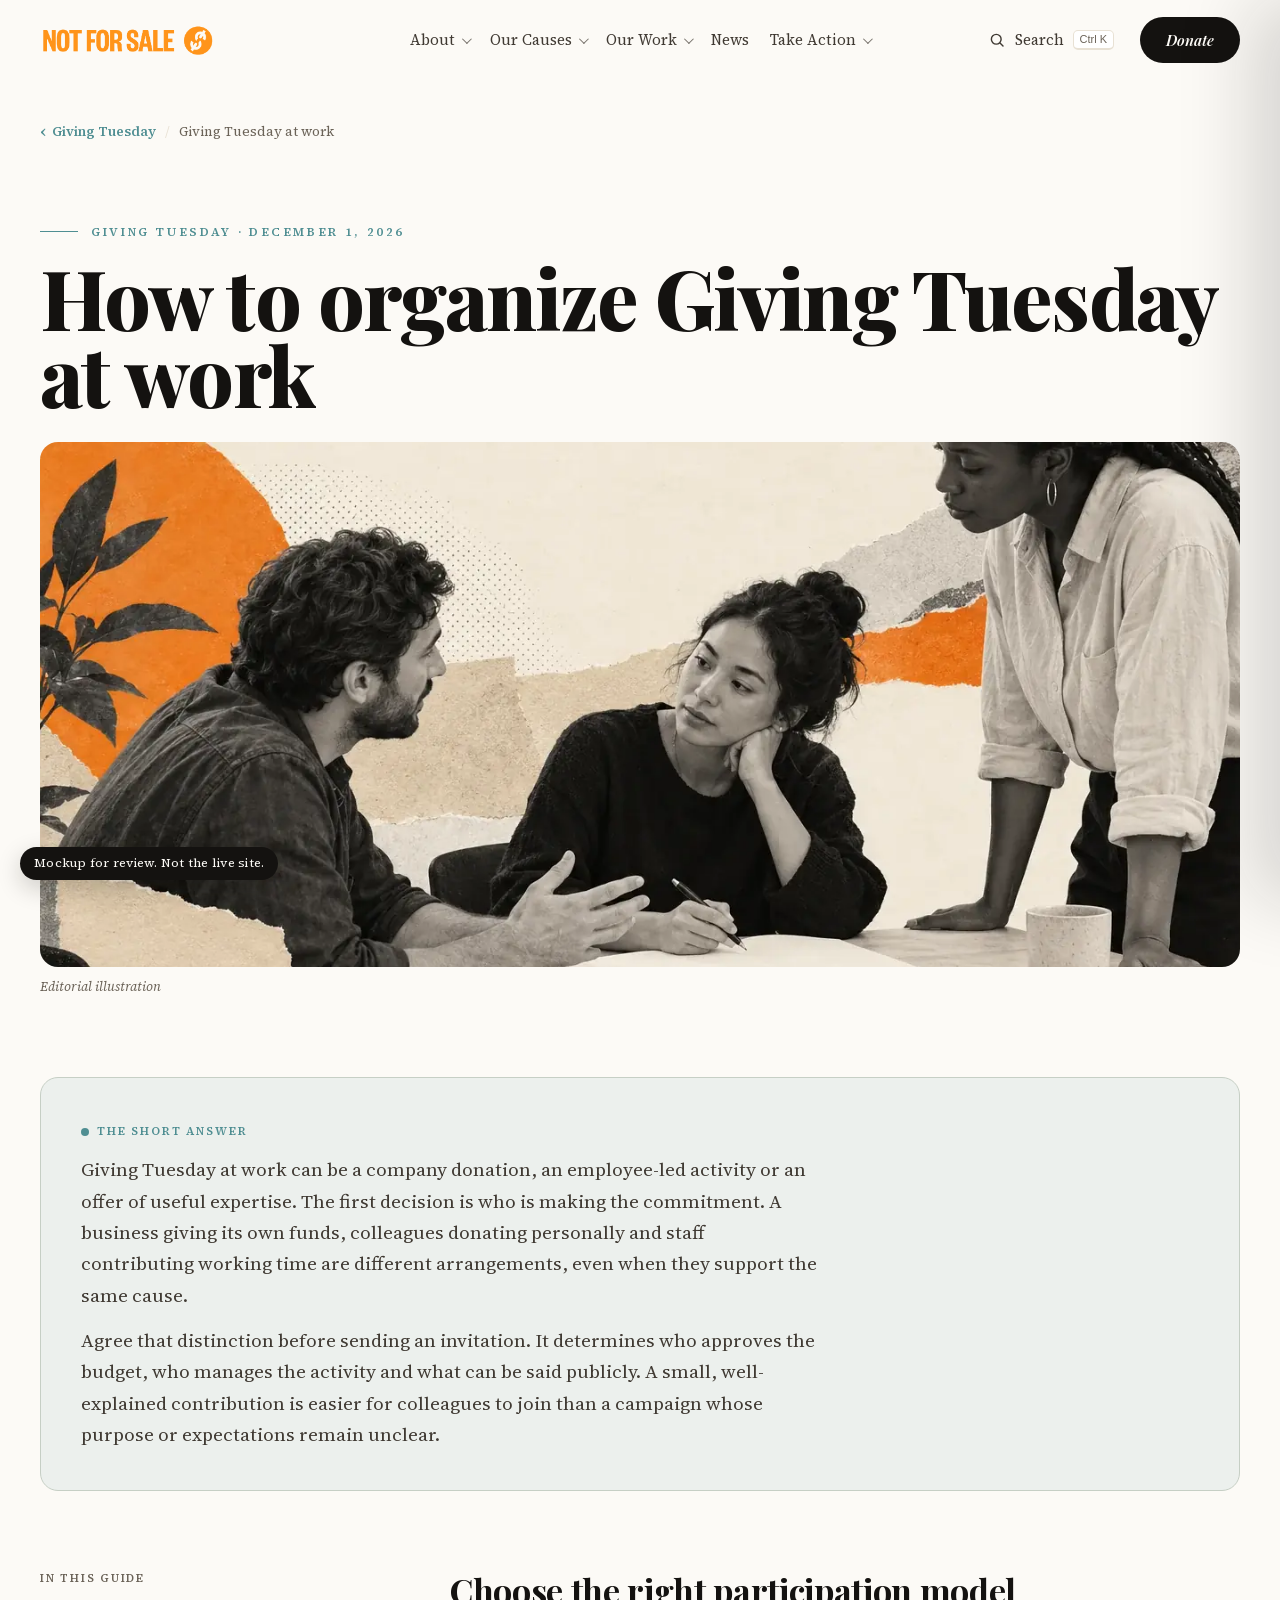
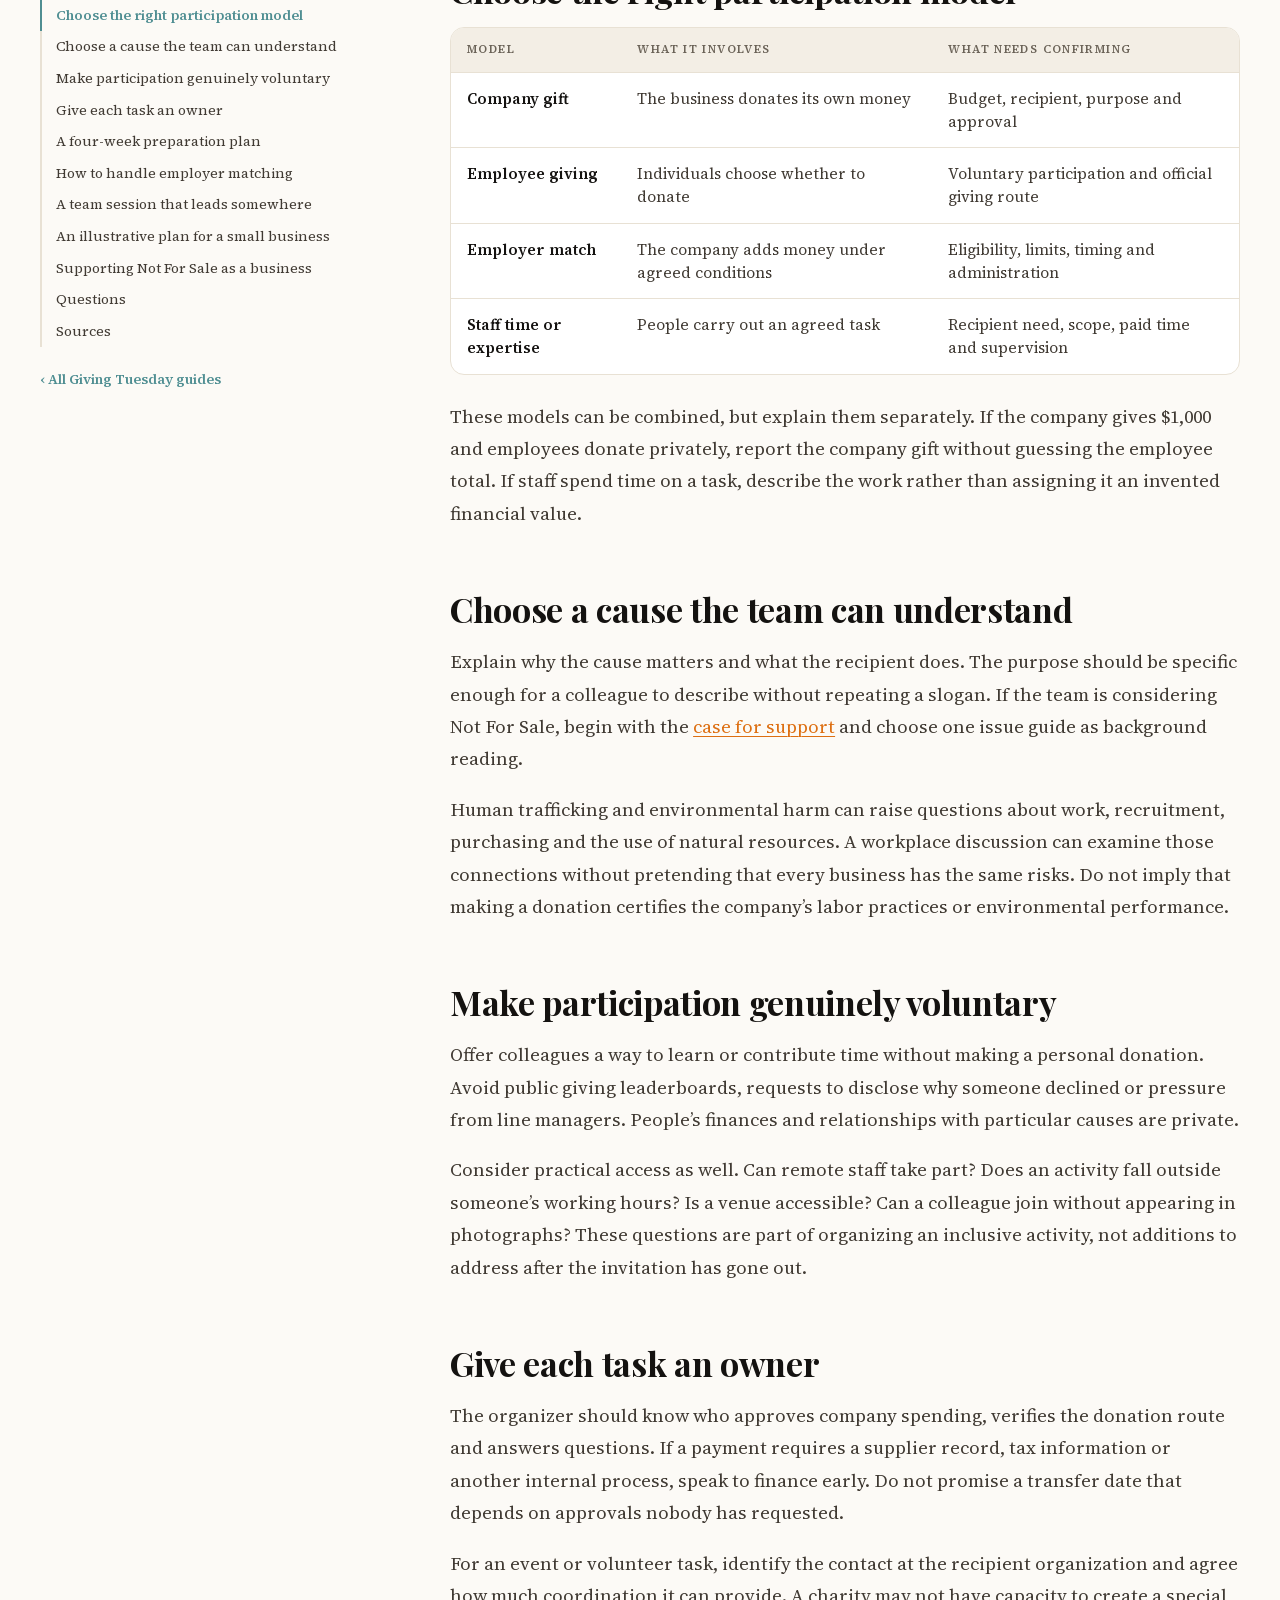
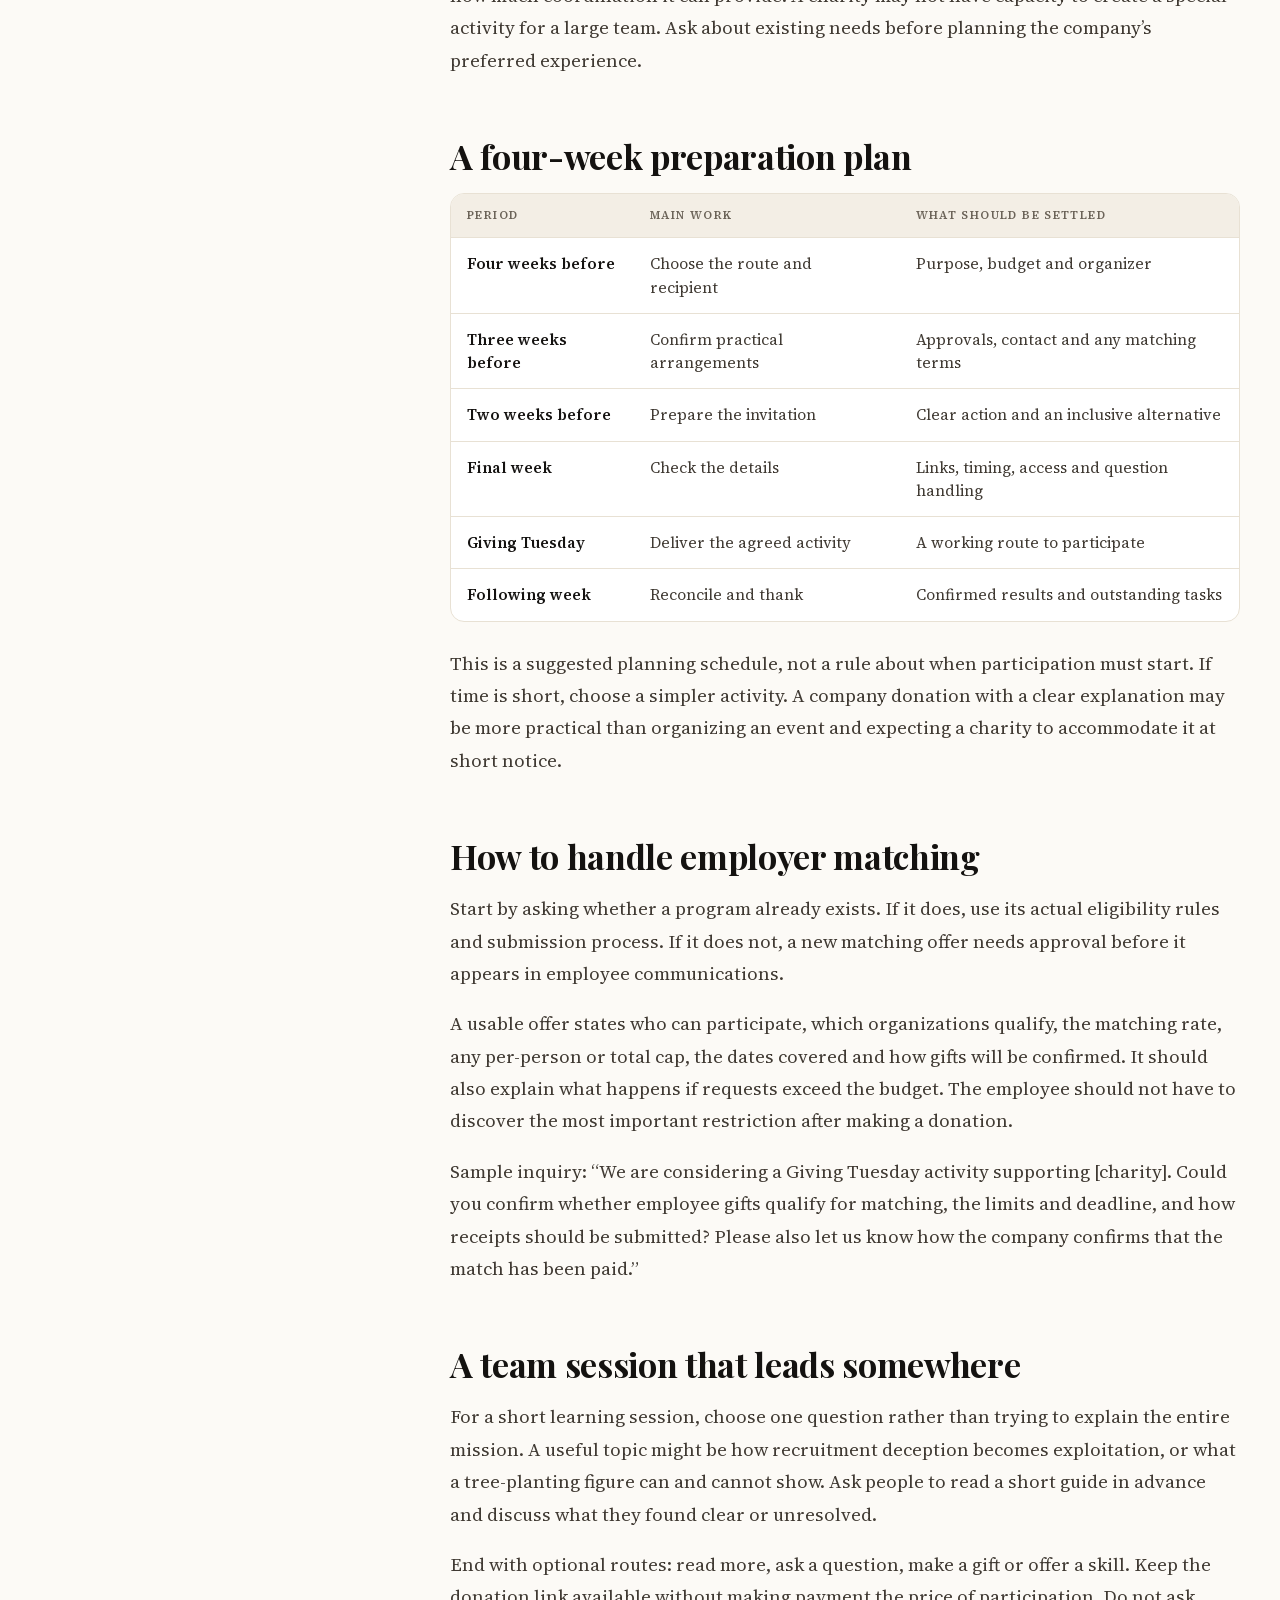
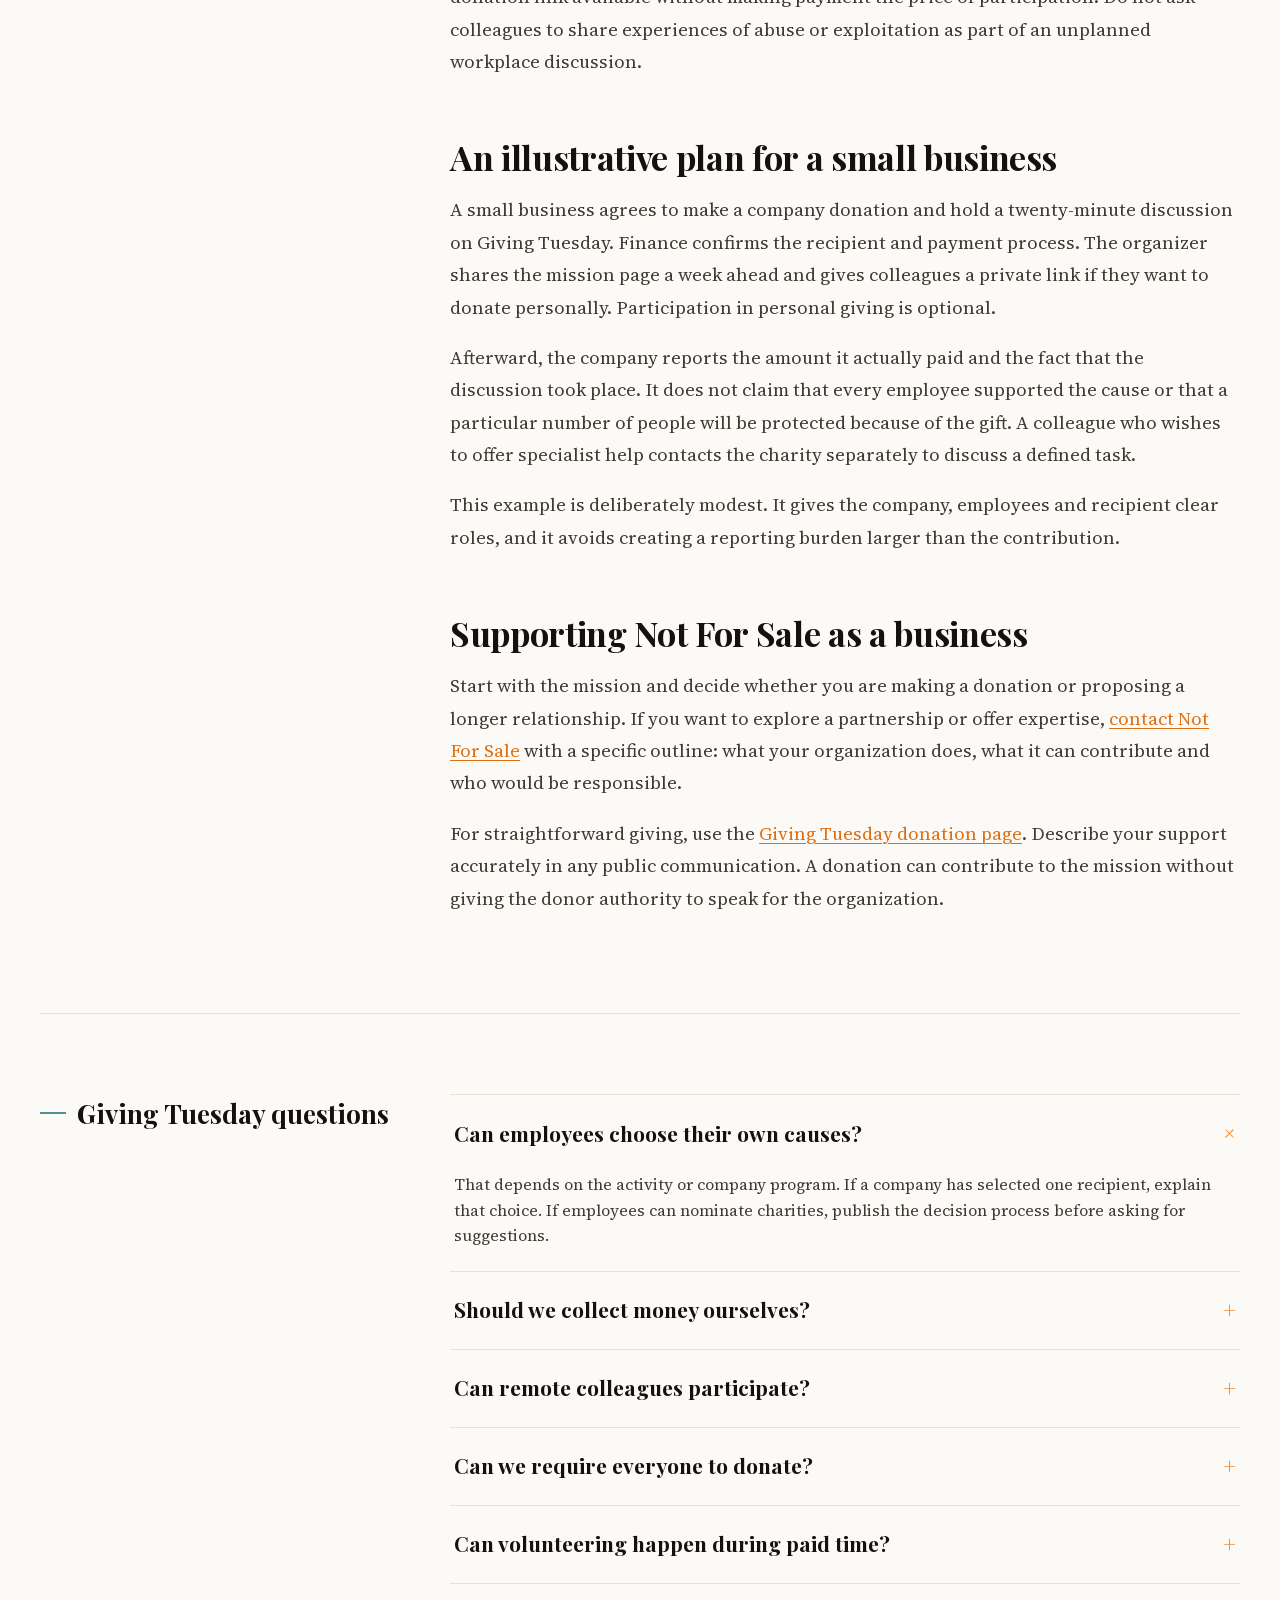
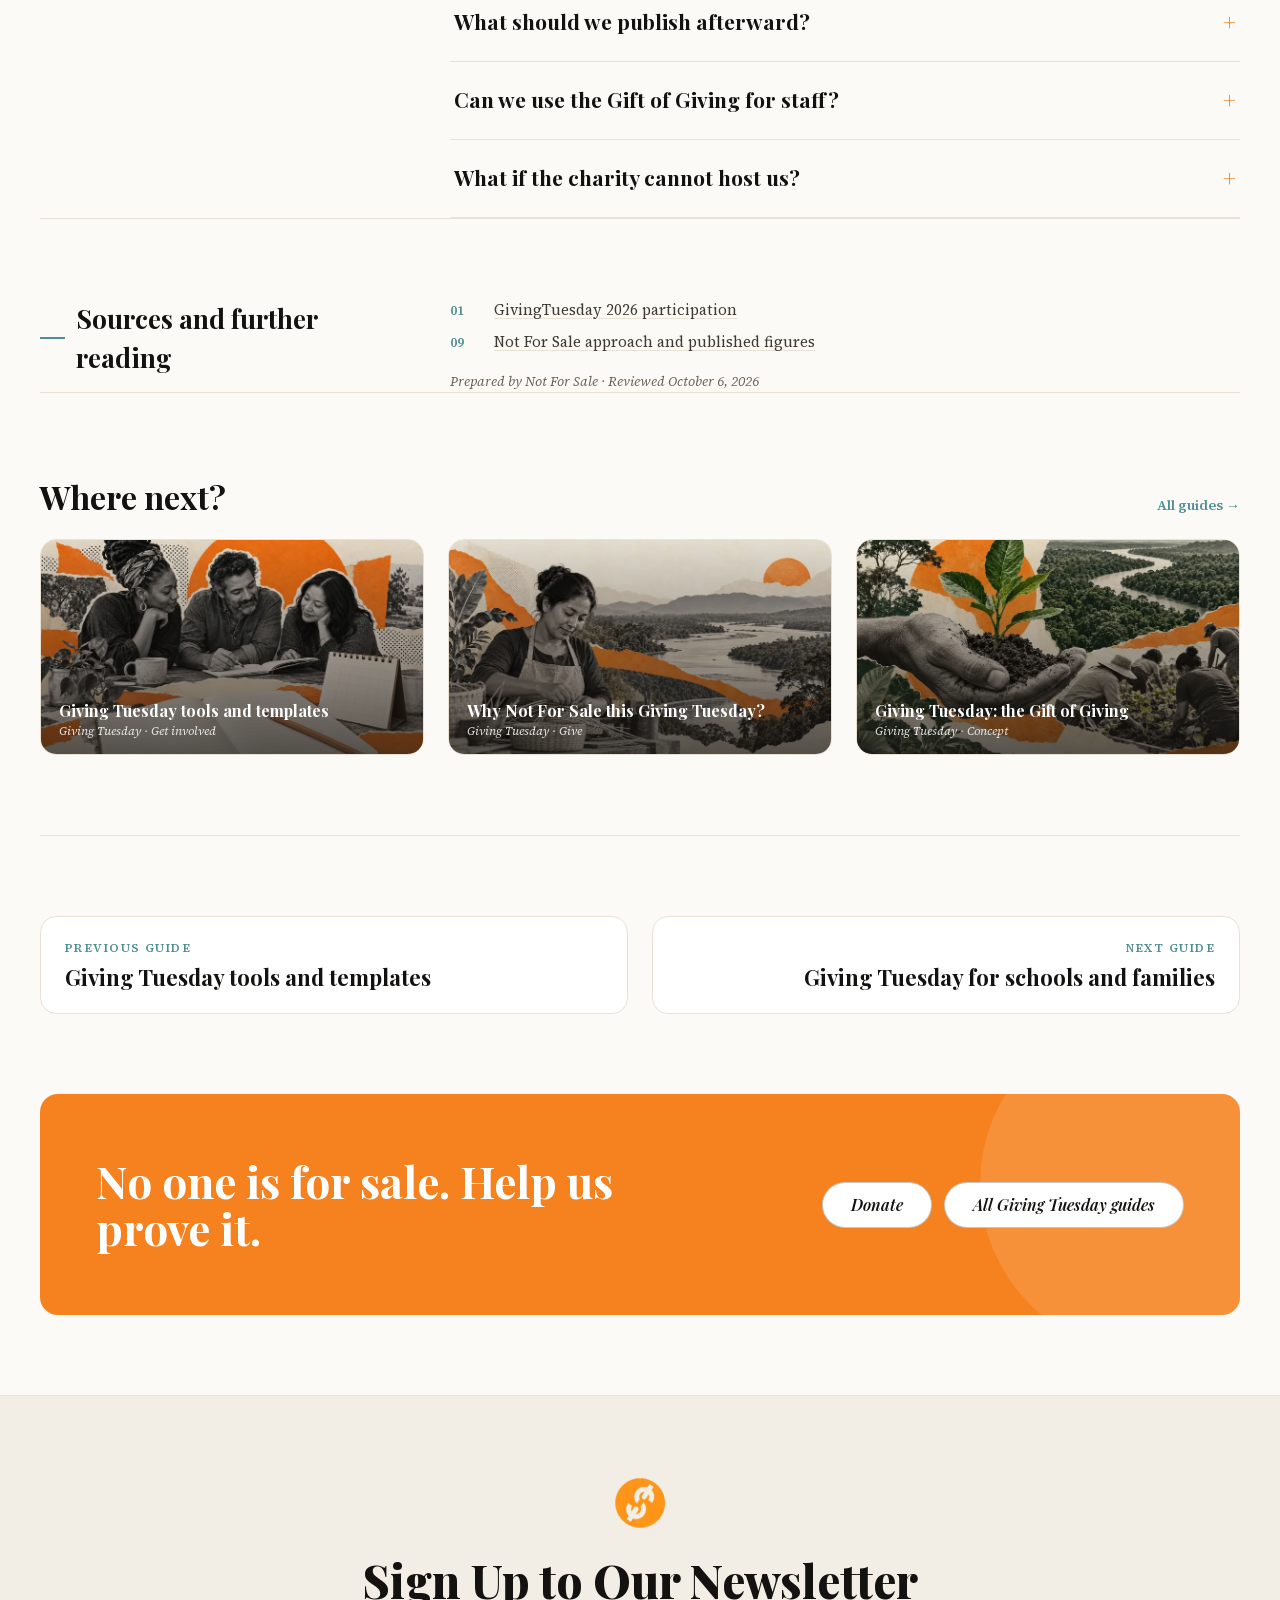
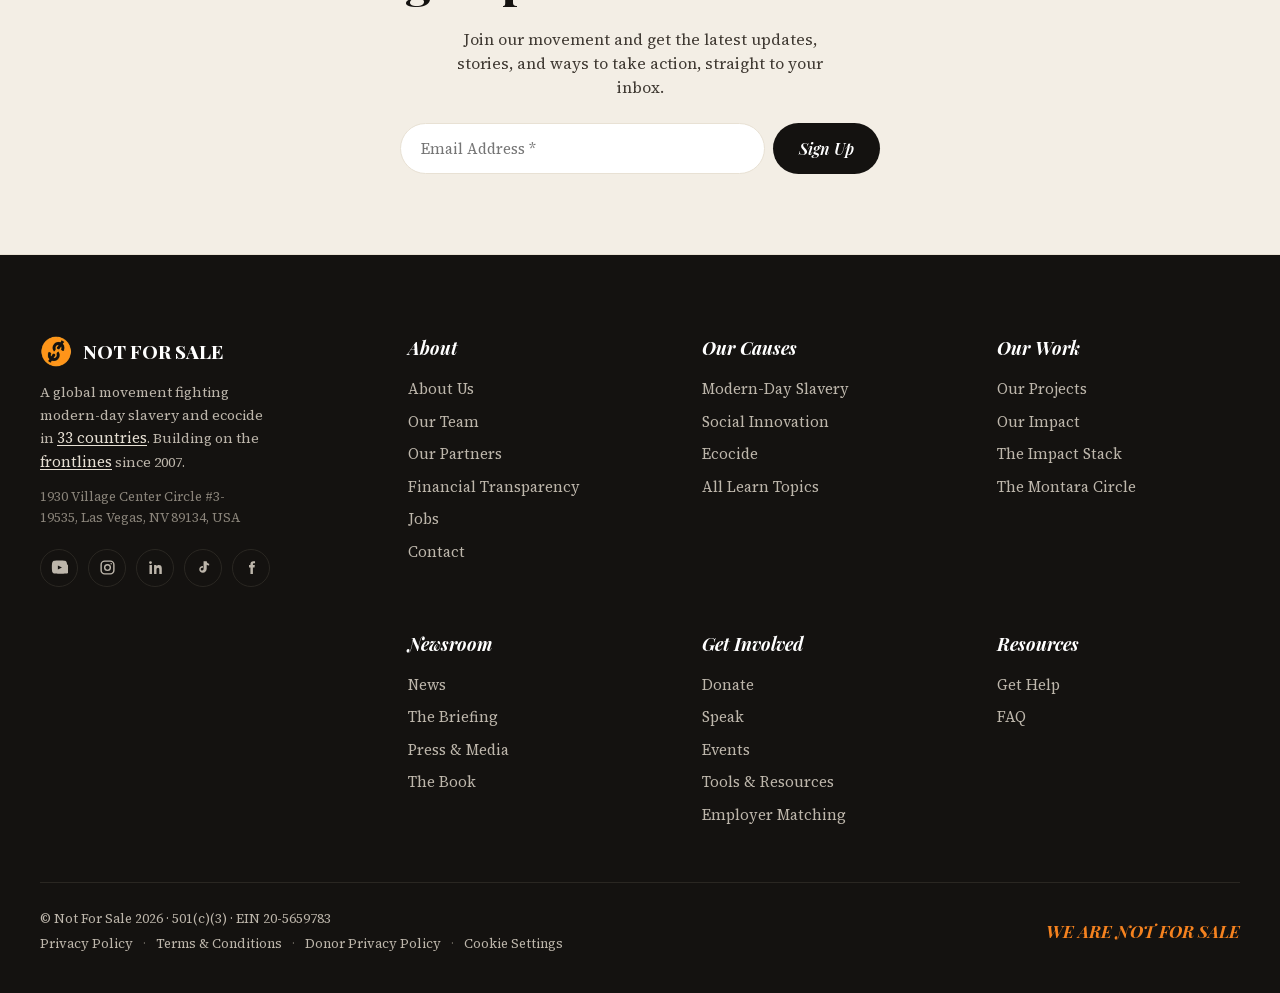
==== businesses/index.html @ 7c56f9bc "Giving Tuesday hub mockup in the Not For Sale design system The content team's Giving Tuesday packag" ====
<!doctype html>
<html lang="en">
<head>
<meta charset="utf-8">
<meta name="viewport" content="width=device-width, initial-scale=1">
<title>Giving Tuesday at Work and Company Giving | Not For Sale</title>
<meta name="description" content="Plan Giving Tuesday at work with company donations, voluntary team activities, matching questions and a clear approach to reporting results.">
<meta name="robots" content="noindex, nofollow">
<link rel="icon" href="../assets/img/favicon.png">
<script>(function(d){d.classList.add("js-fade");var w=window,D=document,vh=w.innerHeight||d.clientHeight,at=0,ok=false,dcl=false,raf=w.requestAnimationFrame||function(f){return setTimeout(f,16);};function show(){var a=D.querySelectorAll(".fade:not(.in)"),i,r;for(i=0;i!==a.length;i++){r=a[i].getBoundingClientRect();if(vh>r.top&&r.bottom>0){a[i].classList.add("in","fade-now");}}}function css(){if(!D.body){return false;}var l=D.querySelectorAll("link[rel~=stylesheet],link[rel=preload][as=style]"),i;for(i=0;i!==l.length;i++){if(l[i].rel.indexOf("stylesheet")===-1||!l[i].sheet){return false;}}return true;}function step(){if(!ok){if(!at){if(css()){at=Date.now();}}else if(Date.now()-at>1200||!D.fonts||(D.fonts.status==="loaded"&&Date.now()-at>50)){ok=true;}}if(ok){show();}if(!(ok&&dcl)){raf(step);}}raf(step);D.addEventListener("DOMContentLoaded",function(){dcl=true;});w.addEventListener("load",function(){ok=true;dcl=true;show();});setTimeout(function(){if(!w.nfsFadeOn){d.classList.remove("js-fade");}},4000);})(document.documentElement);</script>
<link rel="stylesheet" href="../assets/css/chrome.css">
<link rel="stylesheet" href="../assets/fonts/fonts.css">
<link rel="stylesheet" href="../assets/css/styles.css">
<link rel="stylesheet" href="../assets/css/gt.css">
<script src="../assets/js/config.js" defer></script>
<script src="../assets/js/app.js" defer></script>
<script src="../assets/js/gt.js" defer></script>
</head>
<body data-page="giving-tuesday">
<div class="wp-site-blocks">
<header class="wp-block-template-part"><a class="skip-link" href="#nfs-main">Skip to content</a><div id="bar"></div><div id="site-header"></div><div id="nfs-main" tabindex="-1"></div></header>
<main class="gt gt-guide">
<div class="wrap ex" id="exRoot" style="--accent:#4f8e92">
  <div class="ex-progress" id="exProg" aria-hidden="true"></div>
  <nav class="ex-crumb fade" aria-label="Breadcrumb"><a href="../">Giving Tuesday</a><span class="sep" aria-hidden="true">/</span><span>Giving Tuesday at work</span></nav>
  <section class="ex-hero"><div class="fade"><div class="kicker"><span class="dash"></span>Giving Tuesday · December 1, 2026</div><h1>How to organize Giving Tuesday at work</h1></div></section>
  <figure class="gt-figure fade"><div class="ex-cover"><div class="nfs-cover"><img class="nfs-cover-img" src="../assets/img/businesses-1600.webp" srcset="../assets/img/businesses-800.webp 800w, ../assets/img/businesses-1600.webp 1600w" sizes="(max-width: 860px) 100vw, 1200px" alt="Editorial collage of colleagues planning a shared activity." decoding="async" fetchpriority="high" loading="eager"></div></div><figcaption class="gt-cap">Editorial illustration</figcaption></figure>
  <div class="ex-answer fade"><div class="lab">The short answer</div><p>Giving Tuesday at work can be a company donation, an employee-led activity or an offer of useful expertise. The first decision is who is making the commitment. A business giving its own funds, colleagues donating personally and staff contributing working time are different arrangements, even when they support the same cause.</p><p>Agree that distinction before sending an invitation. It determines who approves the budget, who manages the activity and what can be said publicly. A small, well-explained contribution is easier for colleagues to join than a campaign whose purpose or expectations remain unclear.</p></div>

  <div class="ex-block gt-body">
    <aside class="gt-rail">
      <div class="post-toc"><h4>In this guide</h4><nav class="post-toc-nav" aria-label="In this guide"><a href="#choose-the-right-participation-model">Choose the right participation model</a><a href="#choose-a-cause-the-team-can-understand">Choose a cause the team can understand</a><a href="#make-participation-genuinely-voluntary">Make participation genuinely voluntary</a><a href="#give-each-task-an-owner">Give each task an owner</a><a href="#a-four-week-preparation-plan">A four-week preparation plan</a><a href="#how-to-handle-employer-matching">How to handle employer matching</a><a href="#a-team-session-that-leads-somewhere">A team session that leads somewhere</a><a href="#an-illustrative-plan-for-a-small-business">An illustrative plan for a small business</a><a href="#supporting-not-for-sale-as-a-business">Supporting Not For Sale as a business</a><a href="#questions">Questions</a><a href="#sources">Sources</a></nav></div>
      <a class="gt-back" href="../">&lsaquo; All Giving Tuesday guides</a>
    </aside>
    <details class="gt-toc-m"><summary>In this guide <span>11 sections</span></summary><nav aria-label="In this guide"><a href="#choose-the-right-participation-model">Choose the right participation model</a><a href="#choose-a-cause-the-team-can-understand">Choose a cause the team can understand</a><a href="#make-participation-genuinely-voluntary">Make participation genuinely voluntary</a><a href="#give-each-task-an-owner">Give each task an owner</a><a href="#a-four-week-preparation-plan">A four-week preparation plan</a><a href="#how-to-handle-employer-matching">How to handle employer matching</a><a href="#a-team-session-that-leads-somewhere">A team session that leads somewhere</a><a href="#an-illustrative-plan-for-a-small-business">An illustrative plan for a small business</a><a href="#supporting-not-for-sale-as-a-business">Supporting Not For Sale as a business</a><a href="#questions">Questions</a><a href="#sources">Sources</a></nav></details>
    <div class="prose gt-prose"><section id="choose-the-right-participation-model" class="gt-sec"><h2>Choose the right participation model</h2><div class="gt-table" role="region" aria-label="Table: Model / What it involves / What needs confirming" tabindex="0"><table><thead><tr><th scope="col">Model</th><th scope="col">What it involves</th><th scope="col">What needs confirming</th></tr></thead><tbody><tr><td data-label="Model">Company gift</td><td data-label="What it involves">The business donates its own money</td><td data-label="What needs confirming">Budget, recipient, purpose and approval</td></tr><tr><td data-label="Model">Employee giving</td><td data-label="What it involves">Individuals choose whether to donate</td><td data-label="What needs confirming">Voluntary participation and official giving route</td></tr><tr><td data-label="Model">Employer match</td><td data-label="What it involves">The company adds money under agreed conditions</td><td data-label="What needs confirming">Eligibility, limits, timing and administration</td></tr><tr><td data-label="Model">Staff time or expertise</td><td data-label="What it involves">People carry out an agreed task</td><td data-label="What needs confirming">Recipient need, scope, paid time and supervision</td></tr></tbody></table></div><p>These models can be combined, but explain them separately. If the company gives $1,000 and employees donate privately, report the company gift without guessing the employee total. If staff spend time on a task, describe the work rather than assigning it an invented financial value.</p></section><section id="choose-a-cause-the-team-can-understand" class="gt-sec"><h2>Choose a cause the team can understand</h2><p>Explain why the cause matters and what the recipient does. The purpose should be specific enough for a colleague to describe without repeating a slogan. If the team is considering Not For Sale, begin with the <a href="../not-for-sale/">case for support</a> and choose one issue guide as background reading.</p><p>Human trafficking and environmental harm can raise questions about work, recruitment, purchasing and the use of natural resources. A workplace discussion can examine those connections without pretending that every business has the same risks. Do not imply that making a donation certifies the company’s labor practices or environmental performance.</p></section><section id="make-participation-genuinely-voluntary" class="gt-sec"><h2>Make participation genuinely voluntary</h2><p>Offer colleagues a way to learn or contribute time without making a personal donation. Avoid public giving leaderboards, requests to disclose why someone declined or pressure from line managers. People’s finances and relationships with particular causes are private.</p><p>Consider practical access as well. Can remote staff take part? Does an activity fall outside someone’s working hours? Is a venue accessible? Can a colleague join without appearing in photographs? These questions are part of organizing an inclusive activity, not additions to address after the invitation has gone out.</p></section><section id="give-each-task-an-owner" class="gt-sec"><h2>Give each task an owner</h2><p>The organizer should know who approves company spending, verifies the donation route and answers questions. If a payment requires a supplier record, tax information or another internal process, speak to finance early. Do not promise a transfer date that depends on approvals nobody has requested.</p><p>For an event or volunteer task, identify the contact at the recipient organization and agree how much coordination it can provide. A charity may not have capacity to create a special activity for a large team. Ask about existing needs before planning the company’s preferred experience.</p></section><section id="a-four-week-preparation-plan" class="gt-sec"><h2>A four-week preparation plan</h2><div class="gt-table" role="region" aria-label="Table: Period / Main work / What should be settled" tabindex="0"><table><thead><tr><th scope="col">Period</th><th scope="col">Main work</th><th scope="col">What should be settled</th></tr></thead><tbody><tr><td data-label="Period">Four weeks before</td><td data-label="Main work">Choose the route and recipient</td><td data-label="What should be settled">Purpose, budget and organizer</td></tr><tr><td data-label="Period">Three weeks before</td><td data-label="Main work">Confirm practical arrangements</td><td data-label="What should be settled">Approvals, contact and any matching terms</td></tr><tr><td data-label="Period">Two weeks before</td><td data-label="Main work">Prepare the invitation</td><td data-label="What should be settled">Clear action and an inclusive alternative</td></tr><tr><td data-label="Period">Final week</td><td data-label="Main work">Check the details</td><td data-label="What should be settled">Links, timing, access and question handling</td></tr><tr><td data-label="Period">Giving Tuesday</td><td data-label="Main work">Deliver the agreed activity</td><td data-label="What should be settled">A working route to participate</td></tr><tr><td data-label="Period">Following week</td><td data-label="Main work">Reconcile and thank</td><td data-label="What should be settled">Confirmed results and outstanding tasks</td></tr></tbody></table></div><p>This is a suggested planning schedule, not a rule about when participation must start. If time is short, choose a simpler activity. A company donation with a clear explanation may be more practical than organizing an event and expecting a charity to accommodate it at short notice.</p></section><section id="how-to-handle-employer-matching" class="gt-sec"><h2>How to handle employer matching</h2><p>Start by asking whether a program already exists. If it does, use its actual eligibility rules and submission process. If it does not, a new matching offer needs approval before it appears in employee communications.</p><p>A usable offer states who can participate, which organizations qualify, the matching rate, any per-person or total cap, the dates covered and how gifts will be confirmed. It should also explain what happens if requests exceed the budget. The employee should not have to discover the most important restriction after making a donation.</p><p>Sample inquiry: “We are considering a Giving Tuesday activity supporting [charity]. Could you confirm whether employee gifts qualify for matching, the limits and deadline, and how receipts should be submitted? Please also let us know how the company confirms that the match has been paid.”</p></section><section id="a-team-session-that-leads-somewhere" class="gt-sec"><h2>A team session that leads somewhere</h2><p>For a short learning session, choose one question rather than trying to explain the entire mission. A useful topic might be how recruitment deception becomes exploitation, or what a tree-planting figure can and cannot show. Ask people to read a short guide in advance and discuss what they found clear or unresolved.</p><p>End with optional routes: read more, ask a question, make a gift or offer a skill. Keep the donation link available without making payment the price of participation. Do not ask colleagues to share experiences of abuse or exploitation as part of an unplanned workplace discussion.</p></section><section id="an-illustrative-plan-for-a-small-business" class="gt-sec"><h2>An illustrative plan for a small business</h2><p>A small business agrees to make a company donation and hold a twenty-minute discussion on Giving Tuesday. Finance confirms the recipient and payment process. The organizer shares the mission page a week ahead and gives colleagues a private link if they want to donate personally. Participation in personal giving is optional.</p><p>Afterward, the company reports the amount it actually paid and the fact that the discussion took place. It does not claim that every employee supported the cause or that a particular number of people will be protected because of the gift. A colleague who wishes to offer specialist help contacts the charity separately to discuss a defined task.</p><p>This example is deliberately modest. It gives the company, employees and recipient clear roles, and it avoids creating a reporting burden larger than the contribution.</p></section><section id="supporting-not-for-sale-as-a-business" class="gt-sec"><h2>Supporting Not For Sale as a business</h2><p>Start with the mission and decide whether you are making a donation or proposing a longer relationship. If you want to explore a partnership or offer expertise, <a href="https://wearenotforsale.org/contact/">contact Not For Sale</a> with a specific outline: what your organization does, what it can contribute and who would be responsible.</p><p>For straightforward giving, use the <a href="../donate/">Giving Tuesday donation page</a>. Describe your support accurately in any public communication. A donation can contribute to the mission without giving the donor authority to speak for the organization.</p></section></div>
  </div>

  <section class="ex-related" id="questions"><div class="ex-block" style="padding-bottom:0;border:none"><div class="label fade">Giving Tuesday questions</div><div class="fade nfs-exfaq"><div class="qa open"><div class="q">Can employees choose their own causes?<span class="ic">+</span></div><div class="a"><p>That depends on the activity or company program. If a company has selected one recipient, explain that choice. If employees can nominate charities, publish the decision process before asking for suggestions.</p></div></div><div class="qa"><div class="q">Should we collect money ourselves?<span class="ic">+</span></div><div class="a"><p>Sharing the charity’s official donation route is simpler for a basic activity. If the business collects funds, finance should establish the handling, records and transfer arrangements first.</p></div></div><div class="qa"><div class="q">Can remote colleagues participate?<span class="ic">+</span></div><div class="a"><p>Plan for that from the start. Provide the same source material and giving information, and choose a discussion format or alternative action they can access.</p></div></div><div class="qa"><div class="q">Can we require everyone to donate?<span class="ic">+</span></div><div class="a"><p>The approach in this guide is voluntary personal giving. A company can decide on its own corporate donation without treating employees’ private money as part of that commitment.</p></div></div><div class="qa"><div class="q">Can volunteering happen during paid time?<span class="ic">+</span></div><div class="a"><p>Only where the employer agrees. Confirm the working-time arrangement, responsibilities and recipient’s needs before offering the activity.</p></div></div><div class="qa"><div class="q">What should we publish afterward?<span class="ic">+</span></div><div class="a"><p>Confirmed company gifts, completed activities and any other results you can support. Keep employee names and donation amounts private unless there is a clear, appropriate agreement to share them.</p></div></div><div class="qa"><div class="q">Can we use the Gift of Giving for staff?<span class="ic">+</span></div><div class="a"><p>The current page explains a proposed experience. It is not an operational employee-gifting service. Do not promise delivery to colleagues on the basis of the concept alone.</p></div></div><div class="qa"><div class="q">What if the charity cannot host us?<span class="ic">+</span></div><div class="a"><p>Ask whether another contribution would help, or choose an existing opportunity elsewhere. The recipient’s capacity should shape the offer.</p></div></div></div></div></section>

  <section class="ex-related gt-sources" id="sources"><div class="ex-block" style="padding-bottom:0;border:none"><div class="label fade">Sources and further reading</div>
    <div class="fade"><ol class="gt-srclist"><li id="source-S01"><span class="gt-sn">01</span><a href="https://www.givingtuesday.org/participate/">GivingTuesday 2026 participation</a></li><li id="source-S09"><span class="gt-sn">09</span><a href="https://wearenotforsale.org/about/">Not For Sale approach and published figures</a></li></ol><p class="gt-prep">Prepared by Not For Sale · Reviewed October 6, 2026</p></div></div></section>

  <section class="ex-related"><div class="ex-keep-h fade"><span>Where next?</span><a class="ex-viewall" href="../">All guides <span aria-hidden="true">&rarr;</span></a></div>
    <div class="ex-morecards ex-keepgrid fade"><a class="ex-mc" href="../fundraising-toolkit/"><div class="nfs-cover"><img class="nfs-cover-img" src="../assets/img/planning-800.webp" srcset="../assets/img/planning-800.webp 800w, ../assets/img/planning-1600.webp 1600w" sizes="(max-width: 680px) 100vw, 400px" alt="" decoding="async" loading="lazy"></div><div class="t">Giving Tuesday tools and templates<small>Giving Tuesday · Get involved</small></div></a><a class="ex-mc" href="../not-for-sale/"><div class="nfs-cover"><img class="nfs-cover-img" src="../assets/img/not-for-sale-800.webp" srcset="../assets/img/not-for-sale-800.webp 800w, ../assets/img/not-for-sale-1600.webp 1600w" sizes="(max-width: 680px) 100vw, 400px" alt="" decoding="async" loading="lazy"></div><div class="t">Why Not For Sale this Giving Tuesday?<small>Giving Tuesday · Give</small></div></a><a class="ex-mc" href="../gift-of-giving/"><div class="nfs-cover"><img class="nfs-cover-img" src="../assets/img/hero-800.webp" srcset="../assets/img/hero-800.webp 800w, ../assets/img/hero-1600.webp 1600w" sizes="(max-width: 680px) 100vw, 400px" alt="" decoding="async" loading="lazy"></div><div class="t">Giving Tuesday: the Gift of Giving<small>Giving Tuesday · Concept</small></div></a></div></section>
  <nav class="ex-pager" aria-label="More guides"><a class="ex-pager-link prev" href="../fundraising-toolkit/"><span class="dir">Previous guide</span><b>Giving Tuesday tools and templates</b></a><a class="ex-pager-link next" href="../schools/"><span class="dir">Next guide</span><b>Giving Tuesday for schools and families</b></a></nav>
</div>
<div class="wrap"><div class="ctaband fade"><h2>No one is for sale. Help us prove it.</h2><div class="btns"><a class="btn btn-light" href="https://wearenotforsale.org/donate/">Donate</a><a class="btn btn-light" href="../">All Giving Tuesday guides</a></div></div></div>
</main>
<footer class="wp-block-template-part"><div id="site-newsletter"></div><div id="site-footer"></div></footer>
</div>
<p class="gt-mock" role="note">Mockup for review<span class="gt-mock-x">. Not the live site.</span></p>
</body>
</html>
---- assets/css/chrome.css ----
:root{--navh:80px}@media(max-width:860px){:root{--navh:64px}}.skip-link{position:absolute;left:12px;top:-80px;z-index:1000}.skip-link:focus{top:12px}#site-header{min-height:calc(var(--navh) + 1px)}header:not(.posthead){position:sticky;top:0;z-index:60;border-bottom:1px solid transparent}.nav{display:grid;grid-template-columns:1fr auto 1fr;align-items:center;gap:16px;height:var(--navh)}.nav-links{display:flex;align-items:center}.nav-item{position:relative;display:flex;align-items:center}.dropdown{position:absolute;opacity:0;visibility:hidden}.brand-ico,.burger{display:none}.mm-scrim{position:fixed;inset:0;opacity:0;visibility:hidden}.mobile-menu{position:fixed;top:0;right:0;bottom:0;width:min(392px,90vw);transform:translateX(100%)}@media(max-width:860px){.nav{grid-template-columns:1fr auto}.nav .center,.nav-links,.nav .right .btn-ink{display:none}.burger{display:flex}}.js-fade .fade{opacity:0;transform:translateY(20px)}.fade.in{opacity:1;transform:none}@media(prefers-reduced-motion:reduce){.fade{opacity:1;transform:none}}
---- assets/fonts/fonts.css ----
/* Brand faces, self-hosted (see functions.php: papingu_font_face_css). Files from Google Fonts,
   SIL Open Font License 1.1 (LICENSE.txt). Latin, latin-ext and vietnamese subsets; unicode-range
   means a page downloads only the subsets its text uses. Relative URLs: functions.php makes them
   absolute when it inlines this file. */
@font-face{font-family:'Playfair Display';font-style:italic;font-weight:500 700;font-display:swap;src:url(playfair-display-italic-vietnamese.woff2) format('woff2');unicode-range:U+0102-0103, U+0110-0111, U+0128-0129, U+0168-0169, U+01A0-01A1, U+01AF-01B0, U+0300-0301, U+0303-0304, U+0308-0309, U+0323, U+0329, U+1EA0-1EF9, U+20AB}
@font-face{font-family:'Playfair Display';font-style:italic;font-weight:500 700;font-display:swap;src:url(playfair-display-italic-latin-ext.woff2) format('woff2');unicode-range:U+0100-02BA, U+02BD-02C5, U+02C7-02CC, U+02CE-02D7, U+02DD-02FF, U+0304, U+0308, U+0329, U+1D00-1DBF, U+1E00-1E9F, U+1EF2-1EFF, U+2020, U+20A0-20AB, U+20AD-20C0, U+2113, U+2C60-2C7F, U+A720-A7FF}
@font-face{font-family:'Playfair Display';font-style:italic;font-weight:500 700;font-display:swap;src:url(playfair-display-italic-latin.woff2) format('woff2');unicode-range:U+0000-00FF, U+0131, U+0152-0153, U+02BB-02BC, U+02C6, U+02DA, U+02DC, U+0304, U+0308, U+0329, U+2000-206F, U+20AC, U+2122, U+2191, U+2193, U+2212, U+2215, U+FEFF, U+FFFD}
@font-face{font-family:'Playfair Display';font-style:normal;font-weight:500 900;font-display:swap;src:url(playfair-display-normal-vietnamese.woff2) format('woff2');unicode-range:U+0102-0103, U+0110-0111, U+0128-0129, U+0168-0169, U+01A0-01A1, U+01AF-01B0, U+0300-0301, U+0303-0304, U+0308-0309, U+0323, U+0329, U+1EA0-1EF9, U+20AB}
@font-face{font-family:'Playfair Display';font-style:normal;font-weight:500 900;font-display:swap;src:url(playfair-display-normal-latin-ext.woff2) format('woff2');unicode-range:U+0100-02BA, U+02BD-02C5, U+02C7-02CC, U+02CE-02D7, U+02DD-02FF, U+0304, U+0308, U+0329, U+1D00-1DBF, U+1E00-1E9F, U+1EF2-1EFF, U+2020, U+20A0-20AB, U+20AD-20C0, U+2113, U+2C60-2C7F, U+A720-A7FF}
@font-face{font-family:'Playfair Display';font-style:normal;font-weight:500 900;font-display:swap;src:url(playfair-display-normal-latin.woff2) format('woff2');unicode-range:U+0000-00FF, U+0131, U+0152-0153, U+02BB-02BC, U+02C6, U+02DA, U+02DC, U+0304, U+0308, U+0329, U+2000-206F, U+20AC, U+2122, U+2191, U+2193, U+2212, U+2215, U+FEFF, U+FFFD}
@font-face{font-family:'Source Serif 4';font-style:italic;font-weight:400;font-display:swap;src:url(source-serif-4-italic-vietnamese.woff2) format('woff2');unicode-range:U+0102-0103, U+0110-0111, U+0128-0129, U+0168-0169, U+01A0-01A1, U+01AF-01B0, U+0300-0301, U+0303-0304, U+0308-0309, U+0323, U+0329, U+1EA0-1EF9, U+20AB}
@font-face{font-family:'Source Serif 4';font-style:italic;font-weight:400;font-display:swap;src:url(source-serif-4-italic-latin-ext.woff2) format('woff2');unicode-range:U+0100-02BA, U+02BD-02C5, U+02C7-02CC, U+02CE-02D7, U+02DD-02FF, U+0304, U+0308, U+0329, U+1D00-1DBF, U+1E00-1E9F, U+1EF2-1EFF, U+2020, U+20A0-20AB, U+20AD-20C0, U+2113, U+2C60-2C7F, U+A720-A7FF}
@font-face{font-family:'Source Serif 4';font-style:italic;font-weight:400;font-display:swap;src:url(source-serif-4-italic-latin.woff2) format('woff2');unicode-range:U+0000-00FF, U+0131, U+0152-0153, U+02BB-02BC, U+02C6, U+02DA, U+02DC, U+0304, U+0308, U+0329, U+2000-206F, U+20AC, U+2122, U+2191, U+2193, U+2212, U+2215, U+FEFF, U+FFFD}
@font-face{font-family:'Source Serif 4';font-style:normal;font-weight:400 600;font-display:swap;src:url(source-serif-4-normal-vietnamese.woff2) format('woff2');unicode-range:U+0102-0103, U+0110-0111, U+0128-0129, U+0168-0169, U+01A0-01A1, U+01AF-01B0, U+0300-0301, U+0303-0304, U+0308-0309, U+0323, U+0329, U+1EA0-1EF9, U+20AB}
@font-face{font-family:'Source Serif 4';font-style:normal;font-weight:400 600;font-display:swap;src:url(source-serif-4-normal-latin-ext.woff2) format('woff2');unicode-range:U+0100-02BA, U+02BD-02C5, U+02C7-02CC, U+02CE-02D7, U+02DD-02FF, U+0304, U+0308, U+0329, U+1D00-1DBF, U+1E00-1E9F, U+1EF2-1EFF, U+2020, U+20A0-20AB, U+20AD-20C0, U+2113, U+2C60-2C7F, U+A720-A7FF}
@font-face{font-family:'Source Serif 4';font-style:normal;font-weight:400 600;font-display:swap;src:url(source-serif-4-normal-latin.woff2) format('woff2');unicode-range:U+0000-00FF, U+0131, U+0152-0153, U+02BB-02BC, U+02C6, U+02DA, U+02DC, U+0304, U+0308, U+0329, U+2000-206F, U+20AC, U+2122, U+2191, U+2193, U+2212, U+2215, U+FEFF, U+FFFD}
---- assets/css/styles.css ----
/* =========================================================================
   Not For Sale — Design System (fluid, mobile-first, 320px → ultrawide)
   Language carried from the Home + Projects concepts.
   ========================================================================= */
:root{
  --nfs:#F5821F; --nfs-d:#dd6f12; --ink:#141210; --ink-2:#403a33; --paper:#FCFAF6;
  --muted:#6b6358; --line:#e8e1d4; --band:#f3eee5;
  --clay:#c46f49; --teal:#4f8e92; --green:#5b7747; --slate:#62808d;
  --disp:"Playfair Display",Georgia,serif; --body:"Source Serif 4",Georgia,serif;
  --ease:cubic-bezier(.2,.7,.2,1);
  --navh:80px; --maxw:1280px;
  --shadow-card:0 16px 40px rgba(20,18,16,.1); /* dropdowns and hover cards used it, but it was never defined */
  --pad:clamp(20px,5vw,40px);
  --gap:clamp(16px,2vw,24px);
  --sec:clamp(48px,7vw,80px);
}
@media(max-width:860px){:root{--navh:64px}}
*{box-sizing:border-box;margin:0;padding:0}
html{scroll-behavior:smooth;-webkit-text-size-adjust:100%;overflow-x:clip}
body{background:var(--paper);color:var(--ink);font-family:var(--body);-webkit-font-smoothing:antialiased;line-height:1.5}
a{color:inherit;text-decoration:none}
img,svg{display:block;max-width:100%}
button{font:inherit}
.wrap{width:100%;max-width:var(--maxw);margin-inline:auto;padding-inline:var(--pad)}

/* Pre-reserve header space so JS-injected nav doesn't cause layout shift (CLS fix).
   The header is the nav (--navh, 64px on mobile) plus its 1px bottom border. Also inlined
   in <head> by functions.php, with the other rules the first paint needs. */
#site-header{min-height:calc(var(--navh) + 1px)}
#bar{position:fixed;top:0;left:0;height:2px;width:0;background:var(--nfs);z-index:9999;transition:width .1s linear}

/* The scroll reveal hides content only while html.js-fade is set. A one-line script in <head>
   sets it as the page is parsed and removes it after 4s if app.js has not started, so a
   late or failed script (LiteSpeed defers it) never leaves the page blank. */
.js-fade .fade{opacity:0;transform:translateY(20px);transition:opacity .7s var(--ease),transform .7s var(--ease)}
.fade.in{opacity:1;transform:none}
.fade-now{transition:none!important}
@media(prefers-reduced-motion:reduce){*{animation:none!important;transition:none!important}.fade{opacity:1;transform:none}}

.tag{display:inline-flex;align-items:center;gap:7px;font-size:11.5px;letter-spacing:.14em;text-transform:uppercase;font-weight:600;color:var(--ink-2)}
.tag .dot{width:7px;height:7px;border-radius:50%;background:var(--nfs);flex:0 0 auto}
/* WordPress adds a `tag` class to <body> on tag archives, which collides with the
   `.tag` pill component above and would style the whole page (inline-flex, uppercase,
   11.5px). Neutralize it so tag archives lay out exactly like category archives. */
body.tag{display:block;font-size:16px;font-weight:400;letter-spacing:normal;text-transform:none;color:var(--ink)}
.kicker{display:inline-flex;align-items:center;gap:13px;font-size:12px;letter-spacing:.22em;text-transform:uppercase;color:var(--nfs);font-weight:600}
.kicker .dash{width:38px;height:1.5px;background:var(--nfs)}

/* buttons (≥44px touch height) */
.btn{display:inline-flex;align-items:center;justify-content:center;min-height:46px;border-radius:40px;font-family:var(--disp);font-style:italic;font-weight:600;cursor:pointer;transition:transform .25s,background .25s,color .25s;border:none;text-align:center}
.btn-ink{background:var(--ink);color:var(--paper);padding:0 26px;font-size:15px}
.btn-ink:hover{background:var(--nfs)}
.btn-orange{background:var(--nfs);color:#fff;padding:0 28px;font-size:16px}
.btn-orange:hover{transform:translateY(-2px)}
.btn-light{background:#fff;color:var(--ink);padding:0 28px;font-size:16px;border:1.5px solid rgba(20,18,16,.24)}
.btn-light:hover{transform:translateY(-2px);background:var(--nfs);color:#fff;border-color:var(--nfs)}

/* ===== HEADER + MOBILE NAV ===== */
header:not(.posthead){position:sticky;top:0;z-index:60;transition:background .3s,box-shadow .3s,border-color .3s;border-bottom:1px solid transparent}
#hdr.stuck{background:rgba(252,250,246,.98);backdrop-filter:blur(12px);border-color:var(--line);box-shadow:0 6px 24px rgba(20,18,16,.06)}
.nav{display:flex;align-items:center;justify-content:space-between;height:var(--navh);gap:20px}
.nav .left{display:flex;align-items:center;gap:clamp(20px,3vw,34px);min-width:0}
.brand{display:flex;align-items:center;gap:11px;flex:0 0 auto}
.brand .name{font-family:var(--disp);font-weight:800;font-size:clamp(17px,2.2vw,20px);letter-spacing:.02em;text-transform:uppercase;white-space:nowrap}
.brand-ico{display:none}
.brand-ico .flame{width:38px;height:38px}
.brand-ico img{height:40px;width:auto;display:block}
.flame{width:33px;height:33px;border-radius:50%;background:var(--nfs);display:grid;place-items:center;box-shadow:0 3px 12px rgba(245,130,31,.3);flex:0 0 auto}
.flame svg{width:17px;height:17px}
.nav-links{display:flex;gap:clamp(16px,1.6vw,26px);font-size:15px;color:var(--ink-2)}
.nav-links a{position:relative;white-space:nowrap}
.nav-links a.active{color:var(--ink)}
.nav .right{display:flex;align-items:center;gap:14px;flex:0 0 auto}
.burger{display:none;width:46px;height:46px;border-radius:12px;background:none;border:1px solid var(--line);cursor:pointer;align-items:center;justify-content:center;flex-direction:column;gap:5px}
.burger span{display:block;width:20px;height:2px;background:var(--ink);transition:.3s var(--ease)}
.burger.x span:nth-child(1){transform:translateY(7px) rotate(45deg)}
.burger.x span:nth-child(2){opacity:0}
.burger.x span:nth-child(3){transform:translateY(-7px) rotate(-45deg)}
body.lock{overflow:hidden}
@media(max-width:860px){.nav-links{display:none}.burger{display:flex}.nav .right .btn-ink{display:none}}

/* ===== generic sections ===== */
.sec{padding:var(--sec) 0 0}
.sec-h{display:flex;align-items:flex-end;justify-content:space-between;gap:24px;flex-wrap:wrap;margin-bottom:clamp(22px,3vw,30px)}
.sec-h h2{font-family:var(--disp);font-weight:700;font-size:clamp(28px,4vw,46px);letter-spacing:-.01em;line-height:1.02}
.sec-h p{font-family:var(--body);font-weight:400;font-style:normal;letter-spacing:normal;font-size:clamp(15px,1.5vw,17px);color:var(--ink-2);line-height:1.62;margin-top:10px;max-width:62ch}
.pagehead{padding:clamp(44px,6vw,72px) 0 6px}
.pagehead .kicker{margin-bottom:20px}
.pagehead h1{font-family:var(--disp);font-weight:800;font-size:clamp(40px,8vw,92px);line-height:.95;letter-spacing:-.015em}
.pagehead h1 em{font-style:italic;color:var(--nfs)}
.pagehead .lede{font-size:clamp(17px,2vw,20px);line-height:1.6;color:var(--ink-2);max-width:62ch;margin-top:22px}
.pagehead--wide .lede{max-width:none}
.pagehead--wide{padding-bottom:clamp(36px,4.5vw,52px)}
.pagehead > .wrap > .btn-ink{margin-top:clamp(20px,2.5vw,28px)}
.ev-pagehead{position:relative}
.ev-pagehead::after{content:"";position:absolute;right:12%;top:50%;width:300px;height:300px;border-radius:50%;background:radial-gradient(circle at center,var(--nfs) 1.5%,transparent 2.5%,transparent 8%,rgba(245,130,31,.13) 8.5%,rgba(245,130,31,.13) 10%,transparent 11%,transparent 17%,rgba(245,130,31,.07) 17.5%,rgba(245,130,31,.07) 19%,transparent 20%,transparent 28%,rgba(245,130,31,.04) 28.5%,rgba(245,130,31,.04) 30%,transparent 31%,transparent 44%,rgba(245,130,31,.025) 44.5%,rgba(245,130,31,.025) 46%,transparent 47%);transform:translateY(-50%);animation:ev-pulse 5s ease-in-out infinite;pointer-events:none;will-change:transform,opacity}
@keyframes ev-pulse{0%,100%{opacity:.75;transform:translateY(-50%) scale(1)}50%{opacity:1;transform:translateY(-50%) scale(1.1)}}
@media(max-width:860px){.ev-pagehead::after{display:none}}

.filters{display:flex;gap:6px;flex-wrap:wrap}
.chip{font-family:var(--body);font-size:14px;color:var(--ink-2);min-height:40px;padding:0 16px;border-radius:40px;cursor:pointer;background:none;border:1px solid var(--line);transition:.2s var(--ease)}
.chip:hover{background:var(--band)}.chip.on{background:var(--ink);color:var(--paper);border-color:var(--ink)}
.filterbar{position:sticky;top:var(--navh);z-index:40;background:rgba(252,250,246,.9);backdrop-filter:blur(10px);border-top:1px solid var(--line);border-bottom:1px solid var(--line)}
.fb{display:flex;align-items:center;justify-content:space-between;min-height:62px;gap:16px;padding-block:10px;flex-wrap:wrap}
.count{font-size:14px;color:var(--muted);font-style:italic;white-space:nowrap}

/* ===== HOME ===== */
.hero{padding:clamp(28px,4vw,46px) 0 0}
.hero-grid{display:grid;grid-template-columns:1.7fr 1fr;gap:clamp(24px,3vw,46px);align-items:stretch}
.feat{display:block;border-radius:14px;overflow:hidden;position:relative;background:var(--band);min-height:clamp(420px,46vw,560px)}
.feat .ph{position:absolute;inset:0;overflow:hidden}
.feat .ph svg{position:absolute;inset:0;width:100%;height:100%;transition:transform 6s var(--ease)}
.feat:hover .ph svg{transform:scale(1.05)}
.feat .ph::after{content:"";position:absolute;inset:0;background:linear-gradient(180deg,rgba(20,18,16,0) 36%,rgba(20,18,16,.88) 100%)}
.feat .live{position:absolute;top:16px;left:16px;z-index:3;display:inline-flex;align-items:center;gap:8px;background:rgba(255,255,255,.92);color:var(--ink);font-size:11px;letter-spacing:.12em;text-transform:uppercase;font-weight:600;padding:7px 13px;border-radius:30px}
.feat .live .pulse{width:8px;height:8px;border-radius:50%;background:#e23b3b;box-shadow:0 0 0 0 rgba(226,59,59,.6);animation:pulse 1.8s infinite}
@keyframes pulse{70%{box-shadow:0 0 0 8px rgba(226,59,59,0)}100%{box-shadow:0 0 0 0 rgba(226,59,59,0)}}
.feat .txt{position:absolute;left:clamp(18px,3vw,32px);right:clamp(18px,3vw,32px);bottom:clamp(18px,3vw,28px);z-index:2;color:#fff}
.feat .ftag{display:inline-flex;align-items:center;gap:7px;background:var(--nfs);color:#fff;font-weight:700;padding:6px 14px;border-radius:30px;margin-bottom:14px;box-shadow:0 4px 16px rgba(245,130,31,.4)}.feat .ftag .dot{background:#fff}
.feat h1{font-family:var(--disp);font-weight:800;font-size:clamp(26px,3.6vw,50px);line-height:1.05;letter-spacing:-.01em}
.feat .dek{font-size:clamp(15px,1.6vw,17px);line-height:1.5;margin-top:12px;color:rgba(255,255,255,.86);max-width:48ch}
.feat .fmeta{margin-top:14px;color:rgba(255,255,255,.7);font-size:13px;font-style:italic}
.latest{display:flex;flex-direction:column;border:1px solid var(--line);border-radius:14px;background:#fff;overflow:hidden}
.latest .lh{display:flex;align-items:center;justify-content:space-between;gap:10px;padding:18px 20px;border-bottom:1px solid var(--line)}
.latest .lh h2{font-family:var(--disp);font-style:italic;font-size:20px;margin:0;font-weight:700}
.latest .lh .pill{font-size:11px;letter-spacing:.08em;text-transform:uppercase;color:var(--ink-2);font-weight:600;display:inline-flex;align-items:center;gap:6px;white-space:nowrap}
.latest .lh .pill .d{width:6px;height:6px;border-radius:50%;background:var(--nfs);animation:blink 2s infinite}
@keyframes blink{50%{opacity:.3}}
.latest-list{flex:1;display:flex;flex-direction:column;justify-content:space-between}
.latest-all{display:block;text-align:center;padding:15px 20px;border-top:1px solid var(--line);color:var(--ink);font-weight:600;font-size:13px;letter-spacing:.03em;transition:color .2s,background .2s}
.latest-all:hover{color:var(--nfs);background:var(--band)}
.li{display:flex;gap:14px;padding:16px 20px;border-bottom:1px solid var(--line);transition:background .2s}
.li:last-child{border-bottom:none}.li:hover{background:var(--band)}
.li .th{width:62px;height:62px;border-radius:8px;overflow:hidden;flex:0 0 auto;position:relative}
.li .th svg{position:absolute;inset:0;width:100%;height:100%}
.li .t{font-family:var(--disp);font-weight:600;font-size:16px;line-height:1.18}
.li .m{font-size:12px;color:var(--muted);margin-top:5px}
.li .m b{color:var(--ink-2);font-style:normal;font-weight:600}

.strip{margin-top:var(--sec);border-top:1px solid var(--line);border-bottom:1px solid var(--line);background:var(--band)}
.strip .in{display:flex;align-items:center;justify-content:space-between;padding-block:clamp(22px,3vw,28px);flex-wrap:wrap;gap:20px}
.strip .lab{font-family:var(--disp);font-style:italic;font-size:clamp(16px,2vw,19px);color:var(--ink-2);max-width:28ch}
.strip .nums{display:flex;gap:clamp(28px,4vw,46px);flex-wrap:wrap}
.strip .n{font-family:var(--disp);font-weight:700;font-size:clamp(28px,3.6vw,36px);line-height:1;font-variant-numeric:tabular-nums}
.strip .l{font-size:12px;color:var(--muted);letter-spacing:.04em;margin-top:6px}
@media(max-width:560px){
  .strip .in{flex-direction:column;align-items:stretch;gap:16px}
  .strip .nums{width:100%;justify-content:space-between;gap:12px}
  .strip .nums>div{flex:1 1 0;min-width:0;text-align:center}
  .strip .n{font-size:clamp(22px,7vw,30px)}
  .strip .l{font-size:11px;line-height:1.3}
}

.front{display:grid;grid-template-columns:2.1fr 1fr;gap:clamp(28px,3vw,46px)}
.feed{display:grid;grid-template-columns:repeat(auto-fill,minmax(280px,1fr));gap:var(--gap);align-content:start}
.art{display:block;border-radius:12px;overflow:hidden;background:#fff;border:1px solid var(--line);transition:box-shadow .35s var(--ease),transform .35s var(--ease)}
.art:hover{box-shadow:0 18px 42px rgba(20,18,16,.12);transform:translateY(-3px)}
.art .ph{position:relative;aspect-ratio:16/10;overflow:hidden}
.art .ph svg{position:absolute;inset:0;width:100%;height:100%;transition:transform 1s var(--ease)}
.art:hover .ph svg{transform:scale(1.06)}
/* Photo covers (real images, not just scene SVGs) get the same hover zoom on the homepage */
.feat .ph img:not(.flag),.art .ph img:not(.flag),.li .th img:not(.flag){transition:transform .6s var(--ease)}
.feat:hover .ph img:not(.flag){transform:scale(1.05)}
.art:hover .ph img:not(.flag){transform:scale(1.06)}
.li:hover .th img:not(.flag){transform:scale(1.06)}
.art .new{position:absolute;top:12px;left:12px;z-index:3;background:var(--nfs);color:#fff;font-size:10.5px;letter-spacing:.1em;text-transform:uppercase;font-weight:600;padding:4px 10px;border-radius:30px}
.art .b{padding:16px 18px 18px}
.art .t{font-family:var(--disp);font-weight:700;font-size:clamp(19px,2vw,21px);line-height:1.14;margin:9px 0 8px}
.art .dek{font-size:14.5px;color:var(--ink-2);line-height:1.5}
.art .am{margin-top:12px;display:flex;justify-content:space-between;align-items:center;font-size:12.5px;color:var(--muted);font-style:italic;gap:10px}
.art.big{grid-column:1 / -1}.art.big .ph{aspect-ratio:16/7}.art.big .t{font-size:clamp(22px,2.6vw,28px)}
.side{display:flex;flex-direction:column;gap:24px;align-content:start;position:sticky;top:calc(var(--navh) + 20px);align-self:start}
.panel{border:1px solid var(--line);border-radius:14px;background:#fff;padding:22px 22px 8px}
.panel h3{font-family:var(--disp);font-style:italic;font-size:21px;margin-bottom:6px}
.mr{display:flex;gap:14px;padding:16px 0;border-bottom:1px solid var(--line)}
.mr:last-child{border-bottom:none}
.mr .num{font-family:var(--disp);font-weight:700;font-size:26px;color:var(--nfs);line-height:1;min-width:30px}
.mr .t{font-family:var(--disp);font-weight:600;font-size:16px;line-height:1.2}
.mr .m{font-size:12px;color:var(--muted);margin-top:5px}
.mr:hover .t{color:var(--nfs)}
/* Latest Project Updates rows (right rail) */
.pu-row{display:block;padding:14px 0;border-bottom:1px solid var(--line)}
.pu-row:last-of-type{border-bottom:none}
.pu-ct{display:block;font-size:11px;letter-spacing:.06em;text-transform:uppercase;color:var(--nfs-d);font-weight:700;margin-bottom:3px}
.pu-t{display:block;font-family:var(--disp);font-weight:600;font-size:15.5px;line-height:1.25;transition:color .2s}
.pu-row:hover .pu-t{color:var(--nfs)}
.pu-ago{display:block;font-size:12px;color:var(--muted);margin-top:4px}
.panel-all{display:block;text-align:center;padding:14px 0 6px;margin-top:2px;border-top:1px solid var(--line);font-weight:700;font-size:13px;color:var(--ink);transition:color .2s}
.panel-all:hover{color:var(--nfs)}
.sub-mini{background:rgba(245,130,31,.08);color:var(--ink-2);border:1px solid rgba(245,130,31,.22);border-radius:16px;padding:24px}
.sub-mini h3{font-family:var(--disp);font-style:italic;color:var(--ink);font-size:20px;margin-bottom:8px}
.sub-mini p{font-size:14px;color:var(--ink-2);line-height:1.5;margin-bottom:16px}
.sub-mini .row{display:flex;gap:8px;flex-wrap:wrap}
.sub-mini input{flex:1;min-width:140px;border:1px solid var(--line);border-radius:30px;padding:12px 16px;font-family:var(--body);font-size:14px;background:#fff;color:var(--ink)}
.sub-mini input:focus{outline:none;border-color:var(--nfs);box-shadow:0 0 0 3px rgba(245,130,31,.15)}
.sub-mini button{background:var(--nfs);color:#fff;border:none;border-radius:30px;padding:0 20px;min-height:44px;font-family:var(--disp);font-style:italic;font-weight:600;cursor:pointer;transition:filter .2s}
.sub-mini button:hover{filter:brightness(1.06)}

/* video/founder band (shared by Home + About) */
.founder{margin-top:var(--sec);border-radius:16px;overflow:hidden;border:1px solid var(--line);display:grid;grid-template-columns:1.1fr .9fr;background:#fff}
.founder .vid{position:relative;min-height:clamp(240px,34vw,400px);overflow:hidden;background:var(--band);cursor:pointer}
.founder .vid svg{position:absolute;inset:0;width:100%;height:100%}
.founder .vid img.vidposter{position:absolute;inset:0;width:100%;height:100%;object-fit:cover;object-position:center top}
.founder .vid::after{content:"";position:absolute;inset:0;background:linear-gradient(180deg,rgba(20,18,16,.1),rgba(20,18,16,.5))}
.founder .play{position:absolute;top:50%;left:50%;transform:translate(-50%,-50%);z-index:3;width:74px;height:74px;border-radius:50%;background:rgba(255,255,255,.92);display:grid;place-items:center;transition:transform .25s,background .25s}
.founder .vid:hover .play{transform:translate(-50%,-50%) scale(1.08);background:#fff}
.founder .play svg{position:static;width:26px;height:26px;margin-left:4px}
.founder .cap{position:absolute;left:22px;bottom:20px;z-index:3;color:#fff;font-style:italic;font-family:var(--disp);font-size:clamp(15px,2vw,18px);max-width:80%}
.founder .tx{padding:clamp(32px,4vw,54px) clamp(28px,4vw,50px);display:flex;flex-direction:column;justify-content:center}
.founder h2{font-family:var(--disp);font-weight:800;font-size:clamp(30px,4vw,52px);line-height:1.02;margin:14px 0 16px}
.founder p{font-size:clamp(15px,1.7vw,17px);line-height:1.65;color:var(--ink-2);max-width:46ch}
.founder p b{color:var(--ink)}
.founder .btn{margin-top:24px;align-self:flex-start}

.social-cards{display:grid;grid-template-columns:repeat(5,1fr);gap:var(--gap)}
a.scard{text-decoration:none;color:inherit;display:block}
.scard{border-radius:14px;overflow:hidden;border:1px solid var(--line);background:#fff}
.scard .ph{position:relative;aspect-ratio:3/2;overflow:hidden}
.scard .ph>svg{position:absolute;inset:0;width:100%;height:100%}
.scard .ph>img{position:absolute;inset:0;width:100%;height:100%;object-fit:cover;display:block}
.scard .sbadge svg{position:static}
.scard .ph::after{content:"";position:absolute;inset:0;background:linear-gradient(180deg,rgba(20,18,16,.05),rgba(20,18,16,.55))}
.scard .cap{position:absolute;left:16px;right:16px;bottom:16px;color:#fff;z-index:2}
.scard .cap .t{font-family:var(--disp);font-weight:600;font-size:16px;line-height:1.18}
.scard .cap .s{font-size:12px;color:rgba(255,255,255,.8);margin-top:4px}
.scard .sbadge{position:absolute;top:12px;left:12px;z-index:3;width:34px;height:34px;border-radius:50%;background:#fff;display:grid;place-items:center;box-shadow:0 3px 10px rgba(20,18,16,.22)}
.scard .sbadge svg{width:17px;height:17px;display:block}
.scard-instagram .sbadge{color:#e1306c}
.scard-linkedin .sbadge{color:#0a66c2}
.scard-facebook .sbadge{color:#1877f2}
.scard-tiktok .sbadge{color:#111}
.scard-youtube .sbadge{color:#ff0000}
.scard .pl{display:flex;align-items:center;justify-content:center;gap:8px;padding:13px;color:var(--ink-2,#5b554c);transition:color .2s}
.scard .pl svg{width:15px;height:15px;display:block;flex:0 0 auto}
.scard .pl .pltxt{font-family:var(--disp);font-style:italic;font-size:14px}
.scard .pl .plar{transition:transform .25s var(--ease)}
.scard:hover .pl{color:var(--nfs)}
.scard:hover .pl .plar{transform:translateX(4px)}
@media(max-width:860px){.social-cards{grid-template-columns:repeat(2,1fr)}.social-cards a:last-child:nth-child(odd){grid-column:1/-1}.social-cards a:last-child:nth-child(odd) .ph{aspect-ratio:21/8}}
@media(max-width:640px){.social-cards{grid-template-columns:1fr}.social-cards a:last-child:nth-child(odd){grid-column:auto}.scard .ph{aspect-ratio:21/8}}

.join{display:grid;grid-template-columns:1fr 1fr;gap:var(--gap);margin-top:30px}
.jc{border-radius:16px;padding:clamp(28px,4vw,38px) clamp(26px,4vw,36px)}
.jc.dark{background:var(--ink);color:#fff}.jc.light{background:#fff;border:1px solid var(--line);display:flex;flex-direction:column}
.jc.light>.btn{margin-top:auto;align-self:flex-start}
.jc h3{font-family:var(--disp);font-style:italic;font-size:24px;margin-bottom:12px}.jc.dark h3{color:#fff}
.jc p{font-size:15.5px;line-height:1.6;color:var(--ink-2)}.jc.dark p{color:#cfc8bd}
.jc .btn{margin-top:22px}
.jc-btns{display:flex;gap:10px;flex-wrap:wrap;margin-top:22px}
.jc-btns .btn{margin-top:0}
.jc.dark p a{color:var(--nfs);font-weight:600;text-decoration:underline;text-underline-offset:2px}

.faq{display:grid;grid-template-columns:.7fr 1.3fr;gap:clamp(24px,4vw,46px);margin-top:30px;align-items:start}
.faq .ttl h2{font-family:var(--disp);font-weight:800;font-size:clamp(28px,3.6vw,44px);line-height:1.02}
.faq .ttl .btn{margin-top:18px}
.qa{border-top:1px solid var(--line)}.qa:last-child{border-bottom:1px solid var(--line)}
.qa .q{display:flex;justify-content:space-between;align-items:center;gap:16px;padding:22px 4px;cursor:pointer;font-family:var(--disp);font-weight:700;font-size:clamp(18px,2.2vw,21px)}
.qa .q .ic{color:var(--nfs);font-size:22px;transition:transform .3s var(--ease);flex:0 0 auto}
.qa.open .q .ic{transform:rotate(45deg)}
.qa .a{max-height:0;overflow:hidden;transition:max-height .4s var(--ease)}
.qa .a p{padding:0 4px 22px;color:var(--ink-2);font-size:16px;line-height:1.6}
.qa .a a{color:var(--nfs);text-decoration:underline}

/* cta band (orange) */
.ctaband{margin-top:var(--sec);background:var(--nfs);color:#fff;border-radius:18px;padding:clamp(40px,5vw,64px) clamp(28px,5vw,56px);display:flex;align-items:center;justify-content:space-between;gap:26px;flex-wrap:wrap;position:relative;overflow:hidden}
.ctaband::before{content:"";position:absolute;right:-80px;top:-80px;width:340px;height:340px;border-radius:50%;background:rgba(255,255,255,.12)}
.ctaband h2{font-family:var(--disp);font-weight:700;font-size:clamp(26px,3.6vw,44px);line-height:1.06;max-width:20ch;position:relative}
.ctaband .btns{display:flex;gap:12px;flex-wrap:wrap;position:relative}

/* newsletter */
.nl{margin-top:var(--sec);background:var(--band);border-top:1px solid var(--line);border-bottom:1px solid var(--line)}
.nl .in{padding:var(--sec) 0;text-align:center}
.nl .flame{margin:0 auto 16px}
.nl h2{font-family:var(--disp);font-weight:800;font-size:clamp(28px,4vw,46px)}
.nl p{color:var(--ink-2);margin:12px auto 24px;max-width:50ch}
.nl .row{display:flex;gap:10px;max-width:480px;margin:0 auto;flex-wrap:wrap}
.nl input{flex:1;min-width:200px;border:1px solid var(--line);border-radius:40px;padding:14px 20px;font-family:var(--body);font-size:15px}
.nl button{background:var(--ink);color:#fff;border:none;border-radius:40px;padding:0 26px;min-height:48px;font-family:var(--disp);font-style:italic;font-weight:600;font-size:16px;cursor:pointer}

/* ===== PROJECTS ===== */
.pgrid{display:grid;grid-template-columns:repeat(auto-fill,minmax(230px,1fr));gap:var(--gap);padding:clamp(28px,4vw,34px) 0 var(--sec)}
.pcard{position:relative;display:block;overflow:hidden;border-radius:12px;background:var(--band);opacity:0;transform:translateY(26px);transition:opacity .6s var(--ease),transform .6s var(--ease),box-shadow .35s var(--ease)}
.pcard.in{opacity:1;transform:none}
.pcard:hover{box-shadow:0 20px 46px rgba(20,18,16,.15)}
.pcard .ph{position:relative;aspect-ratio:1/1;overflow:hidden}
.pcard .ph svg.scene{position:absolute;inset:0;width:100%;height:100%}
.pcard:hover .ph svg.scene{transform:scale(1.06)}
.pcard .ph::after{content:"";position:absolute;inset:0;background:linear-gradient(180deg,rgba(20,18,16,0) 46%,rgba(20,18,16,.74) 100%)}
.pcard .flag{position:absolute;top:13px;left:13px;width:34px;height:25px;border-radius:4px;object-fit:cover;z-index:3;box-shadow:0 2px 8px rgba(0,0,0,.25);border:1.5px solid rgba(255,255,255,.85)}
.pcard .meta{position:absolute;left:18px;right:18px;bottom:17px;z-index:2;color:#fff}
.pcard .reg{font-family:var(--disp);font-style:italic;font-size:13px;color:#ffd9b3;margin-bottom:3px}
.pcard .name{font-family:var(--disp);font-weight:700;font-size:clamp(20px,2.2vw,23px);line-height:1.06}
.pcard .go{margin-top:9px;font-size:12.5px;display:inline-flex;align-items:center;gap:7px;opacity:0;transform:translateY(6px);transition:.28s var(--ease)}
.pcard:hover .go{opacity:1;transform:none}
@media(hover:none){.pcard .go{opacity:1;transform:none}}

/* ===== ABOUT ===== */
.statements{display:grid;grid-template-columns:1fr 1fr;gap:var(--gap);margin-top:var(--sec)}
.stmt{border:1px solid var(--line);border-radius:16px;background:#fff;padding:clamp(28px,4vw,42px)}
.stmt .k{margin-bottom:14px}
.stmt h2{font-family:var(--disp);font-weight:700;font-size:clamp(26px,3vw,34px);line-height:1.05;margin-bottom:14px}
.stmt p{font-size:16px;line-height:1.7;color:var(--ink-2);margin-bottom:12px}
.approach{display:grid;grid-template-columns:repeat(auto-fit,minmax(280px,1fr));gap:var(--gap);margin-top:clamp(26px,3vw,30px)}
.acard{border:1px solid var(--line);border-radius:14px;overflow:hidden;background:#fff}
.acard .ph{position:relative;aspect-ratio:16/9;overflow:hidden}
.acard .ph svg{position:absolute;inset:0;width:100%;height:100%}
.acard .ph::after{content:"";position:absolute;inset:0;background:linear-gradient(180deg,rgba(20,18,16,.04),rgba(20,18,16,.5))}
.acard .ph .lbl{position:absolute;left:18px;bottom:14px;z-index:2;color:#fff;font-family:var(--disp);font-weight:700;font-size:24px}
.acard .b{padding:18px 20px 22px}
.acard .b p{font-size:15px;line-height:1.62;color:var(--ink-2)}
.acard .b p.acard-lead{font-family:var(--disp);font-weight:700;font-size:17px;line-height:1.28;color:var(--ink);margin-bottom:9px}
.work{margin-top:var(--sec);background:var(--band);border-top:1px solid var(--line);border-bottom:1px solid var(--line);text-align:center}
.work .in{padding:var(--sec) var(--pad)}
.work h2{font-family:var(--disp);font-weight:800;font-size:clamp(28px,4vw,46px)}
.work p{color:var(--ink-2);max-width:54ch;margin:12px auto 22px}
.flaggrid{display:grid;grid-template-columns:repeat(auto-fill,minmax(150px,1fr));gap:12px;margin-top:30px;text-align:left}
.fchip{display:flex;align-items:center;gap:11px;background:#fff;border:1px solid var(--line);border-radius:40px;padding:10px 16px;min-height:48px;transition:.2s var(--ease)}
.fchip:hover{border-color:var(--nfs);transform:translateY(-2px)}
span.fchip,.fchip.is-soon{cursor:default;opacity:.7}
span.fchip:hover,.fchip.is-soon:hover{border-color:var(--line);transform:none}
.fchip img{width:28px;height:21px;border-radius:3px;flex:0 0 auto;box-shadow:0 1px 4px rgba(0,0,0,.15)}
.fchip span{font-size:14.5px;font-weight:500}
.impactstats{display:grid;grid-template-columns:repeat(auto-fit,minmax(200px,1fr));gap:var(--gap);margin-top:clamp(26px,3vw,30px)}
.istat{border:1px solid var(--line);border-radius:14px;background:#fff;padding:clamp(24px,3vw,30px)}
.istat .n{font-family:var(--disp);font-weight:700;font-size:clamp(32px,4vw,46px);line-height:1;color:var(--ink);font-variant-numeric:tabular-nums}
.istat .d{font-size:14px;line-height:1.55;color:var(--ink-2);margin-top:12px}

/* ===== 2025 ANNUAL SPLIT ===== */
.annualsplit{border:1px solid var(--line);border-radius:14px;padding:clamp(20px,3vw,28px);margin-top:clamp(20px,3vw,28px)}
.annualsplit .as-kicker{display:flex;align-items:center;gap:8px;font-size:11px;font-weight:600;letter-spacing:.07em;text-transform:uppercase;color:var(--nfs);margin-bottom:18px}
.annualsplit .as-kicker .dash{width:18px;height:1.5px;background:var(--nfs);flex-shrink:0}
.annualsplit .as-inner{display:grid;grid-template-columns:auto 1fr;gap:clamp(20px,4vw,48px);align-items:center}
.annualsplit .asn{font-family:var(--disp);font-weight:700;font-size:clamp(32px,4vw,44px);line-height:1;color:var(--ink);display:block}
.annualsplit .asd{font-size:13px;color:var(--ink-2);margin-top:6px}
.annualsplit .as-breakdown{display:flex;flex-direction:column;gap:12px}
.annualsplit .as-item{display:flex;align-items:center;gap:12px}
.annualsplit .as-bar{width:6px;height:32px;border-radius:3px;flex-shrink:0}
.annualsplit .as-num{font-family:var(--disp);font-size:22px;font-weight:700;color:var(--ink);min-width:58px}
.annualsplit .as-lbl{font-size:13px;color:var(--ink-2)}
@media(max-width:520px){.annualsplit .as-inner{grid-template-columns:1fr}}

/* ===== TRAJECTORY CHART ===== */
.astraj{margin-top:clamp(20px,3vw,28px)}
.astraj-hd{margin-bottom:14px}
.astraj-hd h3{font-size:15px;font-weight:600;color:var(--ink);margin:4px 0 0}
.astraj-wrap{position:relative;width:100%;height:260px}

/* ===== TEAM ===== */
.founders{display:flex;flex-direction:column}
.founder-row{display:grid;grid-template-columns:minmax(180px,240px) 1fr;gap:clamp(24px,4vw,44px);padding:clamp(30px,4vw,44px) 0;border-top:1px solid var(--line);scroll-margin-top:calc(var(--navh) + 20px)}
.founder-row:first-child{border-top:none;padding-top:clamp(20px,3vw,30px)}
.dcard{scroll-margin-top:calc(var(--navh) + 20px)}
.avatar{border-radius:14px;overflow:hidden;aspect-ratio:3/4;background:var(--band);position:relative}
.avatar svg{position:absolute;inset:0;width:100%;height:100%}
.avatar .ini{position:absolute;inset:0;display:grid;place-items:center;font-family:var(--disp);font-weight:700;font-size:clamp(40px,6vw,54px);color:rgba(255,255,255,.92);z-index:2}
.bio .role{color:var(--nfs);font-size:12px;letter-spacing:.12em;text-transform:uppercase;font-weight:600}
.bio h3{font-family:var(--disp);font-weight:700;font-size:clamp(26px,3vw,32px);margin:6px 0 14px}
.bio .tm-li{display:inline-flex;align-items:center;gap:8px;margin:-4px 0 18px;color:var(--muted);font-size:14px;font-weight:600;text-decoration:none;transition:color .18s var(--ease)}
.bio .tm-li svg{width:17px;height:17px}
.bio .tm-li:hover,.bio .tm-li:focus-visible{color:var(--nfs)}
.bio p{font-size:16px;line-height:1.7;color:var(--ink-2);margin-bottom:14px;max-width:74ch}
.directors{display:grid;grid-template-columns:repeat(auto-fit,minmax(240px,1fr));gap:clamp(22px,3vw,30px)}
.dcard .avatar{aspect-ratio:3/4;border-radius:14px}
.dcard .role{color:var(--nfs);font-size:11px;letter-spacing:.12em;text-transform:uppercase;font-weight:600;margin-top:16px}
.dcard h3{font-family:var(--disp);font-weight:700;font-size:22px;margin:5px 0 4px}
.dcard h3 a{color:inherit;text-decoration:none;transition:color .18s var(--ease)}
.dcard h3 a:hover,.dcard h3 a:focus-visible{color:var(--nfs)}
.dcard .loc{font-style:italic;color:var(--muted);font-size:14px}
.dcard .loc b{color:var(--ink);font-style:italic;font-weight:600;border-bottom:1px solid var(--nfs)}

/* ===== PARTNERS ===== */
.partnersintro{text-align:center;padding:clamp(44px,6vw,72px) 0 10px}
.partnersintro h1{font-family:var(--disp);font-weight:800;font-size:clamp(38px,7vw,80px);line-height:.96}
.partnersintro p{font-size:clamp(16px,2vw,18px);line-height:1.65;color:var(--ink-2);max-width:62ch;margin:20px auto 26px}
.logogrid{display:grid;grid-template-columns:repeat(auto-fill,minmax(300px,1fr));gap:var(--gap);padding:clamp(28px,4vw,40px) 0 var(--sec)}
.logo{position:relative;border-radius:14px;overflow:hidden;aspect-ratio:16/10;display:grid;place-items:center;border:1px solid var(--line)}
.logo svg.scene{position:absolute;inset:0;width:100%;height:100%;opacity:.92}
.logo::after{content:"";position:absolute;inset:0;background:rgba(20,18,16,.46)}
.logo .wm{position:relative;z-index:2;color:#fff;font-family:var(--disp);font-weight:700;font-size:clamp(20px,2.6vw,28px);letter-spacing:.03em;text-align:center;padding:0 14px;transition:transform .3s var(--ease)}
.logo:hover .wm{transform:scale(1.05)}
.logo .wm small{display:block;font-size:10.5px;letter-spacing:.16em;font-weight:600;opacity:.82;margin-top:6px;font-style:normal;font-family:var(--body)}
.logo .pstatus{position:absolute;top:10px;right:10px;z-index:3;font-size:10px;letter-spacing:.1em;text-transform:uppercase;font-weight:600;padding:4px 9px;border-radius:30px;background:#fff;border:1px solid var(--line);color:var(--muted)}
.logo .pstatus.is-current{color:#3f5a32;background:#e7f0df;border-color:#cde0bf}
.logo .pstatus.is-past{color:var(--muted);background:rgba(255,255,255,.92)}

/* ===== BLOG POST ===== */
.postwrap{width:100%;max-width:820px;margin-inline:auto;padding-inline:var(--pad)}
.posthead{padding:clamp(56px,7vw,92px) 0 0;text-align:center}
.posthead .cat{justify-content:center;margin-bottom:18px}
.posthead h1{font-family:var(--disp);font-weight:800;font-size:clamp(30px,5vw,58px);line-height:1.06;letter-spacing:-.01em}
.posthead .dek{font-size:clamp(17px,2.2vw,20px);line-height:1.5;color:var(--ink-2);margin-top:18px;font-style:italic}
.byline{display:flex;align-items:center;justify-content:center;gap:14px;margin-top:24px;color:var(--muted);font-size:14px;flex-wrap:wrap;text-align:center}
.byline .av{width:42px;height:42px;border-radius:50%;overflow:hidden;position:relative;flex:0 0 auto}
.byline .av svg{position:absolute;inset:0;width:100%;height:100%}.byline .av .ini{position:absolute;inset:0;display:grid;place-items:center;color:#fff;font-family:var(--disp);font-weight:700;font-size:15px;z-index:2}
.byline b{color:var(--ink);font-weight:600}
.postcover{position:relative;border-radius:16px;overflow:hidden;aspect-ratio:16/9;margin:clamp(28px,4vw,40px) auto;width:100%;max-width:1080px}
.postcover svg{position:absolute;inset:0;width:100%;height:100%}
/* Article reading layout: main column + sticky TOC/share sidebar */
.postlayout{display:grid;grid-template-columns:minmax(0,1fr) 248px;gap:clamp(32px,4vw,56px);max-width:1080px;margin:0 auto;align-items:start}
.post-side{position:sticky;top:calc(var(--navh) + 24px);display:flex;flex-direction:column;gap:26px;align-self:start}
.post-toc h4,.post-share h4{font-family:var(--body);font-size:11px;letter-spacing:.16em;text-transform:uppercase;color:var(--muted);font-weight:700;margin-bottom:12px}
.post-toc-nav{display:flex;flex-direction:column;border-left:2px solid var(--line)}
.post-toc-nav a{display:block;padding:6px 0 6px 14px;margin-left:-2px;border-left:2px solid transparent;font-size:14px;line-height:1.4;color:var(--ink-2,#5b554c);text-decoration:none;transition:color .2s,border-color .2s}
.post-toc-nav a.toc-h3{padding-left:26px;font-size:13px}
.post-toc-nav a:hover{color:var(--ink)}
.post-toc-nav a.on{color:var(--nfs);border-left-color:var(--nfs);font-weight:600}
.psh-row{display:flex;gap:10px;flex-wrap:wrap}
.psh{display:inline-grid;place-items:center;width:42px;height:42px;border-radius:50%;border:1px solid var(--line);background:#fff;color:var(--ink-2,#5b554c);cursor:pointer;transition:color .2s,border-color .2s,background .2s}
.psh:hover,.psh.copied{color:var(--nfs);border-color:var(--nfs);background:rgba(245,130,31,.08)}
.psh svg{width:17px;height:17px;display:block}
.post-main{min-width:0}
@media(max-width:900px){
  .postlayout{grid-template-columns:minmax(0,1fr);max-width:820px;gap:26px}
  .post-side{position:static;margin-top:0;gap:22px}
  .post-toc{display:none}
}
.article{font-size:clamp(17px,2vw,18.5px);line-height:1.8;color:#2a2722;overflow-wrap:break-word}
/* in-article links: clearly visible, on-brand */
.article a:not(.btn){color:var(--nfs);font-weight:600;text-decoration:underline;text-decoration-thickness:1.5px;text-underline-offset:3px;transition:color .2s;overflow-wrap:anywhere}
.article a:not(.btn):hover{color:var(--ink)}
/* Partner content buttons: render as simple text links (no pill), like "View on Tree-Nation →" */
.detail .main .article .btn{display:inline;background:none;border:none;border-radius:0;padding:0;min-height:0;height:auto;font-family:var(--body);font-style:normal;font-weight:600;font-size:16.5px;line-height:inherit;color:var(--nfs);text-decoration:underline;text-decoration-thickness:1.5px;text-underline-offset:3px;transition:color .2s}
.detail .main .article .btn:hover{background:none;color:var(--ink);transform:none}
.article p{margin:0 0 24px}
/* Partner sidebar logo */
.factbox-logo{margin:0 0 18px}
.factbox-logo img{max-width:170px;max-height:72px;width:auto;height:auto;object-fit:contain;display:block}
.article h2{font-family:var(--disp);font-weight:700;font-size:clamp(24px,3vw,30px);margin:40px 0 16px;line-height:1.12}
.article h3{font-family:var(--disp);font-weight:700;font-size:clamp(19px,2.2vw,23px);margin:30px 0 10px;line-height:1.18}
.article ul,.article ol{margin:0 0 24px;padding-left:24px}
.article ul li,.article ol li{margin:0 0 8px}
.article figure{margin:34px 0}
.article figure img{width:100%;height:auto;border-radius:14px;display:block}
.article figure.sm{float:right;width:300px;max-width:44%;margin:6px 0 18px 30px}
.article figure.sm img{width:100%}
.article h2,.article h3{clear:both}
@media(max-width:600px){.article figure.sm{float:none;width:auto;max-width:320px;margin:28px auto}}
.article figcaption{font-size:13px;color:var(--muted);font-style:italic;text-align:center;margin-top:10px;line-height:1.5}
.article .era{font-size:12px;letter-spacing:.14em;text-transform:uppercase;color:var(--nfs);font-weight:600;margin:36px 0 -4px}
.article .readmore{font-size:14.5px;font-style:italic;color:var(--muted);margin:0 0 24px}
.article blockquote{margin:36px 0;padding:6px 0 6px 26px;border-left:3px solid var(--nfs);font-family:var(--disp);font-style:italic;font-size:clamp(21px,3vw,26px);line-height:1.35;color:var(--ink)}
.article .inlinefig{margin:36px 0;border-radius:14px;overflow:hidden;aspect-ratio:16/9;position:relative}
.article .inlinefig svg{position:absolute;inset:0;width:100%;height:100%}
.article .cap{font-size:13px;color:var(--muted);font-style:italic;text-align:center;margin:10px 0 24px}
.share{display:flex;gap:10px;justify-content:center;margin:44px 0 10px}
.share a{width:46px;height:46px;border-radius:50%;border:1px solid var(--line);display:grid;place-items:center;font-family:var(--disp);font-style:italic;font-size:14px;transition:.2s}
.share a:hover{background:var(--ink);color:#fff;border-color:var(--ink)}
.authorbox{display:flex;gap:18px;align-items:flex-start;margin:36px 0;padding:26px;border:1px solid var(--line);border-radius:16px;background:#fff}
.authorbox .av{width:64px;height:64px;border-radius:50%;overflow:hidden;position:relative;flex:0 0 auto}
.authorbox .av svg{position:absolute;inset:0;width:100%;height:100%}.authorbox .av .ini{position:absolute;inset:0;display:grid;place-items:center;color:#fff;font-family:var(--disp);font-weight:700;font-size:22px;z-index:2}
.authorbox h4{font-family:var(--disp);font-weight:700;font-size:20px}
.authorbox .r{color:var(--nfs);font-size:12px;letter-spacing:.1em;text-transform:uppercase;font-weight:600;margin:2px 0 8px}
.authorbox p{font-size:15px;line-height:1.6;color:var(--ink-2)}
.related{display:grid;grid-template-columns:repeat(3,1fr);gap:var(--gap)}
@media(max-width:760px){.related{grid-template-columns:repeat(2,1fr)}}
@media(max-width:520px){.related{grid-template-columns:1fr}}

/* ===== FOOTER ===== */
footer.site{background:var(--ink);color:#bdb6ab;padding:var(--sec) 0 36px;margin-top:0}
.fcols{display:grid;grid-template-columns:1.3fr repeat(3,1fr);column-gap:clamp(28px,4vw,60px);row-gap:clamp(40px,4.5vw,58px);padding-bottom:46px;border-bottom:1px solid #2a2722}
.fcols>div:first-child{grid-row:1 / span 2}
.fcols h2{font-family:var(--disp);font-style:italic;color:#fff;font-size:18px;margin:0 0 16px;font-weight:700}
.fcols a{display:block;color:#bdb6ab;font-size:15px;margin-bottom:10px;transition:color .2s}.fcols a:hover{color:var(--nfs)}
.fcols a.active{color:var(--nfs);font-weight:600}
.fbot-legal a.active{color:var(--nfs)}
.fbrand{display:flex;align-items:center;gap:11px;margin-bottom:14px}.fbrand .name{font-family:var(--disp);font-weight:800;color:#fff;font-size:19px;text-transform:uppercase}
.fmute{font-size:14px;line-height:1.6;max-width:34ch}
.fmute a{display:inline;margin:0;color:#e7e0d4;text-decoration:underline;text-underline-offset:2px;transition:color .2s}.fmute a:hover{color:var(--nfs)}
.faddr{font-size:13px;line-height:1.65;color:#8a847a;margin:12px 0 18px;font-style:normal;max-width:30ch}
.faddr b{color:#bdb6ab;font-weight:600}
.fbot{display:flex;justify-content:space-between;align-items:center;padding-top:24px;flex-wrap:wrap;gap:14px;font-size:13px}
.fbot-legal{color:#bdb6ab;font-size:13px;line-height:1.9}
.fbot-legal .fcopy{display:block}
.fbot-legal .flinks{display:block}
.fbot-legal a{color:#bdb6ab;text-decoration:none;margin:0;font-size:13px;cursor:pointer}
.fbot-legal .flinks a+a::before{content:"\00B7";margin:0 10px;color:#6b665e;font-weight:400}
.fbot-legal a:hover{color:var(--nfs)}
.fbot-legal .fcookie{margin:0;text-decoration:none;opacity:1}
.fmark{font-family:var(--disp);font-weight:800;font-style:italic;color:var(--nfs);font-size:17px}

/* ===== RESPONSIVE COLLAPSES ===== */
@media(max-width:980px){
 .hero-grid{grid-template-columns:1fr}
 .front{grid-template-columns:1fr}
 .statements{grid-template-columns:1fr}
}
@media(max-width:760px){
 .founder{grid-template-columns:1fr}
 .join{grid-template-columns:1fr}
 .jc.light{display:block}
 .jc.light>.btn{margin-top:22px;align-self:auto}
 .faq{grid-template-columns:1fr;gap:18px}
 .fcols{grid-template-columns:1fr 1fr}
 .fcols>div:first-child{grid-column:1/-1;grid-row:auto}
 .founder-row{grid-template-columns:1fr}
 .founder-row .avatar{max-width:220px}
 .directors{grid-template-columns:1fr;gap:0}
 .dcard{border-top:1px solid var(--line);padding-top:clamp(26px,7vw,36px);margin-top:clamp(26px,7vw,36px)}
 .dcard:first-child{border-top:none;padding-top:0;margin-top:0}
 .dcard .avatar{max-width:220px}
 .ctaband{flex-direction:column;align-items:flex-start}
}
@media(max-width:480px){
 .strip .in{flex-direction:column;align-items:flex-start}
}

/* =========================================================================
   DETAIL TEMPLATES (single project / single partner) + NEWS INDEX
   ========================================================================= */
.dhero{position:relative;overflow:hidden;background:var(--ink)}
.dhero .ph{position:absolute;inset:0}
.dhero .ph svg{width:100%;height:100%}
.dhero::after{content:"";position:absolute;inset:0;background:linear-gradient(180deg,rgba(20,18,16,.35),rgba(20,18,16,.82))}
.dhero .in{position:relative;z-index:2;padding-block:clamp(64px,11vw,132px);color:#fff}
.dhero .kicker{color:#ffd9b3;margin-bottom:16px}.dhero .kicker .dash{background:var(--nfs)}
.dhero .flagrow{display:flex;align-items:center;gap:13px;margin-bottom:14px}
.dhero .flagrow img{width:42px;height:31px;border-radius:4px;border:1.5px solid rgba(255,255,255,.85);box-shadow:0 2px 8px rgba(0,0,0,.3)}
.dhero h1{font-family:var(--disp);font-weight:800;font-size:clamp(40px,8vw,86px);line-height:.96;letter-spacing:-.015em}
.dhero .lede{font-size:clamp(17px,2vw,21px);line-height:1.55;color:rgba(255,255,255,.88);max-width:60ch;margin-top:18px}
.dhero .wmbig{font-family:var(--disp);font-weight:700;font-size:clamp(40px,7vw,76px);line-height:1;letter-spacing:.02em}
.dhero .wmbig small{display:block;font-family:var(--body);font-weight:600;font-size:13px;letter-spacing:.18em;text-transform:uppercase;opacity:.8;margin-top:10px}

.detail{display:grid;grid-template-columns:1fr 320px;gap:clamp(28px,4vw,56px);padding:var(--sec) 0}
.detail .main .tags{margin-bottom:22px}
.factbox{border:1px solid var(--line);border-radius:16px;padding:24px;background:#fff;position:sticky;top:calc(var(--navh) + 18px);align-self:start}
.factbox h4{font-family:var(--disp);font-style:italic;font-size:20px;margin-bottom:8px}
.factbox .frow{display:flex;justify-content:space-between;gap:14px;padding:13px 0;border-bottom:1px solid var(--line);font-size:14.5px}
.factbox .frow:last-of-type{border-bottom:none}
.factbox .k{color:var(--muted)}
.factbox .v{font-weight:600;text-align:right}
.factbox .btn{width:100%;margin-top:16px}
@media(max-width:900px){.detail{grid-template-columns:1fr}.factbox{position:static}}

/* =========================================================================
   EXPLAINER ("What is X?") + FAQ LISTING templates
   ========================================================================= */
.exhero{display:grid;grid-template-columns:1fr 1.1fr;gap:clamp(28px,4vw,56px);align-items:center;padding:clamp(16px,3vw,30px) 0 0}
.exhero h1{font-family:var(--disp);font-weight:800;font-size:clamp(38px,6vw,76px);line-height:.96;letter-spacing:-.015em;margin-top:16px}
.exhero .da{margin-top:26px}
.exhero .da .lab{font-family:var(--disp);font-weight:700;font-size:18px;margin-bottom:8px}
.exhero .da p{font-size:clamp(16px,1.8vw,18px);line-height:1.6;color:var(--ink-2);max-width:46ch}
.exhero .img{position:relative;border-radius:16px;overflow:hidden;aspect-ratio:4/3;background:var(--band)}
.exhero .img svg{position:absolute;inset:0;width:100%;height:100%}
.twocol{display:grid;grid-template-columns:.82fr 1.18fr;gap:clamp(24px,4vw,56px);align-items:start;padding:var(--sec) 0;border-top:1px solid var(--line)}
.twocol .sub{font-family:var(--disp);font-weight:700;font-size:clamp(24px,3vw,34px);line-height:1.05}
.twocol .body p{font-size:clamp(16px,1.8vw,18px);line-height:1.7;color:var(--ink-2);margin-bottom:16px}
.solutions-sec{padding:var(--sec) 0;border-top:1px solid var(--line);text-align:center}
.solutions-sec h2{font-family:var(--disp);font-weight:700;font-size:clamp(26px,3.6vw,40px);margin-bottom:28px}
.solutions{display:grid;grid-template-columns:repeat(auto-fit,minmax(240px,1fr));gap:var(--gap);text-align:left}
.solution{background:var(--ink);color:#fff;border-radius:14px;padding:28px 26px;min-height:150px;display:flex;flex-direction:column;gap:14px;justify-content:space-between;transition:transform .3s var(--ease)}
.solution:hover{transform:translateY(-4px)}
.solution .num{font-family:var(--disp);font-weight:700;color:var(--nfs);font-size:24px}
.solution p{font-size:16px;line-height:1.5}
.exrelated{padding:var(--sec) 0;border-top:1px solid var(--line)}
.exrelated .twocol{padding:0;border:none}

.faqintro{border-top:1px solid var(--line);border-bottom:1px solid var(--line);padding:clamp(28px,4vw,40px) 0;margin-top:18px}
.faqintro h2{font-family:var(--disp);font-weight:700;font-size:clamp(22px,2.6vw,28px);color:var(--nfs);margin-bottom:14px}
.faqintro p{font-size:clamp(16px,1.8vw,18px);line-height:1.7;color:var(--ink-2);margin-bottom:14px;max-width:78ch}
.faqintro a{color:var(--nfs);text-decoration:underline}
.faqlist{padding:10px 0 0}
@media(max-width:860px){.exhero{grid-template-columns:1fr}.twocol{grid-template-columns:1fr;gap:16px}}

/* =========================================================================
   v2 — CENTERED NAV + DROPDOWNS  (overrides earlier header layout)
   ========================================================================= */
.nav{display:grid;grid-template-columns:1fr auto 1fr;align-items:center;gap:16px}
.nav .left{justify-self:start;display:flex;align-items:center}
.nav .center{justify-self:center}
.nav .right{justify-self:end;display:flex;align-items:center;gap:14px}
.nav-links{display:flex;align-items:center;gap:clamp(14px,1.6vw,28px)}
.nav-item{position:relative;display:flex;align-items:center}
.nav-item::after{content:"";position:absolute;top:100%;left:-10px;right:-10px;height:14px}
.nav-link,.nav-trigger{position:relative;display:inline-flex;align-items:center;gap:7px;font-family:var(--body);font-size:15px;color:var(--ink-2);background:none;border:none;cursor:pointer;padding:0;white-space:nowrap}
.nav-link.active,.nav-trigger.active{color:var(--ink)}
.nav-link.util{font-size:13px;color:var(--ink-3,var(--ink-2));opacity:.8;letter-spacing:.01em}
.nav-link.util:hover{opacity:1;color:var(--nfs)}
.dropdown a.active .lk{color:var(--nfs)}
.mobile-menu .mm-acc-t.active,.mobile-menu .mm-sub.active{color:var(--nfs)}
.car{width:7px;height:7px;border-right:1.6px solid currentColor;border-bottom:1.6px solid currentColor;transform:rotate(45deg) translateY(-2px);transition:transform .25s var(--ease);opacity:.7}
.nav-item:hover .car,.nav-item:focus-within .car{transform:rotate(225deg) translateY(1px)}
.dropdown{position:absolute;top:calc(100% + 14px);left:0;transform:translateY(6px);min-width:264px;background:#fff;border:1px solid var(--line);border-radius:16px;box-shadow:var(--shadow-card);padding:8px;opacity:0;visibility:hidden;transition:opacity .22s var(--ease),transform .22s var(--ease),visibility .22s;z-index:60}
.nav-item:hover .dropdown,.nav-item:focus-within .dropdown{opacity:1;visibility:visible;transform:translateY(0)}
/* Only one dropdown at a time. A clicked trigger keeps :focus-within, so hovering a
   different item used to leave two panels open at once. While the pointer is anywhere
   in the nav, a focused-but-not-hovered item stays shut. Keyboard use is untouched:
   when the nav is not hovered this rule does not apply. */
.nav-links:hover .nav-item:focus-within:not(:hover) .dropdown{opacity:0;visibility:hidden;transform:translateY(6px)}
.nav-item.nav-closed .dropdown{opacity:0;visibility:hidden;transform:translateY(6px)} /* Escape closed it */
.skip-link{position:absolute;left:12px;top:-80px;z-index:1000;background:var(--ink);color:#fff;padding:10px 16px;border-radius:8px;font-weight:600;text-decoration:none;transition:top .2s}
.skip-link:focus{top:12px}
#nfs-main{outline:none;height:0}
.dropdown a{display:flex;flex-direction:column;gap:2px;padding:11px 14px;border-radius:10px;color:var(--ink);transition:background .18s,color .18s}
.dropdown a .lk{font-family:var(--disp);font-weight:600;font-size:16px}
.dropdown a small{color:var(--muted);font-size:12.5px}
.dropdown a:hover{background:var(--band)}
.dropdown a:hover .lk{color:var(--nfs)}
.dropdown .divider{height:1px;background:var(--line);margin:6px 10px}
@media(max-width:860px){.nav{grid-template-columns:1fr auto}.nav .center{display:none}.nav .left{grid-column:1}.nav .right{grid-column:2}}

/* =========================================================================
   v2 — EXPLAINER  (reimagined, category-accented)  --accent set per page
   ========================================================================= */
.ex{--accent:var(--nfs)}
.ex-hero{padding:clamp(40px,6vw,72px) 0 clamp(20px,3vw,28px)}
.ex-hero .kicker{color:var(--accent)}.ex-hero .kicker .dash{background:var(--accent)}
.ex-hero h1{font-family:var(--disp);font-weight:800;font-size:clamp(40px,6.4vw,84px);line-height:.95;letter-spacing:-.02em;margin-top:18px}
.ex-answer{background:color-mix(in srgb,var(--accent) 9%,var(--paper));border:1px solid color-mix(in srgb,var(--accent) 22%,var(--line));border-radius:18px;padding:clamp(26px,3.4vw,40px);margin-bottom:var(--sec)}
.ex-answer .lab{display:inline-flex;align-items:center;gap:8px;font-size:11.5px;letter-spacing:.16em;text-transform:uppercase;font-weight:600;color:var(--accent);margin-bottom:14px}
.ex-answer .lab::before{content:"";width:8px;height:8px;border-radius:50%;background:var(--accent)}
.ex-answer p{font-family:var(--body);font-weight:400;font-size:clamp(16.5px,1.5vw,19px);line-height:1.65;color:var(--ink-2);max-width:74ch}
.ex-cover{position:relative;border-radius:18px;overflow:hidden;aspect-ratio:16/6;margin-bottom:var(--sec)}
.ex-cover svg{position:absolute;inset:0;width:100%;height:100%}
.ex-cover::after{content:"";position:absolute;inset:0;background:linear-gradient(180deg,rgba(20,18,16,.05),rgba(20,18,16,.32))}
.ex-block{display:grid;grid-template-columns:.32fr .68fr;gap:clamp(20px,3vw,48px);align-items:start;padding-bottom:var(--sec)}
.ex-block .label{position:sticky;top:calc(var(--navh) + 20px);display:flex;align-items:center;gap:11px;font-family:var(--disp);font-weight:700;font-size:clamp(20px,2.4vw,26px);color:var(--ink)}
.ex-block .label::before{content:"";width:26px;height:2px;background:var(--accent)}
.ex-block .prose p{font-size:clamp(16px,1.8vw,18.5px);line-height:1.75;color:var(--ink-2);margin-bottom:18px}
.ex-block .prose h3.ex-subhead{font-family:var(--disp);font-weight:700;font-size:clamp(17px,1.9vw,20px);line-height:1.25;color:var(--ink);margin:28px 0 10px}
.ex-block .prose h3.ex-subhead:first-child{margin-top:0}
.ex-steps{padding:var(--sec) 0;border-top:1px solid var(--line)}
.ex-steps .head{font-family:var(--disp);font-weight:700;font-size:clamp(26px,3.4vw,40px);margin-bottom:28px;max-width:20ch}
.ex-steps .grid{display:grid;grid-template-columns:repeat(auto-fit,minmax(250px,1fr));gap:var(--gap)}
.ex-step{border:1px solid var(--line);border-radius:16px;padding:26px 24px;background:#fff;transition:transform .3s var(--ease),box-shadow .3s var(--ease);min-height:170px;display:flex;flex-direction:column;gap:16px}
.ex-step:hover{transform:translateY(-4px);box-shadow:var(--shadow-card)}
.ex-step .n{font-family:var(--disp);font-weight:800;font-size:40px;line-height:1;color:var(--accent)}
.ex-step p{font-size:16px;line-height:1.5;color:var(--ink)}
.ex-step .ex-step-t{font-family:var(--disp);font-weight:700;font-size:19px;line-height:1.2;color:var(--ink);margin-top:-4px}
.ex-step .ex-step-t + p{margin-top:-6px;color:var(--ink-2)}
.ex-steps-intro{max-width:70ch;margin:-12px 0 28px}
.ex-steps-intro p{font-size:clamp(16px,1.8vw,18px);line-height:1.7;color:var(--ink-2)}
.ex-summary{margin:var(--sec) 0;border-radius:20px;padding:clamp(28px,3.8vw,46px);background:color-mix(in srgb,var(--accent) 12%,var(--paper));border:1px solid color-mix(in srgb,var(--accent) 24%,var(--line));display:flex;gap:22px;align-items:flex-start}
.ex-summary .mark{width:46px;height:46px;border-radius:50%;background:var(--accent);display:grid;place-items:center;flex:0 0 auto}
.ex-summary .mark svg{width:24px;height:24px}
.ex-summary .lab{font-size:11.5px;letter-spacing:.16em;text-transform:uppercase;font-weight:600;color:var(--accent);margin-bottom:10px}
.ex-summary p{font-family:var(--body);font-weight:400;font-size:clamp(16.5px,1.5vw,19px);line-height:1.65;color:var(--ink-2)}
.ex-summary p+p{margin-top:clamp(14px,1.6vw,18px)}
.ex-related{padding:var(--sec) 0 0;border-top:1px solid var(--line)}
.ex-morecards{display:grid;grid-template-columns:repeat(auto-fit,minmax(240px,1fr));gap:var(--gap);margin-top:8px}
/* Keep-exploring on a single Learn page: 3 smaller tiles (incl. a cross-topic one) */
.ex-keepgrid{grid-template-columns:repeat(3,1fr)}
.ex-keepgrid .ex-mc{aspect-ratio:16/9}
.ex-keepgrid .ex-mc .t{font-size:16px}
.ex-keepgrid .ex-mc .t small{font-size:12px}
@media(max-width:820px){.ex-keepgrid{grid-template-columns:repeat(2,1fr)}}
@media(max-width:540px){.ex-keepgrid{grid-template-columns:1fr}}
.ex-mc{position:relative;border-radius:16px;overflow:hidden;aspect-ratio:5/3;display:block;border:1px solid var(--line)}
.ex-mc svg{position:absolute;inset:0;width:100%;height:100%}
.ex-mc::after{content:"";position:absolute;inset:0;background:linear-gradient(180deg,rgba(20,18,16,.05),rgba(20,18,16,.7))}
.ex-mc .t{position:absolute;left:18px;right:18px;bottom:16px;z-index:2;color:#fff;font-family:var(--disp);font-weight:700;font-size:20px;line-height:1.1}
.ex-mc .t small{display:block;font-family:var(--body);font-weight:400;font-style:italic;font-size:13px;opacity:.85;margin-top:5px}
.ex-mc{transition:transform .25s var(--ease),box-shadow .25s var(--ease)}
.ex-mc svg{transition:transform .5s var(--ease)}
.ex-mc:hover{transform:translateY(-4px);box-shadow:0 18px 42px rgba(20,18,16,.16)}
.ex-mc:hover svg{transform:scale(1.06)}
@media(hover:none){.ex-mc:hover{transform:none;box-shadow:none}.ex-mc:hover svg{transform:none}}
@media(max-width:860px){.ex-hero{grid-template-columns:1fr;align-items:start}.ex-block{grid-template-columns:1fr;gap:14px}.ex-block .label{position:static}.ex-summary{flex-direction:column;gap:18px}}

/* =========================================================================
   v2 — FAQ / HELP CENTRE  (search + categories + accordion)
   ========================================================================= */
.help-hero{text-align:center;padding:clamp(44px,6vw,72px) 0 clamp(28px,4vw,40px)}
.help-hero h1{font-family:var(--disp);font-weight:800;font-size:clamp(40px,7vw,82px);line-height:.96}
.help-hero h1 em{font-style:italic;color:var(--nfs)}
.help-hero p{color:var(--ink-2);font-size:clamp(16px,2vw,19px);max-width:54ch;margin:18px auto 0}
.searchbox{position:relative;max-width:560px;margin:30px auto 0}
.searchbox input{width:100%;border:1px solid var(--line);background:#fff;border-radius:40px;padding:16px 22px 16px 52px;font-family:var(--body);font-size:16px;transition:border-color .2s,box-shadow .2s}
.searchbox input:focus{outline:none;border-color:var(--nfs);box-shadow:0 0 0 4px color-mix(in srgb,var(--nfs) 16%,transparent)}
.searchbox .ic{position:absolute;left:20px;top:50%;transform:translateY(-50%);width:18px;height:18px;border:2px solid var(--muted);border-radius:50%}
.searchbox .ic::after{content:"";position:absolute;right:-6px;bottom:-5px;width:9px;height:2px;background:var(--muted);transform:rotate(45deg)}
.help-layout{display:grid;grid-template-columns:268px 1fr;gap:clamp(28px,4vw,56px);padding-top:clamp(28px,4vw,40px)}
.help-side{position:sticky;top:calc(var(--navh) + 20px);align-self:start;display:flex;flex-direction:column;gap:24px}
.cat-nav{display:flex;flex-direction:column;gap:2px}
.cat-nav button{display:flex;justify-content:space-between;align-items:center;gap:10px;text-align:left;background:none;border:none;cursor:pointer;font-family:var(--body);font-size:15px;color:var(--ink-2);padding:11px 14px;border-radius:10px;transition:.18s}
.cat-nav button:hover{background:var(--band)}
.cat-nav button.on{background:var(--ink);color:#fff}
.cat-nav button .ct{font-size:12px;opacity:.7;font-variant-numeric:tabular-nums}
.help-contact{background:rgba(245,130,31,.08);color:var(--ink-2);border:1px solid rgba(245,130,31,.22);border-radius:16px;padding:24px}
.help-contact h4{font-family:var(--disp);font-style:italic;font-size:20px;margin-bottom:8px;color:var(--ink)}
.help-contact p{font-size:14px;color:var(--ink-2);line-height:1.5;margin-bottom:16px}
.help-main .grouplabel{font-family:var(--disp);font-weight:700;font-size:13px;letter-spacing:.04em;text-transform:uppercase;color:var(--nfs);margin:26px 0 4px}
.help-main .grouplabel:first-child{margin-top:0}
.help-empty{padding:40px 0;color:var(--muted);font-style:italic;text-align:center}
@media(max-width:860px){.help-layout{grid-template-columns:1fr}.help-side{position:static;flex-direction:column}.cat-nav{flex-direction:row;flex-wrap:wrap}.cat-nav button{border:1px solid var(--line);border-radius:40px}.cat-nav button .ct{display:none}}

/* sidebar: browse by theme */
.themechips{display:flex;flex-direction:column;padding:4px 0 18px}
.themechips .tchip{display:flex;align-items:center;justify-content:space-between;gap:10px;padding:11px 0;border-bottom:1px solid var(--line)}
.themechips .tchip:last-child{border-bottom:none}
.themechips .tname{font-family:var(--disp);font-weight:700;font-size:15px;color:var(--ink);text-decoration:none;transition:color .18s}
.themechips .tname:hover{color:var(--nfs)}
.themechips .tnews{flex:0 0 auto;font-size:12.5px;color:var(--muted);text-decoration:none;white-space:nowrap;transition:color .18s}
.themechips .tnews:hover{color:var(--nfs)}
@media(max-width:860px){.logogrid{grid-template-columns:repeat(2,1fr)}}
@media(max-width:480px){.logogrid{grid-template-columns:1fr}}

/* =========================================================================
   v3 — REFINED MOBILE MENU (right-side panel + scrim) overrides v1 overlay
   ========================================================================= */
.mm-scrim{position:fixed;inset:0;background:rgba(20,18,16,.4);opacity:0;visibility:hidden;transition:opacity .4s var(--ease),visibility .4s;z-index:200;backdrop-filter:blur(2px)}
.mm-scrim.open{opacity:1;visibility:visible}
.mobile-menu{position:fixed;top:0;right:0;left:auto;bottom:0;height:100%;width:min(392px,90vw);color:var(--ink);
  background:var(--paper);
  border-left:1px solid var(--line);box-shadow:-28px 0 70px rgba(20,18,16,.16);
  transform:translateX(100%);transition:transform .5s cubic-bezier(.22,1,.36,1);z-index:210;
  display:flex;flex-direction:column;padding:20px 30px 26px;overflow-x:hidden;overflow-y:auto;overscroll-behavior:contain}
.mobile-menu.open{transform:none}
.mobile-menu::before{content:"";position:absolute;top:-60px;right:-80px;width:240px;height:240px;border-radius:50%;background:radial-gradient(circle,rgba(245,130,31,.10),transparent 70%);pointer-events:none}
.mm-top{display:flex;align-items:center;justify-content:flex-end;padding-bottom:18px;border-bottom:1px solid var(--line);position:relative;z-index:1}
.mm-top .brand{display:flex;align-items:center;gap:10px}
.mm-top .brand img{height:26px;width:auto}
.mm-top .brand .flame{width:30px;height:30px}
.mm-top .brand .flame svg{width:15px;height:15px}
.mm-top .brand .name{font-family:var(--disp);font-weight:800;font-size:16px;letter-spacing:.02em;text-transform:uppercase;color:var(--nfs)}
.mm-close{width:44px;height:44px;border:1px solid var(--line);border-radius:50%;background:none;cursor:pointer;position:relative;flex:0 0 auto;transition:border-color .25s,background .25s,transform .35s var(--ease)}
.mm-close:hover{border-color:var(--nfs);background:rgba(245,130,31,.10);transform:rotate(90deg)}
.mm-close span{position:absolute;top:50%;left:50%;width:16px;height:1.8px;background:var(--ink)}
.mm-close span:nth-child(1){transform:translate(-50%,-50%) rotate(45deg)}
.mm-close span:nth-child(2){transform:translate(-50%,-50%) rotate(-45deg)}
.mm-nav{display:flex;flex-direction:column;padding-top:10px;position:relative;z-index:1}
.mm-nav>*{opacity:0;transform:translateX(22px);transition:opacity .5s var(--ease),transform .5s var(--ease)}
.mobile-menu.open .mm-nav>*{opacity:1;transform:none}
.mobile-menu.open .mm-nav>*:nth-child(1){transition-delay:.08s}
.mobile-menu.open .mm-nav>*:nth-child(2){transition-delay:.13s}
.mobile-menu.open .mm-nav>*:nth-child(3){transition-delay:.18s}
.mobile-menu.open .mm-nav>*:nth-child(4){transition-delay:.23s}
.mobile-menu.open .mm-nav>*:nth-child(5){transition-delay:.28s}
.mobile-menu.open .mm-nav>*:nth-child(6){transition-delay:.33s}
.mobile-menu.open .mm-nav>*:nth-child(n+7){transition-delay:.38s}
/* top-level links + accordion parents share the row look */
.mobile-menu .mm-link,.mobile-menu .mm-acc-t{position:relative;display:flex;align-items:center;justify-content:space-between;width:100%;gap:12px;font-family:var(--disp);font-weight:700;font-size:22px;line-height:1.1;color:var(--ink);padding:15px 0;border:0;border-bottom:1px solid var(--line);background:none;text-align:left;cursor:pointer;transition:color .2s,padding .25s var(--ease)}
.mobile-menu .mm-link::after{content:"\2192";color:var(--nfs);opacity:0;transform:translateX(-8px);transition:opacity .25s,transform .25s;font-size:17px}
.mobile-menu .mm-link:hover,.mobile-menu .mm-link.active{color:var(--nfs);padding-left:6px}
.mobile-menu .mm-link:hover::after,.mobile-menu .mm-link.active::after{opacity:1;transform:none}
.mobile-menu .mm-acc-t:hover{color:var(--nfs)}
.mobile-menu .mm-acc.open>.mm-acc-t{color:var(--nfs)}
.mm-acc-ic{flex:0 0 auto;width:9px;height:9px;border-right:2px solid currentColor;border-bottom:2px solid currentColor;transform:translateY(-3px) rotate(45deg);transition:transform .3s var(--ease);opacity:.7}
.mobile-menu .mm-acc.open .mm-acc-ic{transform:translateY(2px) rotate(225deg)}
.mm-panel{max-height:0;overflow:hidden;transition:max-height .35s var(--ease)}
.mm-panel-in{padding:6px 0 14px 16px;margin:2px 0 0 2px;border-left:2px solid color-mix(in srgb,var(--nfs) 45%,transparent)}
.mobile-menu .mm-sub{position:relative;display:flex;align-items:center;justify-content:space-between;font-family:var(--disp);font-weight:500;font-size:17px;color:var(--ink-2,#5b554c);padding:9px 0;transition:color .2s,padding .25s var(--ease)}
.mobile-menu .mm-sub::after{content:"\2192";color:var(--nfs);opacity:0;transform:translateX(-8px);transition:opacity .25s,transform .25s}
.mobile-menu .mm-sub:hover{color:var(--nfs);padding-left:6px}
.mobile-menu .mm-sub:hover::after{opacity:1;transform:none}
.mm-foot{margin-top:auto;padding-top:24px;position:relative;z-index:1;display:flex;flex-direction:column;gap:16px;opacity:0;transform:translateY(12px);transition:opacity .5s var(--ease) .4s,transform .5s var(--ease) .4s}
.mobile-menu.open .mm-foot{opacity:1;transform:none}
.mobile-menu .mm-donate{width:100%;margin:0}
.mm-foot .fsoc-icons{display:flex;gap:10px;justify-content:center}
.mm-foot .fsoc-icons a{display:inline-grid;place-items:center;width:40px;height:40px;border-radius:50%;border:1px solid var(--line);color:var(--ink-2,#5b554c);transition:color .2s,border-color .2s,background .2s}
.mm-foot .fsoc-icons a:hover{color:var(--nfs);border-color:var(--nfs);background:rgba(245,130,31,.10)}
.mm-foot .fsoc-icons svg{width:17px;height:17px;display:block}

/* ---- contact form (added) ---- */
.cform label{display:block;margin-bottom:16px;font-weight:600;color:var(--ink)}
.cform input,.cform textarea{display:block;width:100%;margin-top:6px;padding:12px 14px;border:1px solid var(--line);border-radius:10px;font:inherit;background:#fff;color:var(--ink)}
.cform input:focus,.cform textarea:focus{outline:none;border-color:var(--nfs);box-shadow:0 0 0 4px rgba(245,130,31,.15)}
.cform .g-recaptcha{margin:6px 0 16px}
.cform-note{padding:12px 16px;border-radius:10px;margin-bottom:18px;font-size:14px}
.cform-note.ok{background:#edf6ee;border:1px solid #bfe0c4;color:#2c6b39}
.cform-note.err{background:#fbecea;border:1px solid #f0c5bd;color:#9b3b2c}
.hotgrid{display:grid;grid-template-columns:repeat(auto-fill,minmax(220px,1fr));gap:16px;padding-top:8px}
.hot{border:1px solid var(--line);border-radius:12px;padding:16px;background:#fff}
.hot .c{font-size:12px;text-transform:uppercase;letter-spacing:.1em;color:var(--muted)}
.hot .n{font-family:var(--disp);font-weight:700;margin:4px 0 8px}
.hot a{color:var(--nfs);font-weight:600;text-decoration:none}

/* ---- server-rendered cover images (CPT binding) ---- */
.postcover{aspect-ratio:16/9;border-radius:18px;overflow:hidden}
.nfs-cover-img,.postcover img{display:block;width:100%;height:100%;object-fit:cover}
.art .ph .nfs-cover-img{width:100%;height:100%}

/* ---- cover system (scene / photo / blend treatments) ---- */
.nfs-cover{position:relative;width:100%;height:100%;overflow:hidden}
.nfs-scene{position:absolute;inset:0;width:100%;height:100%;display:block}
.nfs-cover-img{position:absolute;inset:0;width:100%;height:100%;object-fit:cover;display:block}
.nfs-grade,.nfs-glow{position:absolute;inset:0;pointer-events:none}
.nfs-card{position:absolute;inset:12% 14%;border-radius:14px;overflow:hidden;box-shadow:0 18px 40px rgba(20,18,16,.35)}
.nfs-card img{width:100%;height:100%;object-fit:cover;display:block}
.art .ph .nfs-card{inset:14% 12%}

/* ---- projects: flag badge + filters + chips (server-rendered) ---- */
.ph{position:relative}
.ph .flag,.nfs-cover .flag{position:absolute;top:12px;left:12px;width:34px;height:auto;border-radius:5px;box-shadow:0 2px 8px rgba(0,0,0,.28);z-index:3}
.dhero .flagrow img{width:48px;height:auto;border-radius:6px;box-shadow:0 3px 12px rgba(0,0,0,.32);margin-bottom:8px}
.nfs-pfilters{display:flex;gap:8px;flex-wrap:wrap;align-items:center}
.fsep{display:inline-block;width:1px;height:20px;background:var(--line);margin:0 2px;flex-shrink:0}
.pcard .pstatus{position:absolute;top:13px;right:13px;z-index:3;font-size:10px;font-weight:700;letter-spacing:.08em;text-transform:uppercase;padding:3px 9px;border-radius:99px;backdrop-filter:blur(6px)}
.pstatus--active{background:rgba(31,122,78,.82);color:#fff}
.pstatus--past{background:rgba(20,18,16,.55);color:rgba(255,255,255,.75)}
.ppills{position:absolute;bottom:13px;right:13px;z-index:3;display:flex;gap:5px;align-items:center}
.ppill{width:9px;height:9px;border-radius:50%;border:1.5px solid rgba(255,255,255,.7);flex-shrink:0}
.ppill--ht{background:var(--nfs)}.ppill--eco{background:var(--green)}.ppill--si{background:var(--teal)}
.fbtn{border:1px solid var(--line);background:#fff;border-radius:40px;padding:8px 16px;font-family:var(--body);font-size:14px;color:var(--ink-2,#403a33);cursor:pointer;transition:.15s}
.fbtn:hover{border-color:var(--ink)}
.fbtn.on{background:var(--ink);color:#fff;border-color:var(--ink)}
.fbtn--ht.on{background:var(--nfs);border-color:var(--nfs)}
.fbtn--eco.on{background:var(--green);border-color:var(--green)}
.fbtn--si.on{background:var(--teal);border-color:var(--teal)}
.pf-selects{display:flex;gap:8px;flex-shrink:0;margin-left:auto}
.filterbar .fb{justify-content:flex-start}
@media(max-width:700px){
  .pf-selects{width:100%}
  .nfs-pstatus,.nfs-pregion{flex:1;min-width:0}
}
/* ===== Mobile filter UX: compact sticky bar (one scrollable chip row + Filters
   button) and a bottom sheet for the advanced filters. Desktop is unchanged:
   the Filters button and sheet are hidden, the selects/tools stay in the bar. */
.pf-filterbtn{display:none}
.pf-scrim,.pf-sheet{display:none}
.pf-filterbtn{align-items:center;gap:6px;flex:0 0 auto;border:1px solid var(--line);background:#fff;color:var(--ink-2,#403a33);border-radius:40px;padding:8px 14px;font-size:14px;line-height:1;cursor:pointer;white-space:nowrap;transition:.15s}
.pf-filterbtn svg{width:16px;height:16px;flex:none}
.pf-filterbtn.on{border-color:var(--nfs);color:var(--nfs-d,#a6541a);background:rgba(245,130,31,.08)}
.pf-badge{display:inline-flex;align-items:center;justify-content:center;min-width:18px;height:18px;background:var(--nfs);color:#fff;border-radius:40px;font-size:11px;font-weight:700;padding:0 5px}
.pf-badge[hidden]{display:none}
.pf-scrim{position:fixed;inset:0;background:rgba(20,18,16,.42);opacity:0;visibility:hidden;transition:opacity .3s,visibility .3s;z-index:300}
.pf-scrim.open{opacity:1;visibility:visible}
.pf-sheet{position:fixed;left:0;right:0;bottom:0;z-index:310;background:#fff;border-radius:20px 20px 0 0;padding:8px 20px max(20px,env(safe-area-inset-bottom));transform:translateY(110%);transition:transform .36s cubic-bezier(.22,1,.36,1);box-shadow:0 -12px 44px rgba(20,18,16,.2)}
.pf-sheet.open{transform:translateY(0)}
.pf-sheet-grab{width:38px;height:4px;background:var(--line);border-radius:40px;margin:6px auto 14px}
.pf-sheet-head{display:flex;align-items:center;justify-content:space-between;margin-bottom:18px}
.pf-sheet-head h4{font-family:var(--disp);font-style:italic;font-weight:700;font-size:21px;margin:0;color:var(--ink)}
.pf-sheet-x{background:none;border:none;font-size:26px;line-height:1;color:var(--ink-2);cursor:pointer;padding:0 4px}
.pf-group{margin-bottom:18px}
.pf-glabel{font-size:12px;font-weight:600;letter-spacing:.06em;text-transform:uppercase;color:var(--muted);margin-bottom:9px}
.pf-seg-wrap{display:flex;gap:4px;background:var(--band,#f1ece1);border-radius:10px;padding:4px}
.pf-seg{flex:1;text-align:center;padding:11px 0;font-size:14px;color:var(--ink-2);background:none;border:none;border-radius:8px;cursor:pointer;transition:.15s}
.pf-seg.on{background:#fff;color:var(--ink);font-weight:600;box-shadow:0 1px 2px rgba(0,0,0,.1)}
.pf-chips{display:flex;flex-wrap:wrap;gap:8px}
.pf-chip{border:1px solid var(--line);background:#fff;color:var(--ink-2);border-radius:40px;padding:9px 16px;font-size:14px;cursor:pointer;transition:.15s}
.pf-chip.on{background:var(--nfs);border-color:var(--nfs);color:#fff}
/* Per-cause brand colour on category filter chips (News bar chips + the Filters
   sheet "Cause" chips), active state. Matches the Projects pill colours
   (People/HT = orange, Planet/Ecocide = green, Social Innovation = teal). */
.chip[data-cat="Human Trafficking"].on,.pf-chip[data-cat="Human Trafficking"].on{background:var(--nfs);border-color:var(--nfs);color:#fff}
.chip[data-cat="Ecocide"].on,.pf-chip[data-cat="Ecocide"].on{background:var(--green);border-color:var(--green);color:#fff}
.chip[data-cat="Social Innovation"].on,.pf-chip[data-cat="Social Innovation"].on,.chip[data-cat="Social Enterprise"].on,.pf-chip[data-cat="Social Enterprise"].on{background:var(--teal);border-color:var(--teal);color:#fff}
.chip[data-cat="Cyber Scams"].on,.pf-chip[data-cat="Cyber Scams"].on{background:var(--slate);border-color:var(--slate);color:#fff}
.pf-search{width:100%;border:1px solid var(--line);border-radius:12px;padding:12px 14px;font:inherit;font-size:15px;background:#fff;color:var(--ink)}
.pf-search:focus{outline:none;border-color:var(--nfs)}
.pf-sheet-foot{display:flex;align-items:center;gap:14px;margin-top:6px}
.pf-clear{flex:0 0 auto;background:none;border:none;color:var(--ink-2);font-size:14px;cursor:pointer;padding:12px 4px}
.pf-apply{flex:1;background:var(--nfs);border:none;color:#fff;border-radius:40px;padding:14px;font-size:15px;font-weight:600;font-family:var(--disp);font-style:italic;cursor:pointer}
@media(max-width:560px){
  /* Compact sticky bar: stays sticky under the header, one row only */
  .filterbar .fb{flex-direction:row;align-items:center;justify-content:flex-start;min-height:0;gap:8px;padding-block:9px}
  .filterbar .nfs-pfilters,.filterbar .nfs-nfilters{flex:1;min-width:0;width:auto;gap:8px;flex-wrap:nowrap;overflow-x:auto;-webkit-overflow-scrolling:touch;scrollbar-width:none;-ms-overflow-style:none}
  .filterbar .nfs-pfilters::-webkit-scrollbar,.filterbar .nfs-nfilters::-webkit-scrollbar{display:none}
  .filterbar .nfs-pfilters .fbtn,.filterbar .nfs-nfilters .chip{flex:0 0 auto}
  /* Hide the desktop advanced controls; show the Filters button + enable the sheet
     (scoped under .filterbar so this beats the base .nfs-ntools{display:flex} that
     is defined later in this file, regardless of source order) */
  .filterbar .pf-selects,.filterbar .nfs-ntools{display:none}
  .pf-filterbtn{display:inline-flex}
  .pf-scrim,.pf-sheet{display:block}
  /* Shorter landscape cards (Projects + FAQ "Explore the causes") */
  .nfs-pgrid .pcard .ph{aspect-ratio:16/9}
  .ex-mc{aspect-ratio:16/9}
}
.tags{margin-bottom:18px}
.tags .chip,.detail .chip{display:inline-block;border:1px solid var(--line);border-radius:40px;padding:6px 14px;margin:0 6px 8px 0;font-size:13px;color:var(--ink-2,#403a33)}

/* ---- server-rendered cards: reveal without JS + scene alias ---- */
.nfs-pgrid .pcard{opacity:1;transform:none}
.pcard .ph svg.nfs-scene{position:absolute;inset:0;width:100%;height:100%}
.pcard:hover .ph svg.nfs-scene{transform:scale(1.06)}
.nfs-cover{position:relative;width:100%;height:100%}
.pcard .ph .nfs-cover{position:absolute;inset:0}

/* ---- automation: project stats + field updates ---- */
.nfs-auto{margin-top:10px}
.nfs-statband{background:#1f3a2e;color:#fff;border-radius:16px;padding:24px 28px;display:flex;align-items:center;gap:34px;flex-wrap:wrap;margin:30px 0 8px}
.nfs-statband .lab{font-size:12px;letter-spacing:.16em;text-transform:uppercase;color:rgba(255,255,255,.65)}
.nfs-statband .row{display:flex;gap:40px;flex-wrap:wrap;flex:1}
.nfs-statband .nfs-stat .num{font-family:var(--disp);font-weight:800;font-size:40px;line-height:1}
.nfs-statband .nfs-stat .cap{font-size:11.5px;letter-spacing:.12em;text-transform:uppercase;color:rgba(255,255,255,.7);margin-top:4px}
.nfs-statband .src{color:#cfe3d3;text-decoration:none;font-size:14px;white-space:nowrap}
.nfs-statband .src:hover{color:#fff}
.nfs-updates{padding:40px 0 0}
.nfs-updates .uh{display:flex;align-items:end;justify-content:space-between;margin-bottom:8px}
.nfs-updates h2{font-family:var(--disp);font-weight:800;font-size:clamp(28px,4vw,40px);margin:0}
.nfs-updates .uh .meta{font-size:12px;letter-spacing:.16em;text-transform:uppercase;color:var(--muted)}
.nfs-updates .month{display:flex;align-items:center;gap:18px;margin:30px 0 18px}
.nfs-updates .month::before,.nfs-updates .month::after{content:"";height:1px;background:var(--line);flex:1}
.nfs-updates .month span{font-size:12px;letter-spacing:.22em;text-transform:uppercase;color:var(--muted)}
.nfs-updates .ugrid{display:grid;grid-template-columns:repeat(2,minmax(0,1fr));gap:20px}
.nfs-updates .ucard{background:#fff;border:1px solid var(--line);border-radius:14px;padding:20px 20px 0;display:flex;flex-direction:column;scroll-margin-top:calc(var(--navh) + 24px)}
.nfs-updates .ucard:target{box-shadow:0 0 0 2px var(--nfs),0 14px 32px rgba(245,130,31,.18);border-color:var(--nfs);animation:nfsTarget 2.4s var(--ease)}
@keyframes nfsTarget{0%,12%{box-shadow:0 0 0 3px var(--nfs),0 16px 38px rgba(245,130,31,.28)}100%{box-shadow:0 0 0 2px var(--nfs),0 14px 32px rgba(245,130,31,.1)}}
.nfs-updates .ucard .date{font-size:12.5px;letter-spacing:.1em;text-transform:uppercase;color:var(--muted);margin-bottom:10px}
.nfs-updates .ucard p{margin:0 0 12px;font-size:16px;line-height:1.55}
.nfs-updates .ucard .more{color:var(--nfs);font-weight:600;font-size:15px;text-decoration:none;margin-bottom:16px;display:inline-block}
.nfs-updates .ucard .foot{margin-top:auto;border-top:1px solid var(--line);display:flex;gap:18px;padding:12px 0;font-size:14px;color:var(--muted)}

/* ---- jobs ---- */
.jfilters{display:flex;gap:10px;flex-wrap:wrap;align-items:center}
.jfilters .jsearch,.jfilters .jf{border:1px solid var(--line);border-radius:40px;padding:9px 16px;font:inherit;background:#fff;color:var(--ink)}
.jfilters .jsearch{min-width:280px}
.jfilters .jclear{border:0;background:none;color:var(--muted);cursor:pointer;text-decoration:underline}
.jobs{margin:8px 0 30px}
.jhead,.jrow{display:grid;grid-template-columns:1fr 130px 1.1fr 90px 40px;gap:16px;align-items:center}
.jhead{font-size:12px;letter-spacing:.14em;text-transform:uppercase;color:var(--muted);padding:14px 0;border-bottom:1px solid var(--line)}
.jrow{padding:18px 0;border-bottom:1px solid var(--line)}
.jtitle{font-family:var(--disp);font-weight:700;font-size:20px;text-decoration:none;color:var(--ink)}
.jorg{font-size:13px;color:var(--muted);margin-top:4px;text-transform:uppercase;letter-spacing:.04em}
.jorg .rel{color:var(--nfs);font-weight:600}
.jloc,.jposted{font-size:14px;color:var(--ink-2,#403a33)}
.jtoggle{border:1px solid var(--line);background:#fff;border-radius:50%;width:30px;height:30px;cursor:pointer;color:var(--ink-2)}
.jdetail{grid-column:1/-1;display:none;padding:6px 0 4px}
.jrow.open .jdetail{display:block}
.jrow.open .jtoggle{transform:rotate(180deg)}
.jdetail .jdwrap{background:var(--band);border-radius:12px;padding:22px 24px;margin-top:6px}
@media(max-width:880px){.nfs-updates .ugrid{grid-template-columns:1fr}.jhead{display:none}.jrow{grid-template-columns:1fr 40px;row-gap:6px}.jrow .jtype,.jrow .jloc,.jrow .jposted{grid-column:1}}

/* ---- automation update cards: image + body + job summary (v2 contract) ---- */
.nfs-updates .ucard{padding:0;overflow:hidden}
.nfs-updates .ucard .uimg{aspect-ratio:16/10;background:var(--band)}
.nfs-updates .ucard .uimg img{width:100%;height:100%;object-fit:cover;display:block}
.nfs-updates .ucard .ubody{padding:18px 20px 0;display:flex;flex-direction:column;flex:1}
.nfs-updates .ucard .utitle{font-family:var(--disp);font-weight:700;font-size:18px;margin:0 0 8px;text-transform:none;letter-spacing:0}
.nfs-updates .ucard{padding:0;overflow:hidden}
.nfs-updates a.ucard{text-decoration:none;color:inherit;transition:transform .25s var(--ease),box-shadow .25s var(--ease)}
.nfs-updates a.ucard:hover{transform:translateY(-3px);box-shadow:0 16px 36px rgba(20,18,16,.08)}
.nfs-updates .ucard .uimg{display:block}
.nfs-updates .ucard .ubody{padding:16px 18px 18px}
.nfs-updates .ucard .utitle a{color:inherit;text-decoration:none}
.nfs-updates .ucard .utitle a:hover{color:var(--nfs)}
.nfs-updates .ucard p{color:var(--ink-2)}
.nfs-updates .ucard .more{margin:auto 0 0}
.ugallery{display:grid;grid-template-columns:1fr 1fr;gap:12px;margin:24px 0}
.ugallery img{width:100%;border-radius:12px;display:block}
@media(max-width:560px){.ugallery{grid-template-columns:1fr}}

/* ===================== PROJECT (country) PAGE ===================== */
.dhero .in .btn{margin-top:22px}
.proj-body{margin:clamp(26px,4vw,44px) 0 0}
.proj-figure{margin:0 0 clamp(24px,3.5vw,38px);border-radius:14px;overflow:hidden}
.proj-figure img{display:block;width:100%;height:auto;aspect-ratio:16/9;object-fit:cover}
.proj-body .kick{display:inline-flex;align-items:center;gap:8px;font-size:12px;letter-spacing:.16em;text-transform:uppercase;color:var(--nfs);font-weight:600;margin:46px 0 6px}
.proj-body>.kick:first-child,.proj-body>p.kick:first-of-type{margin-top:0}
.proj-body h2{font-family:var(--disp);font-weight:800;font-size:clamp(26px,3.6vw,42px);line-height:1.04;letter-spacing:-.01em;margin:2px 0 18px}
.proj-body h3{font-family:var(--disp);font-weight:700;font-size:20px;margin:26px 0 8px;color:var(--ink)}
.proj-body p{font-size:16.5px;line-height:1.72;color:var(--ink-2);max-width:none;margin:0 0 16px}
.proj-body ul,.proj-body ol{max-width:none;margin:0 0 18px;padding-left:24px}
.proj-body ul li{margin:0 0 8px;color:var(--ink-2)}
.proj-body a:not(.btn){color:var(--nfs);text-decoration:underline;text-underline-offset:3px;text-decoration-thickness:1px}
.proj-body .btn{margin-top:clamp(18px,2.5vw,28px)}
.proj-body .btn+.btn{margin-left:12px}
.proj-body a:not(.btn):hover{text-decoration:none}
.proj-body .proj-fig{margin:2rem 0;border-radius:8px;overflow:hidden}
.proj-body .proj-fig img{width:100%;height:auto;display:block;border-radius:8px}
.proj-body .proj-fig figcaption{font-size:13px;color:var(--ink-3,#888);margin-top:6px;font-style:italic}
.proj-body .proj-figs{display:grid;grid-template-columns:1fr 1fr;gap:14px;margin:2rem 0;align-items:start}
.proj-body .proj-figs .proj-fig{margin:0}
.proj-body .proj-figs .proj-fig img{aspect-ratio:4/3;object-fit:cover;height:auto}
.proj-body .proj-vid{aspect-ratio:16/9;background:var(--line);border-radius:8px;display:flex;align-items:center;justify-content:center}
@media(max-width:600px){.proj-body .proj-figs{grid-template-columns:1fr}}
.proj-divider{height:1px;background:var(--line);margin:clamp(36px,5vw,56px) 0}
.byno{margin:10px 0 26px}
.byno-h{font-size:12px;letter-spacing:.16em;text-transform:uppercase;color:var(--muted);font-weight:600;margin-bottom:16px}
.byno-grid{display:flex;flex-wrap:wrap;gap:clamp(24px,5vw,64px)}
.byno .stat .n{font-family:var(--disp);font-weight:800;font-size:clamp(30px,4.4vw,48px);color:var(--ink);line-height:1}
.byno .stat .l{font-size:13px;color:var(--muted);margin-top:7px;max-width:20ch;line-height:1.4}
.byno-link{display:inline-block;margin-top:18px;color:var(--nfs);font-weight:600;text-decoration:none;font-size:15px}
.byno-link:hover{text-decoration:underline}

/* project page: real hero photo, sticky sidebar, news list */
.dhero .ph img{position:absolute;inset:0;width:100%;height:100%;object-fit:cover}
.proj-side{display:flex;flex-direction:column;gap:18px;position:sticky;top:calc(var(--navh) + 18px);align-self:start}
.proj-side .factbox{position:static}
.side-news .snews{display:block;padding:12px 0;border-bottom:1px solid var(--line);text-decoration:none}
.side-news .snews:last-of-type{border-bottom:none}
.side-news .snews .st{display:block;font-family:var(--disp);font-weight:700;font-size:15px;line-height:1.25;color:var(--ink)}
.side-news .snews:hover .st{color:var(--nfs)}
.side-news .snews .sm{display:block;font-size:12px;color:var(--muted);margin-top:4px}
.side-news .snews-all{display:inline-block;margin-top:14px;color:var(--nfs);font-weight:600;font-size:14px;text-decoration:none}
.side-news .snews-all:hover{text-decoration:underline}

/* field-update card: footer (like + share) + body flow */
.nfs-updates .ucard .ubody{display:flex;flex-direction:column;flex:1}
.nfs-updates .ucard .more{margin:0 0 12px;align-self:flex-start}
.ucard .ufoot{display:flex;align-items:center;gap:6px;margin-top:auto;padding-top:12px;border-top:1px solid var(--line)}
.ucard .ufoot button{display:inline-flex;align-items:center;gap:6px;background:none;border:none;cursor:pointer;color:var(--muted);font:inherit;font-size:13px;padding:6px 8px;border-radius:8px;transition:color .2s,background .2s}
.ucard .ufoot button:hover{color:var(--nfs);background:var(--band)}
.ucard .ufoot .ulike svg{width:16px;height:16px;fill:none;stroke:currentColor;stroke-width:2}
.ucard .ufoot .ulike.on{color:var(--nfs)}
.ucard .ufoot .ulike.on svg{fill:var(--nfs);stroke:var(--nfs)}
.ucard .ufoot .ushare{margin-left:auto}
.ucard .ufoot .ushare svg{width:15px;height:15px}
.pcard .ph img:not(.flag){position:absolute;inset:0;width:100%;height:100%;object-fit:cover}
.nfs-updates .ucard .umore{background:none;border:0;padding:0;margin:0 0 12px;align-self:flex-start;color:var(--nfs);font:inherit;font-weight:600;font-size:15px;cursor:pointer}
.nfs-updates .ucard .umore:hover{text-decoration:underline}
.nfs-updates .ucard .ufull{margin:0 0 12px}
.proj-side .factbox>.btn:first-child{margin-top:0;margin-bottom:18px}
.proj-side .factbox h4{margin-top:0}
.proj-side .side-news h4{margin-bottom:8px}
.jsum{font-size:14px;color:var(--muted);margin-top:6px;max-width:60ch}

/* ---- jobs: card grid + apply-out (final) ---- */
.jgrid{display:grid;grid-template-columns:repeat(3,1fr);gap:20px;margin:22px 0 64px}
.jcard{display:flex;flex-direction:column;background:#fff;border:1px solid var(--line);border-radius:16px;padding:24px;text-decoration:none;color:inherit;position:relative;overflow:hidden;transition:.18s}
.jcard::before{content:"";position:absolute;left:0;top:0;bottom:0;width:4px;background:var(--nfs);transform:scaleY(0);transform-origin:top;transition:.2s}
.jcard:hover{box-shadow:0 14px 36px rgba(20,18,16,.10);transform:translateY(-3px)}
.jcard:hover::before{transform:scaleY(1)}
.jc-type{font-size:12px;letter-spacing:.12em;text-transform:uppercase;color:var(--muted)}
.jc-type b{color:var(--nfs)}
.jc-title{font-family:var(--disp);font-weight:700;font-size:22px;line-height:1.14;margin:10px 0 12px}
.jc-sum{font-size:15px;color:var(--ink-2,#403a33);flex:1;margin-bottom:18px}
.jc-meta{display:flex;justify-content:space-between;align-items:center;border-top:1px solid var(--line);padding-top:14px;font-size:13.5px;color:var(--muted);gap:10px}
.jc-apply{color:var(--nfs);font-weight:600;white-space:nowrap}
.jc-apply.muted{color:var(--muted)}
.jfilters{display:flex;gap:10px;flex-wrap:wrap;align-items:center}
.jfilters .jsearch,.jfilters .jf{border:1px solid var(--line);border-radius:40px;padding:9px 16px;font:inherit;background:#fff;color:var(--ink)}
.jfilters .jsearch{min-width:280px;flex:1}
.jfilters .jclear{border:0;background:none;color:var(--muted);cursor:pointer;text-decoration:underline}
/* match: project field-update cards get the same hover rail */
.nfs-updates .ucard{position:relative;transition:.18s}
.nfs-updates .ucard::before{content:"";position:absolute;left:0;top:0;bottom:0;width:4px;background:var(--nfs);transform:scaleY(0);transform-origin:top;transition:.2s;z-index:2}
.nfs-updates .ucard:hover{box-shadow:0 14px 36px rgba(20,18,16,.10)}
.nfs-updates .ucard:hover::before{transform:scaleY(1)}
@media(max-width:980px){.jgrid{grid-template-columns:1fr 1fr}}
@media(max-width:680px){.jgrid{grid-template-columns:1fr}}

/* ---- jobs: editorial table (direction A, final) ---- */
.jbar{position:sticky;top:var(--navh);z-index:40;background:var(--paper);border-top:1px solid var(--line)}
.jtable{margin:8px 0 70px}
.jtable .jhead,.jtable .jrow{display:grid;grid-template-columns:1fr 120px 1.1fr 80px 30px;gap:18px;align-items:center}
.jtable .jhead{font-size:12px;letter-spacing:.14em;text-transform:uppercase;color:var(--muted);padding:12px 0 12px 14px;border-bottom:1px solid var(--line)}
.jtable .jrow{padding:22px 0 22px 14px;margin-left:-14px;border-bottom:1px solid var(--line);border-left:3px solid transparent;cursor:pointer;transition:.15s}
.jtable .jrow:hover{background:#fff;border-left-color:var(--nfs)}
.jtable .jtitle{font-family:var(--disp);font-weight:700;font-size:21px;line-height:1.15;color:var(--ink)}
.jtable .jorg{font-size:12.5px;text-transform:uppercase;letter-spacing:.08em;color:var(--muted);margin-top:5px}
.jtable .jorg .rel{color:var(--nfs);font-weight:600}
.jtable .jloc,.jtable .jposted{font-size:14px;color:var(--ink-2,#403a33)}
.jtable .chip{display:inline-block;border:1px solid var(--line);border-radius:40px;padding:5px 13px;font-size:13px;color:var(--ink-2,#403a33);background:#fff}
.jexp{border:1px solid var(--line);background:#fff;border-radius:50%;width:30px;height:30px;display:grid;place-items:center;color:var(--muted);cursor:pointer;transition:.2s;font-size:12px}
.jrow.open .jexp{transform:rotate(180deg);border-color:var(--nfs);color:var(--nfs)}
.jtable .jdetail{grid-column:1/-1;display:none;padding:8px 2px 2px}
.jrow.open .jdetail{display:block}
.jtable .jdwrap{background:var(--band);border-radius:12px;padding:20px 22px;max-width:760px}
.jtable .jdsum{margin:0 0 14px}
@media(max-width:880px){.jtable .jhead{display:none}.jtable .jrow{grid-template-columns:1fr 30px;row-gap:6px}.jtable .jtype,.jtable .jloc,.jtable .jposted{grid-column:1}}

/* ==== jobs: filters full-width, button restyle, full mobile optimization ==== */
/* filters take the whole row; count drops to its own line */
.jbar .fb{display:block}
.jbar .jfilters{width:100%;display:flex;gap:10px;flex-wrap:wrap;align-items:center}
.jbar .jfilters .jsearch{flex:1 1 320px;min-width:0}
.jbar .count{margin-top:10px;color:var(--muted);font-style:italic}

/* apply button: body font (not the display italic), no icon, breathing room */
.jtable .jdsum{margin:0 0 20px}
.jtable .jdwrap .japply{font-family:var(--body);font-style:normal;font-weight:600;letter-spacing:.01em;font-size:15px;display:inline-block;margin-top:2px;padding:11px 22px}

/* ---- responsive ---- */
@media(max-width:1024px){
  .jtable .jhead,.jtable .jrow{grid-template-columns:1fr 110px 1fr 70px 30px;gap:14px}
}
@media(max-width:880px){
  .jbar{position:static}                 /* no sticky on mobile */
  .jtable .jhead{display:none}
  .jtable .jrow{grid-template-columns:1fr auto;gap:6px 14px;padding:18px 0 18px 12px;align-items:start}
  .jtable .jmain{grid-column:1;grid-row:1}
  .jtable .jexp{grid-column:2;grid-row:1;align-self:start}
  .jtable .jtype{grid-column:1;grid-row:2}
  .jtable .jloc{grid-column:1;grid-row:3;color:var(--ink-2,#403a33)}
  .jtable .jposted{grid-column:1;grid-row:4;color:var(--muted);font-size:13px}
  .jtable .jdetail{grid-column:1/-1}
  .jtable .jdwrap{max-width:none}
  .jtable .jtitle{font-size:20px}
}
@media(max-width:560px){
  .jbar .jfilters{flex-direction:column;align-items:stretch}
  .jbar .jfilters .jsearch,.jbar .jfilters .jf,.jbar .jfilters .jclear{width:100%}
  .jbar .jfilters .jclear{text-align:left;padding:4px 2px}
  .jtable .jdwrap{padding:16px 16px}
  .jtable .japply{width:100%;text-align:center}
}

/* jobs filters: search on its own full-width row; never grow vertically */
.jbar .jfilters .jsearch{flex:1 1 100%}
@media(max-width:560px){ .jbar .jfilters .jsearch{flex:0 0 auto} }

/* === jobs refinements: one-line filters, full-width detail === */
/* (sticks below the header via .jbar above; mobile opt-out is in the max-width:880px block) */
.jbar .jfilters{display:flex;flex-wrap:nowrap;align-items:center;gap:10px;width:100%}  /* 2) one line */
.jbar .jfilters .jsearch{flex:1 1 auto;min-width:0}
.jbar .jfilters .jf,.jbar .jfilters .jclear{flex:0 0 auto}
.jtable .jdwrap{max-width:none}                         /* 1) full width like the title row */
@media(max-width:680px){
  .jbar .jfilters{flex-wrap:wrap}
  .jbar .jfilters .jsearch{flex:1 1 100%}
}
@media(max-width:560px){
  .jbar .jfilters{flex-direction:column;align-items:stretch}
  .jbar .jfilters .jsearch,.jbar .jfilters .jf,.jbar .jfilters .jclear{width:100%;flex:0 0 auto}
}

/* restore horizontal padding on the jobs filter row so nothing clips */
.jbar .fb{display:block;padding:12px 28px}
@media(max-width:560px){ .jbar .fb{padding:12px 18px} }

/* ---- home (front-page) server-rendered covers: position .nfs-cover wrappers ---- */
.feat .ph .nfs-cover,.art .ph .nfs-cover,.li .th .nfs-cover{position:absolute;inset:0}

/* ---- team (archive) server-rendered: location links + avatar photo ---- */
.dcard .loc a{color:inherit;text-decoration:none}
.dcard .loc a:hover b{border-bottom-color:var(--ink)}
.avatar img{position:absolute;inset:0;width:100%;height:100%;object-fit:cover}

/* ---- reCAPTCHA: hide floating badge (disclosure shown in footer instead) ---- */
.grecaptcha-badge{visibility:hidden!important}

/* ---- footer reCAPTCHA disclosure ---- */
.fdisclaimer{padding-top:18px;font-size:12px;line-height:1.55;color:#857c70}
.fdisclaimer a{color:#bdb6ab;text-decoration:underline;transition:color .2s}
.fdisclaimer a:hover{color:var(--nfs)}

/* ---- back-to-top button ---- */
#toTop{position:fixed;right:clamp(16px,3vw,28px);bottom:clamp(16px,3vw,28px);z-index:50;width:48px;height:48px;border-radius:14px;background:var(--nfs);color:#fff;border:none;cursor:pointer;display:grid;place-items:center;box-shadow:0 10px 30px rgba(20,18,16,.22);opacity:0;visibility:hidden;transform:translateY(10px);transition:opacity .3s var(--ease),transform .3s var(--ease)}
#toTop.show{opacity:1;visibility:visible;transform:none}
#toTop:hover{transform:translateY(-3px)}
#toTop svg{width:20px;height:20px;display:block}
@media(max-width:600px){#toTop{width:44px;height:44px}}

/* ---- partners (archive + single) server-rendered ---- */
.logo svg.nfs-scene{opacity:.92}
.logo .nfs-cover{position:absolute;inset:0}
.dhero .ph .nfs-cover{position:absolute;inset:0}
.logo.is-soon{cursor:default}
.logo.is-soon .wm{opacity:.85}
.logo .soon{position:absolute;top:12px;right:12px;z-index:3;background:rgba(255,255,255,.92);color:var(--ink);font-size:10.5px;letter-spacing:.12em;text-transform:uppercase;font-weight:600;padding:6px 11px;border-radius:30px}

/* ===================== REPORTS (Impact + Financial Transparency) ===================== */
/* tab bar (sticks below the site header) */
.tabbar{position:sticky;top:var(--navh);z-index:40;background:rgba(252,250,246,.92);backdrop-filter:blur(10px);border-top:1px solid var(--line);border-bottom:1px solid var(--line)}
.tabbar .row{display:flex;gap:8px;overflow-x:auto;padding:12px 0;-webkit-overflow-scrolling:touch}
.tabbar a{white-space:nowrap;border:1px solid var(--line);border-radius:40px;padding:8px 18px;font-size:14px;color:var(--ink-2);text-decoration:none;transition:.15s}
.tabbar a:hover{border-color:var(--ink)}
.tabbar a.on{background:var(--ink);color:#fff;border-color:var(--ink)}
#transparency,.repblock{scroll-margin-top:calc(var(--navh) + 80px)}
.rep-h{font-family:var(--disp);font-weight:700;font-size:clamp(26px,3.4vw,40px);line-height:1.05;margin:14px 0 10px}
.lead-p{color:var(--ink-2);font-size:16px;line-height:1.65;max-width:62ch;margin:0 0 26px}

/* featured report hero */
.report-hero{display:grid;grid-template-columns:minmax(0,1.05fr) 1.35fr;gap:clamp(22px,3vw,40px);align-items:stretch}
.report-hero .cover{position:relative;border-radius:16px;overflow:hidden;min-height:320px}
.report-hero .cover svg{position:absolute;inset:0;width:100%;height:100%}
.report-hero .cover::after{content:"";position:absolute;inset:0;background:linear-gradient(180deg,rgba(20,18,16,.12),rgba(20,18,16,.66))}
.report-hero .cover .badge{position:absolute;left:18px;top:18px;z-index:2;background:rgba(255,255,255,.92);color:var(--ink);font-size:11px;letter-spacing:.12em;text-transform:uppercase;font-weight:600;padding:7px 13px;border-radius:30px}
.report-hero .cover .yr{position:absolute;left:24px;bottom:20px;z-index:2;color:#fff;font-family:var(--disp);font-weight:800;font-size:clamp(48px,8vw,88px);line-height:.9}
.report-hero .body{display:flex;flex-direction:column;justify-content:center;border:1px solid var(--line);border-radius:16px;background:#fff;padding:clamp(26px,4vw,44px)}
.report-hero .body .eyebrow{margin-bottom:16px}
.report-hero .body h2{font-family:var(--disp);font-weight:800;font-size:clamp(26px,3.4vw,40px);line-height:1.05;margin-bottom:14px}
.report-hero .body p{color:var(--ink-2);font-size:16px;line-height:1.6;margin-bottom:26px;max-width:46ch}
.report-hero .body .btn{align-self:flex-start}
@media(max-width:760px){.report-hero{grid-template-columns:1fr}.report-hero .cover{min-height:220px}}

/* year cards */
.reportgrid{display:grid;grid-template-columns:repeat(auto-fit,minmax(196px,1fr));gap:18px}
.rcard{border:1px solid var(--line);border-radius:14px;background:#fff;padding:24px 24px 22px;display:flex;flex-direction:column;transition:transform .25s var(--ease),box-shadow .25s var(--ease)}
.rcard:hover{box-shadow:0 16px 40px rgba(20,18,16,.1);transform:translateY(-3px)}
.rcard .yr{font-family:var(--disp);font-weight:800;font-size:36px;color:var(--ink);line-height:1}
.rcard .lbl{font-size:11.5px;letter-spacing:.12em;text-transform:uppercase;color:var(--muted);margin-top:7px}
.rcard .dl{margin-top:20px;color:var(--nfs);font-weight:600;font-size:14px;background:none;border:none;cursor:pointer;display:inline-flex;gap:7px;align-items:center;padding:0;font-family:inherit}
.rcard .dl:hover{gap:11px}
.reqlink{margin-top:22px;background:none;border:none;color:var(--muted);font-size:14px;text-decoration:underline;cursor:pointer;font-family:inherit;padding:0}
.reqlink:hover{color:var(--nfs)}

/* accountability / resource bands + request row */
.accountband,.resourceband{display:grid;grid-template-columns:1.3fr 1fr;gap:clamp(22px,3vw,44px);align-items:center;background:var(--band);border-radius:18px;padding:clamp(30px,4vw,48px)}
.accountband h2,.resourceband h2{font-family:var(--disp);font-weight:800;font-size:clamp(24px,3vw,34px);margin:14px 0 12px}
.accountband p,.resourceband p{color:var(--ink-2);font-size:16px;line-height:1.6;max-width:54ch}
.accountband .act,.resourceband .act{display:flex;justify-content:flex-end}
@media(max-width:760px){.accountband,.resourceband{grid-template-columns:1fr;gap:22px}.accountband .act,.resourceband .act{justify-content:flex-start}}
.requestrow{background:var(--band);border:1px solid var(--line);border-radius:16px;padding:clamp(26px,3vw,38px);display:flex;justify-content:space-between;align-items:center;gap:24px;flex-wrap:wrap}
.requestrow h3{font-family:var(--disp);font-weight:700;font-size:24px;margin-bottom:8px}
.requestrow p{color:var(--ink-2);font-size:16px;max-width:54ch;line-height:1.6}

/* download / request modal */
.nfs-modal-scrim{position:fixed;inset:0;background:rgba(20,18,16,.5);opacity:0;visibility:hidden;transition:opacity .3s var(--ease),visibility .3s;z-index:200;display:flex;flex-direction:column;align-items:center;overflow-y:auto;-webkit-overflow-scrolling:touch;padding:clamp(16px,4vh,40px) 16px}
.nfs-modal-scrim.open{opacity:1;visibility:visible}
.nfs-modal{position:relative;margin:auto 0;background:var(--paper);border:1px solid var(--line);border-radius:18px;max-width:460px;width:100%;padding:clamp(28px,4vw,40px);box-shadow:0 30px 80px rgba(20,18,16,.3);transform:translateY(14px);transition:transform .3s var(--ease)}
.nfs-modal-scrim.open .nfs-modal{transform:none}
.nfs-modal .x{position:absolute;top:16px;right:16px;width:34px;height:34px;border-radius:50%;border:1px solid var(--line);background:#fff;color:var(--muted);font-size:20px;line-height:1;cursor:pointer;transition:.2s}
.nfs-modal .x:hover{border-color:var(--ink);color:var(--ink)}
.nfs-modal .eyebrow{margin-bottom:14px}
.nfs-modal h3{font-family:var(--disp);font-weight:700;font-size:clamp(23px,3vw,28px);line-height:1.08;margin-bottom:10px;padding-right:34px}
.nfs-modal .sub{color:var(--muted);font-size:15px;line-height:1.5;margin-bottom:24px}
.nfs-modal label.fl{display:block;font-size:13px;font-weight:600;margin-bottom:7px;color:var(--ink-2)}
.nfs-modal input[type=text],.nfs-modal input[type=email],.nfs-modal select,.nfs-modal textarea{width:100%;border:1px solid var(--line);border-radius:10px;padding:12px 14px;font:inherit;background:#fff;color:var(--ink);margin-bottom:18px}
.nfs-modal textarea{resize:vertical;min-height:96px;line-height:1.5}
.nfs-modal input:focus,.nfs-modal select:focus,.nfs-modal textarea:focus{outline:none;border-color:var(--nfs)}
.nfs-modal .check{display:flex;gap:10px;align-items:flex-start;margin-bottom:24px;font-size:14px;line-height:1.45;color:var(--ink-2);cursor:pointer}
.nfs-modal .check input{margin-top:3px;flex:0 0 auto;accent-color:var(--nfs)}
.nfs-modal .btn{width:100%}
.nfs-modal .mdone{font-size:16px;line-height:1.6;color:var(--ink-2);margin:0}
/* wider 2-column partner modal so it fits without scrolling on desktop */
#nfsPartner .nfs-modal{max-width:600px}
#nfsSpeakerModal .nfs-modal{max-width:640px}
#nfsSpeakerModal .nfs-modal input[type=text],#nfsSpeakerModal .nfs-modal input[type=email],#nfsSpeakerModal .nfs-modal select,#nfsSpeakerModal .nfs-modal textarea{margin-bottom:13px}
#nfsSpeakerModal .nfs-modal .sub{margin-bottom:16px}
#nfsSpeakerModal .nfs-modal textarea{min-height:78px}
.nfs-mgrid{display:grid;grid-template-columns:1fr 1fr;gap:0 18px}
@media(max-width:560px){.nfs-mgrid{grid-template-columns:1fr}}

/* ---- newsletter + footer brand mark (favicon) ---- */
.nl-ico{width:54px;height:54px;object-fit:contain;display:block;margin:0 auto 16px}
.f-ico{width:32px;height:32px;object-fit:contain;display:inline-block}

/* ---- newsletter: mobile layout fix + side spacing ---- */
@media(max-width:560px){
  .nl .in{padding-left:20px;padding-right:20px}
  .nl .row{max-width:none}
  .nl .row form{flex-direction:column;gap:10px}
  .nl input{min-width:0;width:100%}
  .nl button{width:100%}
}

/* ===================== RESOURCES + BOOK ===================== */
.resgrid{display:grid;grid-template-columns:repeat(3,1fr);gap:20px;margin-top:24px}
.resgrid.two{grid-template-columns:repeat(auto-fit,minmax(340px,1fr))}
@media(max-width:980px){.resgrid{grid-template-columns:repeat(2,1fr)}}
@media(max-width:600px){.resgrid{grid-template-columns:1fr}}
.rescard{border:1px solid var(--line);border-radius:16px;background:#fff;padding:28px;display:flex;flex-direction:column;transition:transform .25s var(--ease),box-shadow .25s var(--ease)}
.rescard:hover{box-shadow:0 16px 40px rgba(20,18,16,.1);transform:translateY(-3px)}
.rescard .kind{font-size:11.5px;letter-spacing:.14em;text-transform:uppercase;color:var(--nfs);font-weight:600;margin-bottom:12px}
.rescard h3{font-family:var(--disp);font-weight:700;font-size:clamp(20px,2.2vw,23px);line-height:1.15;margin-bottom:10px}
.rescard p{color:var(--ink-2);font-size:15px;line-height:1.55;margin-bottom:22px;flex:1}
.rescard .dl{align-self:flex-start;color:var(--nfs);font-weight:600;font-size:14.5px;background:none;border:none;cursor:pointer;display:inline-flex;gap:7px;align-items:center;padding:0;font-family:inherit}
.rescard .dl:hover{gap:11px}

.bookband{display:grid;grid-template-columns:1fr 1.25fr;gap:clamp(24px,4vw,48px);align-items:stretch;background:var(--ink);color:#fff;border-radius:18px;overflow:hidden}
.bookband .ph{position:relative;min-height:320px}
.bookband .ph svg{position:absolute;inset:0;width:100%;height:100%}
.bookband .ph::after{content:"";position:absolute;inset:0;background:linear-gradient(120deg,rgba(20,18,16,.1),rgba(20,18,16,.55))}
.bookband .tx{padding:clamp(28px,4vw,48px) clamp(28px,4vw,52px) clamp(28px,4vw,48px) 0}
.bookband .kind{font-size:11.5px;letter-spacing:.16em;text-transform:uppercase;color:#ffd9b3;font-weight:600;margin-bottom:14px}
.bookband h2{font-family:var(--disp);font-weight:800;font-size:clamp(28px,3.4vw,40px);line-height:1.04;margin-bottom:14px}
.bookband p{color:rgba(255,255,255,.84);font-size:16px;line-height:1.6;margin-bottom:24px;max-width:52ch}
.bookband .btns{display:flex;gap:12px;flex-wrap:wrap}
@media(max-width:760px){.bookband{grid-template-columns:1fr}.bookband .ph{min-height:200px}.bookband .tx{padding:0 26px 30px}}

/* ---- book page v2 (wow redesign) ---- */
.bk-btn-line{display:inline-flex;align-items:center;justify-content:center;min-height:46px;border-radius:40px;font-family:var(--disp);font-style:italic;font-weight:600;font-size:15px;padding:0 26px;border:1px solid rgba(255,255,255,.4);color:#fff;background:transparent;transition:.25s;text-decoration:none}
.bk-btn-line:hover{background:#fff;color:var(--ink);border-color:#fff}
.bkhero{position:relative;overflow:hidden;background:radial-gradient(120% 120% at 82% 8%,#3a2317 0%,#1a1410 42%,#120f0c 100%)}
.bkhero::after{content:"";position:absolute;right:-8%;top:-18%;width:46vw;height:46vw;border-radius:50%;background:radial-gradient(circle,rgba(245,130,31,.5),rgba(245,130,31,0) 62%);pointer-events:none}
.bkhero-grid{position:relative;z-index:2;display:grid;grid-template-columns:1.15fr .85fr;gap:clamp(28px,5vw,72px);align-items:center;padding-block:clamp(56px,9vw,116px)}
.bkhero .kicker{color:#ffd9b3;margin-bottom:20px}.bkhero .kicker .dash{background:var(--nfs)}
.bkhero h1{font-family:var(--disp);font-weight:800;font-size:clamp(40px,6.4vw,80px);line-height:1.0;letter-spacing:-.02em;color:#fff;max-width:14ch}
.bkhero h1 em{color:var(--nfs);font-style:italic}
.bkhero .by{margin-top:24px;color:rgba(255,255,255,.78);font-style:italic;font-size:clamp(16px,1.8vw,19px);max-width:42ch}
.bkhero .btns{margin-top:34px;display:flex;gap:14px;flex-wrap:wrap}
.book3d{display:flex;justify-content:center;perspective:1500px}
.book3d .cv{position:relative;width:clamp(230px,24vw,310px);aspect-ratio:1/1.5;border-radius:3px 7px 7px 3px;background:linear-gradient(140deg,#ffa24d 0%,#F5821F 32%,#cf680f 100%);box-shadow:0 50px 80px rgba(0,0,0,.55),0 10px 24px rgba(0,0,0,.35);transform:rotateY(-26deg) rotateX(6deg);transform-style:preserve-3d;padding:30px 26px;display:flex;flex-direction:column;color:#fff}
.book3d .cv::before{content:"";position:absolute;left:0;top:0;bottom:0;width:16px;background:linear-gradient(90deg,rgba(0,0,0,.4),rgba(0,0,0,0));border-radius:3px 0 0 3px}
.book3d .cv::after{content:"";position:absolute;inset:0;border-radius:3px 7px 7px 3px;box-shadow:inset 0 0 0 1px rgba(255,255,255,.18)}
.book3d .flame{width:40px;height:40px;background:rgba(255,255,255,.16)}
.book3d .bc-t{font-family:var(--disp);font-weight:900;font-size:clamp(30px,3.4vw,42px);line-height:.92;letter-spacing:-.01em;margin-top:auto}
.book3d .bc-s{font-size:12.5px;line-height:1.45;margin-top:14px;color:rgba(255,255,255,.92);text-transform:uppercase;letter-spacing:.06em}
.book3d .bc-a{margin-top:16px;padding-top:12px;border-top:1px solid rgba(255,255,255,.3);font-family:var(--disp);font-style:italic;font-size:14px}
/* A flat cover image is presented as a real 3D book: tilted, with a spine
   shadow on the left and a page-edge stack on the right. Makes any uploaded
   cover look premium (and hides softness in lower-res images). */
.bk3d{position:relative;width:clamp(220px,22vw,272px);margin:0 auto;transform-style:preserve-3d;transform:rotateY(-27deg) rotateX(5deg);transition:transform .5s var(--ease)}
.bk3d .bkimg{display:block;width:100%;height:auto;margin:0;border-radius:2px 6px 6px 2px;box-shadow:0 50px 90px rgba(0,0,0,.6),0 16px 34px rgba(0,0,0,.45);position:relative;z-index:2}
.bk3d::before{content:"";position:absolute;left:0;top:0;bottom:0;width:12%;border-radius:2px 0 0 2px;background:linear-gradient(90deg,rgba(0,0,0,.5),rgba(0,0,0,.14) 60%,rgba(255,255,255,.07));z-index:3;pointer-events:none}
.bk3d::after{content:"";position:absolute;top:1.5%;bottom:1.5%;right:-11px;width:12px;border-radius:0 2px 2px 0;background:repeating-linear-gradient(90deg,#efe7d7 0,#efe7d7 1px,#c9bca4 1.5px,#efe7d7 3px);transform:rotateY(-12deg);transform-origin:left center;box-shadow:3px 2px 8px rgba(0,0,0,.4);z-index:1}
/* the cover gently floats; it lifts toward you on hover */
@keyframes bkFloat{0%,100%{transform:translateY(0)}50%{transform:translateY(-13px)}}
.bkhero-cover{animation:bkFloat 5.5s ease-in-out infinite;perspective:1700px}
.bkhero-cover:hover .bk3d{transform:rotateY(-21deg) rotateX(3deg) scale(1.03)}
.bkhero-cover:hover .book3d{transform:scale(1.04) rotate(-1.5deg)}
.bkhero-cover .book3d{transition:transform .45s var(--ease)}
@media(prefers-reduced-motion:reduce){.bkhero-cover{animation:none}.bkhero-cover:hover .bk3d{transform:rotateY(-27deg) rotateX(5deg)}.bkhero-cover:hover .book3d{transform:none}}
@media(max-width:860px){.bkhero-grid{grid-template-columns:1fr;gap:48px}.book3d,.bkhero-cover{order:-1}}

.bk-origin{display:grid;grid-template-columns:.8fr 1.2fr;gap:clamp(24px,4vw,56px);align-items:start}
.bk-origin h2{font-family:var(--disp);font-weight:800;font-size:clamp(28px,3.6vw,44px);line-height:1.04}
.bk-origin p{color:var(--ink-2);font-size:clamp(16px,1.7vw,18px);line-height:1.75;margin-bottom:16px}
@media(max-width:760px){.bk-origin{grid-template-columns:1fr;gap:8px}}


.bk-quote{background:var(--ink);color:#fff;border-radius:20px;padding:clamp(40px,6vw,72px) clamp(28px,5vw,72px);position:relative;overflow:hidden}
.bk-quote::before{content:"\201C";position:absolute;left:clamp(18px,3vw,40px);top:-10px;font-family:var(--disp);font-weight:900;font-size:clamp(120px,16vw,220px);color:var(--nfs);opacity:.5;line-height:1}
.bk-quote blockquote{position:relative;font-family:var(--disp);font-weight:700;font-size:clamp(24px,3.6vw,44px);line-height:1.18;max-width:20ch}
.bk-quote .cite{margin-top:24px;color:rgba(255,255,255,.7);font-style:italic;font-size:clamp(14px,1.6vw,16px)}
.bk-quote .btn{margin-top:32px}

.bk-excerpt{background:var(--band);border-radius:20px;padding:clamp(34px,5vw,68px)}
.bk-excerpt .lab{display:inline-flex;align-items:center;gap:8px;font-size:12px;letter-spacing:.16em;text-transform:uppercase;color:var(--nfs);font-weight:600;margin-bottom:16px}
.bk-excerpt .lab::before{content:"";width:26px;height:1px;background:var(--nfs)}
.bk-excerpt h2{font-family:var(--disp);font-weight:800;font-size:clamp(26px,3.4vw,40px);line-height:1.05;margin-bottom:6px}
.bk-excerpt .by{color:var(--muted);font-style:italic;margin-bottom:28px}
.bk-excerpt .article{font-size:clamp(16px,1.6vw,18px);line-height:1.85;color:#2a2722;max-width:none}
.bk-excerpt .article p{margin:0 0 22px}

.bk-author{display:grid;grid-template-columns:minmax(150px,210px) 1fr;gap:clamp(24px,4vw,48px);align-items:start}
.bk-author .av{aspect-ratio:3/4;border-radius:16px;overflow:hidden;position:relative;background:var(--band)}
.bk-author .av svg{position:absolute;inset:0;width:100%;height:100%}
.bk-author .av .ini{position:absolute;inset:0;display:grid;place-items:center;font-family:var(--disp);font-weight:700;font-size:48px;color:rgba(255,255,255,.92)}
.bk-author .av img{position:absolute;inset:0;width:100%;height:100%;object-fit:cover;object-position:center;transition:transform .5s var(--ease)}
.bk-author:hover .av img{transform:scale(1.05)}
@media(hover:none){.bk-author:hover .av img{transform:none}}
.bk-author .role{color:var(--nfs);font-size:12px;letter-spacing:.14em;text-transform:uppercase;font-weight:600}
.bk-author h3{font-family:var(--disp);font-weight:700;font-size:clamp(24px,3vw,32px);margin:6px 0 16px}
.bk-author p{color:var(--ink-2);font-size:16px;line-height:1.7;margin-bottom:14px}
@media(max-width:640px){.bk-author{grid-template-columns:1fr}.bk-author .av{max-width:200px}}

.bk-pillars .lead{font-family:var(--disp);font-weight:800;font-size:clamp(24px,3.4vw,38px);line-height:1.08;color:var(--ink);max-width:none;margin-bottom:12px}
.bk-pillars .sub{color:var(--ink-2);font-size:clamp(16px,1.7vw,18px);line-height:1.7;max-width:64ch;margin-bottom:30px}
.bk-pgrid{display:grid;grid-template-columns:repeat(2,1fr);gap:18px}
.bk-pill{display:flex;gap:18px;align-items:flex-start;background:#fff;border:1px solid var(--line);border-radius:16px;padding:26px 28px;transition:.2s}
.bk-pill:hover{box-shadow:0 16px 40px rgba(20,18,16,.08);transform:translateY(-3px)}
.bk-pill .n{font-family:var(--disp);font-weight:800;font-size:34px;color:var(--nfs);line-height:1;min-width:42px}
.bk-pill .t{font-family:var(--disp);font-weight:700;font-size:19px;line-height:1.25}
@media(max-width:680px){.bk-pgrid{grid-template-columns:1fr}}

/* ===================== DONATE PAGE ===================== */
.dn-hero{position:relative;overflow:hidden;background:linear-gradient(180deg,#fff 0%,var(--band) 100%)}
.dn-hero::before{content:"";position:absolute;left:-10%;top:-20%;width:50vw;height:50vw;border-radius:50%;background:radial-gradient(circle,rgba(245,130,31,.18),rgba(245,130,31,0) 60%);pointer-events:none}
.dn-hero-grid{position:relative;z-index:2;display:grid;grid-template-columns:1.05fr .95fr;gap:clamp(28px,4vw,64px);align-items:center;padding-block:clamp(44px,6vw,84px)}
.dn-copy .kicker{margin-bottom:18px}
.dn-copy h1{font-family:var(--disp);font-weight:800;font-size:clamp(34px,5vw,60px);line-height:1.02;letter-spacing:-.015em}
.dn-copy h1 em{color:var(--nfs);font-style:italic}
.dn-copy .lede{font-size:clamp(16px,1.7vw,18px);line-height:1.7;color:var(--ink-2);max-width:54ch;margin-top:22px}
.dn-trust{display:flex;flex-wrap:wrap;gap:10px;margin-top:28px}
.dn-trust span{display:inline-flex;align-items:center;gap:7px;background:#fff;border:1px solid var(--line);border-radius:40px;padding:8px 15px;font-size:13.5px;color:var(--ink-2);font-weight:500}
.dn-trust span::before{content:"";width:7px;height:7px;border-radius:50%;background:var(--nfs)}
@media(max-width:880px){.dn-hero-grid{grid-template-columns:1fr;gap:40px}}

.dn-form-card{background:#fff;border:1px solid var(--line);border-radius:20px;box-shadow:0 30px 70px rgba(20,18,16,.12);overflow:hidden}
.dn-form-head{background:var(--ink);color:#fff;padding:18px 26px;font-family:var(--disp);font-weight:700;font-style:italic;font-size:19px;display:flex;align-items:center;justify-content:space-between}
.dn-form-head .tag{font-style:normal;font-family:var(--body);font-size:11px;letter-spacing:.12em;text-transform:uppercase;color:#ffd9b3}
.dn-form-body{padding:clamp(20px,3vw,28px);min-height:120px}
.dn-secure{display:flex;align-items:center;justify-content:center;gap:8px;padding:16px;border-top:1px solid var(--line);font-size:12.5px;color:var(--muted)}
.dn-secure svg{width:14px;height:14px;fill:var(--muted)}

.dn-tiers{display:grid;grid-template-columns:repeat(4,1fr);gap:18px;margin-top:26px}
.dn-tier{border:1px solid var(--line);border-radius:16px;background:#fff;padding:26px 24px;transition:.22s}
.dn-tier:hover{box-shadow:0 16px 40px rgba(20,18,16,.1);transform:translateY(-4px);border-color:var(--nfs)}
.dn-tier .amt{font-family:var(--disp);font-weight:800;font-size:34px;color:var(--nfs);line-height:1}
.dn-tier p{margin-top:12px;font-size:15px;line-height:1.55;color:var(--ink-2)}
@media(max-width:900px){.dn-tiers{grid-template-columns:1fr 1fr}}
@media(max-width:520px){.dn-tiers{grid-template-columns:1fr}}

.dn-ways{display:grid;grid-template-columns:repeat(3,1fr);gap:22px;margin-top:26px}
.dn-way{position:relative;border:1px solid var(--line);border-radius:18px;background:#fff;overflow:hidden;display:flex;flex-direction:column;transition:.22s}
.dn-way:hover{box-shadow:0 22px 50px rgba(20,18,16,.12);transform:translateY(-4px)}
.dn-way .ph{position:relative;aspect-ratio:16/10;overflow:hidden;background:var(--band)}
.dn-way .ph svg{position:absolute;inset:0;width:100%;height:100%}
.dn-way .ph img{position:absolute;inset:0;width:100%;height:100%;object-fit:cover;object-position:center;display:block}
.dn-way .ph::after{content:"";position:absolute;inset:0;background:linear-gradient(180deg,rgba(20,18,16,0) 40%,rgba(20,18,16,.55))}
.dn-way .ph .cat{position:absolute;left:16px;top:16px;z-index:2;color:#fff;font-size:11px;letter-spacing:.12em;text-transform:uppercase;font-weight:600;background:rgba(20,18,16,.4);backdrop-filter:blur(4px);padding:6px 12px;border-radius:30px}
.dn-way .b{padding:24px 26px 28px;display:flex;flex-direction:column;flex:1;border-top:4px solid var(--accent,#c46f49)}
.dn-way h3{font-family:var(--disp);font-weight:700;font-size:21px;line-height:1.15;margin-bottom:10px}
.dn-way p{font-size:15px;line-height:1.55;color:var(--ink-2);flex:1;margin-bottom:20px}
.dn-way .btn{align-self:flex-start}
@media(max-width:900px){.dn-ways{grid-template-columns:1fr}}

.dn-acct{display:grid;grid-template-columns:auto 1fr;gap:clamp(32px,5vw,64px);align-items:center;background:var(--ink);color:#fff;border-radius:22px;padding:clamp(34px,5vw,60px)}
.dn-donut{width:clamp(200px,24vw,280px);aspect-ratio:1;border-radius:50%;background:conic-gradient(var(--nfs) 0 79%,#39332c 79% 100%);display:grid;place-items:center;position:relative;flex:0 0 auto}
.dn-donut::before{content:"";position:absolute;inset:21%;background:var(--ink);border-radius:50%}
.dn-donut .pct{position:relative;text-align:center}
.dn-donut .pct b{display:block;font-family:var(--disp);font-weight:800;font-size:clamp(44px,5vw,62px);line-height:1;color:#fff}
.dn-donut .pct span{font-size:12px;letter-spacing:.14em;text-transform:uppercase;color:#ffd9b3}
.dn-acct .kicker{color:#ffd9b3}.dn-acct .kicker .dash{background:var(--nfs)}
.dn-acct h2{font-family:var(--disp);font-weight:800;font-size:clamp(26px,3.4vw,40px);line-height:1.05;margin:14px 0 18px}
.dn-legend{display:grid;gap:14px;margin-bottom:26px;max-width:54ch}
.dn-legend .row{display:flex;gap:12px;align-items:flex-start}
.dn-legend .dot{width:14px;height:14px;border-radius:4px;margin-top:4px;flex:0 0 auto}
.dn-legend .row b{font-family:var(--disp);font-size:18px}
.dn-legend .row p{color:rgba(255,255,255,.78);font-size:15px;line-height:1.5}
@media(max-width:760px){.dn-acct{grid-template-columns:1fr;text-align:center}.dn-donut{margin:0 auto}.dn-legend{margin-inline:auto;text-align:left}}

/* ===================== ABOUT: video lightbox + partner modal ===================== */
.nfs-vid-scrim{position:fixed;inset:0;background:rgba(20,18,16,.86);opacity:0;visibility:hidden;transition:opacity .3s var(--ease),visibility .3s;z-index:210;display:grid;place-items:center;padding:24px}
.nfs-vid-scrim.open{opacity:1;visibility:visible}
.nfs-vid-box{position:relative;width:min(960px,100%);aspect-ratio:16/9}
.nfs-vid-box video{width:100%;height:100%;border-radius:14px;background:#000;display:block;box-shadow:0 30px 80px rgba(0,0,0,.55)}
.nfs-vid-x{position:absolute;top:-46px;right:0;width:38px;height:38px;border-radius:50%;border:1px solid rgba(255,255,255,.5);background:transparent;color:#fff;font-size:22px;line-height:1;cursor:pointer;transition:.2s}
.nfs-vid-x:hover{background:#fff;color:var(--ink)}
.founder .vid[data-video]{cursor:pointer}
.nfs-modal textarea{width:100%;border:1px solid var(--line);border-radius:10px;padding:12px 14px;font:inherit;background:#fff;color:var(--ink);margin-bottom:18px;resize:vertical;min-height:100px}
.nfs-modal textarea:focus{outline:none;border-color:var(--nfs)}
#newsletter{scroll-margin-top:calc(var(--navh) + 12px)}

/* ===================== CONTACT PAGE ===================== */
.factbox .fblock{padding:13px 0;border-bottom:1px solid var(--line)}
.factbox .fblock:last-of-type{border-bottom:none}
.factbox .fblock .k{color:var(--muted);font-size:14.5px;margin-bottom:6px}
.factbox .addr{white-space:pre-line;font-weight:600;font-size:14.5px;line-height:1.5}
.factbox .fsoc{display:flex;flex-direction:column;gap:6px}
.factbox .fsoc a{color:var(--nfs);font-weight:600;font-size:14.5px;text-decoration:none}
.factbox .fsoc a:hover{text-decoration:underline}
/* Icon variant, so the contact fact box matches the footer and mobile menu
   instead of listing the networks as plain words. */
.factbox .fsoc-icons{flex-direction:row;flex-wrap:wrap;gap:10px}
.factbox .fsoc-icons a{display:inline-grid;place-items:center;width:40px;height:40px;border-radius:50%;border:1px solid var(--line);color:var(--ink-2,#5b554c);transition:color .2s,border-color .2s,background .2s}
.factbox .fsoc-icons a:hover{color:var(--nfs);border-color:var(--nfs);background:rgba(245,130,31,.10);text-decoration:none}
.factbox .fsoc-icons svg{width:17px;height:17px;display:block}

.dangerbox{display:flex;gap:16px;align-items:flex-start;background:#fbecea;border:1px solid #f0c5bd;border-left:4px solid #c0432e;border-radius:14px;padding:22px 24px;transition:transform .25s var(--ease),box-shadow .25s var(--ease)}
.dangerbox:hover{transform:translateY(-3px);box-shadow:0 16px 40px rgba(192,67,46,.14)}
@media(hover:none){.dangerbox:hover{transform:none;box-shadow:none}}
.dangerbox .ico{flex:0 0 auto;width:30px;height:30px;border-radius:50%;background:#c0432e;color:#fff;font-family:var(--disp);font-weight:800;font-size:18px;display:grid;place-items:center}
.dangerbox p{color:#7a3328;font-size:15px;line-height:1.6;margin:0}
.dangerbox a{color:#c0432e;font-weight:600;text-decoration:underline;text-underline-offset:2px;text-decoration-thickness:1px}
.dangerbox a:hover{color:#9a3322}

.hl-grid{display:grid;grid-template-columns:repeat(auto-fill,minmax(280px,1fr));gap:18px}
.hl-card{border:1px solid var(--line);border-radius:14px;background:#fff;padding:22px 24px;transition:transform .25s var(--ease),box-shadow .25s var(--ease)}
.hl-card:hover{transform:translateY(-4px);box-shadow:0 18px 42px rgba(20,18,16,.10)}
@media(hover:none){.hl-card:hover{transform:none;box-shadow:none}}
.hl-card h4{font-family:var(--disp);font-weight:700;font-size:19px;margin-bottom:14px;padding-bottom:12px;border-bottom:1px solid var(--line)}
.hl-row{display:flex;justify-content:space-between;gap:14px;align-items:baseline;margin-top:12px}
.hl-row:first-of-type{margin-top:0}
.hl-k{font-size:13.5px;color:var(--ink-2,#403a33);min-width:0;flex:1}
.hl-v{font-family:var(--disp);font-weight:700;font-size:15.5px;text-align:right;flex:0 1 auto}
.hl-v a{color:var(--nfs);text-decoration:none;white-space:nowrap}
.hl-v a:hover{text-decoration:underline}
.hl-note{font-size:12.5px;color:var(--muted);margin-top:4px;line-height:1.45}
.hl-outside{margin-top:26px;color:var(--ink-2,#403a33);font-size:15px;line-height:1.6}

/* ===================== LEGAL PAGES (Privacy / Terms / Donor) ===================== */
.legal-dates{margin-top:18px;font-size:13.5px;letter-spacing:.04em;color:var(--muted);font-style:italic}
.legal{max-width:none;margin:clamp(26px,4vw,44px) 0 clamp(40px,6vw,72px);color:var(--ink-2,#403a33);font-size:16.5px;line-height:1.72}
.legal>p{margin:0 0 16px}
.legal h2{font-family:var(--disp);font-weight:700;color:var(--ink);font-size:clamp(22px,3vw,30px);line-height:1.1;letter-spacing:-.01em;margin:38px 0 14px;padding-top:24px;border-top:1px solid var(--line)}
.legal h2:first-of-type{border-top:none;padding-top:0;margin-top:8px}
.legal h3{font-family:var(--disp);font-weight:700;color:var(--ink);font-size:18.5px;margin:24px 0 10px}
.legal ul,.legal ol{margin:0 0 18px;padding-left:24px}
.legal li{margin:0 0 8px}
.legal a{color:var(--nfs);text-decoration:underline;text-underline-offset:2px}
.legal a:hover{color:var(--nfs-d)}
.legal strong{color:var(--ink)}
.legal .legal-thanks{margin-top:34px;padding-top:22px;border-top:1px solid var(--line);font-family:var(--disp);font-style:italic;font-size:18px;color:var(--ink)}
.legal-cookie-btn{font:inherit;color:var(--nfs);background:none;border:none;padding:0;cursor:pointer;text-decoration:underline;text-underline-offset:2px}
.legal-cookie-btn:hover{color:var(--nfs-d)}

/* ===================== FOOTER SOCIAL ICONS + COOKIE LINK ===================== */
.fcols .fsoc-icons{display:flex;gap:10px;margin-top:20px}
.fcols .fsoc-icons a{display:inline-grid;place-items:center;width:38px;height:38px;margin:0;border-radius:50%;border:1px solid #2a2722;color:#bdb6ab;transition:color .2s,border-color .2s,background .2s}
.fcols .fsoc-icons a:hover{color:#fff;border-color:var(--nfs);background:rgba(245,130,31,.14)}
.fcols .fsoc-icons svg{width:17px;height:17px;display:block}
.fcookie{background:none;border:none;padding:0;font:inherit;font-size:13px;color:#bdb6ab;cursor:pointer;transition:color .2s}
.fcookie:hover{color:var(--nfs)}

/* ===================== EXPLAINERS INDEX (FAQ / Learn page) ===================== */
.exidx-group{margin-top:clamp(28px,3.6vw,44px)}
.exidx-group:first-of-type{margin-top:0}
.exidx-label{display:inline-flex;align-items:center;gap:11px;font-family:var(--disp);font-weight:700;font-style:italic;font-size:clamp(20px,2.4vw,27px);color:var(--ink);margin-bottom:16px}
.exidx-label .dot{width:12px;height:12px;border-radius:50%;flex:none}

/* ===================== COOKIE CONSENT BAR ===================== */
.cookiebar{position:fixed;left:0;right:0;bottom:0;z-index:70;background:var(--paper);color:var(--ink-2);border-top:1px solid var(--line);transform:translateY(110%);transition:transform .45s var(--ease,cubic-bezier(.4,0,.2,1));box-shadow:0 -12px 40px rgba(20,18,16,.10)}
.cookiebar.show{transform:translateY(0)}
.cookiebar-in{max-width:var(--maxw,1200px);margin-inline:auto;padding:13px var(--pad,24px);display:flex;align-items:center;justify-content:space-between;gap:28px;flex-wrap:nowrap}
.cookiebar-txt{flex:1 1 auto;min-width:0}
.cookiebar-txt strong{display:block;font-family:var(--disp);font-weight:700;color:var(--ink);font-size:16px;margin-bottom:2px}
.cookiebar-txt p{margin:0;font-size:13.5px;line-height:1.5;color:var(--ink-2);max-width:none}
.cookiebar-txt a{color:var(--nfs);text-decoration:underline;text-underline-offset:2px}
.cookiebar-act{display:flex;gap:10px;flex-shrink:0}
.cookiebar-act .btn{font-family:var(--body);font-style:normal;font-weight:600;letter-spacing:0;min-height:42px;font-size:14px}
@media(max-width:600px){.cookiebar-in{flex-direction:column;align-items:stretch;gap:12px}.cookiebar-txt{flex:0 1 auto}.cookiebar-act{justify-content:stretch}.cookiebar-act .btn{flex:1}}
/* Slim opt-out notice (US / rest of world): no heading, a Manage link + bare dismiss */
.cookiebar.slim .cookiebar-in{padding-block:11px}
.cookiebar.slim .cookiebar-txt strong{display:none}
.cookiebar .clink{font-family:var(--body);background:none;border:0;color:var(--ink-2);text-decoration:underline;text-underline-offset:2px;font-size:13.5px;cursor:pointer;padding:6px 4px}
.cookiebar .clink:hover{color:var(--nfs)}
.cookiebar-x{font-family:var(--body);background:none;border:0;color:var(--muted);font-size:22px;line-height:1;cursor:pointer;padding:2px 8px}
.cookiebar-x:hover{color:var(--nfs)}
@media(max-width:600px){.cookiebar.slim .cookiebar-act{align-items:center;justify-content:space-between}}
/* Cookie preferences modal (Manage cookies / footer Cookie Settings) */
.cprefs-scrim{position:fixed;inset:0;background:rgba(20,18,16,.42);opacity:0;visibility:hidden;transition:opacity .3s,visibility .3s;z-index:80}
.cprefs-scrim.open{opacity:1;visibility:visible}
.cprefs{position:fixed;z-index:81;left:50%;top:50%;transform:translate(-50%,-46%);width:min(460px,calc(100vw - 32px));max-height:calc(100dvh - 40px);overflow:auto;background:var(--paper);border:1px solid var(--line);border-radius:18px;box-shadow:0 30px 60px -24px rgba(20,18,16,.5);opacity:0;visibility:hidden;transition:opacity .3s,visibility .3s,transform .3s}
.cprefs.open{opacity:1;visibility:visible;transform:translate(-50%,-50%)}
.cprefs-hd{display:flex;align-items:flex-start;justify-content:space-between;gap:12px;padding:20px 22px 4px}
.cprefs-hd h2{font-family:var(--disp);font-weight:800;font-size:21px;margin:0}
.cprefs-hd .x{background:none;border:0;color:var(--muted);font-size:22px;line-height:1;cursor:pointer}
.cprefs-hd .x:hover{color:var(--nfs)}
.cprefs-intro{font-size:13px;color:var(--ink-2);line-height:1.55;margin:2px 22px 12px}
.cprefs-intro a{color:var(--nfs);text-decoration:underline}
.cprefs-row{display:flex;align-items:flex-start;justify-content:space-between;gap:14px;padding:16px 22px;border-top:1px solid var(--line)}
.cprefs-row h3{font-weight:700;font-size:14.5px;margin:0 0 3px;color:var(--ink)}
.cprefs-row p{font-size:12.5px;color:var(--muted);margin:0;line-height:1.5}
.cprefs-always{font-size:12px;font-weight:700;color:#4b7d3f;white-space:nowrap;padding-top:2px}
.cprefs-foot{display:flex;gap:10px;padding:16px 22px;border-top:1px solid var(--line);flex-wrap:wrap}
.cprefs-foot .btn{flex:1;font-family:var(--body);font-style:normal;font-weight:600;letter-spacing:0;min-height:42px;font-size:14px}
.ctg{position:relative;width:46px;height:27px;flex:0 0 auto;margin-top:1px}
.ctg input{position:absolute;opacity:0;width:100%;height:100%;margin:0;cursor:pointer;z-index:2}
.ctg .track{position:absolute;inset:0;background:#cfc7b8;border-radius:30px;transition:.2s}
.ctg .knob{position:absolute;top:3px;left:3px;width:21px;height:21px;background:#fff;border-radius:50%;transition:.2s;box-shadow:0 1px 3px rgba(0,0,0,.25)}
.ctg input:checked~.track{background:var(--nfs)}
.ctg input:checked~.knob{left:22px}

.nl-done{font-family:var(--disp);font-style:italic;font-size:18px;color:#fff;margin:0}
.nl .nl-err{flex-basis:100%;color:#b3261e;font-size:14px;margin:6px 0 0}

/* ===================== HUMAN TRAFFICKING BRIEFING ===================== */
.brf-hero{padding-top:clamp(28px,4vw,52px)}
.brf-hero-grid{display:grid;grid-template-columns:1.05fr .95fr;gap:clamp(30px,5vw,64px);align-items:center}
.brf-hero-txt .kicker{margin-bottom:18px}
.brf-hero-txt h1{font-family:var(--disp);font-weight:800;font-size:clamp(40px,6.2vw,80px);line-height:.95;letter-spacing:-.02em}
.brf-hero-txt h1 em{font-style:italic;color:var(--nfs)}
.brf-hero-txt .lede{font-size:clamp(17px,2vw,20px);line-height:1.6;color:var(--ink-2);max-width:52ch;margin-top:clamp(26px,3vw,38px)}
.brf-actions{display:flex;gap:12px;flex-wrap:wrap;margin-top:28px}
.brf-aud{margin-top:26px;font-size:13.5px;line-height:1.5;color:var(--muted);font-style:italic}

.brf-cover{position:relative;border-radius:20px;overflow:hidden;aspect-ratio:4/3;background:var(--band);border:1px solid var(--line);box-shadow:0 34px 80px rgba(20,18,16,.20);display:grid;place-items:center}
.brf-cover-bg{position:absolute;inset:0}
.brf-cover-bg svg{position:absolute;inset:0;width:100%;height:100%}
.brf-cover::after{content:"";position:absolute;inset:0;background:linear-gradient(160deg,rgba(20,18,16,.04),rgba(20,18,16,.34))}
.brf-cover-img{position:absolute;inset:0;z-index:2;width:100%;height:100%;object-fit:cover;transform:none}
.brf-edition{position:absolute;z-index:3;left:18px;bottom:18px;display:inline-flex;align-items:center;background:rgba(252,250,246,.94);color:var(--ink);font-size:11px;letter-spacing:.14em;text-transform:uppercase;font-weight:600;padding:7px 13px;border-radius:30px}

.brf-statement{background:color-mix(in srgb,var(--nfs) 9%,var(--paper));border:1px solid color-mix(in srgb,var(--nfs) 22%,var(--line));border-radius:18px;padding:clamp(26px,3.6vw,44px)}
.brf-statement .lab{display:inline-flex;align-items:center;gap:8px;font-size:11.5px;letter-spacing:.16em;text-transform:uppercase;font-weight:600;color:var(--nfs);margin-bottom:14px}
.brf-statement .lab::before{content:"";width:8px;height:8px;border-radius:50%;background:var(--nfs)}
.brf-statement p{font-family:var(--body);font-weight:400;font-size:clamp(16.5px,1.5vw,19px);line-height:1.65;color:var(--ink-2);max-width:74ch}

.brf-why{display:grid;grid-template-columns:repeat(4,1fr);gap:clamp(16px,2vw,24px)}
.brf-card{background:#fff;border:1px solid var(--line);border-radius:16px;padding:24px 22px;transition:transform .3s var(--ease),box-shadow .3s var(--ease)}
.brf-card:hover{transform:translateY(-4px);box-shadow:0 18px 40px rgba(20,18,16,.08)}
.brf-card .ic{width:42px;height:42px;display:grid;place-items:center;border-radius:12px;background:color-mix(in srgb,var(--nfs) 13%,#fff);color:var(--nfs);margin-bottom:16px}
.brf-card .ic svg{width:22px;height:22px}
.brf-card h4{font-family:var(--disp);font-weight:700;font-size:17px;line-height:1.2;margin-bottom:9px;color:var(--ink)}
.brf-card p{font-size:14.5px;line-height:1.55;color:var(--ink-2)}

.brf-inside .ph{min-height:340px}
.brf-inside-img{position:absolute;inset:0;width:100%;height:100%;object-fit:cover;display:block}
.brf-issuetag{position:absolute;z-index:2;left:20px;top:20px;display:inline-flex;align-items:center;background:rgba(255,255,255,.92);color:var(--ink);font-size:11px;letter-spacing:.14em;text-transform:uppercase;font-weight:600;padding:6px 12px;border-radius:30px}
.brf-check{list-style:none;padding:0;margin:0 0 24px;display:grid;gap:11px}
.brf-check li{position:relative;padding-left:30px;color:rgba(255,255,255,.92);font-size:15.5px;line-height:1.4}
.brf-check li::before{content:"";position:absolute;left:0;top:1px;width:19px;height:19px;border-radius:50%;background:var(--nfs)}
.brf-check li::after{content:"";position:absolute;left:6.5px;top:6px;width:6px;height:3px;border-left:2px solid #fff;border-bottom:2px solid #fff;transform:rotate(-45deg)}

.brf-faq{display:grid;grid-template-columns:240px 1fr;gap:clamp(24px,4vw,56px);align-items:start}
.brf-faq>h2{font-family:var(--disp);font-weight:800;font-size:clamp(28px,3.6vw,44px);line-height:1}
/* a little more breathing room under each open briefing answer */
.nfs-bfaq .qa .a p{padding-bottom:30px}

@media(max-width:900px){
 .brf-hero-grid{grid-template-columns:1fr}
 .brf-why{grid-template-columns:1fr 1fr}
 .brf-faq{grid-template-columns:1fr;gap:14px}
}
@media(max-width:520px){.brf-why{grid-template-columns:1fr}}

/* ===================== BRIEFING — motion =====================
   Built only from idioms already used elsewhere in this stylesheet: staggered
   .fade reveals (cf .exa-card / .ex-steps) and zoom-on-hover for images
   (cf .art / .feat / .bkhero-cover). Scoped to .brf-* so no other page is
   affected; the global prefers-reduced-motion rule disables the reveals. */
@keyframes brfRise{from{opacity:0;transform:translateY(22px)}to{opacity:1;transform:none}}

/* "Why subscribe" cards rise in, staggered (same idiom as the explainer cards) */
.brf-why .brf-card.fade.in{animation:brfRise .6s var(--ease) both}
.brf-why .brf-card.fade.in:nth-child(2){animation-delay:.08s}
.brf-why .brf-card.fade.in:nth-child(3){animation-delay:.16s}
.brf-why .brf-card.fade.in:nth-child(4){animation-delay:.24s}

/* Inside-every-edition: the checklist ticks in one item at a time */
.brf-inside.fade.in .brf-check li{animation:brfRise .5s var(--ease) both}
.brf-inside.fade.in .brf-check li:nth-child(2){animation-delay:.08s}
.brf-inside.fade.in .brf-check li:nth-child(3){animation-delay:.16s}
.brf-inside.fade.in .brf-check li:nth-child(4){animation-delay:.24s}
.brf-inside.fade.in .brf-check li:nth-child(5){animation-delay:.32s}

/* Hero book cover — hovering the image zooms it, exactly like the book-page
   cover (.bkhero-cover) and the feature/news scenes (.art:hover .ph svg).
   The printed edition scales (keeping its -3deg tilt) and the generated scene
   behind it zooms; .brf-cover already clips with overflow:hidden. */
.brf-cover-img{transition:transform .5s var(--ease)}
.brf-cover-bg svg{transition:transform 1s var(--ease)}
.brf-cover:hover .brf-cover-img{transform:scale(1.05)}
.brf-cover:hover .brf-cover-bg svg{transform:scale(1.06)}

/* "What you'll receive" image — zoom on hover like the card scenes. The .ph is
   clipped (overflow:hidden) so the scaled scene is cut at the image edge and
   cannot spill past it into the bookband's column gap (the earlier white seam). */
.brf-inside .ph{overflow:hidden}
.brf-inside .ph svg{transition:transform 1s var(--ease)}
.brf-inside .ph:hover svg{transform:scale(1.06)}

@media(hover:none){
 .brf-cover:hover .brf-cover-img{transform:none}
 .brf-cover:hover .brf-cover-bg svg,.brf-inside .ph:hover svg{transform:none}
}

/* Site-wide card hover lift (matches the donate page cards going up a bit) */
.acard,.scard,.logo,.stmt,.istat{transition:transform .25s var(--ease),box-shadow .25s var(--ease)}
.acard:hover,.scard:hover,.stmt:hover,.istat:hover{transform:translateY(-4px);box-shadow:0 18px 42px rgba(20,18,16,.10)}
.logo:hover{transform:translateY(-4px);box-shadow:0 18px 42px rgba(20,18,16,.20)}
.pcard:hover{transform:translateY(-4px);transition:transform .25s var(--ease),box-shadow .25s var(--ease)}
.nfs-updates article.ucard:hover{transform:translateY(-4px)}
/* Team: lift the director cards and gently zoom every member photo on hover */
.dcard{transition:transform .25s var(--ease),box-shadow .25s var(--ease)}
.dcard:hover{transform:translateY(-4px)}
.avatar img,.avatar svg{transition:transform .5s var(--ease)}
.dcard:hover .avatar img,.dcard:hover .avatar svg,.founder-row:hover .avatar img,.founder-row:hover .avatar svg{transform:scale(1.06)}
@media(hover:none){.acard:hover,.scard:hover,.stmt:hover,.istat:hover,.logo:hover,.pcard:hover,.nfs-updates article.ucard:hover,.dcard:hover{transform:none}}

/* News archive: search + sort tools; uniform grid when filtering/sorting */
.nfs-ntools{display:flex;align-items:center;gap:10px;flex-wrap:wrap}
.nfs-nsearch,.nfs-nsort{border:1px solid var(--line);border-radius:40px;padding:9px 16px;font:inherit;font-size:14px;background:#fff;color:var(--ink);min-height:40px}
.nfs-nsearch{min-width:340px}
.nfs-nsearch:focus,.nfs-nsort:focus{outline:none;border-color:var(--nfs);box-shadow:0 0 0 3px color-mix(in srgb,var(--nfs) 16%,transparent)}
/* custom select chevron with breathing room (news sort, job filters, request-modal year) */
.nfs-nsort,.jfilters .jf,select[name="year"]{-webkit-appearance:none;-moz-appearance:none;appearance:none;cursor:pointer;padding-right:42px;background-image:url("data:image/svg+xml,%3Csvg xmlns='http://www.w3.org/2000/svg' width='12' height='12' viewBox='0 0 24 24' fill='none' stroke='%23766f63' stroke-width='2.5' stroke-linecap='round' stroke-linejoin='round'%3E%3Cpath d='M6 9l6 6 6-6'/%3E%3C/svg%3E");background-repeat:no-repeat;background-position:right 16px center;background-size:12px}
.nfs-nsort::-ms-expand,.jfilters .jf::-ms-expand{display:none}
/* Uniform card text so every news row lines up: clamp title + excerpt to fixed lines */
.art .b{display:flex;flex-direction:column;height:100%}
.art .t{display:-webkit-box;-webkit-line-clamp:2;-webkit-box-orient:vertical;overflow:hidden;min-height:2.3em}
.art .dek{display:-webkit-box;-webkit-line-clamp:2;-webkit-box-orient:vertical;overflow:hidden;min-height:2.4em}
.art .am{margin-top:auto}
/* news infinite-scroll sentinel + status line */
.nfs-nsentinel{height:1px}
.nfs-nstatus{text-align:center;color:var(--muted);font-style:italic;padding:26px 0 6px;font-size:14px}
@media(max-width:560px){.nfs-ntools{width:100%}.nfs-nsearch{flex:1 1 auto;min-width:0}}

/* ===================== EVENTS (/events/) ===================== */
.ev-wrap{padding-block:34px 0}
.ev-feature{position:relative;border:1px solid var(--line);border-left:4px solid var(--nfs);border-radius:20px;overflow:hidden;background:#fff;display:grid;grid-template-columns:1.05fr .95fr;min-height:360px;margin-top:8px;transition:transform .28s ease,box-shadow .28s ease}
.ev-feature:hover{transform:translateY(-3px);box-shadow:0 20px 48px rgba(20,18,16,.09)}
.ev-feature .ev-body{padding:clamp(26px,3.4vw,46px);display:flex;flex-direction:column;align-items:flex-start;justify-content:center;gap:14px}
.ev-flag{display:inline-flex;align-items:center;gap:8px;font-size:11.5px;letter-spacing:.16em;text-transform:uppercase;font-weight:600;color:var(--nfs)}
.ev-flag .dot{width:7px;height:7px;border-radius:50%;background:var(--nfs)}
.ev-feature h2{font-family:var(--disp);font-weight:800;font-size:clamp(28px,3.6vw,46px);line-height:1.04;letter-spacing:-.01em}
.ev-feature .ev-when{font-family:var(--disp);font-style:italic;font-size:clamp(18px,2vw,22px);color:var(--nfs-d)}
.ev-feature p{font-size:16px;line-height:1.62;color:var(--ink-2);max-width:46ch}
.ev-meta{display:flex;flex-wrap:wrap;gap:10px 22px;margin-top:2px}
.ev-meta span{display:inline-flex;align-items:center;gap:8px;font-size:14px;color:var(--ink-2)}
.ev-meta svg{width:16px;height:16px;color:var(--nfs);flex:0 0 auto}
.ev-actions{display:flex;flex-wrap:wrap;gap:12px;margin-top:8px}
.ev-cal{display:inline-flex;align-items:center;min-height:46px;border-radius:40px;padding:0 22px;font-family:var(--disp);font-style:italic;font-weight:600;font-size:15px;border:1px solid var(--line);background:#fff;color:var(--ink);transition:border-color .25s,transform .25s}
.ev-cal:hover{border-color:var(--ink);transform:translateY(-2px)}
.ev-feature .ev-art{position:relative;overflow:hidden;min-height:240px}
.ev-feature .ev-art svg{position:absolute;inset:0;width:100%;height:100%}
.ev-feature .ev-bigdate{position:absolute;top:22px;right:22px;z-index:2;background:rgba(252,250,246,.94);border-radius:14px;padding:12px 16px;text-align:center;box-shadow:0 8px 24px rgba(20,18,16,.18);min-width:78px}
.ev-feature .ev-bigdate .m{display:block;font-size:12px;letter-spacing:.16em;text-transform:uppercase;font-weight:600;color:var(--nfs)}
.ev-feature .ev-bigdate .d{display:block;font-family:var(--disp);font-weight:800;font-size:34px;line-height:1;color:var(--ink)}
.ev-feature .ev-bigdate .y{display:block;font-size:11px;color:var(--muted);margin-top:2px}
.ev-badge{display:inline-flex;align-items:center;gap:6px;font-size:11px;letter-spacing:.12em;text-transform:uppercase;font-weight:600;padding:5px 11px;border-radius:30px;background:var(--band);color:var(--ink-2)}
.ev-badge .dot{width:7px;height:7px;border-radius:50%;background:currentColor}
.t-conference{color:#9a5a14;background:#fbeeda}
.t-webinar{color:#2f6e72;background:#e2f0f0}
.t-fundraiser{color:#b45a23;background:#fbe7d8}
.t-volunteer{color:#4a6238;background:#e7f0df}
.t-screening{color:#a85638;background:#f7e6df}
.t-briefing{color:#46606d;background:#e4edf1}
.ev-sec-h{display:flex;align-items:baseline;justify-content:space-between;gap:16px;margin:clamp(40px,6vw,72px) 0 4px}
.ev-sec-h h2{font-family:var(--disp);font-weight:700;font-size:clamp(26px,3.2vw,38px);letter-spacing:-.01em}
.ev-sec-h .sub{font-size:14px;color:var(--muted);font-style:italic}
.ev-grid{display:grid;grid-template-columns:repeat(auto-fill,minmax(330px,1fr));gap:var(--gap);margin-top:22px}
.ev-card{display:grid;grid-template-columns:auto 1fr;gap:18px;border:1px solid var(--line);border-radius:16px;background:#fff;padding:20px;transition:transform .25s var(--ease),box-shadow .25s var(--ease),border-color .22s ease}
.ev-card:hover{transform:translateY(-4px);box-shadow:0 18px 42px rgba(20,18,16,.10);border-color:var(--nfs)}
.ev-date{flex:0 0 auto;width:72px;height:80px;border-radius:12px;background:var(--band);display:flex;flex-direction:column;align-items:center;justify-content:center;border:1px solid var(--line)}
.ev-date .m{font-size:12px;letter-spacing:.14em;text-transform:uppercase;font-weight:600;color:var(--nfs)}
.ev-date .d{font-family:var(--disp);font-weight:800;font-size:30px;line-height:1;color:var(--ink)}
.ev-date .y{font-size:11px;color:var(--muted);margin-top:3px}
.ev-card .ev-c{display:flex;flex-direction:column;gap:9px;min-width:0}
.ev-card h3{font-family:var(--disp);font-weight:700;font-size:20px;line-height:1.18}
.ev-card .ev-row{display:flex;flex-wrap:wrap;gap:6px 16px}
.ev-card .ev-row span{display:inline-flex;align-items:center;gap:6px;font-size:13px;color:var(--muted)}
.ev-card .ev-row svg{width:14px;height:14px;color:var(--nfs);flex:0 0 auto}
.ev-card p{font-size:14.5px;line-height:1.55;color:var(--ink-2)}
.ev-link{display:inline-flex;align-items:center;gap:7px;font-family:var(--disp);font-style:italic;font-weight:600;font-size:15px;color:var(--ink);margin-top:auto;transition:color .2s,gap .2s}
.ev-link:hover{color:var(--nfs);gap:11px}
.ev-link .ar{transition:transform .25s var(--ease)}
.ev-card:hover .ev-link .ar{transform:translateX(3px)}
.ev-filters{display:flex;gap:6px;flex-wrap:wrap}
.ev-chip{min-height:40px;padding:0 16px;border-radius:30px;border:1px solid var(--line);background:#fff;color:var(--ink-2);font-family:var(--disp);font-style:italic;font-size:14.5px;cursor:pointer;transition:all .2s}
.ev-chip:hover{border-color:var(--ink)}
.ev-chip.on{background:var(--ink);color:var(--paper);border-color:var(--ink)}
.ev-hidden{display:none!important}
.ev-past{margin-top:22px;border:1px solid var(--line);border-radius:16px;overflow:hidden;background:#fff}
.ev-past .row{display:grid;grid-template-columns:120px 1fr auto;gap:18px;align-items:center;padding:18px 22px;border-bottom:1px solid var(--line);transition:background .2s}
.ev-past .row:last-child{border-bottom:none}
.ev-past .row:hover{background:var(--paper)}
.ev-past .pdate{font-size:13px;color:var(--muted);font-style:italic}
.ev-past .pmain{min-width:0}
.ev-past .pmain h4{font-family:var(--disp);font-weight:700;font-size:18px;line-height:1.2}
.ev-past .pmain .ploc{font-size:13px;color:var(--muted);margin-top:3px}
.ev-past .paction{font-family:var(--disp);font-style:italic;font-weight:600;font-size:14.5px;color:var(--nfs-d);white-space:nowrap;display:inline-flex;align-items:center;gap:7px}
.ev-past .paction:hover{color:var(--nfs)}
.ev-help{margin:clamp(40px,6vw,72px) 0 8px;border:1px dashed var(--line);border-radius:18px;background:var(--band);padding:clamp(24px,3vw,38px);display:flex;flex-wrap:wrap;align-items:center;justify-content:space-between;gap:18px}
.ev-help h3{font-family:var(--disp);font-weight:700;font-size:clamp(20px,2.4vw,26px)}
.ev-help p{font-size:15px;color:var(--ink-2);margin-top:6px;max-width:52ch}
@media(max-width:860px){
  .ev-feature{grid-template-columns:1fr}
  .ev-feature .ev-art{min-height:200px;order:-1}
  .ev-past .row{grid-template-columns:1fr;gap:6px}
  .ev-past .paction{justify-self:start}
}

/* ===================== EMPLOYER MATCHING ===================== */
.em-hero{position:relative;overflow:hidden;background:linear-gradient(180deg,#fff 0%,var(--band) 100%)}
.em-hero::before{content:"";position:absolute;right:-12%;top:-30%;width:46vw;height:46vw;border-radius:50%;background:radial-gradient(circle,rgba(245,130,31,.16),rgba(245,130,31,0) 62%);pointer-events:none}
.em-hero-grid{position:relative;z-index:2;display:grid;grid-template-columns:1.1fr .9fr;gap:clamp(28px,4vw,60px);align-items:center;padding-top:clamp(40px,5.5vw,72px);padding-bottom:clamp(40px,5vw,64px)}
.em-hero h1{font-family:var(--disp);font-weight:800;font-size:clamp(38px,6.4vw,74px);line-height:.98;letter-spacing:-.015em;margin-top:18px}
.em-hero h1 em{font-style:italic;color:var(--nfs)}
.em-hero .lede{font-size:clamp(17px,2vw,20px);line-height:1.6;color:var(--ink-2);max-width:54ch;margin-top:20px}
.em-hero .btns{display:flex;flex-wrap:wrap;gap:12px;margin-top:26px}
/* gift-doubling visual */
.em-stack{position:relative;justify-self:center;width:min(430px,88vw);height:380px;max-height:84vw}
.em-stack .gcard{position:absolute;width:54%;border-radius:18px;padding:20px 22px}
.em-stack .gcard .lbl{font-size:11px;letter-spacing:.14em;text-transform:uppercase;font-weight:600;opacity:.8}
.em-stack .gcard .amt{display:block;font-family:var(--disp);font-weight:800;font-size:clamp(32px,5vw,44px);line-height:1;margin-top:10px}
.em-stack .back{top:2%;left:38%;background:var(--nfs);color:#fff;transform:rotate(-6deg);box-shadow:0 22px 50px rgba(245,130,31,.30)}
.em-stack .front{top:30%;left:0;background:#fff;color:var(--ink);border:1px solid var(--line);transform:rotate(4deg);box-shadow:0 26px 60px rgba(20,18,16,.14)}
.em-stack .eq{position:absolute;bottom:0;right:2%;background:var(--ink);color:#fff;border-radius:18px;padding:18px 26px;text-align:center;box-shadow:0 26px 60px rgba(20,18,16,.24)}
.em-stack .eq .amt{font-family:var(--disp);font-weight:800;font-size:clamp(44px,7vw,62px);line-height:1;color:#fff}
.em-stack .eq .lbl{display:block;font-size:10.5px;letter-spacing:.18em;text-transform:uppercase;font-weight:600;color:var(--nfs);margin-top:7px}
/* staggered "deal the cards" entrance */
@keyframes emBack{from{opacity:0;transform:translate(10px,-20px) rotate(-13deg) scale(.9)}to{opacity:1;transform:rotate(-6deg)}}
@keyframes emFront{from{opacity:0;transform:translate(-12px,20px) rotate(11deg) scale(.9)}to{opacity:1;transform:rotate(4deg)}}
@keyframes emEq{from{opacity:0;transform:translateY(20px) scale(.82)}to{opacity:1;transform:none}}
.em-stack .gcard,.em-stack .eq{transition:transform .4s var(--ease),box-shadow .4s var(--ease)}
.em-stack .back{animation:emBack .7s var(--ease) backwards .15s}
.em-stack .front{animation:emFront .7s var(--ease) backwards .32s}
.em-stack .eq{animation:emEq .6s var(--ease) backwards .56s}
/* hover: the cards fan out and the total lifts */
.em-stack:hover .back{transform:rotate(-9deg) translate(7px,-12px)}
.em-stack:hover .front{transform:rotate(7deg) translate(-7px,12px)}
.em-stack:hover .eq{transform:translateY(-9px) scale(1.05);box-shadow:0 32px 70px rgba(20,18,16,.3)}
@media(prefers-reduced-motion:reduce){.em-stack .back,.em-stack .front,.em-stack .eq{animation:none;transition:none}}
/* dark stat band */
.em-stats{background:var(--ink);color:var(--paper)}
.em-stats .in{padding-block:clamp(40px,5.5vw,68px);text-align:center}
.em-stats .lab{display:inline-flex;align-items:center;gap:11px;font-size:12px;letter-spacing:.2em;text-transform:uppercase;font-weight:600;color:var(--nfs)}
.em-stats .lab .dash{width:30px;height:1.5px;background:var(--nfs)}
.em-stats .grid{display:grid;grid-template-columns:repeat(3,1fr);gap:clamp(24px,4vw,48px);margin-top:30px}
.em-stats .n{font-family:var(--disp);font-weight:800;font-size:clamp(38px,5.4vw,58px);line-height:1;color:var(--nfs)}
.em-stats .d{font-size:15px;line-height:1.55;color:rgba(252,250,246,.82);margin:12px auto 0;max-width:30ch}
.em-stats .src{font-size:12px;color:rgba(252,250,246,.5);margin-top:26px}
/* search card */
.em-search-wrap{margin-top:clamp(24px,4vw,52px);margin-bottom:clamp(44px,5.5vw,72px);position:relative;z-index:5}
.em-search{background:#fff;border:1px solid var(--line);border-radius:20px;box-shadow:0 24px 60px rgba(20,18,16,.10);padding:clamp(26px,3.4vw,42px)}
.em-search .eyebrow{justify-content:center;margin-bottom:14px}
.em-search h2{font-family:var(--disp);font-weight:700;font-size:clamp(23px,3vw,32px);text-align:center;line-height:1.12}
.em-search p.sub{text-align:center;color:var(--muted);font-size:15px;margin-top:8px}
/* Double the Donation widget, restyled to the design system. DTD renders its own
   callout (.dtd-callout) into #dd-container; we keep our heading/sub above it and
   brand the widget's input, button, results, and credit. */
#dd-container{max-width:620px;margin:24px auto 0}
#dd-container .dtd-callout,#dd-container .dtd-search-box{border:0!important;background:transparent!important;box-shadow:none!important;padding:0!important;margin:0!important}
#dd-container .search-title{display:none!important} /* our <h2> already says this */
#dd-container .dtd-search-input,#dd-container input[type=text],#dd-container input[type=search]{width:100%!important;box-sizing:border-box!important;border:1px solid var(--line)!important;border-radius:40px!important;padding:15px 22px!important;font-family:var(--body)!important;font-size:16px!important;line-height:1.4!important;background:var(--paper)!important;color:var(--ink)!important;box-shadow:none!important;height:auto!important}
#dd-container .dtd-search-input:focus,#dd-container input[type=text]:focus,#dd-container input[type=search]:focus{outline:none!important;border-color:var(--nfs)!important;box-shadow:0 0 0 3px rgba(245,130,31,.16)!important}
#dd-container .dtd-icon{color:var(--muted)!important}
#dd-container .lets-check,#dd-container button,#dd-container .mg-submit-button,#dd-container .mg-forms-button,#dd-container .toast-submit-mg-btn{background:var(--nfs)!important;border:0!important;color:#fff!important;border-radius:40px!important;font-family:var(--disp)!important;font-style:italic!important;font-weight:700!important;font-size:16px!important;padding:13px 28px!important;cursor:pointer!important;box-shadow:none!important;transition:background .2s var(--ease)}
#dd-container .lets-check:hover,#dd-container button:hover,#dd-container .mg-submit-button:hover,#dd-container .mg-forms-button:hover{background:var(--nfs-d)!important}
#dd-container .dtd-lets-check{margin-top:14px!important}
#dd-container a{color:var(--nfs)}
#dd-container .dtd-powered-by,#dd-container .streamlined-powered-by{display:block!important;text-align:center!important;color:var(--muted)!important;font-size:12.5px!important;margin-top:18px!important}
#dd-container .mg-company-summary,#dd-container .mg-description,#dd-container .summary-text,#dd-container .mg-summary{font-family:var(--body)!important;color:var(--ink-2)!important;line-height:1.6!important}
#dd-container .dtd-section-header{font-family:var(--disp)!important;color:var(--ink)!important}
.em-noconf{text-align:center;color:var(--muted);font-size:14.5px;line-height:1.6;max-width:560px;margin:22px auto 0}
/* how it works */
.em-steps{display:grid;grid-template-columns:repeat(3,1fr);gap:var(--gap);margin-top:26px}
.em-step{border:1px solid var(--line);border-radius:16px;background:#fff;padding:28px 24px;transition:transform .25s var(--ease),box-shadow .25s var(--ease)}
.em-step:hover{transform:translateY(-4px);box-shadow:0 18px 42px rgba(20,18,16,.10)}
.em-step .n{font-family:var(--disp);font-weight:800;font-size:34px;line-height:1;color:var(--nfs)}
.em-step h3{font-family:var(--disp);font-weight:700;font-size:20px;margin:14px 0 8px}
.em-step p{font-size:15px;line-height:1.6;color:var(--ink-2)}
/* matching gift details */
.em-details{display:grid;grid-template-columns:.9fr 1.1fr;gap:clamp(24px,4vw,52px);align-items:start}
.em-details .em-details-h2{font-family:var(--disp);font-weight:700;font-size:clamp(26px,3.4vw,38px);margin:14px 0 14px;line-height:1.05}
.em-details .lead-p{font-size:clamp(16px,1.9vw,18px);line-height:1.65;color:var(--ink-2)}
.em-info{display:grid;gap:14px}
.em-info .row{border:1px solid var(--line);border-radius:14px;background:#fff;padding:18px 20px;transition:transform .25s var(--ease),box-shadow .25s var(--ease)}
.em-info .row:hover{transform:translateY(-3px);box-shadow:0 16px 40px rgba(20,18,16,.10)}
@media(hover:none){.em-step:hover,.em-info .row:hover{transform:none;box-shadow:none}}
.em-info .k{font-size:11.5px;letter-spacing:.14em;text-transform:uppercase;font-weight:600;color:var(--nfs);margin-bottom:6px}
.em-info .v{font-size:16px;line-height:1.5;color:var(--ink);white-space:pre-line}
.em-info .v a{color:var(--ink);text-decoration:underline}
@media(max-width:860px){
  .em-hero-grid{grid-template-columns:1fr;text-align:center}
  .em-hero .lede{margin-inline:auto}
  .em-hero .btns{justify-content:center}
  .em-stack{order:-1;width:min(300px,78vw);height:min(280px,72vw);margin-bottom:8px}
  .em-stats .grid{grid-template-columns:1fr;gap:28px}
  .em-steps{grid-template-columns:1fr}
  .em-details{grid-template-columns:1fr}
}

/* ===================== REPORT HUMAN TRAFFICKING ===================== */
.rht-alert{display:flex;gap:16px;align-items:center;margin-top:clamp(22px,3.2vw,40px);background:var(--nfs);color:#fff;border-radius:16px;padding:20px 24px;box-shadow:0 18px 42px rgba(245,130,31,.22);transition:transform .25s var(--ease),box-shadow .25s var(--ease)}
.rht-alert:hover{transform:translateY(-3px);box-shadow:0 24px 56px rgba(245,130,31,.32)}
@media(hover:none){.rht-alert:hover{transform:none;box-shadow:0 18px 42px rgba(245,130,31,.22)}}
.rht-alert svg{flex:0 0 auto;width:30px;height:30px}
.rht-alert p{font-size:clamp(15px,1.9vw,17px);line-height:1.5;font-weight:500;margin:0}
.rht-dir{font-size:clamp(16px,1.9vw,18px);line-height:1.65;color:var(--ink-2);max-width:70ch}
.rht-dir p{margin:0 0 12px}
.rht-help{max-width:74ch}
.rht-help h2{font-family:var(--disp);font-weight:700;font-size:clamp(24px,3vw,34px);margin:0 0 12px}
.rht-help p{font-size:clamp(16px,1.9vw,18px);line-height:1.65;color:var(--ink-2);margin:0 0 12px}

/* ===================== EXPLAINER — richer motion ===================== */
.ex-progress{position:fixed;top:0;left:0;height:3px;width:0;background:var(--accent,#F5821F);z-index:120;border-radius:0 3px 3px 0;box-shadow:0 0 12px color-mix(in srgb,var(--accent,#F5821F) 60%,transparent)}
.ex-cover svg{transform:scale(1.14);transition:transform 1.5s var(--ease)}
.ex-cover.in svg{transform:scale(1)}
.js-fade .ex-answer.fade{opacity:0;transform:translateY(18px)}
.ex-answer.fade.in{opacity:1;transform:none}
.js-fade .ex-summary.fade .mark{opacity:0;transform:scale(.5) rotate(-15deg);transition:opacity .5s var(--ease) .15s,transform .5s var(--ease) .15s}
.ex-summary.fade.in .mark{opacity:1;transform:none}
/* steps: stagger cards as the grid reveals (hover stays snappy) */
.ex-steps .grid.fade{opacity:1;transform:none}
.ex-steps .grid .ex-step{opacity:0;transform:translateY(28px);transition:opacity .55s var(--ease),transform .55s var(--ease),box-shadow .3s var(--ease)}
.ex-steps .grid.in .ex-step{opacity:1;transform:none}
.ex-steps .grid.in .ex-step:nth-child(2){transition-delay:.1s}
.ex-steps .grid.in .ex-step:nth-child(3){transition-delay:.2s}
.ex-steps .grid.in .ex-step:nth-child(4){transition-delay:.3s}
.ex-steps .grid.in .ex-step:nth-child(5){transition-delay:.4s}
.ex-steps .grid.in .ex-step:nth-child(n+6){transition-delay:.48s}
.ex-steps .grid .ex-step:hover{transform:translateY(-4px);box-shadow:var(--shadow-card);transition:transform .28s var(--ease),box-shadow .28s var(--ease)}
/* related questions: stagger */
.nfs-exfaq.fade{opacity:1;transform:none}
.nfs-exfaq .qa{opacity:0;transform:translateY(16px);transition:opacity .5s var(--ease),transform .5s var(--ease)}
.nfs-exfaq.in .qa{opacity:1;transform:none}
.nfs-exfaq.in .qa:nth-child(2){transition-delay:.07s}
.nfs-exfaq.in .qa:nth-child(3){transition-delay:.14s}
.nfs-exfaq.in .qa:nth-child(4){transition-delay:.21s}
.nfs-exfaq.in .qa:nth-child(n+5){transition-delay:.27s}
/* keep-exploring cards: stagger */
.ex-morecards.fade{opacity:1;transform:none}
.ex-morecards .ex-mc{opacity:0;transform:translateY(22px);transition:opacity .55s var(--ease),transform .3s var(--ease),box-shadow .3s var(--ease)}
.ex-morecards.in .ex-mc{opacity:1;transform:none}
.ex-morecards.in .ex-mc:nth-child(2){transition-delay:.1s}
.ex-morecards.in .ex-mc:nth-child(3){transition-delay:.2s}
.ex-morecards.in .ex-mc:nth-child(n+4){transition-delay:.28s}

/* ===================== EXPLAINER ARCHIVE (/explainer/) ===================== */
.exa-hero{padding:clamp(44px,6vw,88px) 0 clamp(18px,2.5vw,30px);text-align:center}
.exa-hero .kicker{justify-content:center;color:var(--nfs)}
.exa-hero .kicker .dash{background:var(--nfs)}
.exa-hero h1{font-family:var(--disp);font-weight:800;font-size:clamp(40px,7vw,86px);line-height:.95;letter-spacing:-.02em;margin:18px auto 0;max-width:17ch}
.exa-hero h1 em{font-style:italic;color:var(--nfs)}
.exa-hero .lede{font-size:clamp(17px,2vw,21px);line-height:1.55;color:var(--ink-2);max-width:62ch;margin:22px auto 0}
.exa-meta{display:flex;gap:16px;justify-content:center;align-items:center;flex-wrap:wrap;margin-top:26px;font-size:14px;color:var(--muted)}
.exa-meta b{font-family:var(--disp);font-weight:800;color:var(--ink);font-size:19px;margin-right:5px}
.exa-meta .d{width:4px;height:4px;border-radius:50%;background:var(--line)}
.exa-controls{display:flex;gap:14px;align-items:center;justify-content:space-between;flex-wrap:wrap;position:sticky;top:var(--navh);z-index:30;margin:clamp(30px,4vw,52px) 0 16px;padding:14px 0;background:var(--paper);border-bottom:1px solid var(--line)}
.exa-card.fade{opacity:1!important;transform:none!important}
.exa-search{position:relative;flex:0 0 auto;min-width:min(300px,100%)}
.exa-search input{width:100%;border:1px solid var(--line);border-radius:40px;padding:11px 18px 11px 42px;font-family:var(--body);font-size:15px;background:#fff;color:var(--ink)}
.exa-search input:focus{outline:none;border-color:var(--nfs);box-shadow:0 0 0 3px rgba(245,130,31,.15)}
.exa-search svg{position:absolute;left:15px;top:50%;transform:translateY(-50%);width:16px;height:16px;color:var(--muted)}
.exa-chips{display:flex;gap:8px;flex-wrap:wrap}
.exa-chip{display:inline-flex;align-items:center;gap:7px;font-size:13px;border:1px solid var(--line);background:#fff;color:var(--ink-2);border-radius:40px;padding:8px 14px;cursor:pointer;font-family:var(--body);transition:.18s}
.exa-chip .sw{width:8px;height:8px;border-radius:50%}
.exa-chip .n{color:var(--muted);font-size:12px}
.exa-chip:hover{border-color:var(--muted)}
.exa-chip.on{background:var(--ink);color:#fff;border-color:var(--ink)}
.exa-chip.on .n{color:rgba(255,255,255,.6)}
.exa-count{font-size:13px;color:var(--muted);margin:0 0 18px}
.exa-count b{color:var(--ink);font-weight:600}
.exa-grid{display:grid;grid-template-columns:repeat(auto-fill,minmax(300px,1fr));gap:clamp(18px,2vw,26px);padding-bottom:var(--sec)}
.exa-card{display:flex;flex-direction:column;background:#fff;border:1px solid var(--line);border-radius:18px;overflow:hidden;text-decoration:none;color:inherit;transition:transform .3s var(--ease),box-shadow .3s var(--ease),border-color .3s;animation:exaIn .55s var(--ease) backwards}
@keyframes exaIn{from{transform:translateY(22px)}to{transform:translateY(0)}}
.exa-card:nth-child(2){animation-delay:.06s}.exa-card:nth-child(3){animation-delay:.12s}.exa-card:nth-child(4){animation-delay:.18s}.exa-card:nth-child(5){animation-delay:.24s}.exa-card:nth-child(6){animation-delay:.3s}.exa-card:nth-child(n+7){animation-delay:.36s}
@media(prefers-reduced-motion:reduce){.exa-card{animation:none}}
.exa-card:hover{transform:translateY(-5px);box-shadow:0 22px 50px rgba(20,18,16,.13);border-color:color-mix(in srgb,var(--accent) 45%,var(--line))}
.exa-thumb{position:relative;aspect-ratio:16/8;overflow:hidden;background:var(--band)}
.exa-thumb svg{position:absolute;inset:0;width:100%;height:100%;transition:transform .6s var(--ease)}
.exa-card:hover .exa-thumb svg{transform:scale(1.07)}
.exa-thumb::after{content:"";position:absolute;inset:0;background:linear-gradient(180deg,rgba(20,18,16,.02),rgba(20,18,16,.22))}
.exa-tag{position:absolute;left:14px;top:14px;z-index:2;font-size:11px;letter-spacing:.03em;font-weight:600;color:#fff;background:var(--accent);border-radius:30px;padding:5px 11px}
/* Learn covers: featured image (with scene fallback) fills the hero + cards, matching the illustration's zoom */
.ex-cover .nfs-cover,.ex-mc .nfs-cover,.exa-thumb .nfs-cover{position:absolute;inset:0}
.ex-cover .nfs-cover-img{transform:scale(1.14);transition:transform 1.5s var(--ease)}
.ex-cover.in .nfs-cover-img{transform:scale(1)}
.ex-mc .nfs-cover-img{transition:transform .5s var(--ease)}
.ex-mc:hover .nfs-cover-img{transform:scale(1.06)}
.exa-thumb .nfs-cover-img{transition:transform .6s var(--ease)}
.exa-card:hover .exa-thumb .nfs-cover-img{transform:scale(1.07)}
@media(hover:none){.ex-mc:hover .nfs-cover-img{transform:none}}
.exa-body{padding:20px 22px 22px;display:flex;flex-direction:column;flex:1}
.exa-body h3{font-family:var(--disp);font-weight:700;font-size:21px;line-height:1.16;color:var(--ink);margin:0 0 8px}
.exa-body p{font-size:14.5px;line-height:1.55;color:var(--ink-2);margin:0 0 16px;flex:1}
.exa-read{display:inline-flex;align-items:center;gap:7px;font-size:13px;font-weight:600;color:var(--accent);margin-top:auto}
.exa-read svg{width:15px;height:15px;transition:transform .25s var(--ease)}
.exa-card:hover .exa-read svg{transform:translateX(4px)}
.exa-hide{display:none}
.exa-empty{padding:46px 0;text-align:center;color:var(--muted);font-size:15px}
@media(max-width:680px){.exa-controls{position:static}.exa-grid{grid-template-columns:1fr}}
/* explainer single — back/sequential navigation UX */
.ex-crumb{display:flex;align-items:center;gap:9px;font-size:13.5px;color:var(--muted);padding-top:16px}
.ex-crumb a{color:var(--accent);text-decoration:none;font-weight:600;display:inline-flex;align-items:center;gap:6px}
.ex-crumb a::before{content:"\2039";font-size:17px;line-height:1;margin-top:-1px}
.ex-crumb a:hover{text-decoration:underline}
.ex-crumb .sep{color:var(--line)}
.ex-keep-h{display:flex;align-items:baseline;justify-content:space-between;gap:16px;flex-wrap:wrap;margin-bottom:18px}
.ex-keep-h>span{font-family:var(--disp);font-weight:700;font-size:clamp(22px,2.8vw,32px)}
.ex-viewall{font-size:14px;font-weight:600;color:var(--accent);text-decoration:none;white-space:nowrap}
.ex-viewall:hover span{transform:translateX(3px)}
.ex-viewall span{display:inline-block;transition:transform .2s var(--ease)}
.ex-pager{display:grid;grid-template-columns:1fr 1fr;gap:var(--gap);margin-top:var(--sec);padding-top:var(--sec);border-top:1px solid var(--line)}
.ex-pager-link{display:flex;flex-direction:column;gap:8px;border:1px solid var(--line);border-radius:16px;padding:22px 24px;text-decoration:none;background:#fff;transition:transform .25s var(--ease),box-shadow .25s var(--ease),border-color .25s}
.ex-pager-link:hover{transform:translateY(-3px);box-shadow:var(--shadow-card,0 16px 40px rgba(20,18,16,.1));border-color:color-mix(in srgb,var(--accent) 40%,var(--line))}
.ex-pager-link .dir{font-size:12px;letter-spacing:.12em;text-transform:uppercase;font-weight:600;color:var(--accent)}
.ex-pager-link b{font-family:var(--disp);font-weight:700;font-size:clamp(18px,2.2vw,22px);line-height:1.18;color:var(--ink)}
.ex-pager-link.next{text-align:right;align-items:flex-end}
.ex-allwrap{text-align:center;margin-top:clamp(28px,4vw,44px)}
@media(max-width:680px){.ex-pager{grid-template-columns:1fr}.ex-pager-link.next{text-align:left;align-items:flex-start}}
/* ---- Speaker Section v2 (editorial) ---- */
.spk2-section{background:var(--paper)}
.spk2-hd{margin-bottom:32px}
.spk2-hd .kicker{margin-bottom:18px}
.spk2-headline{font-family:var(--disp);font-style:italic;font-weight:700;font-size:clamp(42px,6.5vw,82px);line-height:.94;letter-spacing:-.02em;color:var(--ink);margin:0 0 18px}
.spk2-sub{font-size:16px;line-height:1.7;color:var(--ink-2);max-width:58ch}
.spk2-ticker{overflow:hidden;border-top:1px solid var(--line);border-bottom:1px solid var(--line);padding:12px 0;margin:clamp(28px,4vw,44px) 0;position:relative}
.spk2-ticker::before,.spk2-ticker::after{content:"";position:absolute;top:0;bottom:0;width:48px;z-index:2}
.spk2-ticker::before{left:0;background:linear-gradient(to right,var(--paper),transparent)}
.spk2-ticker::after{right:0;background:linear-gradient(to left,var(--paper),transparent)}
.spk2-ticker-inner{display:flex;align-items:center;width:max-content;animation:spk2Scroll 30s linear infinite}
@keyframes spk2Scroll{from{transform:translateX(0)}to{transform:translateX(-50%)}}
.spk2-tv{font-size:10.5px;font-weight:600;letter-spacing:.18em;text-transform:uppercase;color:var(--muted);white-space:nowrap;padding:0 4px}
.spk2-sep{font-size:10px;color:var(--line);padding:0 14px}
.spk2-roster{display:flex;flex-direction:column;gap:16px}
.spk2-card{background:#fff;border:1px solid var(--line);border-radius:16px;overflow:hidden;display:grid;grid-template-columns:196px 1fr;transition:transform .32s cubic-bezier(.22,.68,0,1.2),box-shadow .32s ease,border-color .28s ease}
.spk2-card:hover{transform:translateY(-6px);box-shadow:0 28px 60px rgba(20,18,16,.10);border-color:var(--nfs)}
.spk2-ph{position:relative;overflow:hidden;min-height:280px;background:var(--band)}
.spk2-ph::after{content:"";position:absolute;left:0;top:0;bottom:0;width:4px;background:var(--nfs);transform:scaleY(0);transform-origin:bottom;transition:transform .3s ease;z-index:2}
.spk2-card:hover .spk2-ph::after{transform:scaleY(1)}
.spk2-ph img{position:absolute;inset:0;width:100%;height:100%;object-fit:cover;object-position:top center;transition:transform .42s cubic-bezier(.22,.68,0,1.2)}
.spk2-card:hover .spk2-ph img{transform:scale(1.06)}
.spk2-initials{position:absolute;inset:0;display:flex;align-items:center;justify-content:center;font-family:var(--disp);font-size:52px;font-weight:800;color:rgba(25,23,20,.16);transition:transform .42s cubic-bezier(.22,.68,0,1.2)}
.spk2-card:hover .spk2-initials{transform:scale(1.07)}
.spk2-body{padding:30px 28px 26px;display:flex;flex-direction:column}
.spk2-role{font-size:10.5px;font-weight:600;letter-spacing:.16em;text-transform:uppercase;color:var(--nfs);margin-bottom:8px}
.spk2-name{font-family:var(--disp);font-weight:800;font-size:clamp(36px,5.5vw,56px);line-height:.92;letter-spacing:-.02em;color:var(--ink);margin:0 0 18px}
.spk2-chips{display:flex;flex-wrap:wrap;gap:6px;margin-bottom:16px}
.spk2-chip{height:27px;padding:0 10px;border-radius:30px;background:var(--paper);border:1px solid var(--line);color:var(--ink-2);font-size:11.5px;display:inline-flex;align-items:center;transition:border-color .2s,color .2s}
.spk2-card:hover .spk2-chip{border-color:rgba(245,130,31,.28);color:var(--ink)}
.spk2-bio{font-size:13.5px;line-height:1.7;color:var(--ink-2);margin:0}
.spk2-book{opacity:0;transform:translateY(8px);transition:opacity .26s ease .08s,transform .26s cubic-bezier(.22,.68,0,1.2) .08s;height:34px;padding:0 14px;border-radius:30px;border:1px solid var(--line);background:var(--paper);color:var(--ink);font-family:var(--disp);font-style:italic;font-weight:600;font-size:13px;cursor:pointer;display:inline-flex;align-items:center;gap:6px;margin-top:14px;align-self:flex-start}
.spk2-card:hover .spk2-book{opacity:1;transform:translateY(0)}
@media(hover:none){.spk2-book{opacity:1;transform:translateY(0)}}
.spk2-arr{color:var(--nfs)}
.spk2-ctaband{background:#fff;border:1px solid var(--line);border-radius:16px;padding:clamp(24px,3.5vw,40px) clamp(24px,4vw,48px);display:flex;align-items:center;justify-content:space-between;gap:20px;margin-top:clamp(32px,5vw,56px)}
.spk2-cta-txt{font-family:var(--disp);font-style:italic;font-weight:700;font-size:clamp(18px,2.4vw,24px);color:var(--ink);margin:0;line-height:1.2}
.spk2-cta-sub{font-size:13px;color:var(--ink-2);margin:6px 0 0}
.btn-white{background:rgba(255,255,255,.18);border:1px solid rgba(255,255,255,.4);color:#fff;border-radius:10px;padding:12px 22px;font-family:var(--body);font-size:14px;font-weight:500;cursor:pointer;transition:.2s;white-space:nowrap;flex-shrink:0;position:relative}
.btn-white:hover{background:rgba(255,255,255,.28)}
.spk2-ctaband .btn-white{background:var(--nfs);border:none;color:#fff;border-radius:30px;padding:12px 24px}
.spk2-ctaband .btn-white:hover{background:var(--nfs-d,#c8620a)}
/* Notify Me (empty events state) */
.ev-empty-state{padding:clamp(20px,3vw,36px) 0}
.ev-empty-state>p:first-child{color:var(--muted);font-size:16px;margin-bottom:18px}
.ev-notify-form{display:flex;gap:10px;flex-wrap:wrap;margin-bottom:12px;max-width:460px}
.ev-notify-form input[type=email]{flex:1;min-width:160px;border:1px solid var(--line);border-radius:10px;padding:10px 13px;font-family:var(--body);font-size:14px;background:#fff;color:var(--ink)}
.ev-notify-form input[type=email]:focus{outline:none;border-color:var(--nfs);box-shadow:0 0 0 3px rgba(245,130,31,.14)}
.ev-notify-hint{font-size:13px;color:var(--muted);font-style:italic}
.ev-notify-done{font-size:14px;color:var(--nfs);font-style:italic}
@media(max-width:680px){.spk2-card{grid-template-columns:120px 1fr}.spk2-ph{min-height:220px}.spk2-name{font-size:clamp(28px,7vw,38px)}.spk2-ctaband{flex-direction:column;align-items:flex-start;gap:18px}}

/* ===================== MONTARA CIRCLE ===================== */
.mc-stat{background:var(--ink);color:var(--paper)}
.mc-stat .wrap{display:grid;grid-template-columns:repeat(4,1fr);border-left:1px solid rgba(255,255,255,.08)}
.mc-stat-item{padding:26px 32px;border-right:1px solid rgba(255,255,255,.08)}
.mc-stat-item .n{font-family:var(--disp);font-weight:800;font-size:38px;color:var(--nfs);line-height:1}
.mc-stat-item .l{font-size:13px;color:rgba(252,250,246,.5);margin-top:5px;line-height:1.45}
.mc-two-col{display:grid;grid-template-columns:1fr 1fr;gap:clamp(40px,6vw,72px);align-items:start}
.mc-two-col--rev{align-items:center}
.sec-h{font-family:var(--disp);font-weight:800;font-size:clamp(30px,3.5vw,46px);letter-spacing:-.015em;line-height:1.06}
.sec-h em{font-style:italic;color:var(--nfs)}
.body-p{font-size:17px;line-height:1.72;color:var(--ink-2);margin-top:18px}
.mc-pull-q{border-left:3px solid var(--nfs);padding:20px 24px;background:var(--band);border-radius:0 8px 8px 0;margin-top:28px}
.mc-pull-q p{font-family:var(--disp);font-style:italic;font-size:19px;line-height:1.5;color:var(--ink)}
.mc-pull-q cite{display:block;font-size:12px;color:var(--nfs);text-transform:uppercase;letter-spacing:.14em;margin-top:10px;font-style:normal;font-weight:600}
.mc-photo-ph{border-radius:10px;overflow:hidden;border:1px solid var(--line)}
.mc-photo-bg{background:linear-gradient(145deg,#ddd6ca 0%,#c8bfb2 100%);aspect-ratio:4/3;display:flex;flex-direction:column;align-items:center;justify-content:center;gap:10px;color:var(--ink-2);opacity:.85}
.mc-photo-bg svg{opacity:.35}
.mc-photo-bg span{font-size:12px;letter-spacing:.1em;text-transform:uppercase;opacity:.7}
.mc-photo-ph figcaption{font-size:13px;color:var(--ink-2);padding:11px 16px;border-top:1px solid var(--line);font-style:italic;background:#fff}
.mc-how{background:var(--ink);color:var(--paper);padding:var(--sec) 0}
.mc-how-head{text-align:center;margin-bottom:60px}
.mc-how-head h2{font-family:var(--disp);font-weight:800;font-size:clamp(30px,3.5vw,46px);letter-spacing:-.015em}
.mc-how-head p{font-size:17px;color:rgba(252,250,246,.55);margin-top:14px;max-width:50ch;margin-inline:auto;line-height:1.65}
.mc-steps{display:grid;grid-template-columns:repeat(4,1fr);position:relative}
.mc-steps::before{content:"";position:absolute;top:30px;left:calc(12.5% + 12px);right:calc(12.5% + 12px);height:1px;background:linear-gradient(90deg,rgba(245,130,31,.25) 0%,rgba(245,130,31,.55) 50%,rgba(245,130,31,.25) 100%)}
.mc-step{text-align:center;padding:0 18px}
.mc-step-num{width:60px;height:60px;border-radius:50%;border:1.5px solid rgba(245,130,31,.35);display:flex;align-items:center;justify-content:center;margin:0 auto 20px;font-family:var(--disp);font-weight:800;font-size:18px;color:var(--nfs);position:relative;z-index:1;background:var(--ink)}
.mc-step.is-active .mc-step-num{background:var(--nfs);color:#fff;border-color:var(--nfs);box-shadow:0 0 0 8px rgba(245,130,31,.12)}
.mc-step-title{font-family:var(--disp);font-weight:700;font-size:18px;margin-bottom:10px}
.mc-step.is-active .mc-step-title{color:var(--nfs)}
.mc-step-desc{font-size:14px;color:rgba(252,250,246,.5);line-height:1.65}
.mc-step-tags{display:flex;flex-wrap:wrap;gap:6px;justify-content:center;margin-top:16px}
.mc-step-tags span{font-size:11px;background:rgba(245,130,31,.14);color:var(--nfs);border-radius:30px;padding:4px 12px;font-weight:600;text-transform:uppercase;letter-spacing:.06em}
.mc-highlight{background:var(--band);border-radius:10px;padding:18px 20px;margin-top:24px;display:flex;align-items:flex-start;gap:13px}
.mc-hl-dot{width:9px;height:9px;border-radius:50%;background:var(--nfs);flex-shrink:0;margin-top:5px}
.mc-hl-text{font-size:15.5px;color:var(--ink-2);line-height:1.6}
.mc-hl-text strong{color:var(--ink);font-family:var(--disp);font-style:italic;font-size:17px}
.mc-rebbl-stat{display:flex;align-items:baseline;gap:12px;margin-top:26px;padding-top:22px;border-top:1px solid var(--line)}
.mc-rebbl-stat .n{font-family:var(--disp);font-weight:800;font-size:46px;color:var(--nfs);line-height:1}
.mc-rebbl-stat .l{font-size:15px;color:var(--ink-2);line-height:1.45}
.mc-vc-grid{display:grid;grid-template-columns:repeat(3,1fr);gap:var(--gap)}
.mc-vc{background:var(--paper);border-radius:12px;padding:26px 24px;border:1px solid rgba(20,18,16,.07)}
.mc-vc.span2{grid-column:span 2}
.mc-vc-tag{display:inline-flex;align-items:center;gap:7px;font-size:11px;letter-spacing:.14em;text-transform:uppercase;font-weight:600;color:var(--ink-2);margin-bottom:14px}
.mc-vc-tag .dot{width:7px;height:7px;border-radius:50%;flex-shrink:0}
.c-nfs{background:var(--nfs)}.c-gr{background:#5a8a4a}.c-tl{background:#3a7a78}.c-bl{background:#4a6a8a}.c-pu{background:#7a5a8a}
.mc-vc h3{font-family:var(--disp);font-weight:700;font-size:22px;margin-bottom:10px}
.mc-vc p{font-size:14.5px;color:var(--ink-2);line-height:1.62}
.mc-vc-stat{margin-top:18px;padding-top:16px;border-top:1px solid var(--line)}
.mc-vc-stat .n{font-family:var(--disp);font-weight:800;font-size:30px;color:var(--nfs);line-height:1}
.mc-vc-stat .l{font-size:12.5px;color:var(--ink-2);margin-top:3px}
.mc-principles{display:flex;flex-direction:column}
.mc-principle{padding:20px 0;border-bottom:1px solid var(--line)}
.mc-principle:first-child{border-top:1px solid var(--line)}
.mc-principle-n{font-size:11.5px;letter-spacing:.2em;text-transform:uppercase;color:var(--nfs);font-weight:600;margin-bottom:7px}
.mc-principle h4{font-family:var(--disp);font-weight:700;font-size:20px;margin-bottom:8px}
.mc-principle p{font-size:14.5px;color:var(--ink-2);line-height:1.6}
.mc-vid-grid{display:grid;grid-template-columns:repeat(2,1fr);gap:var(--gap)}
.mc-vid-card{border-radius:10px;overflow:hidden;cursor:pointer;position:relative;border:none;padding:0;background:none;display:block;width:100%;text-align:left}
.mc-vid-bg{background:#1c1510;display:flex;align-items:center;justify-content:center;position:relative;aspect-ratio:16/9}
.mc-play-btn{width:52px;height:52px;border-radius:50%;background:var(--nfs);display:flex;align-items:center;justify-content:center;box-shadow:0 4px 20px rgba(245,130,31,.4);transition:transform .2s}
.mc-vid-card:hover .mc-play-btn{transform:scale(1.1)}
.mc-vid-label{position:absolute;bottom:0;left:0;right:0;padding:14px 16px 12px;background:linear-gradient(0deg,rgba(0,0,0,.8) 0%,transparent 100%);color:#fff;text-align:left}
.mc-vid-label .ep{font-size:11px;font-weight:600;text-transform:uppercase;letter-spacing:.12em;color:rgba(255,255,255,.6);margin-bottom:4px}
.mc-vid-label .title{font-family:var(--disp);font-weight:700;font-size:16px;line-height:1.25}
.nfs-vid-box iframe{width:100%;height:100%;border-radius:14px;border:none;display:block;box-shadow:0 30px 80px rgba(0,0,0,.55)}
@media(max-width:860px){
  .mc-stat .wrap{grid-template-columns:repeat(2,1fr)}
  .mc-stat-item{border-right:none;border-bottom:1px solid rgba(255,255,255,.08)}
  .mc-two-col,.mc-two-col--rev{grid-template-columns:1fr}
  .mc-steps{grid-template-columns:repeat(2,1fr);row-gap:48px}
  .mc-steps::before{display:none}
  .mc-vc-grid{grid-template-columns:1fr}
  .mc-vc.span2{grid-column:span 1}
  .mc-vid-grid{grid-template-columns:1fr}
}

/* ===== Project Updates feed (nfs/updates) — built on the design-system .art
   card + .tag.cat chip + .fbtn filter pills; only the action footer is new. ===== */
.nfs-updates .uh .meta{text-transform:none;letter-spacing:0;font-style:italic;font-size:14px;color:var(--muted)}
.nfs-updates .uf-bar{display:flex;align-items:center;justify-content:space-between;gap:12px;flex-wrap:wrap;margin:20px 0 4px}
.nfs-updates .uf-chips{display:flex;gap:8px;flex-wrap:wrap}
.nfs-updates .uf-chips .fc{opacity:.55;margin-left:2px;font-weight:inherit}
.nfs-updates .uf-count{font-size:13px;color:var(--muted)}
.nfs-updates .uf-count b{color:var(--ink);font-weight:600}
.nfs-updates .ugrid{grid-template-columns:repeat(auto-fill,minmax(290px,1fr));gap:var(--gap);align-items:stretch}
.nfs-updates .art{display:flex;flex-direction:column}
.nfs-updates .art .b{padding:16px 18px 16px;display:flex;flex-direction:column;flex:1}
.nfs-updates .art .ph{aspect-ratio:16/10;background:var(--band)}
.nfs-updates .uf-scene{position:absolute;inset:0;z-index:0}
.nfs-updates .uf-scene svg{position:absolute;inset:0;width:100%;height:100%;display:block}
.nfs-updates .art .ph img{position:absolute;inset:0;width:100%;height:100%;object-fit:cover;object-position:center;display:block;z-index:1;transform:scale(1.001)}
.nfs-updates .art:hover .ph img{transform:scale(1.06)}
.nfs-updates .uf-video{cursor:pointer}
.nfs-updates .uf-play{position:absolute;z-index:2;left:50%;top:50%;transform:translate(-50%,-50%);width:60px;height:60px;padding:0;border:0;background:none;cursor:pointer;transition:transform .2s var(--ease)}
.nfs-updates .uf-play svg{width:100%;height:100%;display:block;filter:drop-shadow(0 4px 14px rgba(0,0,0,.35))}
.nfs-updates .uf-video:hover .uf-play{transform:translate(-50%,-50%) scale(1.1)}
.nfs-updates .uf-video.playing{cursor:default}
.nfs-updates .uf-thumb{position:absolute;inset:0;z-index:1;width:100%;height:100%;object-fit:cover;display:block;background:#000}
.nfs-updates .art .tag.cat{margin-bottom:2px}
.nfs-updates .uf-date{font-size:12.5px;font-style:italic;color:var(--muted);margin:8px 0 2px}
.nfs-updates .art .t{display:block;-webkit-line-clamp:unset;min-height:0;margin:2px 0 8px;text-transform:none;letter-spacing:0}
.nfs-updates .art .t a{color:inherit;text-decoration:none}
.nfs-updates .art .dek{display:block;-webkit-line-clamp:unset;min-height:0;color:var(--ink-2)}
.nfs-updates .art .dek.clip{display:-webkit-box;-webkit-line-clamp:3;-webkit-box-orient:vertical;overflow:hidden}
.nfs-updates .art .dek.open{-webkit-line-clamp:unset;overflow:visible}
.nfs-updates .rm{align-self:flex-start;background:none;border:0;color:var(--nfs-d);font-family:var(--body);font-weight:600;font-size:14px;cursor:pointer;padding:6px 0 0}
/* Guarantee breathing room before the footer divider for whatever sits right
   above it (the Read-more button, or the body text when there's none). */
.nfs-updates .art .b>:nth-last-child(2){margin-bottom:16px}
.nfs-updates .uf-foot{display:flex;align-items:center;justify-content:space-between;gap:10px;border-top:1px solid var(--line);margin-top:auto;padding-top:14px}
.nfs-updates .uf-acts{display:flex;gap:16px}
.nfs-updates .uf-act{display:inline-flex;align-items:center;gap:6px;background:none;border:0;color:var(--muted);font-family:var(--body);font-size:13px;cursor:pointer;transition:color .2s}
.nfs-updates .uf-act:hover{color:var(--ink)}
.nfs-updates .uf-act.ulike.on{color:var(--nfs-d)}
.nfs-updates .uf-act.copied{color:var(--green)}
.nfs-updates .uf-act svg{width:15px;height:15px}
.nfs-updates .uf-sup{min-height:36px;padding:0 17px;font-size:13.5px;gap:6px;text-decoration:none}
.nfs-updates .uf-sup svg{width:14px;height:14px}
@media(max-width:560px){
  .nfs-updates .uf-bar{align-items:center;gap:8px}
  .nfs-updates .uf-chips{flex-wrap:nowrap;overflow-x:auto;-webkit-overflow-scrolling:touch;scrollbar-width:none;-ms-overflow-style:none;flex:1;min-width:0}
  .nfs-updates .uf-chips::-webkit-scrollbar{display:none}
  .nfs-updates .uf-chips .fbtn{flex:0 0 auto}
  .nfs-updates .uf-count{display:none}
  .nfs-updates .ugrid{grid-template-columns:1fr}
}

/* ===== HEADER SEARCH ("The Desk"): the Search button in the header (app.js) and the palette
   it opens (assets/js/search.js, loaded on first use). Search and quick actions in one list,
   a preview of the highlighted item beside it; a bottom sheet without the preview on phones. */
.srch-btn{display:inline-flex;align-items:center;gap:9px;height:44px;padding:0 12px;border:0;border-radius:12px;background:none;cursor:pointer;color:var(--ink-2);font-family:var(--body);font-size:15px;transition:background .2s}
.srch-btn:hover{background:var(--band)}
.srch-btn svg{flex:0 0 auto}
.srch-btn kbd,.qs kbd{font-family:-apple-system,BlinkMacSystemFont,"Segoe UI",sans-serif;font-size:11px;line-height:1.4;border:1px solid var(--line);border-bottom-width:2px;border-radius:5px;padding:1px 6px;color:var(--muted);background:#fff}
.srch-btn:focus-visible{outline:2.5px solid var(--nfs);outline-offset:2px}
@media(max-width:860px){.srch-btn{width:46px;height:46px;padding:0;justify-content:center;border:1px solid var(--line)}.srch-btn span,.srch-btn kbd{display:none}}
html.qs-lock{overflow:hidden}
.qs{position:fixed;inset:0;z-index:300}
.qs-scrim{position:absolute;inset:0;background:rgba(20,18,16,.42);opacity:0;transition:opacity .25s var(--ease)}
.qs-panel{position:absolute;left:50%;top:10vh;width:min(960px,calc(100% - 40px));height:min(580px,80vh);transform:translate(-50%,10px) scale(.985);opacity:0;background:var(--paper);border-radius:22px;box-shadow:0 40px 100px rgba(20,18,16,.34),0 0 0 1px rgba(20,18,16,.08);display:flex;flex-direction:column;overflow:hidden;transition:opacity .2s cubic-bezier(.4,0,.6,1),transform .3s var(--ease)}
.qs.on .qs-scrim{opacity:1}
.qs.on .qs-panel{opacity:1;transform:translate(-50%,0) scale(1)}
.qs-field{flex:0 0 auto;display:flex;align-items:center;gap:12px;height:64px;padding:0 14px 0 16px;border-bottom:1px solid var(--line);background:#fff}
.qs-field input{flex:1;min-width:0;height:100%;border:0;outline:none;background:none;font-family:var(--body);font-size:18px;color:var(--ink);-webkit-appearance:none;appearance:none}
.qs-field input::-webkit-search-cancel-button{-webkit-appearance:none;display:none}
.qs-field input::placeholder{color:#a99e8e;opacity:1}
.qs-field .qs-ic-field{background:none;color:var(--nfs);width:auto}
.qs-spin{flex:0 0 auto;width:16px;height:16px;border-radius:50%;border:2px solid var(--line);border-top-color:var(--nfs);animation:qsSpin .7s linear infinite}
@keyframes qsSpin{to{transform:rotate(360deg)}}
.qs-esc{flex:0 0 auto;display:inline-flex;align-items:center;justify-content:center;min-width:44px;height:34px;padding:0 10px;border:1px solid var(--line);border-bottom-width:2px;border-radius:8px;background:#fff;cursor:pointer;color:var(--muted);font-family:-apple-system,BlinkMacSystemFont,"Segoe UI",sans-serif;font-size:12px}
.qs-esc:focus-visible,.qs-btn:focus-visible{outline:2.5px solid var(--nfs);outline-offset:2px}
.qs-esc-x{display:none}
.qs-main{flex:1;min-height:0;display:grid;grid-template-columns:minmax(0,1fr) 340px}
.qs-list{overflow-y:auto;overscroll-behavior:contain;padding:8px 10px 14px}
.qs-g{font-family:var(--disp);font-style:italic;font-weight:600;font-size:15px;color:var(--muted);padding:12px 10px 6px}
.qs-r{display:flex;align-items:center;gap:12px;min-height:52px;padding:9px 10px;border-radius:12px;cursor:pointer}
.qs-ic{flex:0 0 auto;width:34px;height:34px;border-radius:10px;display:grid;place-items:center;background:var(--band);color:var(--ink-2)}
.qs-ic-act{background:#fdf1e6;color:var(--nfs-d)}
.qs-ic-help{background:#fbecea;color:#9b3b2c}
.qs-tx{flex:1;min-width:0}
.qs-t,.qs-s{display:block;overflow:hidden;text-overflow:ellipsis;white-space:nowrap}
.qs-t{font-size:15.5px;line-height:1.3;color:var(--ink)}
.qs-s{font-size:12.5px;color:var(--muted);margin-top:1px}
.qs-go{flex:0 0 auto;opacity:0;font-size:12px;color:#cfc6b9}
.qs-r:hover{background:var(--band)}
.qs-r.act{background:var(--ink)}
.qs-r.act .qs-t{color:var(--paper)}
.qs-r.act .qs-s{color:#cfc6b9}
.qs-r.act .qs-go{opacity:1}
.qs-r.act .qs-ic{background:#2a2622;color:var(--nfs)}
.qs-r.act .qs-ic-help{color:#f3a593}
.qs-r-all .qs-t{font-weight:600}
.qs mark{background:none;color:inherit;border-radius:1px;box-shadow:inset 0 -.42em 0 rgba(245,130,31,.32)}
.qs-r.act mark{box-shadow:inset 0 -.42em 0 rgba(245,130,31,.6)}
.qs-pv{border-left:1px solid var(--line);background:var(--band);padding:18px;overflow-y:auto;display:flex;flex-direction:column;align-items:flex-start;gap:12px}
.qs-pv-img{flex:0 0 auto;width:100%;aspect-ratio:16/10;border-radius:12px;overflow:hidden;background:var(--line);position:relative}
.qs-pv-img{display:block}
.qs-pv-img img{width:100%;height:100%;object-fit:cover;display:block;transition:transform .5s var(--ease)}
.qs-pv-img:hover img{transform:scale(1.04)}
.qs-pv h3 a{color:inherit;text-decoration:none;background-image:linear-gradient(var(--nfs),var(--nfs));background-size:0 1.5px;background-position:0 100%;background-repeat:no-repeat;transition:background-size .3s var(--ease),color .2s}
.qs-pv h3 a:hover{color:var(--nfs-d);background-size:100% 1.5px}
.qs-pv h3 a:focus-visible{outline:2.5px solid var(--nfs);outline-offset:2px}
.qs-pv-ph::after{content:"";position:absolute;inset:0;background:repeating-linear-gradient(135deg,rgba(255,255,255,.1) 0 2px,transparent 2px 11px)}
.qs-cause{display:inline-flex;align-items:center;gap:7px;font-size:11.5px;letter-spacing:.14em;text-transform:uppercase;font-weight:600}
.qs-cause::before{content:"";width:7px;height:7px;border-radius:50%;background:currentColor}
.qs-pv h3{font-family:var(--disp);font-weight:700;font-size:22px;line-height:1.15;text-wrap:balance;margin:0}
.qs-pv p{font-size:14.5px;line-height:1.55;color:var(--ink-2);margin:0}
.qs-meta{font-size:13px;color:var(--muted)}
.qs-btn{display:inline-flex;align-items:center;height:42px;padding:0 20px;border-radius:999px;background:var(--nfs);color:#fff;font-family:var(--disp);font-style:italic;font-weight:600;font-size:15px;transition:transform .2s}
.qs-btn:hover{transform:translateY(-1px)}
.qs-btn-ink{background:var(--ink);color:var(--paper)}
.qs-btn-help{background:#9b3b2c}
.qs-foot{flex:0 0 auto;display:flex;justify-content:space-between;align-items:center;gap:10px;flex-wrap:wrap;padding:10px 16px;border-top:1px solid var(--line);background:#fff;font-family:-apple-system,BlinkMacSystemFont,"Segoe UI",sans-serif;font-size:12px;color:var(--muted)}
.qs-hints>span{margin-right:14px}
.qs-none{padding:28px 14px 6px;text-align:center}
.qs-none h3{font-family:var(--disp);font-size:22px;margin:0}
.qs-none p{font-size:15px;color:var(--ink-2);margin:6px 0 0}
.qs-note{padding:14px 10px;color:var(--muted);font-size:14.5px;margin:0}
@media(max-width:760px){
  .qs-panel{left:0;right:0;top:auto;bottom:0;width:auto;height:88vh;height:88dvh;border-radius:24px 24px 0 0;transform:translateY(40px);padding-bottom:env(safe-area-inset-bottom,0px)}
  .qs.on .qs-panel{transform:none}
  .qs-panel::before{content:"";position:absolute;top:7px;left:50%;width:40px;height:4px;border-radius:4px;background:var(--line);transform:translateX(-50%)}
  .qs-field{height:60px;margin-top:12px;background:var(--paper);padding-left:16px;padding-right:6px}
  .qs-field input{font-size:16px}
  .qs-esc{border:0;background:none;width:44px;height:44px;padding:0}
  .qs-esc-k{display:none}
  .qs-esc-x{display:block}
  .qs-main{grid-template-columns:minmax(0,1fr)}
  .qs-pv,.qs-foot{display:none}
  .qs-t{white-space:normal;display:-webkit-box;-webkit-line-clamp:2;-webkit-box-orient:vertical}
}
@media(prefers-reduced-motion:reduce){.qs-panel,.qs-scrim{transition:none}.qs-spin{animation:none}}

/* ===================== TOPICS (1.5.224) =====================
   Chips at the end of a story, the compact header on topic pages (/tag/<slug>/) and the
   All topics page (/tag/), rendered by nfs-core's topics.php. A chip is a link (name and
   story count) and never wraps inside; rows of chips wrap. */
.sr-only{position:absolute;width:1px;height:1px;overflow:hidden;clip:rect(0 0 0 0);clip-path:inset(50%);white-space:nowrap}
.tchips{display:flex;flex-wrap:wrap;gap:8px}
.tchip{display:inline-flex;align-items:center;gap:9px;min-height:42px;padding:0 16px;border:1px solid var(--line);border-radius:40px;background:#fff;color:var(--ink);font-size:14.5px;white-space:nowrap;max-width:100%;transition:border-color .2s var(--ease),background .2s var(--ease)}
.tchip .nm{overflow:hidden;text-overflow:ellipsis;min-width:0}
.tchip .n{color:var(--muted);font-size:12.5px;font-variant-numeric:tabular-nums;flex:0 0 auto}
.tchip:hover{border-color:var(--ink);background:var(--band)}
.tchip:focus-visible{outline:2.5px solid var(--nfs);outline-offset:2px}
.tchips.sm .tchip{min-height:38px;padding:0 13px;font-size:13.5px}
.topics{margin-top:32px;padding-top:22px;border-top:1px solid var(--line)}
.topics-l{display:flex;align-items:baseline;justify-content:space-between;gap:12px;flex-wrap:wrap;margin-bottom:12px}
.topics-l h2{font-family:var(--body);font-size:12px;letter-spacing:.14em;text-transform:uppercase;font-weight:600;color:var(--muted);margin:0}
.topics-l a{font-size:13.5px;font-style:italic;color:var(--nfs-d)}
.topics-l a:hover{color:var(--ink)}
.topics + .authorbox{margin-top:26px}
.pagehead.tf-compact{padding:clamp(30px,4vw,46px) 0 0}
.pagehead.tf-compact h1{font-size:clamp(36px,6vw,64px)}
.pagehead .tf-intro{margin-top:16px}
.tf-sum{margin-top:14px;font-size:14.5px;color:var(--muted);font-style:italic;display:flex;align-items:center;gap:9px}
.tf-sum::before{content:"";width:6px;height:6px;border-radius:50%;background:var(--nfs);flex:0 0 auto}
.tf-crel{margin-top:16px}
@media(max-width:560px){
  .tf-crel .tchips{flex-wrap:nowrap;overflow-x:auto;scrollbar-width:none;margin-inline:calc(var(--pad) * -1);padding-inline:var(--pad)}
  .tf-crel .tchips::-webkit-scrollbar{display:none}
}
.nfs-callout-btns{display:flex;gap:10px;flex-wrap:wrap}
/* All topics */
.ti-key{display:flex;gap:8px 16px;flex-wrap:wrap;margin-top:18px;font-size:13px;color:var(--muted)}
.ti-key span{display:inline-flex;align-items:center;gap:6px}
.ti-key i{width:12px;height:5px;border-radius:5px;display:inline-block}
.ti-ht{background:var(--nfs)}.ti-eco{background:var(--green)}.ti-si{background:var(--teal)}
.filterbar.ti-bar{margin-top:clamp(28px,4vw,40px)}
.ti-tools{display:flex;align-items:center;gap:12px;flex-wrap:wrap;margin-left:auto}
.ti-tools .nfs-nsearch{min-width:260px}
@media(max-width:560px){.ti-tools{width:100%;margin-left:0}.ti-tools .nfs-nsearch{min-width:0;flex:1}}
.ti-wrap{padding-bottom:var(--sec)}
.ti-group{padding-top:clamp(30px,4vw,44px)}
.ti-group[hidden],.ti[hidden]{display:none}
.ti-group h2{display:flex;align-items:baseline;gap:12px;font-family:var(--disp);font-weight:700;font-size:clamp(22px,2.6vw,28px);margin-bottom:14px}
.ti-group h2 small{font-family:var(--body);font-size:14px;font-weight:400;color:var(--muted);font-style:italic}
.ti-grid{display:grid;grid-template-columns:repeat(auto-fill,minmax(230px,1fr));gap:12px}
.ti{position:relative;display:grid;gap:10px;padding:16px 18px;border:1px solid var(--line);border-radius:12px;background:#fff;transition:box-shadow .3s var(--ease),transform .3s var(--ease),border-color .3s}
.ti:hover{box-shadow:0 14px 34px rgba(20,18,16,.1);transform:translateY(-2px);border-color:#d8cfbf}
.ti a.nm{font-family:var(--disp);font-weight:700;font-size:19px;line-height:1.2;color:var(--ink)}
.ti a.nm::after{content:"";position:absolute;inset:0;border-radius:12px}
.ti a.nm:focus-visible{outline:none}
.ti a.nm:focus-visible::after{outline:2.5px solid var(--nfs);outline-offset:2px}
.ti .meta{display:flex;justify-content:space-between;align-items:baseline;gap:4px 10px;flex-wrap:wrap;font-size:13px;color:var(--muted);font-variant-numeric:tabular-nums}
.ti .meta>span{white-space:nowrap}
.ti .start{position:relative;z-index:1;font-size:12.5px;color:var(--nfs-d);font-style:italic}
.ti .start:hover{text-decoration:underline}
.mix{display:flex;height:5px;border-radius:5px;overflow:hidden;background:var(--band)}
.mix i{display:block;height:100%}
.ti-none{padding:40px 0;display:grid;gap:12px;justify-items:center;color:var(--ink-2)}
.ti-none[hidden]{display:none}
@media(hover:none){.ti:hover{transform:none;box-shadow:none}}
---- assets/css/gt.css ----
/* =========================================================================
   Giving Tuesday mockup: only what the theme has no component for.
   Everything else on these pages is the papingu theme's own styles.css
   (Learn explainer: ex-*, Learn index: exa-*, nfs-exfaq, ctaband, kicker, btn).
   Theme tokens only: --nfs, --nfs-d, --ink, --ink-2, --paper, --muted, --line,
   --band, --disp, --body, --ease, --navh, --sec, --gap, and --accent per guide.
   ========================================================================= */

/* What WordPress adds around the block template parts on the live site */
:where(.wp-site-blocks)>*{margin-block-start:24px;margin-block-end:0}
:where(.wp-site-blocks)>:first-child{margin-block-start:0}
/* The consent bar belongs to the live site's analytics; the mockup has none */
.cookiebar,#cprefs,#cprefs-scrim{display:none!important}

/* Mockup marker */
.gt-mock{position:fixed;left:clamp(12px,2vw,20px);bottom:clamp(12px,2vw,20px);z-index:55;margin:0;padding:7px 14px;border-radius:40px;background:var(--ink);color:var(--paper);font-size:12.5px;letter-spacing:.02em;box-shadow:0 8px 24px rgba(20,18,16,.2);pointer-events:none}
@media(max-width:600px){.gt-mock{font-size:11.5px;padding:5px 11px}.gt-mock-x{display:none}}

/* ---------------- Hub ---------------- */
.gt-hub .exa-hero h1{max-width:14ch;text-wrap:balance}
.gt-sub{font-family:var(--disp);font-style:italic;font-weight:600;font-size:clamp(19px,2.2vw,24px);line-height:1.35;color:var(--ink);max-width:40ch;margin:24px auto 0;text-wrap:balance}
.gt-hub .exa-hero .lede{margin-top:12px}
.exa-meta>span{display:inline-flex;align-items:baseline}
.gt-hub .exa-controls{justify-content:flex-start}
.gt-day{display:block;font-size:11px;letter-spacing:.16em;text-transform:uppercase;font-weight:600;color:var(--muted);margin-bottom:8px}
.gt-card .exa-read svg{width:15px;height:15px}

/* The Gift of Giving card: the package asks for one wide dark card above the guides */
.gt-gift{display:grid;grid-template-columns:minmax(0,1fr) auto;gap:clamp(24px,4vw,56px);align-items:center;margin-top:clamp(36px,5vw,56px);padding:clamp(30px,4.4vw,52px);border-radius:20px;background:var(--ink);color:var(--paper);text-decoration:none;position:relative;overflow:hidden;transition:transform .3s var(--ease),box-shadow .3s var(--ease)}
.gt-gift::before{content:"";position:absolute;right:-90px;top:-90px;width:320px;height:320px;border-radius:50%;background:rgba(245,130,31,.14);pointer-events:none}
.gt-gift:hover{transform:translateY(-3px);box-shadow:0 22px 50px rgba(20,18,16,.22)}
.gt-gift:focus-visible{outline:2.5px solid var(--nfs);outline-offset:4px}
.gt-gift-txt{min-width:0;position:relative}
.gt-gift-k{display:flex;align-items:center;gap:12px;flex-wrap:wrap;margin-bottom:16px}
.gt-gift .kicker{margin:0;color:var(--nfs)}
.gt-gift h2{font-family:var(--disp);font-weight:800;font-size:clamp(30px,4.2vw,52px);line-height:1;letter-spacing:-.015em;max-width:16ch;text-wrap:balance}
.gt-gift h2 em{font-style:italic;color:var(--nfs)}
.gt-gift p{margin-top:16px;max-width:52ch;font-size:clamp(16px,1.6vw,18px);line-height:1.6;color:#d8d0c4}
.gt-gift-go{display:flex;flex-direction:column;align-items:center;gap:10px;position:relative}
.gt-gift-go .btn{gap:10px;margin:0}
.gt-gift-go .btn svg{width:18px;height:18px;transition:transform .25s var(--ease)}
.gt-gift:hover .gt-gift-go .btn svg{transform:translateX(4px)}
.gt-gift-go small{font-size:12.5px;color:#b8afa2;font-style:italic}
.gt-concept{display:inline-flex;align-items:center;font-size:11px;letter-spacing:.14em;text-transform:uppercase;font-weight:600;padding:4px 10px;border-radius:30px;border:1px solid rgba(255,255,255,.3);color:#efe8dc}
.gt-concept--light{border-color:var(--line);color:var(--muted);background:#fff}
@media(max-width:760px){.gt-gift{grid-template-columns:minmax(0,1fr)}.gt-gift-go{align-items:flex-start}}

/* ---------------- Guide ---------------- */
.gt-figure{margin:0 0 var(--sec)}
.gt-figure .ex-cover{margin-bottom:0;aspect-ratio:16/7}
.gt-figure .ex-cover::after{content:none}
.gt-figure .nfs-cover-img{object-position:50% 45%}
.gt-cap{font-size:13px;font-style:italic;color:var(--muted);margin-top:10px}
@media(max-width:600px){.gt-figure .ex-cover{aspect-ratio:3/2}}
.ex-answer p+p{margin-top:14px}
.ex-answer a{color:var(--nfs-d);text-decoration:underline;text-underline-offset:3px}
.gt-act{margin-top:20px}
.gt-act .btn{margin:0;text-decoration:none!important;color:#fff!important}
.gt-note{font-size:14.5px!important;color:var(--muted)!important;font-style:italic}

/* Contents rail (the story page's post-toc, in the explainer's label column) */
.gt-body{padding-bottom:var(--sec)}
.gt-rail{position:sticky;top:calc(var(--navh) + 24px);align-self:start;max-height:calc(100vh - var(--navh) - 48px);overflow-y:auto;overscroll-behavior:contain;padding-right:8px;scrollbar-width:thin}
.gt-rail .post-toc{display:block}
.gt .post-toc-nav a.on{color:var(--accent);border-left-color:var(--accent)}
.gt-back{display:inline-block;margin-top:22px;font-size:14px;font-weight:600;color:var(--accent);text-decoration:none}
.gt-back:hover{text-decoration:underline}
.gt-toc-m{display:none}
@media(max-width:860px){
  .gt-rail{display:none}
  .gt-toc-m{display:block;border:1px solid var(--line);border-radius:14px;background:#fff}
}
.gt-toc-m summary{cursor:pointer;list-style:none;display:grid;grid-template-columns:1fr auto auto;align-items:center;gap:12px;padding:12px 18px;min-height:52px;font-family:var(--disp);font-weight:700;font-size:17px;color:var(--ink)}
.gt-toc-m summary::-webkit-details-marker{display:none}
.gt-toc-m summary span{font-family:var(--body);font-weight:400;font-size:13px;color:var(--muted)}
.gt-toc-m summary::after{content:"+";color:var(--accent);font-size:22px;line-height:1;transition:transform .3s var(--ease)}
.gt-toc-m[open] summary::after{transform:rotate(45deg)}
.gt-toc-m nav{display:flex;flex-direction:column;padding:0 18px 6px;border-top:1px solid var(--line)}
.gt-toc-m nav a{padding:12px 0;border-bottom:1px solid var(--line);font-size:15px;line-height:1.4;color:var(--ink-2);text-decoration:none}
.gt-toc-m nav a:last-child{border-bottom:0}

/* Guide prose: the explainer's .prose, plus headings, lists, links and citations */
.gt-prose{min-width:0}
.gt-sec{scroll-margin-top:calc(var(--navh) + 24px)}
.gt-sec+.gt-sec{margin-top:clamp(40px,5vw,60px)}
.gt-prose h2{font-family:var(--disp);font-weight:700;font-size:clamp(24px,2.8vw,34px);line-height:1.12;letter-spacing:-.01em;color:var(--ink);margin:0 0 18px;text-wrap:balance}
.gt-prose h3{font-family:var(--disp);font-weight:700;font-size:clamp(18px,2vw,21px);line-height:1.25;color:var(--ink);margin:26px 0 10px}
.gt-prose strong{color:var(--ink);font-weight:600}
.gt-prose a,.gt .qa .a a{color:var(--nfs-d);text-decoration:underline;text-decoration-thickness:1px;text-underline-offset:3px}
.gt-prose a:hover{color:var(--ink)}
.gt-prose ul,.gt-prose ol{margin:0 0 18px;padding-left:22px}
.gt-prose li{font-size:clamp(16px,1.8vw,18.5px);line-height:1.7;color:var(--ink-2);margin:0 0 10px;padding-left:4px}
.gt-prose li::marker{color:var(--accent)}
.gt .cite{font-size:.66em;line-height:0;margin-left:2px;font-variant-numeric:tabular-nums}
.gt .cite a{color:var(--accent);text-decoration:none;font-weight:600;padding:2px 1px}
.gt .cite a:hover{text-decoration:underline}

/* Tables: a card on wide screens, one card per row on phones */
.gt-table{margin:6px 0 26px;border:1px solid var(--line);border-radius:14px;background:#fff;overflow-x:auto}
.gt-table:focus-visible{outline:2.5px solid var(--nfs);outline-offset:2px}
.gt-table table{width:100%;border-collapse:collapse;font-size:15.5px;line-height:1.5}
.gt-table th{background:var(--band);text-align:left;font-size:11.5px;letter-spacing:.12em;text-transform:uppercase;font-weight:600;color:var(--muted);padding:13px 16px;vertical-align:bottom}
.gt-table td{padding:14px 16px;border-top:1px solid var(--line);vertical-align:top;color:var(--ink-2)}
.gt-table td:first-child{font-weight:600;color:var(--ink)}
.gt-table tbody tr{transition:background .2s var(--ease)}
.gt-table tbody tr:hover{background:color-mix(in srgb,var(--accent) 5%,#fff)}
@media(max-width:600px){
  .gt-table{border:0;background:none;overflow:visible;border-radius:0}
  .gt-table thead{position:absolute;width:1px;height:1px;overflow:hidden;clip:rect(0 0 0 0);white-space:nowrap}
  .gt-table table,.gt-table tbody,.gt-table tr,.gt-table td{display:block;width:100%}
  .gt-table tr{border:1px solid var(--line);border-radius:14px;background:#fff;padding:4px 16px;margin-bottom:10px}
  .gt-table tbody tr:hover{background:#fff}
  .gt-table td{display:grid;grid-template-columns:minmax(0,38%) minmax(0,1fr);gap:12px;padding:11px 0;border-top:1px solid var(--line);font-size:15px}
  .gt-table td::before{content:attr(data-label);font-size:11px;letter-spacing:.12em;text-transform:uppercase;font-weight:600;color:var(--muted);padding-top:3px;overflow-wrap:anywhere}
  .gt-table td:first-child{display:block;border-top:0;font-family:var(--disp);font-weight:700;font-size:17px;padding-top:12px}
  .gt-table td:first-child::before{content:none}
}

/* Sources: numbered by the package's source codes, so they match the citations */
.gt-srclist{list-style:none;display:grid;gap:10px}
.gt-srclist li{display:grid;grid-template-columns:34px minmax(0,1fr);gap:10px;font-size:15px;line-height:1.5;color:var(--muted);scroll-margin-top:calc(var(--navh) + 24px);border-radius:8px;transition:background .3s var(--ease)}
.gt-srclist li:target{background:color-mix(in srgb,var(--accent) 10%,var(--paper))}
.gt-sn{font-variant-numeric:tabular-nums;font-weight:600;color:var(--accent);font-size:13px;padding-top:2px}
.gt-srclist a{color:var(--ink-2);text-decoration:underline;text-decoration-color:var(--line);text-underline-offset:3px;overflow-wrap:anywhere}
.gt-srclist a:hover{color:var(--accent);text-decoration-color:currentColor}
.gt-prep{margin-top:18px;font-size:13.5px;font-style:italic;color:var(--muted)}
.gt-guide .ex-pager{margin-top:var(--sec)}
.gt-guide .ex-keepgrid .ex-mc .nfs-cover{position:absolute;inset:0}

/* ---------------- The Gift of Giving page ---------------- */
.gt-giftpage .exa-hero h1{max-width:13ch;text-wrap:balance}
.gt-steps{border-top:0;padding-top:clamp(28px,4vw,44px)}
.gt-steps .grid{grid-template-columns:repeat(3,minmax(0,1fr));max-width:1040px;margin-inline:auto}
@media(max-width:760px){.gt-steps .grid{grid-template-columns:minmax(0,1fr)}}
.gt-giftact{display:flex;flex-direction:column;align-items:center;gap:14px;text-align:center}
.gt-giftact .btn{margin:0;padding:0 34px;min-height:54px;font-size:18px}
.gt-giftact .gt-note{max-width:46ch}
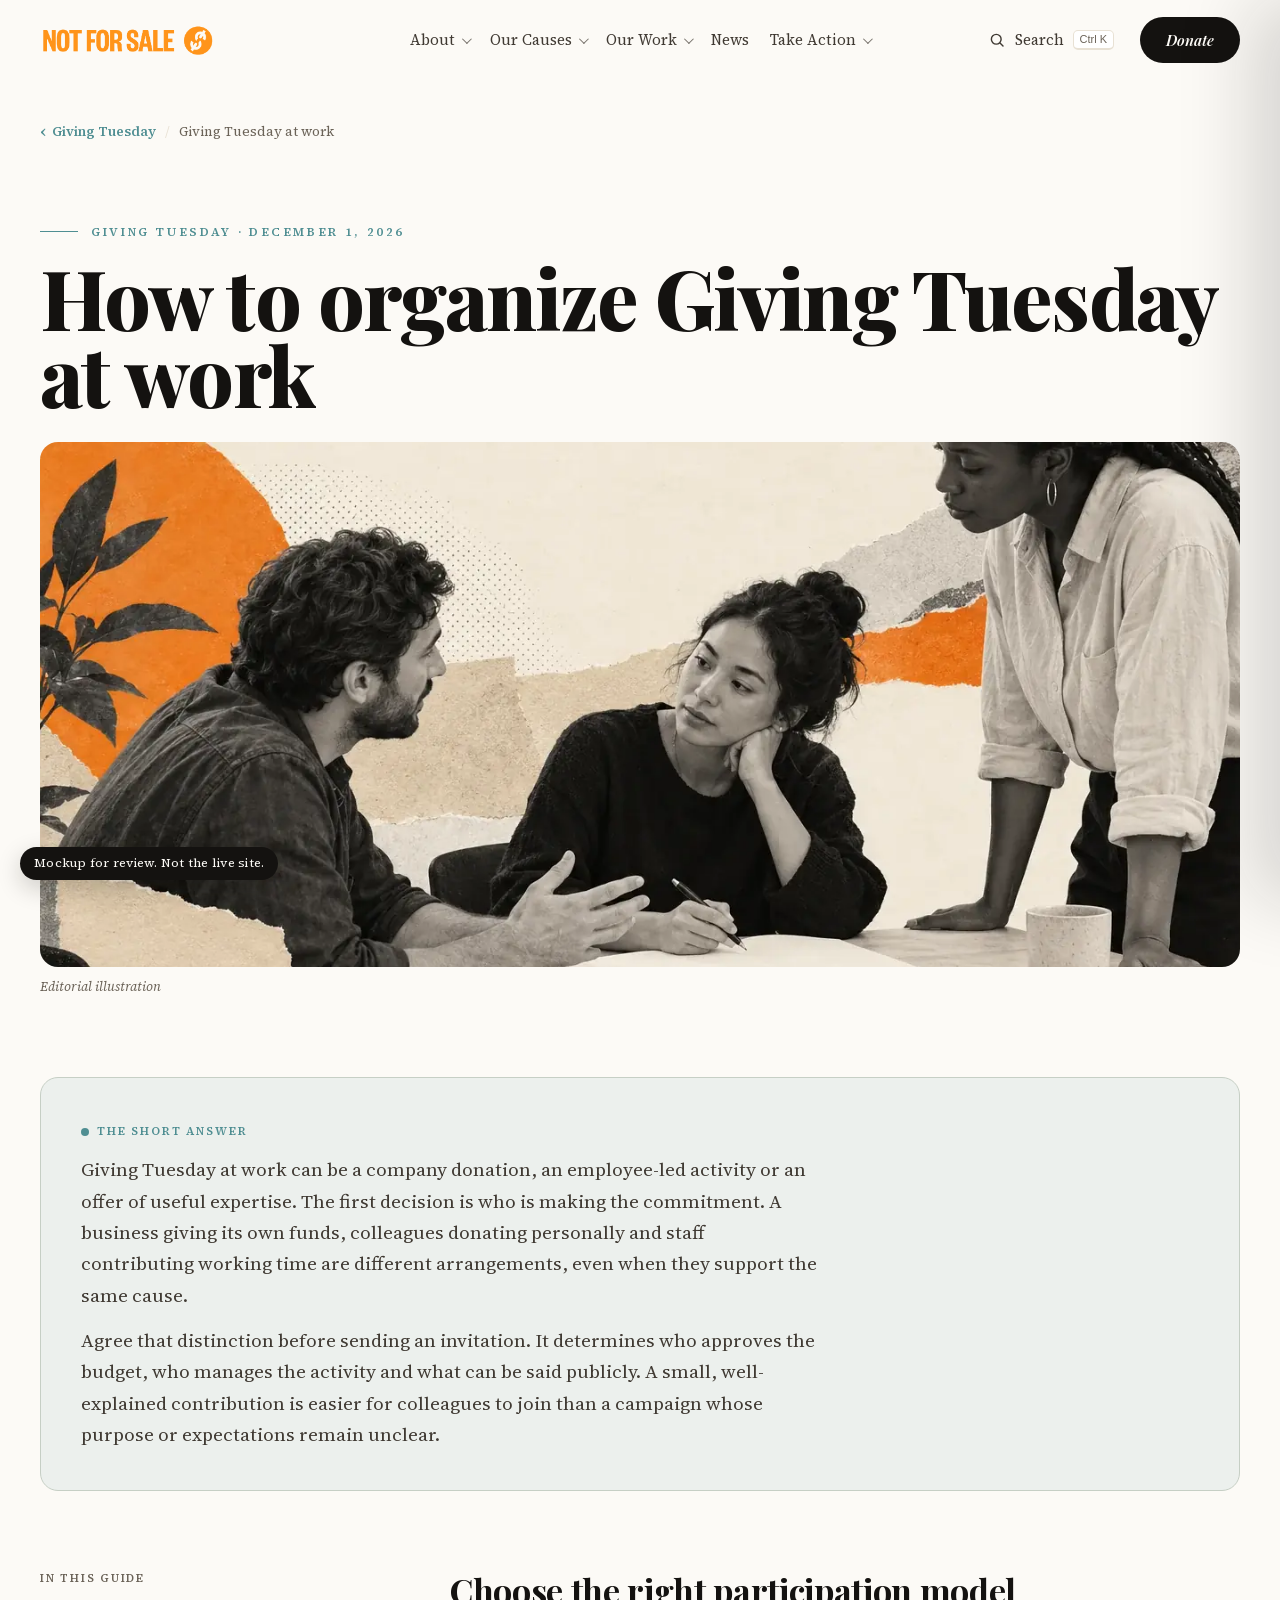
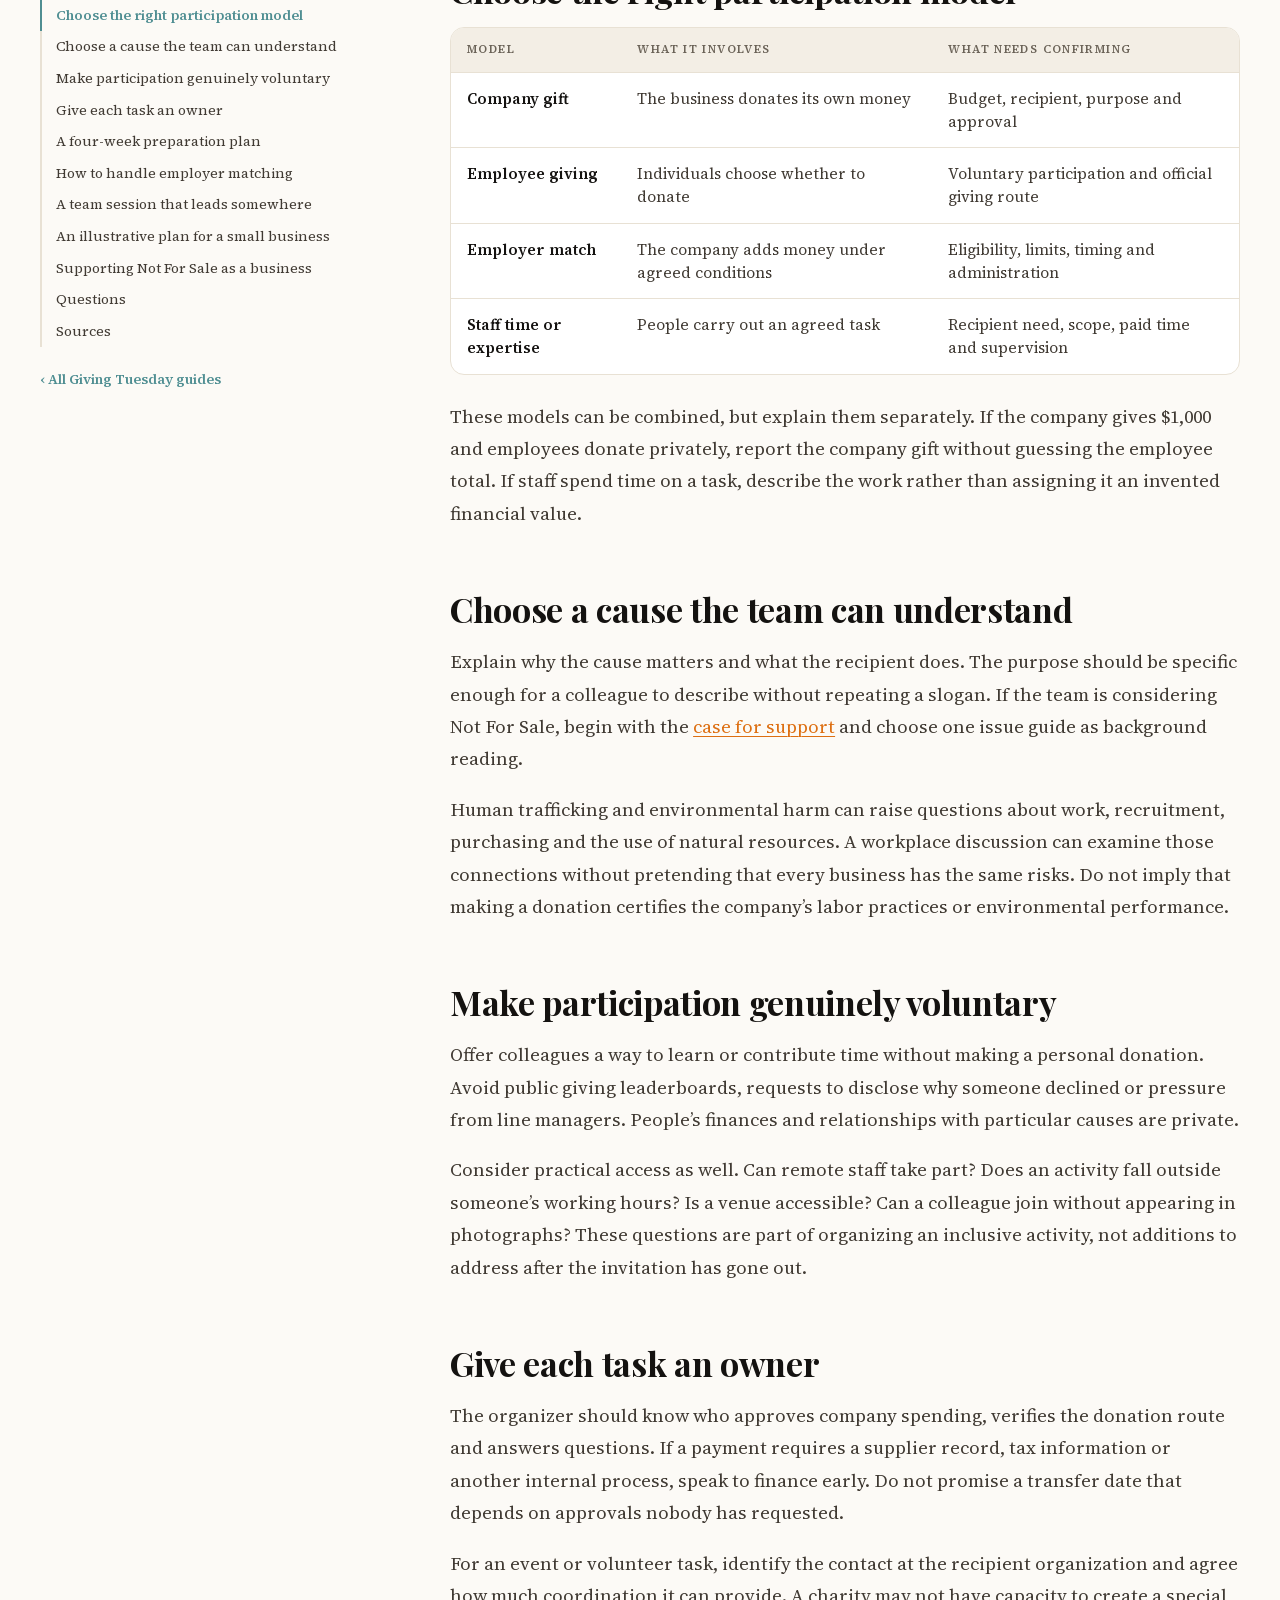
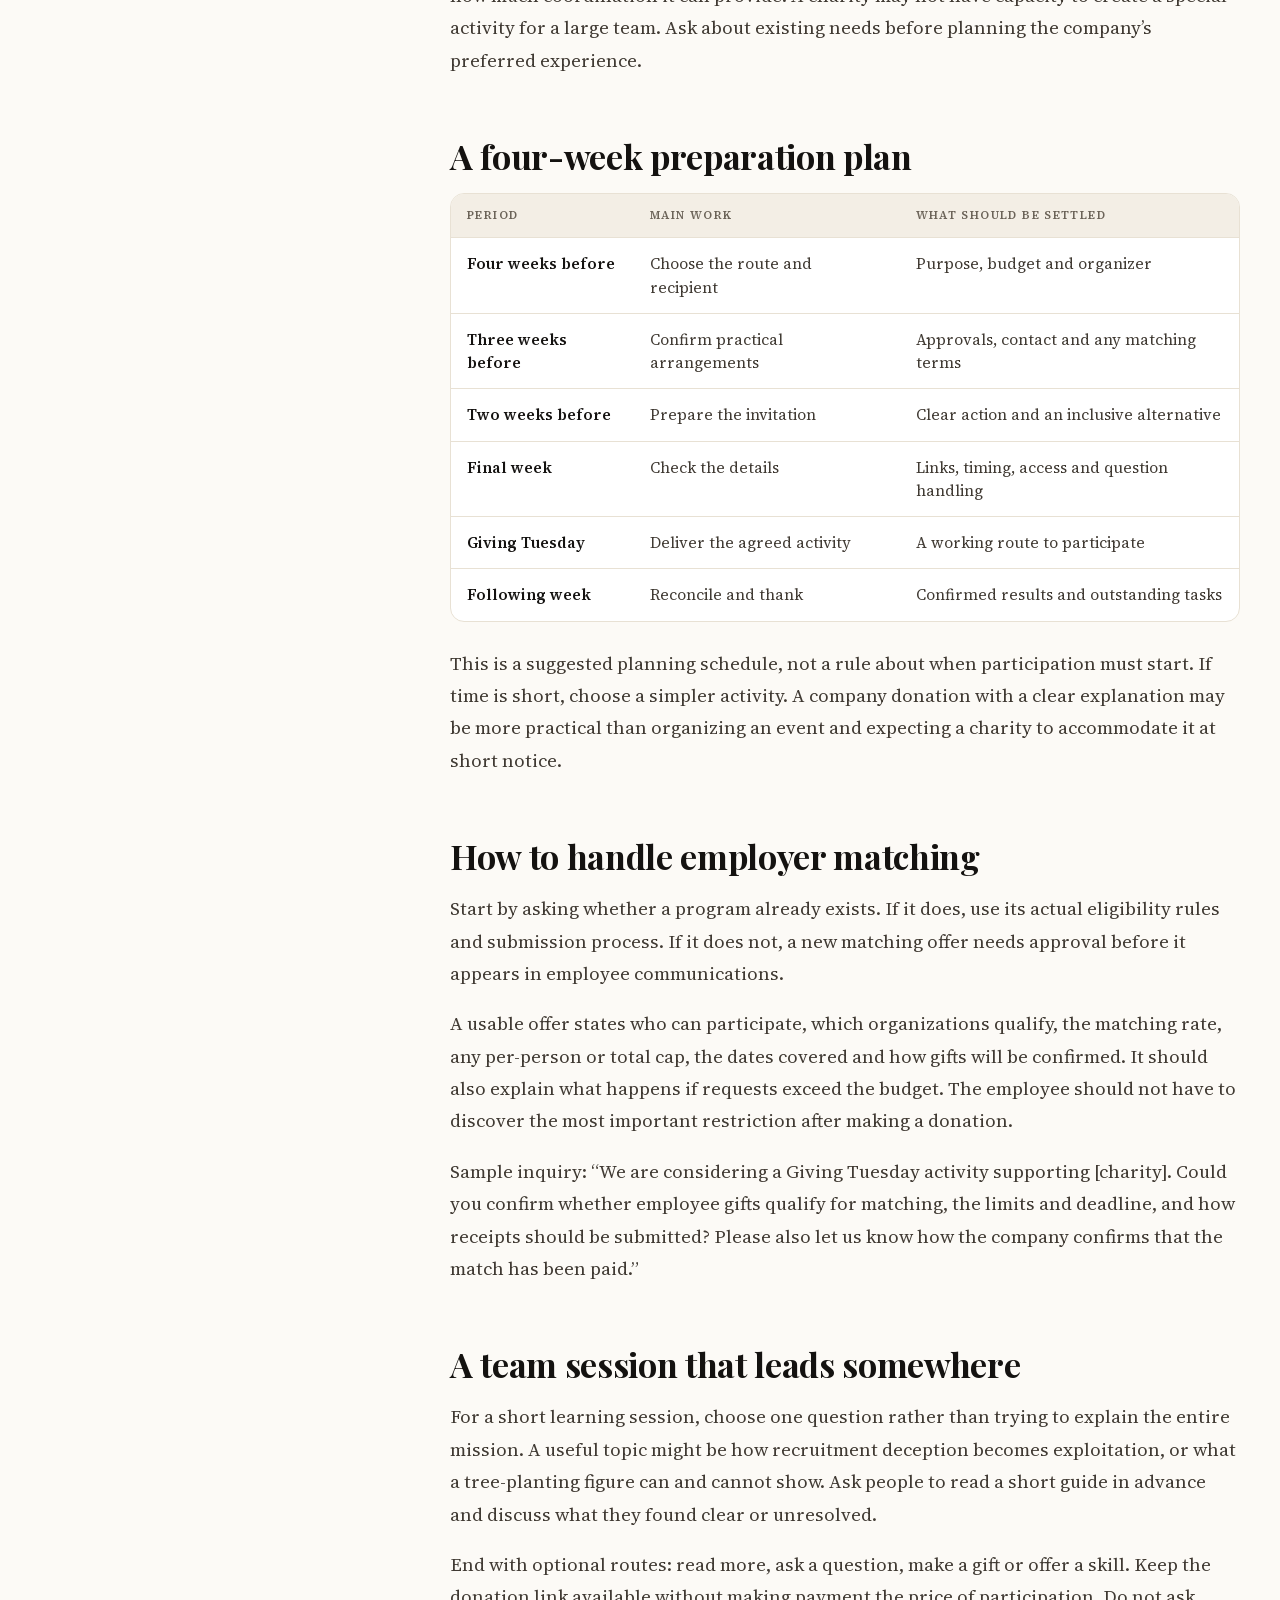
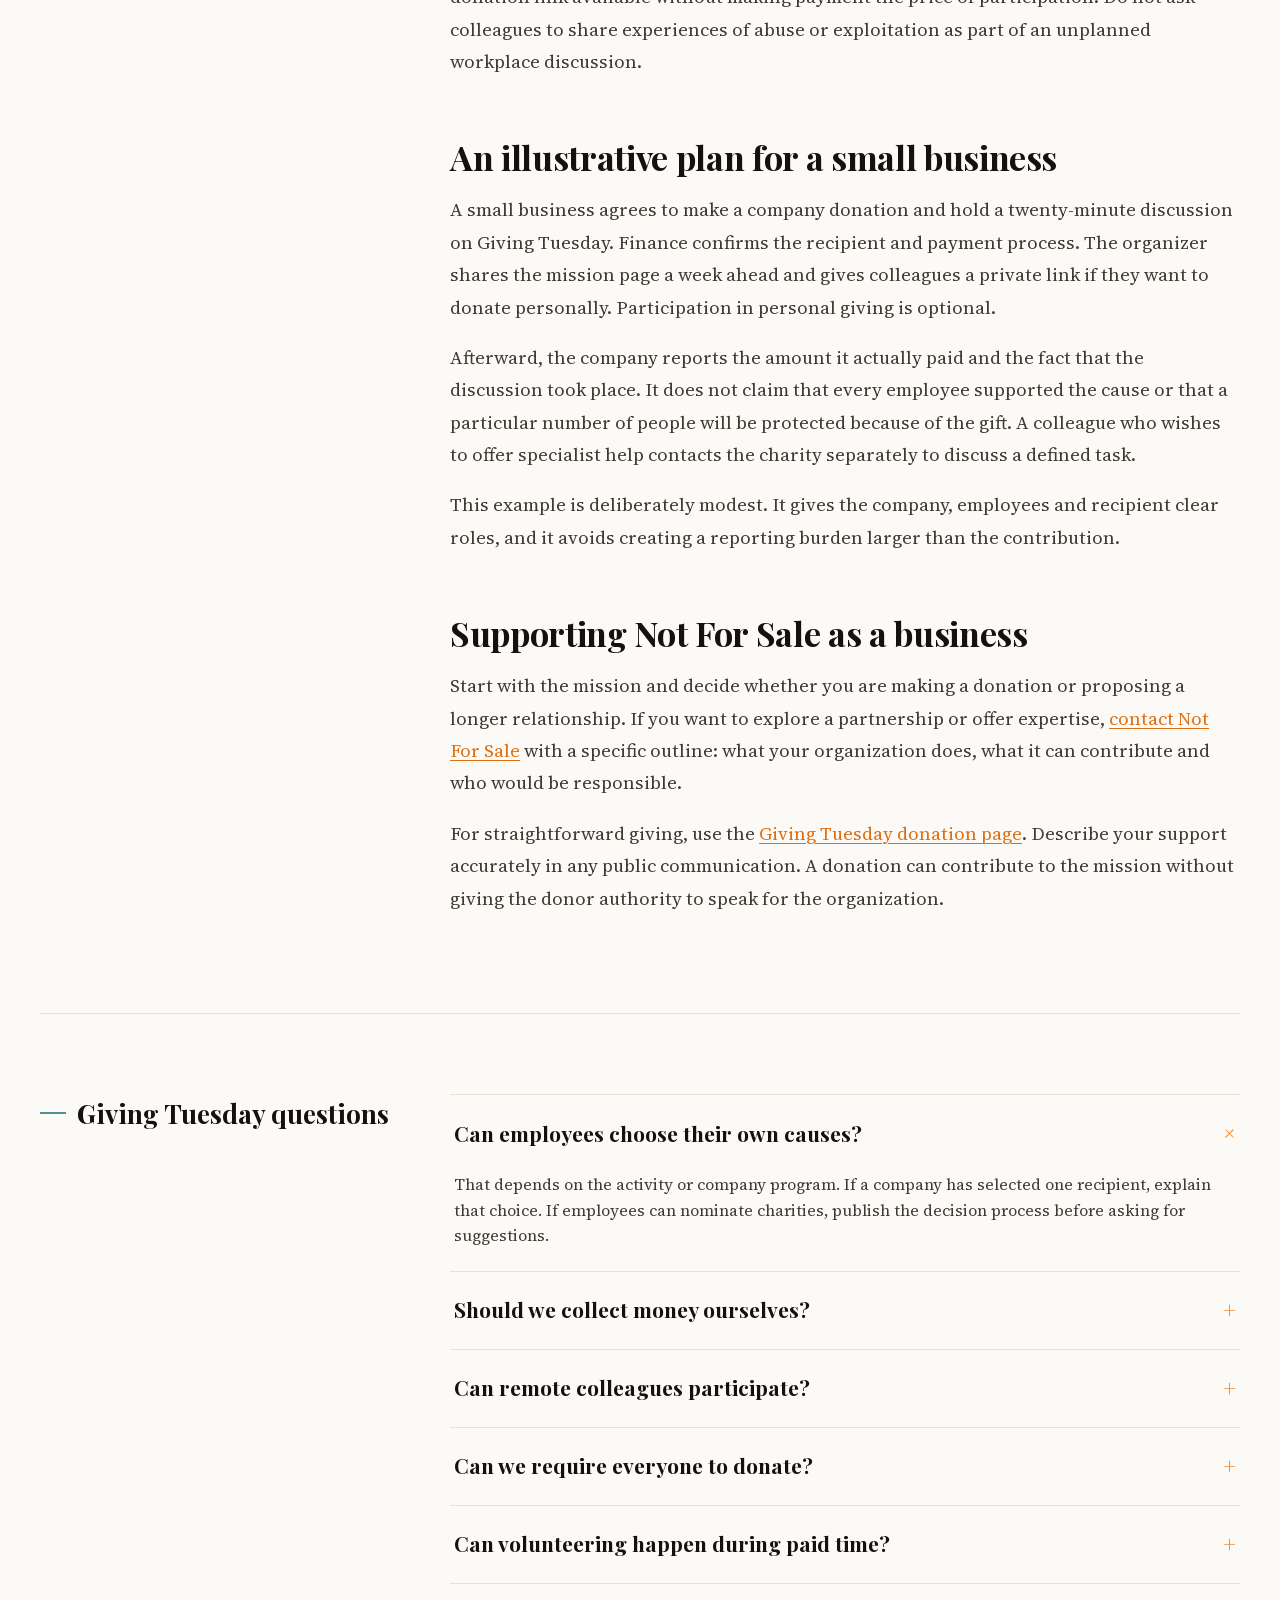
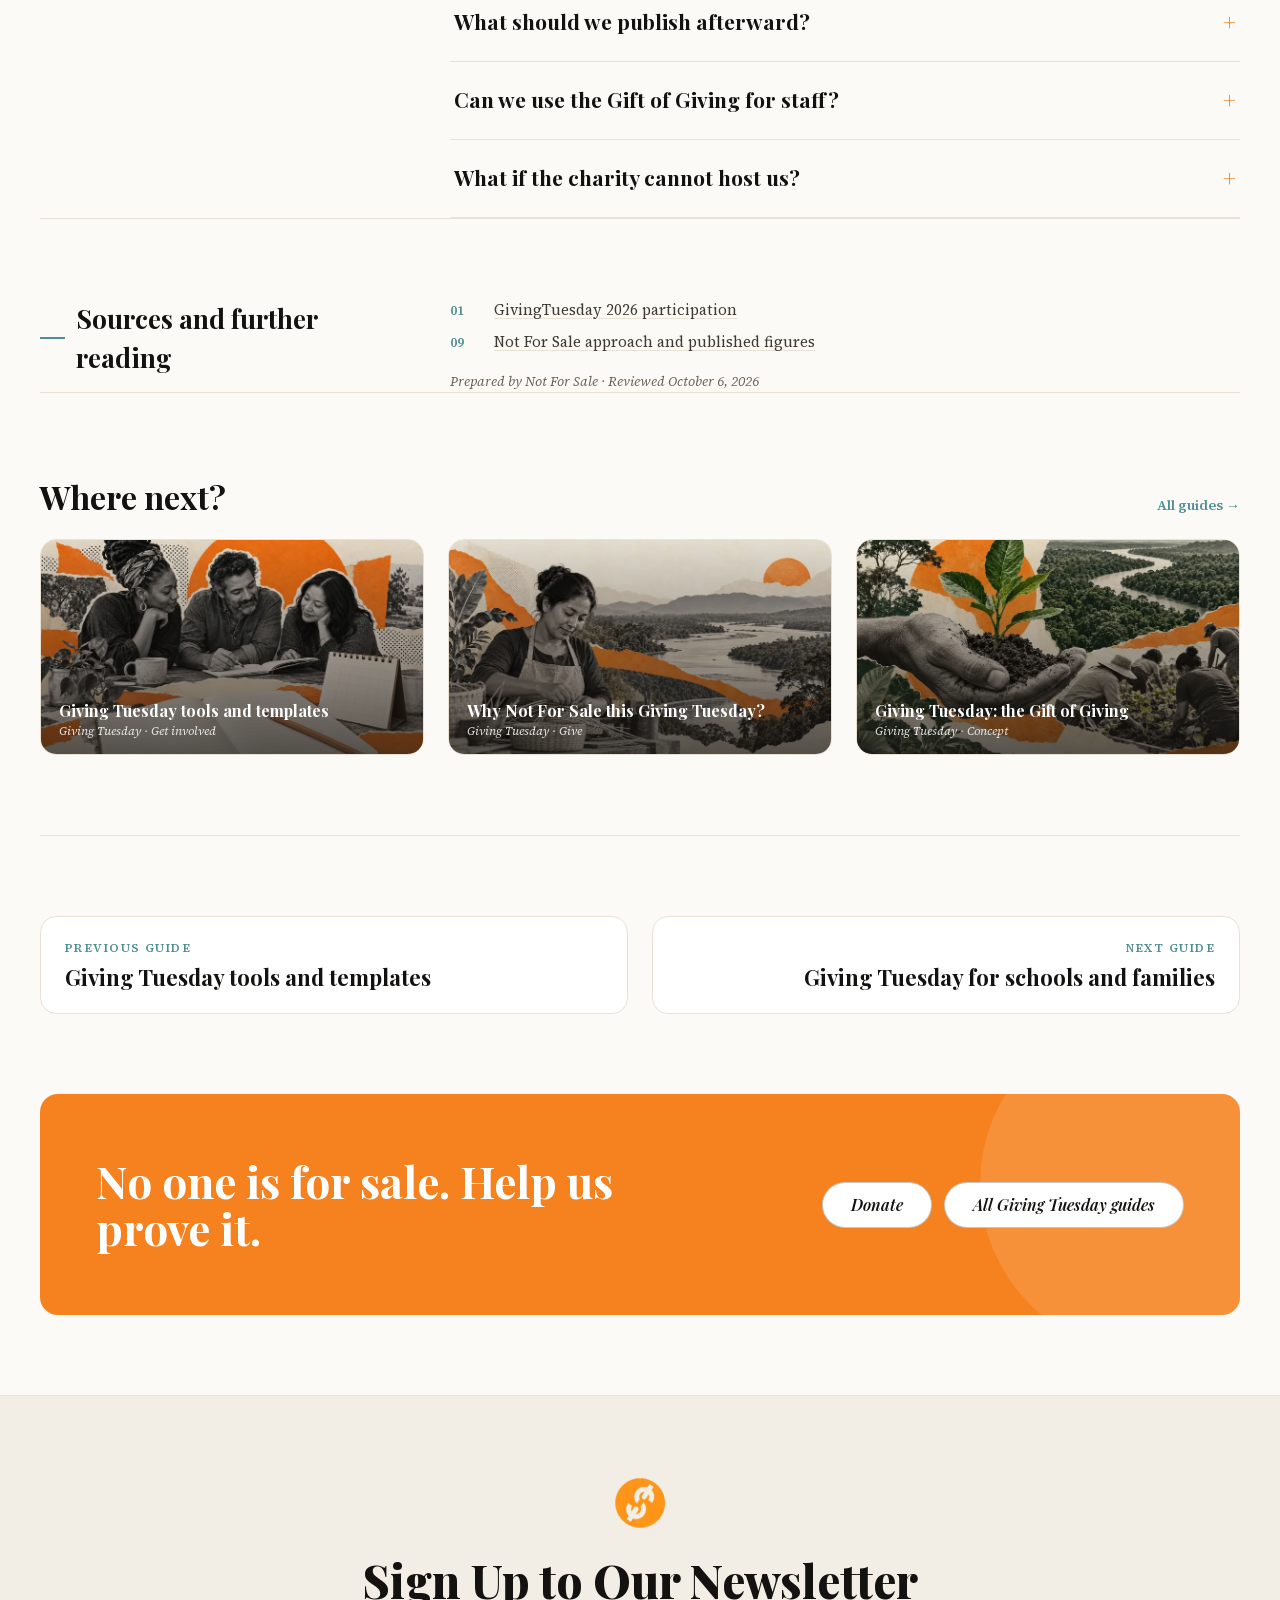
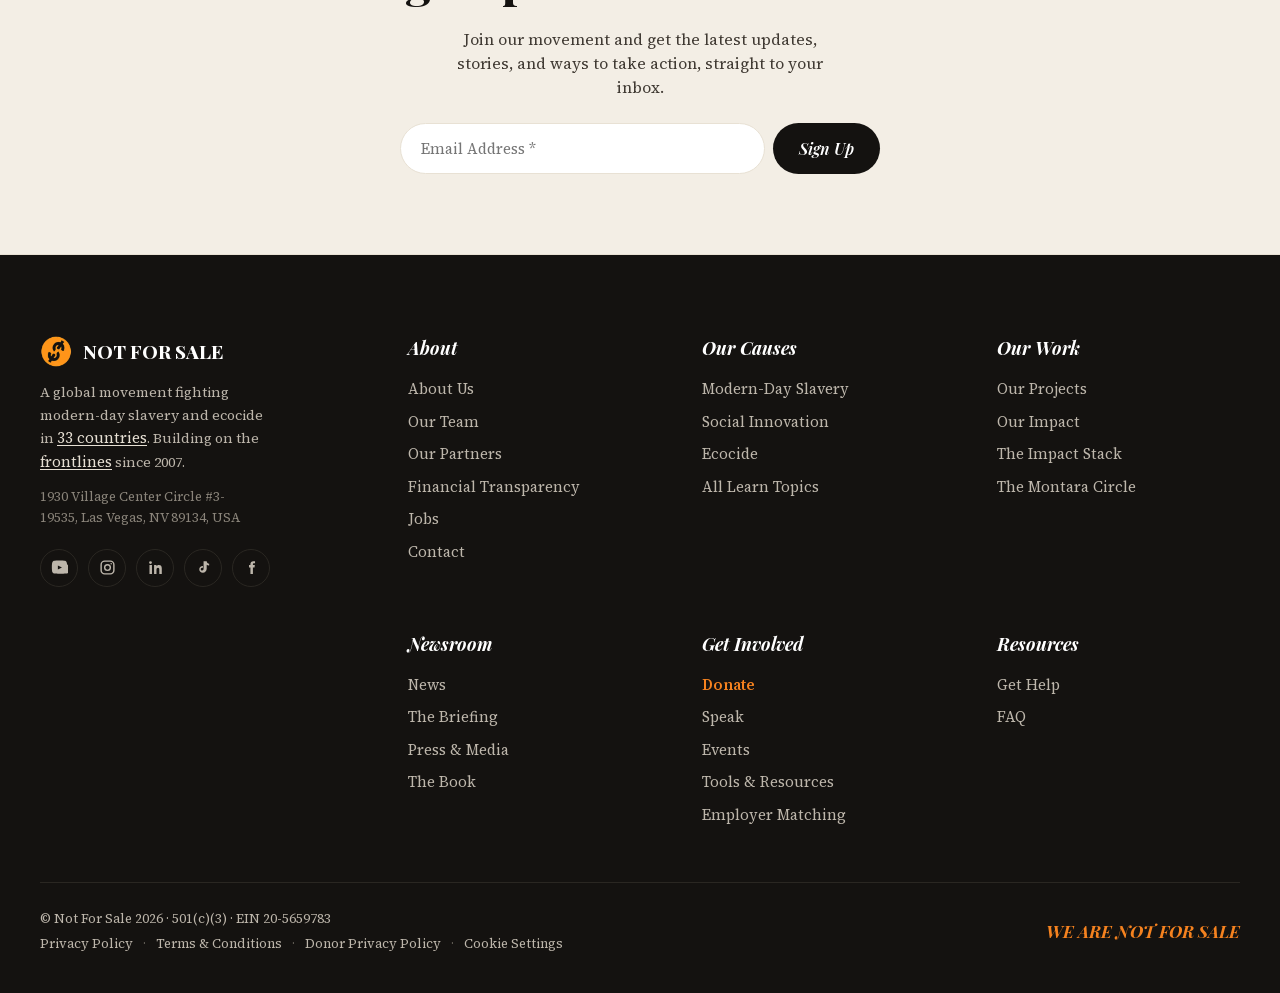
==== commit 4332a3ce: "Donate opens a modal; Gift of Giving head left-aligned Every Donate link (header, menus, footer, gui" ====
--- a/businesses/index.html
+++ b/businesses/index.html
@@ -45,7 +45,7 @@
     <div class="ex-morecards ex-keepgrid fade"><a class="ex-mc" href="../fundraising-toolkit/"><div class="nfs-cover"><img class="nfs-cover-img" src="../assets/img/planning-800.webp" srcset="../assets/img/planning-800.webp 800w, ../assets/img/planning-1600.webp 1600w" sizes="(max-width: 680px) 100vw, 400px" alt="" decoding="async" loading="lazy"></div><div class="t">Giving Tuesday tools and templates<small>Giving Tuesday · Get involved</small></div></a><a class="ex-mc" href="../not-for-sale/"><div class="nfs-cover"><img class="nfs-cover-img" src="../assets/img/not-for-sale-800.webp" srcset="../assets/img/not-for-sale-800.webp 800w, ../assets/img/not-for-sale-1600.webp 1600w" sizes="(max-width: 680px) 100vw, 400px" alt="" decoding="async" loading="lazy"></div><div class="t">Why Not For Sale this Giving Tuesday?<small>Giving Tuesday · Give</small></div></a><a class="ex-mc" href="../gift-of-giving/"><div class="nfs-cover"><img class="nfs-cover-img" src="../assets/img/hero-800.webp" srcset="../assets/img/hero-800.webp 800w, ../assets/img/hero-1600.webp 1600w" sizes="(max-width: 680px) 100vw, 400px" alt="" decoding="async" loading="lazy"></div><div class="t">Giving Tuesday: the Gift of Giving<small>Giving Tuesday · Concept</small></div></a></div></section>
   <nav class="ex-pager" aria-label="More guides"><a class="ex-pager-link prev" href="../fundraising-toolkit/"><span class="dir">Previous guide</span><b>Giving Tuesday tools and templates</b></a><a class="ex-pager-link next" href="../schools/"><span class="dir">Next guide</span><b>Giving Tuesday for schools and families</b></a></nav>
 </div>
-<div class="wrap"><div class="ctaband fade"><h2>No one is for sale. Help us prove it.</h2><div class="btns"><a class="btn btn-light" href="https://wearenotforsale.org/donate/">Donate</a><a class="btn btn-light" href="../">All Giving Tuesday guides</a></div></div></div>
+<div class="wrap"><div class="ctaband fade"><h2>No one is for sale. Help us prove it.</h2><div class="btns"><a class="btn btn-light" href="?campaign=770665">Donate</a><a class="btn btn-light" href="../">All Giving Tuesday guides</a></div></div></div>
 </main>
 <footer class="wp-block-template-part"><div id="site-newsletter"></div><div id="site-footer"></div></footer>
 </div>
--- a/assets/css/gt.css
+++ b/assets/css/gt.css
@@ -128,10 +128,18 @@
 .gt-guide .ex-keepgrid .ex-mc .nfs-cover{position:absolute;inset:0}
 
 /* ---------------- The Gift of Giving page ---------------- */
-.gt-giftpage .exa-hero h1{max-width:13ch;text-wrap:balance}
-.gt-steps{border-top:0;padding-top:clamp(28px,4vw,44px)}
-.gt-steps .grid{grid-template-columns:repeat(3,minmax(0,1fr));max-width:1040px;margin-inline:auto}
+.gt-gifthero h1{max-width:14ch;text-wrap:balance}
+.gt-gifthero h1 em{font-style:italic;color:var(--nfs)}
+.gt-lede{font-size:clamp(17px,2vw,21px);line-height:1.55;color:var(--ink-2);max-width:56ch;margin-top:22px}
+.gt-steps{border-top:0;padding-top:clamp(20px,3vw,32px)}
+.gt-steps .grid{grid-template-columns:repeat(3,minmax(0,1fr))}
 @media(max-width:760px){.gt-steps .grid{grid-template-columns:minmax(0,1fr)}}
-.gt-giftact{display:flex;flex-direction:column;align-items:center;gap:14px;text-align:center}
+.gt-giftact{display:flex;flex-direction:column;align-items:flex-start;gap:14px}
 .gt-giftact .btn{margin:0;padding:0 34px;min-height:54px;font-size:18px}
-.gt-giftact .gt-note{max-width:46ch}
+.gt-giftact .gt-note{max-width:52ch}
+.gt-giftpage .ex-allwrap{text-align:left}
+
+/* Donate note: the theme's modal, used where GoFundMe will not load its checkout (this mockup) */
+#gtDonate .nfs-modal{max-width:500px}
+#gtDonate .kicker{margin-bottom:14px}
+#gtDonate .btn{margin-top:4px}
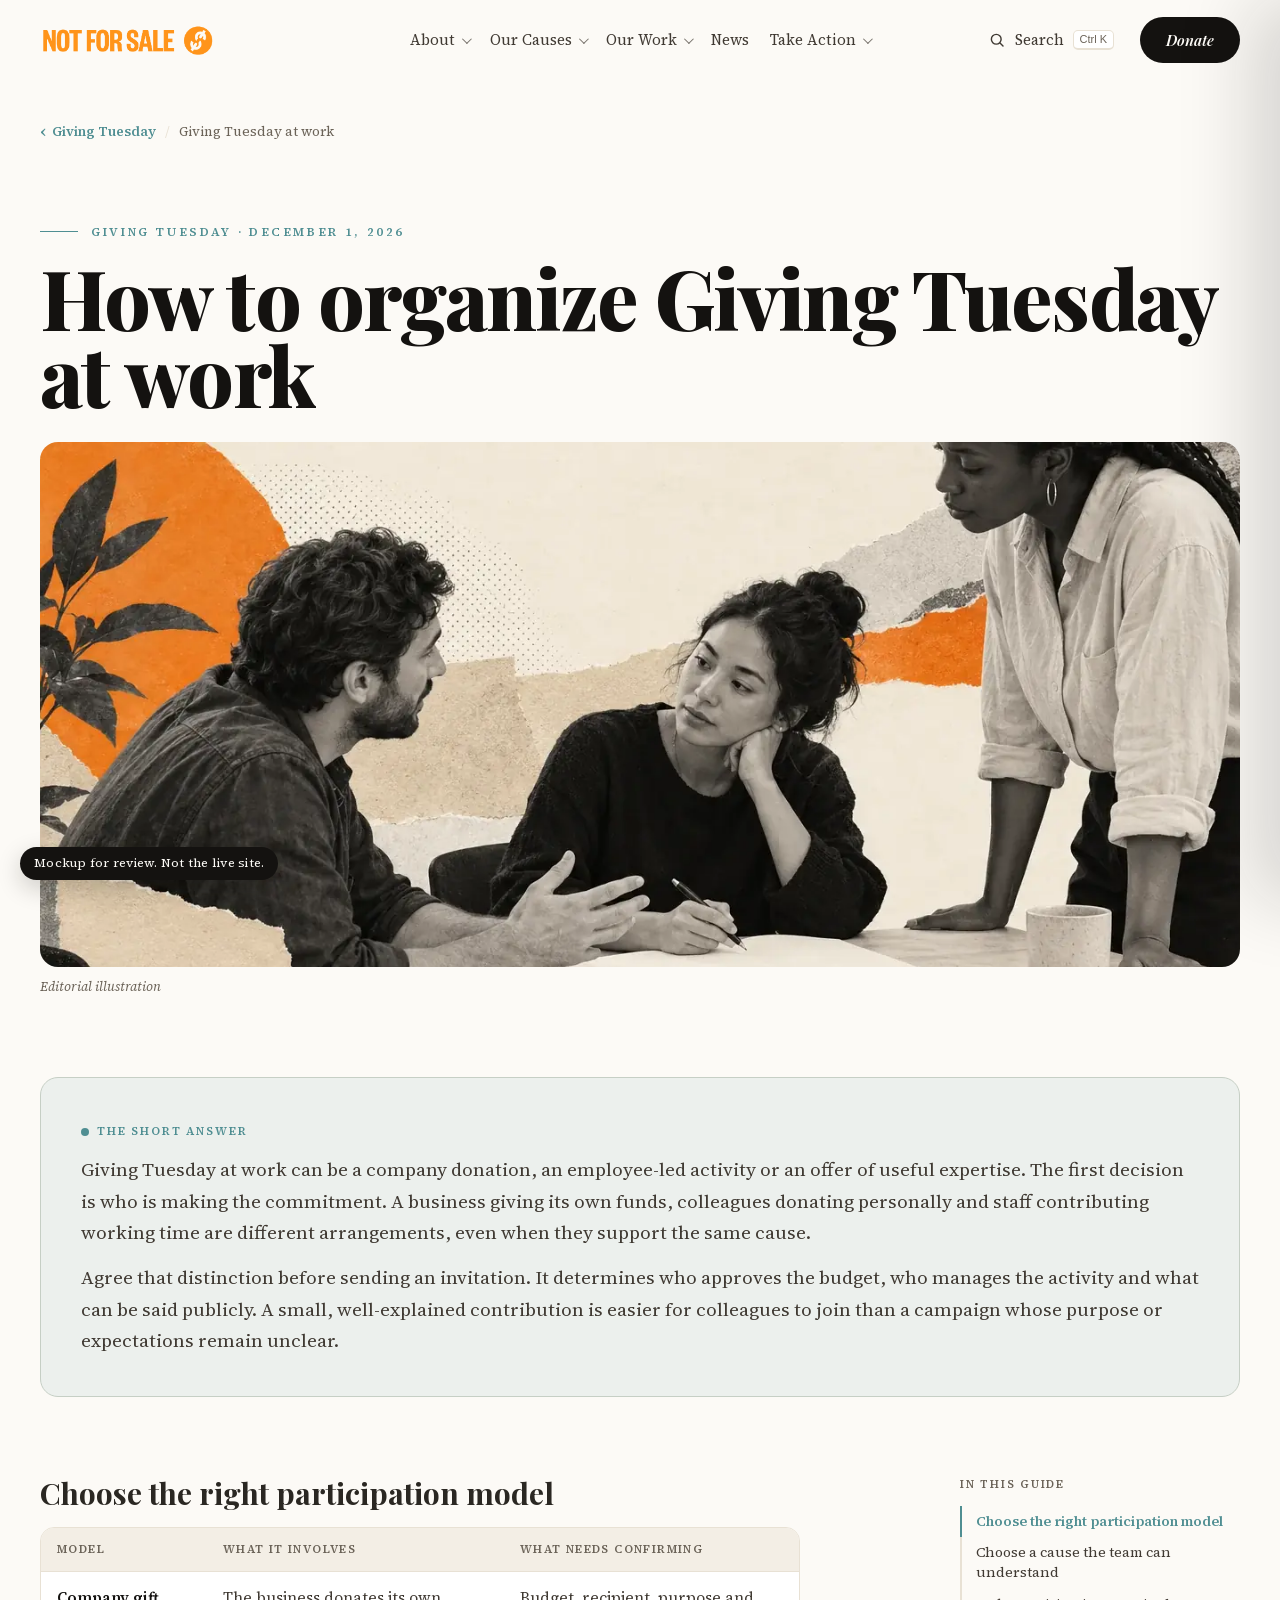
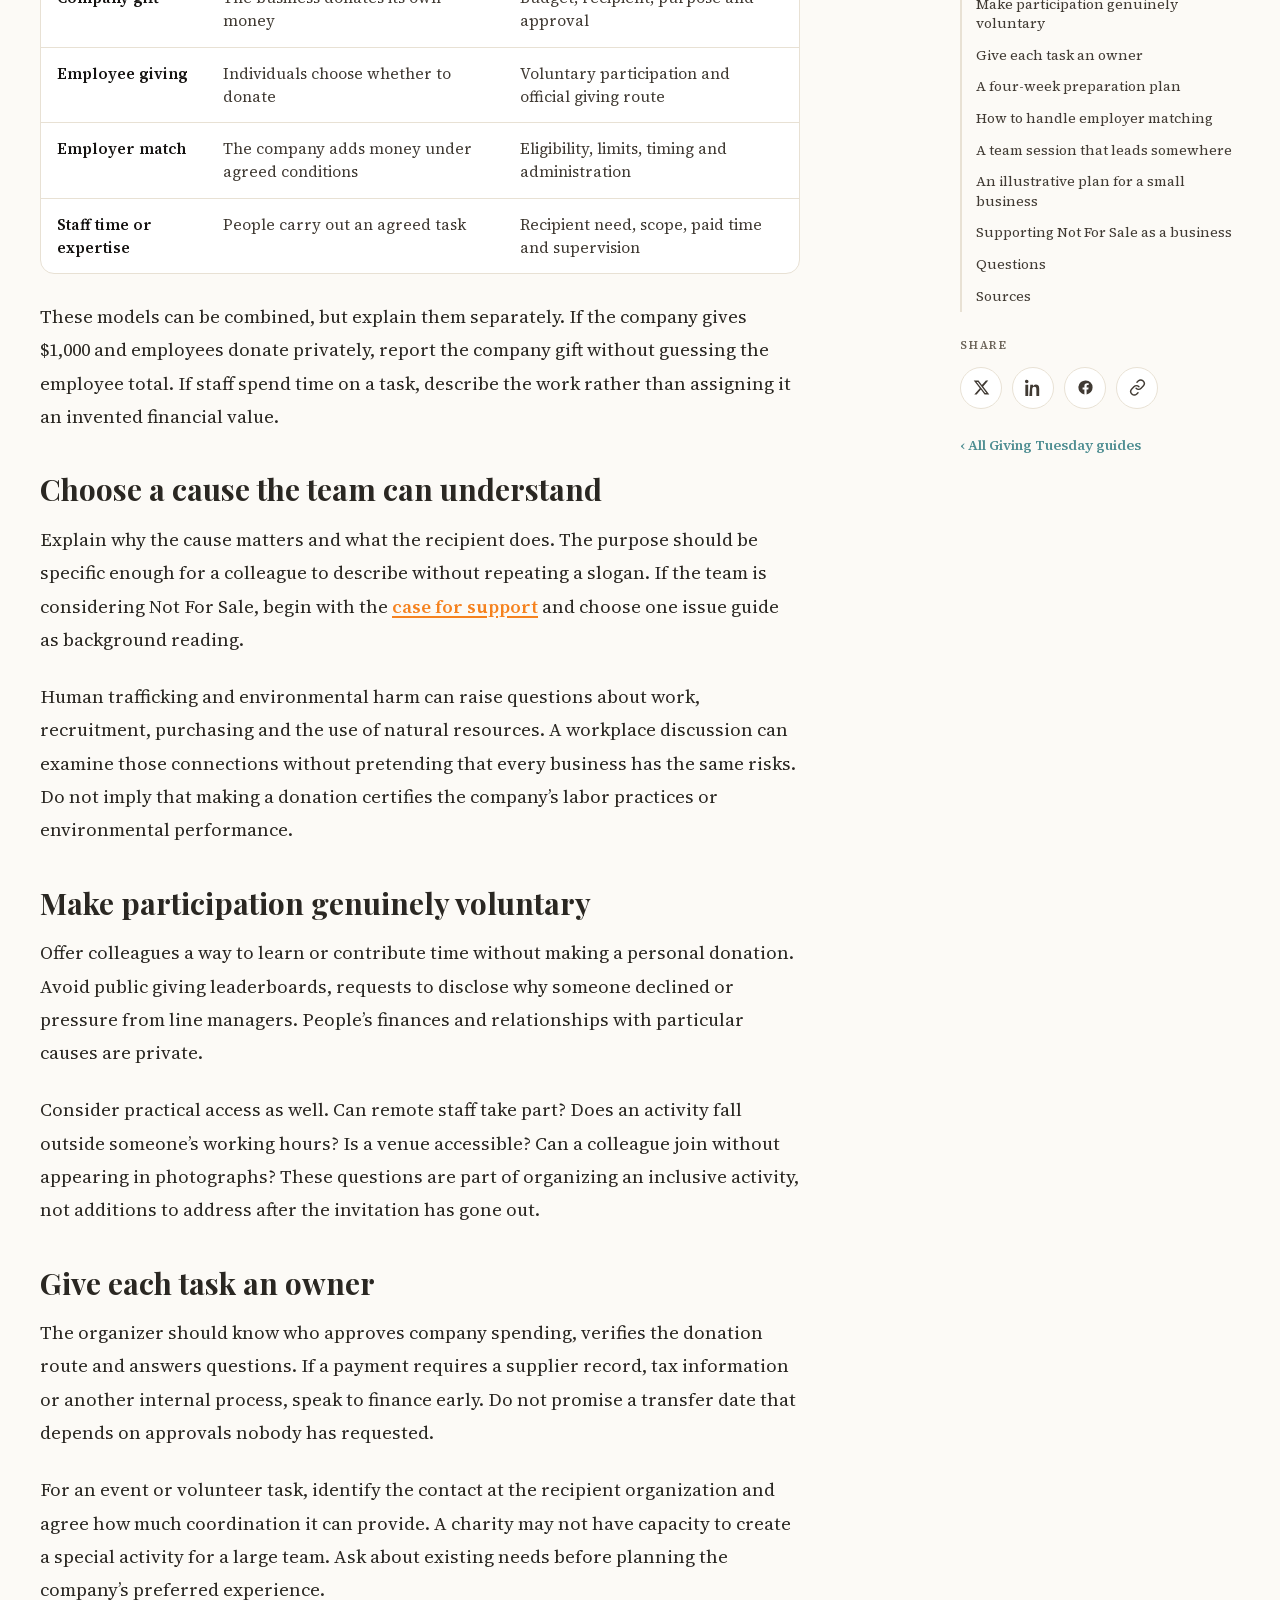
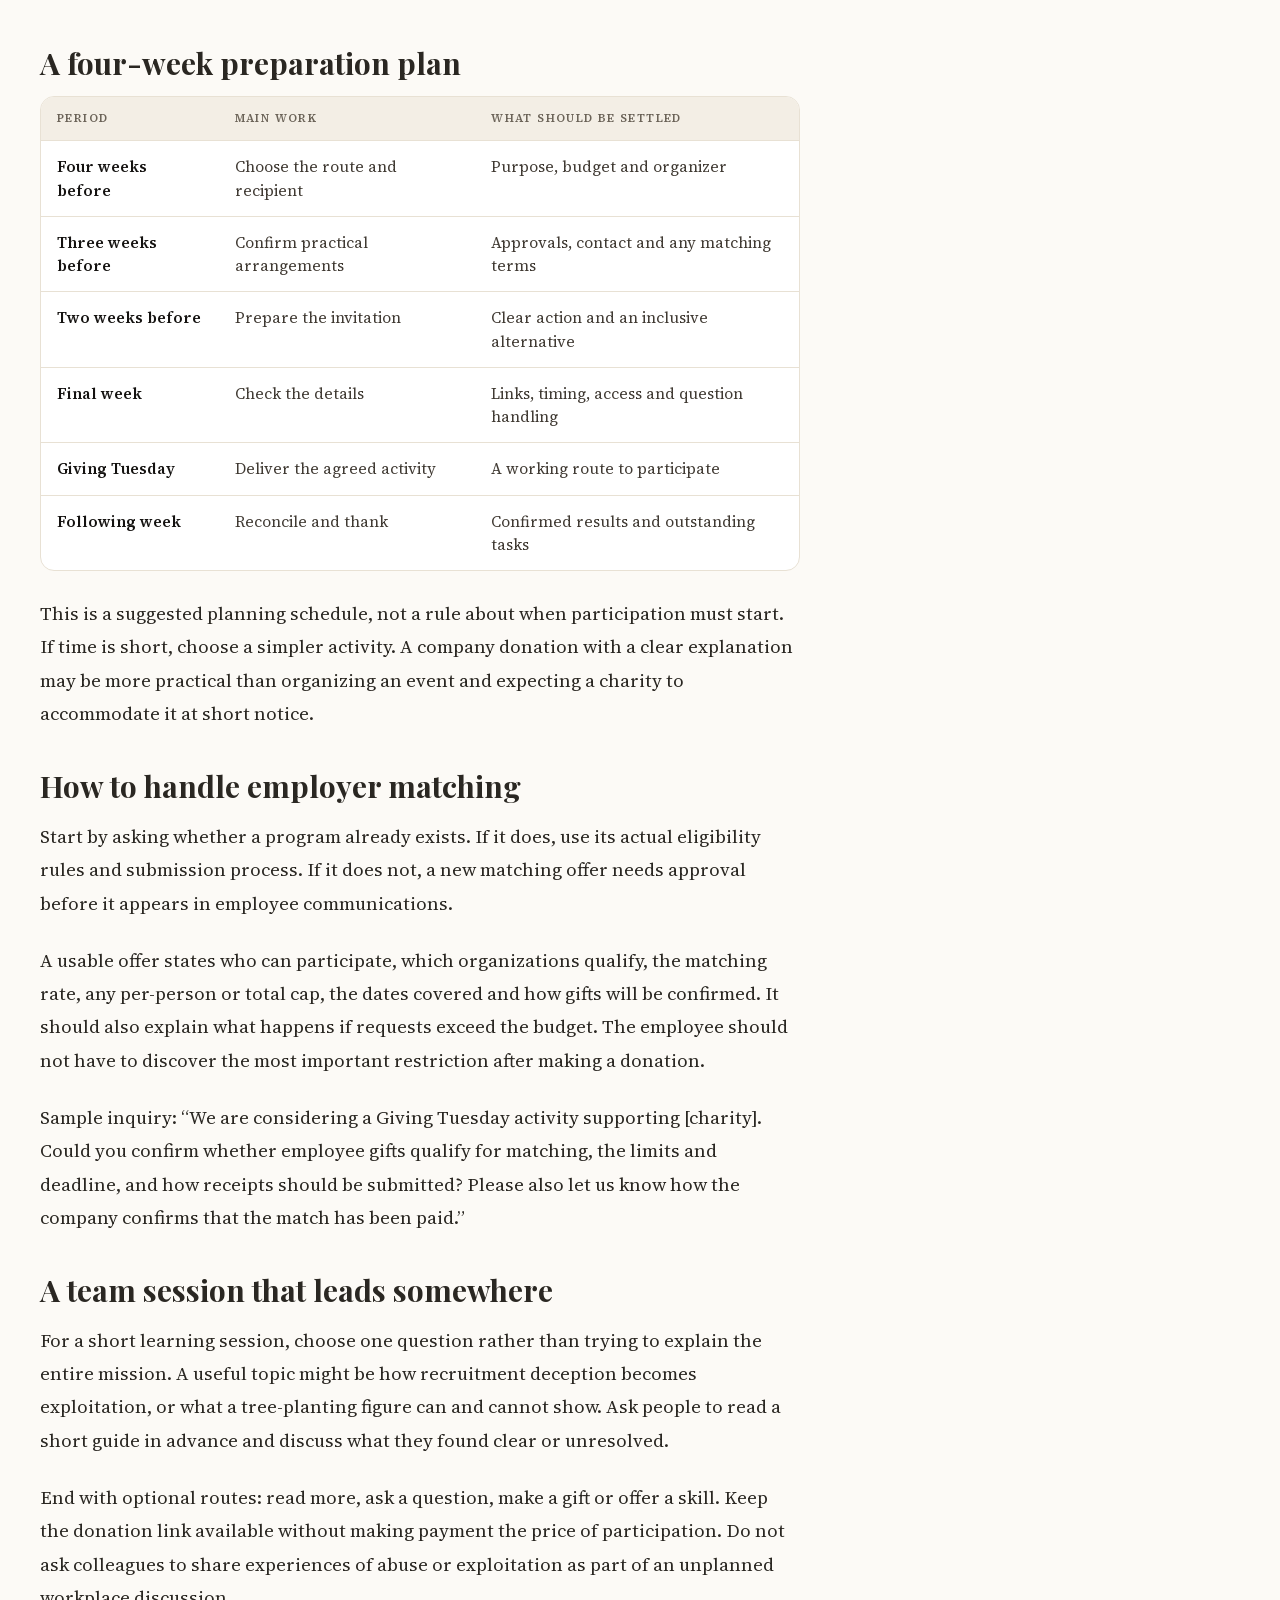
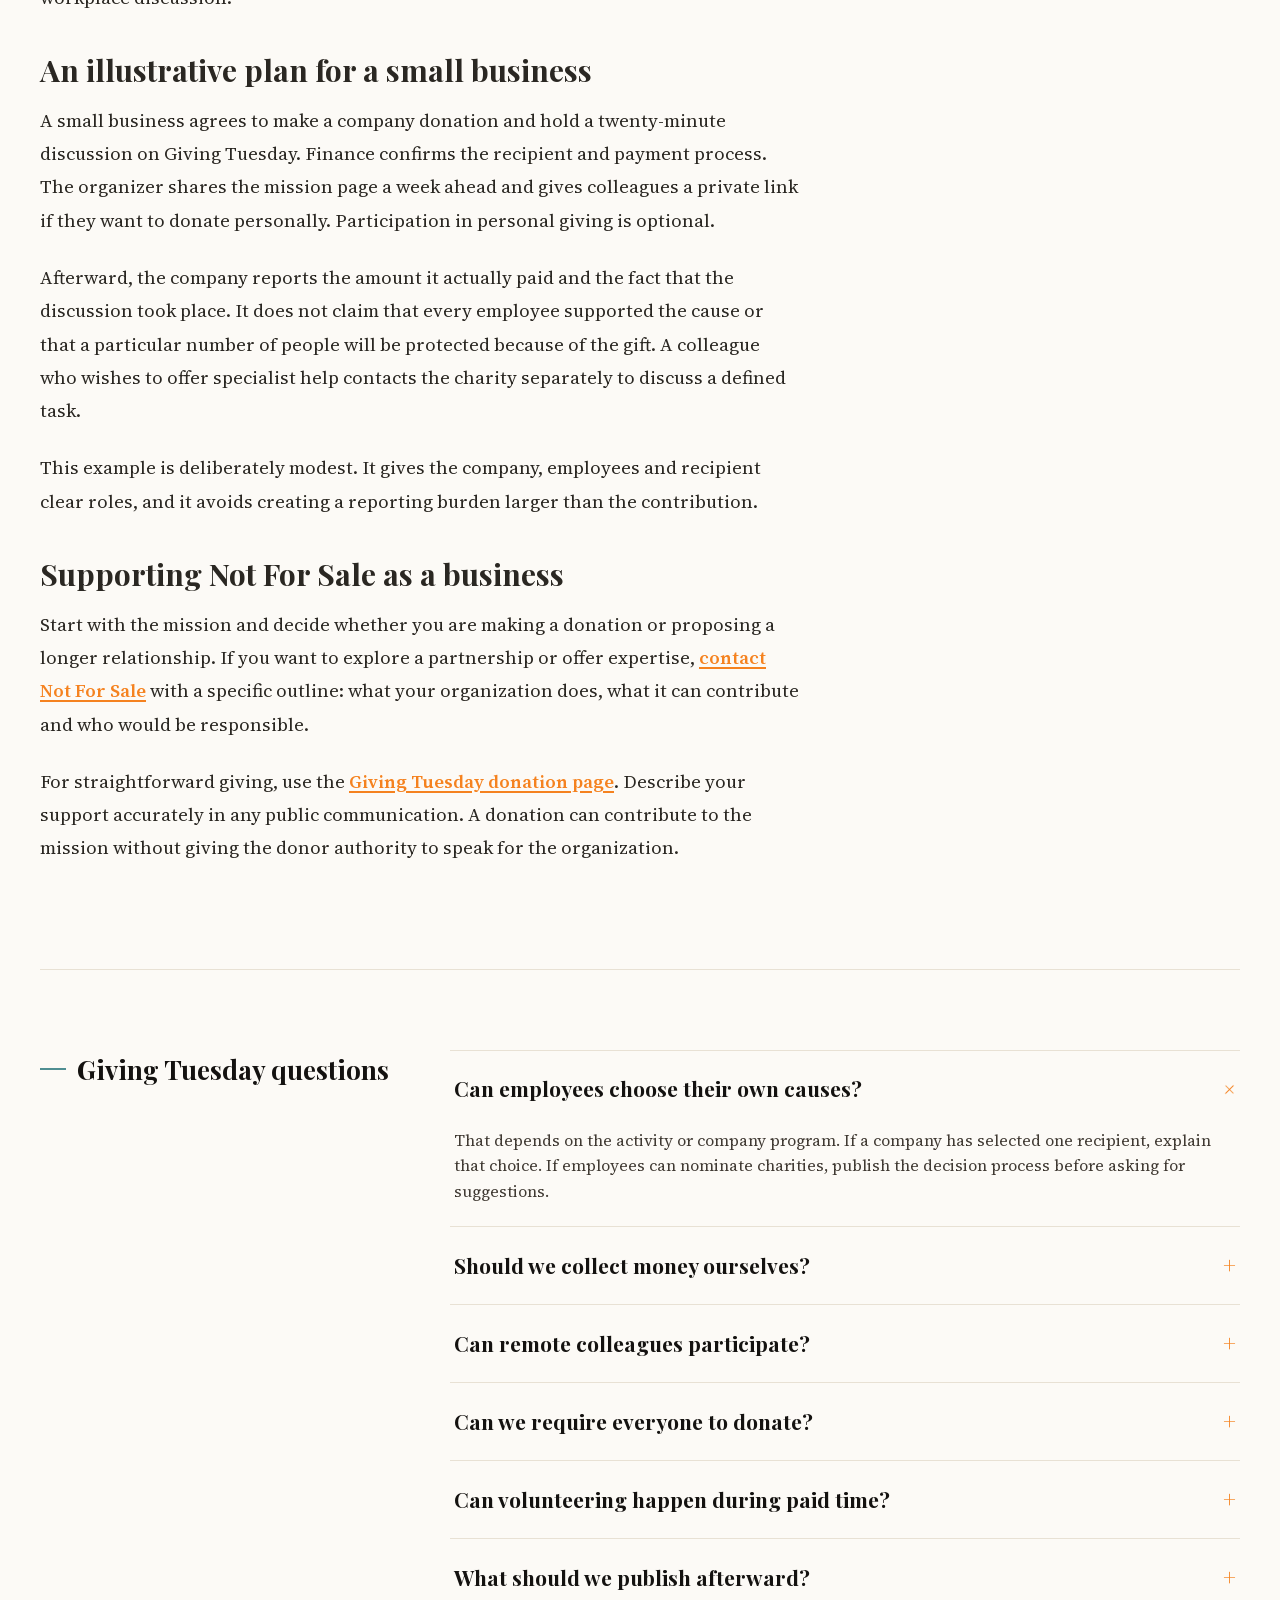
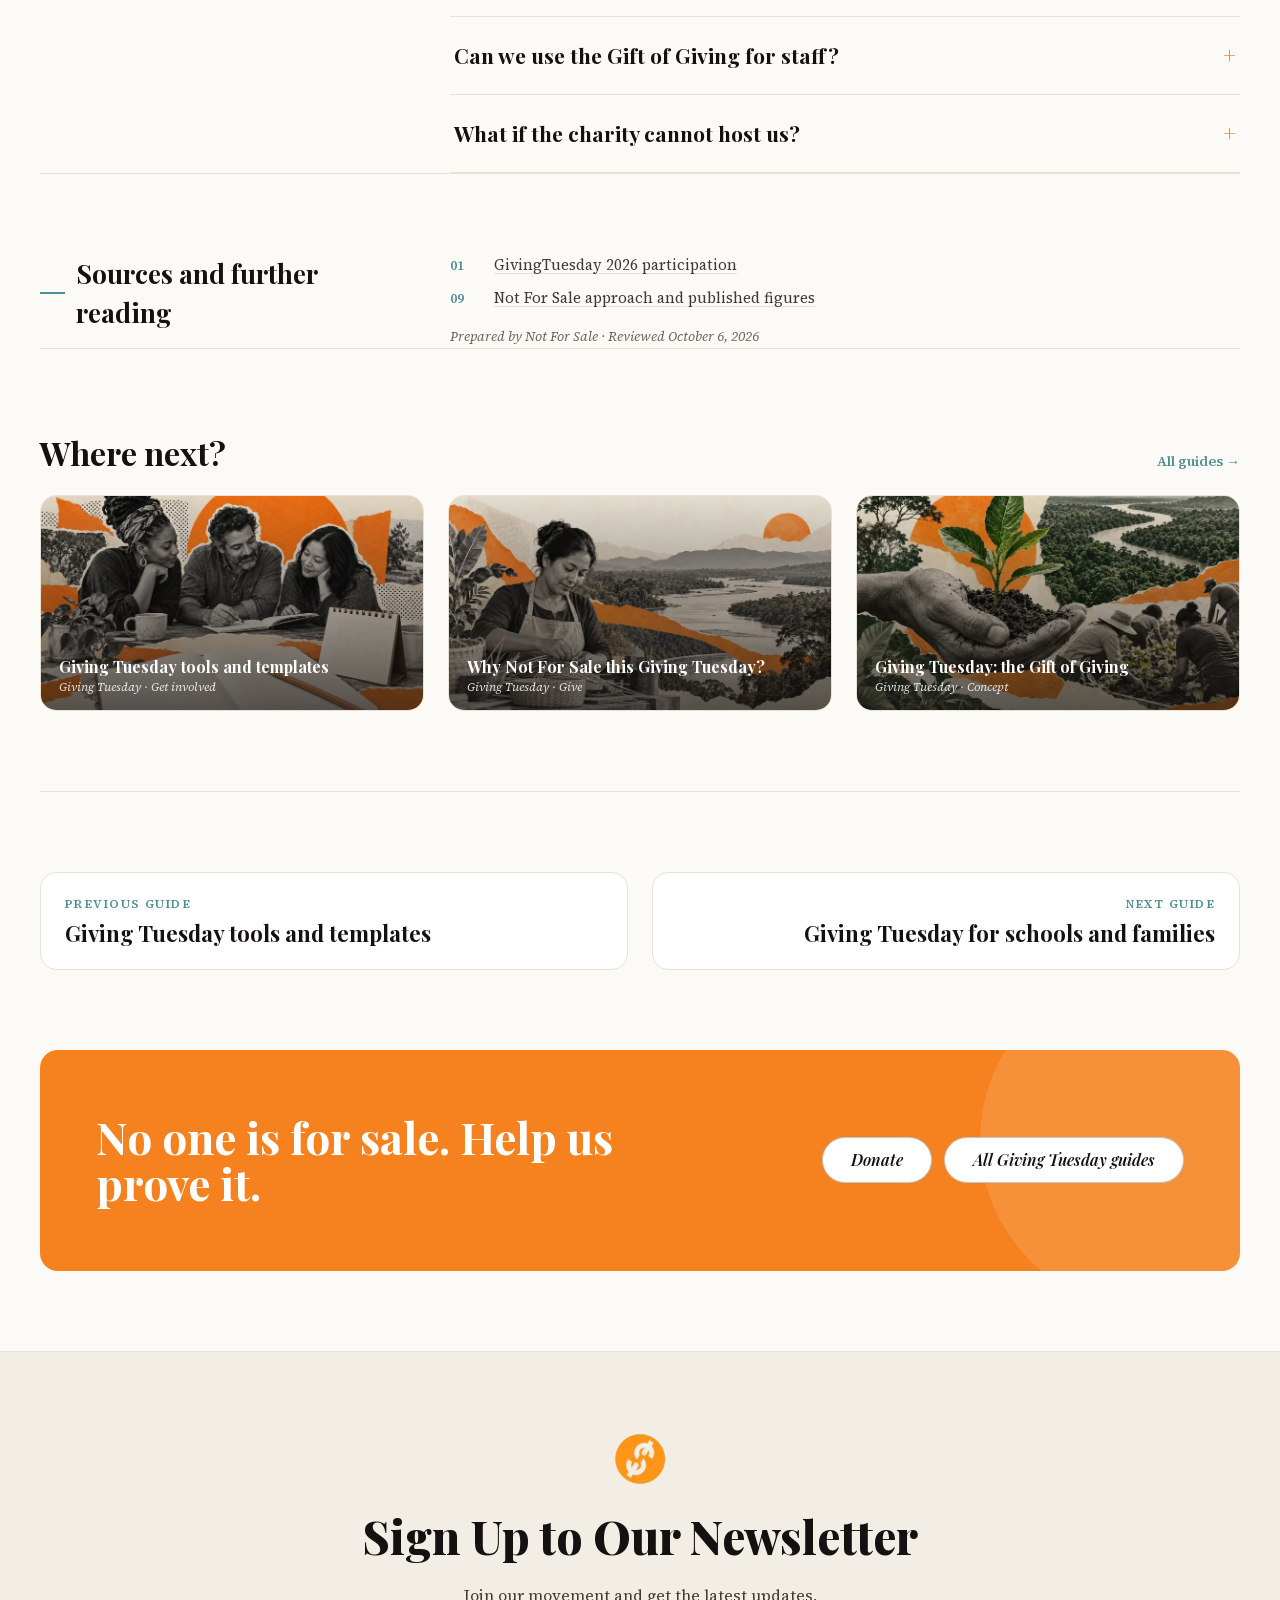
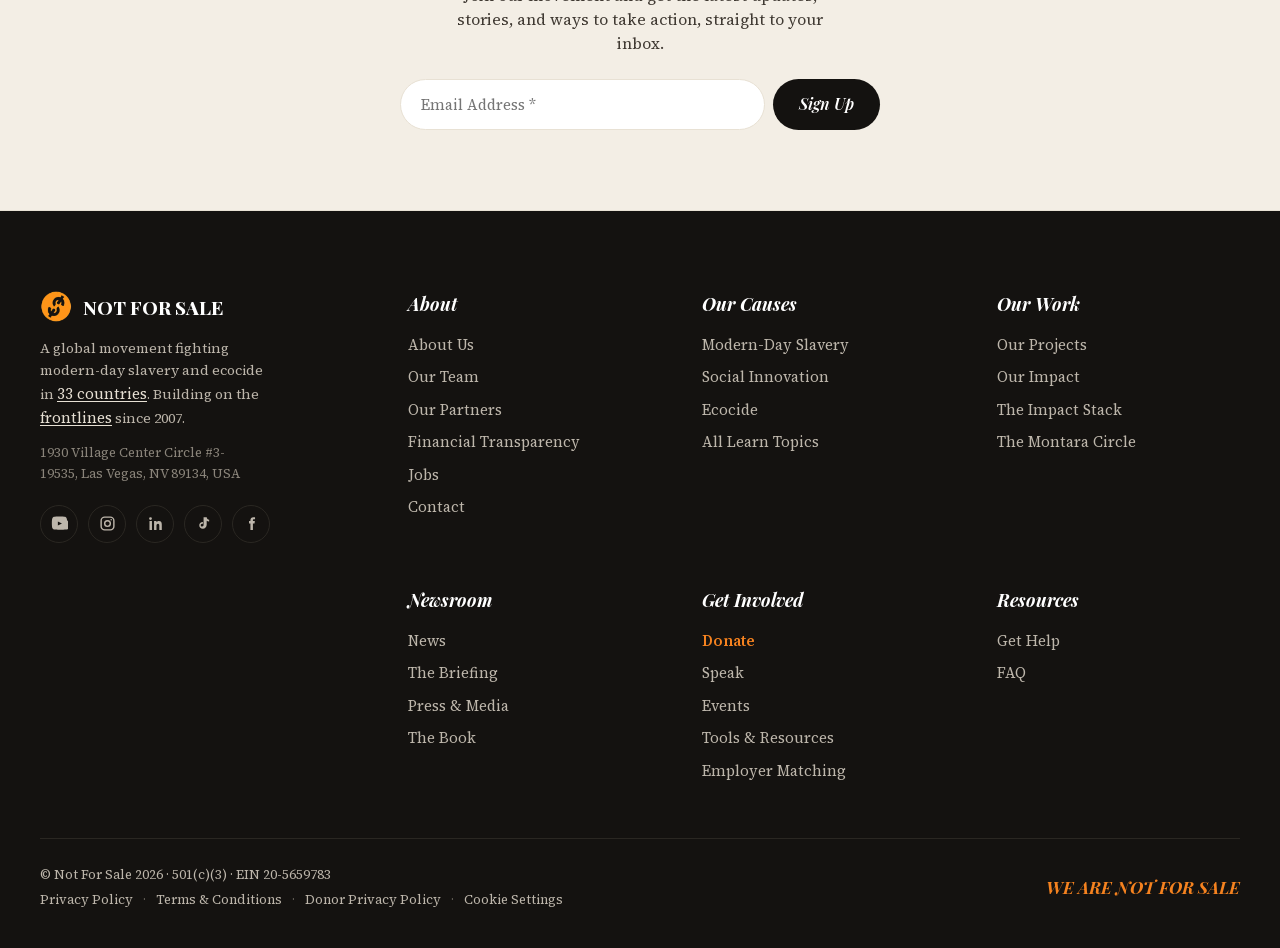
==== commit 9f5f8d4d: "Guides use the story page layout: article left, contents right - The guide body is now the story pag" ====
--- a/businesses/index.html
+++ b/businesses/index.html
@@ -8,13 +8,13 @@
 <meta name="robots" content="noindex, nofollow">
 <link rel="icon" href="../assets/img/favicon.png">
 <script>(function(d){d.classList.add("js-fade");var w=window,D=document,vh=w.innerHeight||d.clientHeight,at=0,ok=false,dcl=false,raf=w.requestAnimationFrame||function(f){return setTimeout(f,16);};function show(){var a=D.querySelectorAll(".fade:not(.in)"),i,r;for(i=0;i!==a.length;i++){r=a[i].getBoundingClientRect();if(vh>r.top&&r.bottom>0){a[i].classList.add("in","fade-now");}}}function css(){if(!D.body){return false;}var l=D.querySelectorAll("link[rel~=stylesheet],link[rel=preload][as=style]"),i;for(i=0;i!==l.length;i++){if(l[i].rel.indexOf("stylesheet")===-1||!l[i].sheet){return false;}}return true;}function step(){if(!ok){if(!at){if(css()){at=Date.now();}}else if(Date.now()-at>1200||!D.fonts||(D.fonts.status==="loaded"&&Date.now()-at>50)){ok=true;}}if(ok){show();}if(!(ok&&dcl)){raf(step);}}raf(step);D.addEventListener("DOMContentLoaded",function(){dcl=true;});w.addEventListener("load",function(){ok=true;dcl=true;show();});setTimeout(function(){if(!w.nfsFadeOn){d.classList.remove("js-fade");}},4000);})(document.documentElement);</script>
-<link rel="stylesheet" href="../assets/css/chrome.css">
-<link rel="stylesheet" href="../assets/fonts/fonts.css">
-<link rel="stylesheet" href="../assets/css/styles.css">
-<link rel="stylesheet" href="../assets/css/gt.css">
-<script src="../assets/js/config.js" defer></script>
-<script src="../assets/js/app.js" defer></script>
-<script src="../assets/js/gt.js" defer></script>
+<link rel="stylesheet" href="../assets/css/chrome.css?v=a6335540">
+<link rel="stylesheet" href="../assets/fonts/fonts.css?v=5a9e098c">
+<link rel="stylesheet" href="../assets/css/styles.css?v=89c19858">
+<link rel="stylesheet" href="../assets/css/gt.css?v=90fc3124">
+<script src="../assets/js/config.js?v=410d398c" defer></script>
+<script src="../assets/js/app.js?v=a1610b65" defer></script>
+<script src="../assets/js/gt.js?v=3490eb53" defer></script>
 </head>
 <body data-page="giving-tuesday">
 <div class="wp-site-blocks">
@@ -27,13 +27,16 @@
   <figure class="gt-figure fade"><div class="ex-cover"><div class="nfs-cover"><img class="nfs-cover-img" src="../assets/img/businesses-1600.webp" srcset="../assets/img/businesses-800.webp 800w, ../assets/img/businesses-1600.webp 1600w" sizes="(max-width: 860px) 100vw, 1200px" alt="Editorial collage of colleagues planning a shared activity." decoding="async" fetchpriority="high" loading="eager"></div></div><figcaption class="gt-cap">Editorial illustration</figcaption></figure>
   <div class="ex-answer fade"><div class="lab">The short answer</div><p>Giving Tuesday at work can be a company donation, an employee-led activity or an offer of useful expertise. The first decision is who is making the commitment. A business giving its own funds, colleagues donating personally and staff contributing working time are different arrangements, even when they support the same cause.</p><p>Agree that distinction before sending an invitation. It determines who approves the budget, who manages the activity and what can be said publicly. A small, well-explained contribution is easier for colleagues to join than a campaign whose purpose or expectations remain unclear.</p></div>
 
-  <div class="ex-block gt-body">
-    <aside class="gt-rail">
+  <div class="postlayout gt-body">
+    <div class="post-main">
+      <details class="gt-toc-m"><summary>In this guide <span>11 sections</span></summary><nav aria-label="In this guide"><a href="#choose-the-right-participation-model">Choose the right participation model</a><a href="#choose-a-cause-the-team-can-understand">Choose a cause the team can understand</a><a href="#make-participation-genuinely-voluntary">Make participation genuinely voluntary</a><a href="#give-each-task-an-owner">Give each task an owner</a><a href="#a-four-week-preparation-plan">A four-week preparation plan</a><a href="#how-to-handle-employer-matching">How to handle employer matching</a><a href="#a-team-session-that-leads-somewhere">A team session that leads somewhere</a><a href="#an-illustrative-plan-for-a-small-business">An illustrative plan for a small business</a><a href="#supporting-not-for-sale-as-a-business">Supporting Not For Sale as a business</a><a href="#questions">Questions</a><a href="#sources">Sources</a></nav></details>
+      <div class="article gt-prose"><section id="choose-the-right-participation-model" class="gt-sec"><h2>Choose the right participation model</h2><div class="gt-table" role="region" aria-label="Table: Model / What it involves / What needs confirming" tabindex="0"><table><thead><tr><th scope="col">Model</th><th scope="col">What it involves</th><th scope="col">What needs confirming</th></tr></thead><tbody><tr><td data-label="Model">Company gift</td><td data-label="What it involves">The business donates its own money</td><td data-label="What needs confirming">Budget, recipient, purpose and approval</td></tr><tr><td data-label="Model">Employee giving</td><td data-label="What it involves">Individuals choose whether to donate</td><td data-label="What needs confirming">Voluntary participation and official giving route</td></tr><tr><td data-label="Model">Employer match</td><td data-label="What it involves">The company adds money under agreed conditions</td><td data-label="What needs confirming">Eligibility, limits, timing and administration</td></tr><tr><td data-label="Model">Staff time or expertise</td><td data-label="What it involves">People carry out an agreed task</td><td data-label="What needs confirming">Recipient need, scope, paid time and supervision</td></tr></tbody></table></div><p>These models can be combined, but explain them separately. If the company gives $1,000 and employees donate privately, report the company gift without guessing the employee total. If staff spend time on a task, describe the work rather than assigning it an invented financial value.</p></section><section id="choose-a-cause-the-team-can-understand" class="gt-sec"><h2>Choose a cause the team can understand</h2><p>Explain why the cause matters and what the recipient does. The purpose should be specific enough for a colleague to describe without repeating a slogan. If the team is considering Not For Sale, begin with the <a href="../not-for-sale/">case for support</a> and choose one issue guide as background reading.</p><p>Human trafficking and environmental harm can raise questions about work, recruitment, purchasing and the use of natural resources. A workplace discussion can examine those connections without pretending that every business has the same risks. Do not imply that making a donation certifies the company’s labor practices or environmental performance.</p></section><section id="make-participation-genuinely-voluntary" class="gt-sec"><h2>Make participation genuinely voluntary</h2><p>Offer colleagues a way to learn or contribute time without making a personal donation. Avoid public giving leaderboards, requests to disclose why someone declined or pressure from line managers. People’s finances and relationships with particular causes are private.</p><p>Consider practical access as well. Can remote staff take part? Does an activity fall outside someone’s working hours? Is a venue accessible? Can a colleague join without appearing in photographs? These questions are part of organizing an inclusive activity, not additions to address after the invitation has gone out.</p></section><section id="give-each-task-an-owner" class="gt-sec"><h2>Give each task an owner</h2><p>The organizer should know who approves company spending, verifies the donation route and answers questions. If a payment requires a supplier record, tax information or another internal process, speak to finance early. Do not promise a transfer date that depends on approvals nobody has requested.</p><p>For an event or volunteer task, identify the contact at the recipient organization and agree how much coordination it can provide. A charity may not have capacity to create a special activity for a large team. Ask about existing needs before planning the company’s preferred experience.</p></section><section id="a-four-week-preparation-plan" class="gt-sec"><h2>A four-week preparation plan</h2><div class="gt-table" role="region" aria-label="Table: Period / Main work / What should be settled" tabindex="0"><table><thead><tr><th scope="col">Period</th><th scope="col">Main work</th><th scope="col">What should be settled</th></tr></thead><tbody><tr><td data-label="Period">Four weeks before</td><td data-label="Main work">Choose the route and recipient</td><td data-label="What should be settled">Purpose, budget and organizer</td></tr><tr><td data-label="Period">Three weeks before</td><td data-label="Main work">Confirm practical arrangements</td><td data-label="What should be settled">Approvals, contact and any matching terms</td></tr><tr><td data-label="Period">Two weeks before</td><td data-label="Main work">Prepare the invitation</td><td data-label="What should be settled">Clear action and an inclusive alternative</td></tr><tr><td data-label="Period">Final week</td><td data-label="Main work">Check the details</td><td data-label="What should be settled">Links, timing, access and question handling</td></tr><tr><td data-label="Period">Giving Tuesday</td><td data-label="Main work">Deliver the agreed activity</td><td data-label="What should be settled">A working route to participate</td></tr><tr><td data-label="Period">Following week</td><td data-label="Main work">Reconcile and thank</td><td data-label="What should be settled">Confirmed results and outstanding tasks</td></tr></tbody></table></div><p>This is a suggested planning schedule, not a rule about when participation must start. If time is short, choose a simpler activity. A company donation with a clear explanation may be more practical than organizing an event and expecting a charity to accommodate it at short notice.</p></section><section id="how-to-handle-employer-matching" class="gt-sec"><h2>How to handle employer matching</h2><p>Start by asking whether a program already exists. If it does, use its actual eligibility rules and submission process. If it does not, a new matching offer needs approval before it appears in employee communications.</p><p>A usable offer states who can participate, which organizations qualify, the matching rate, any per-person or total cap, the dates covered and how gifts will be confirmed. It should also explain what happens if requests exceed the budget. The employee should not have to discover the most important restriction after making a donation.</p><p>Sample inquiry: “We are considering a Giving Tuesday activity supporting [charity]. Could you confirm whether employee gifts qualify for matching, the limits and deadline, and how receipts should be submitted? Please also let us know how the company confirms that the match has been paid.”</p></section><section id="a-team-session-that-leads-somewhere" class="gt-sec"><h2>A team session that leads somewhere</h2><p>For a short learning session, choose one question rather than trying to explain the entire mission. A useful topic might be how recruitment deception becomes exploitation, or what a tree-planting figure can and cannot show. Ask people to read a short guide in advance and discuss what they found clear or unresolved.</p><p>End with optional routes: read more, ask a question, make a gift or offer a skill. Keep the donation link available without making payment the price of participation. Do not ask colleagues to share experiences of abuse or exploitation as part of an unplanned workplace discussion.</p></section><section id="an-illustrative-plan-for-a-small-business" class="gt-sec"><h2>An illustrative plan for a small business</h2><p>A small business agrees to make a company donation and hold a twenty-minute discussion on Giving Tuesday. Finance confirms the recipient and payment process. The organizer shares the mission page a week ahead and gives colleagues a private link if they want to donate personally. Participation in personal giving is optional.</p><p>Afterward, the company reports the amount it actually paid and the fact that the discussion took place. It does not claim that every employee supported the cause or that a particular number of people will be protected because of the gift. A colleague who wishes to offer specialist help contacts the charity separately to discuss a defined task.</p><p>This example is deliberately modest. It gives the company, employees and recipient clear roles, and it avoids creating a reporting burden larger than the contribution.</p></section><section id="supporting-not-for-sale-as-a-business" class="gt-sec"><h2>Supporting Not For Sale as a business</h2><p>Start with the mission and decide whether you are making a donation or proposing a longer relationship. If you want to explore a partnership or offer expertise, <a href="https://wearenotforsale.org/contact/">contact Not For Sale</a> with a specific outline: what your organization does, what it can contribute and who would be responsible.</p><p>For straightforward giving, use the <a href="../donate/">Giving Tuesday donation page</a>. Describe your support accurately in any public communication. A donation can contribute to the mission without giving the donor authority to speak for the organization.</p></section></div>
+    </div>
+    <aside class="post-side gt-rail">
       <div class="post-toc"><h4>In this guide</h4><nav class="post-toc-nav" aria-label="In this guide"><a href="#choose-the-right-participation-model">Choose the right participation model</a><a href="#choose-a-cause-the-team-can-understand">Choose a cause the team can understand</a><a href="#make-participation-genuinely-voluntary">Make participation genuinely voluntary</a><a href="#give-each-task-an-owner">Give each task an owner</a><a href="#a-four-week-preparation-plan">A four-week preparation plan</a><a href="#how-to-handle-employer-matching">How to handle employer matching</a><a href="#a-team-session-that-leads-somewhere">A team session that leads somewhere</a><a href="#an-illustrative-plan-for-a-small-business">An illustrative plan for a small business</a><a href="#supporting-not-for-sale-as-a-business">Supporting Not For Sale as a business</a><a href="#questions">Questions</a><a href="#sources">Sources</a></nav></div>
+      <div class="post-share"><h4>Share</h4><div class="psh-row"><a class="psh" data-share="x" href="#" target="_blank" rel="noopener" aria-label="Share on X"><svg viewBox="0 0 24 24" fill="currentColor" aria-hidden="true"><path d="M18.24 2.25h3.31l-7.23 8.26L23 21.75h-6.66l-5.21-6.82-5.97 6.82H1.85l7.73-8.84L1 2.25h6.83l4.71 6.23 5.7-6.23zm-1.16 17.52h1.83L7.01 4.13H5.04z"/></svg></a><a class="psh" data-share="li" href="#" target="_blank" rel="noopener" aria-label="Share on LinkedIn"><svg viewBox="0 0 24 24" fill="currentColor" aria-hidden="true"><path d="M4.98 3.5A2.5 2.5 0 112.5 1 2.5 2.5 0 014.98 3.5zM.5 8h4V24h-4zm7 0h3.83v2.19h.05A4.2 4.2 0 0115.2 7.7c4.1 0 4.86 2.7 4.86 6.2V24h-4v-8.34c0-1.99-.04-4.55-2.77-4.55s-3.19 2.16-3.19 4.4V24h-4z"/></svg></a><a class="psh" data-share="fb" href="#" target="_blank" rel="noopener" aria-label="Share on Facebook"><svg viewBox="0 0 24 24" fill="currentColor" aria-hidden="true"><path d="M22 12a10 10 0 10-11.56 9.88v-6.99H7.9V12h2.54V9.8c0-2.5 1.49-3.89 3.78-3.89 1.09 0 2.24.2 2.24.2v2.46h-1.26c-1.24 0-1.63.77-1.63 1.56V12h2.78l-.44 2.89h-2.34v6.99A10 10 0 0022 12z"/></svg></a><button type="button" class="psh pshcopy" aria-label="Copy link"><svg viewBox="0 0 24 24" fill="none" stroke="currentColor" stroke-width="2" stroke-linecap="round" stroke-linejoin="round" aria-hidden="true"><path d="M10 13a5 5 0 007.07 0l3-3a5 5 0 00-7.07-7.07l-1.72 1.71"/><path d="M14 11a5 5 0 00-7.07 0l-3 3a5 5 0 007.07 7.07l1.71-1.71"/></svg></button></div></div>
       <a class="gt-back" href="../">&lsaquo; All Giving Tuesday guides</a>
     </aside>
-    <details class="gt-toc-m"><summary>In this guide <span>11 sections</span></summary><nav aria-label="In this guide"><a href="#choose-the-right-participation-model">Choose the right participation model</a><a href="#choose-a-cause-the-team-can-understand">Choose a cause the team can understand</a><a href="#make-participation-genuinely-voluntary">Make participation genuinely voluntary</a><a href="#give-each-task-an-owner">Give each task an owner</a><a href="#a-four-week-preparation-plan">A four-week preparation plan</a><a href="#how-to-handle-employer-matching">How to handle employer matching</a><a href="#a-team-session-that-leads-somewhere">A team session that leads somewhere</a><a href="#an-illustrative-plan-for-a-small-business">An illustrative plan for a small business</a><a href="#supporting-not-for-sale-as-a-business">Supporting Not For Sale as a business</a><a href="#questions">Questions</a><a href="#sources">Sources</a></nav></details>
-    <div class="prose gt-prose"><section id="choose-the-right-participation-model" class="gt-sec"><h2>Choose the right participation model</h2><div class="gt-table" role="region" aria-label="Table: Model / What it involves / What needs confirming" tabindex="0"><table><thead><tr><th scope="col">Model</th><th scope="col">What it involves</th><th scope="col">What needs confirming</th></tr></thead><tbody><tr><td data-label="Model">Company gift</td><td data-label="What it involves">The business donates its own money</td><td data-label="What needs confirming">Budget, recipient, purpose and approval</td></tr><tr><td data-label="Model">Employee giving</td><td data-label="What it involves">Individuals choose whether to donate</td><td data-label="What needs confirming">Voluntary participation and official giving route</td></tr><tr><td data-label="Model">Employer match</td><td data-label="What it involves">The company adds money under agreed conditions</td><td data-label="What needs confirming">Eligibility, limits, timing and administration</td></tr><tr><td data-label="Model">Staff time or expertise</td><td data-label="What it involves">People carry out an agreed task</td><td data-label="What needs confirming">Recipient need, scope, paid time and supervision</td></tr></tbody></table></div><p>These models can be combined, but explain them separately. If the company gives $1,000 and employees donate privately, report the company gift without guessing the employee total. If staff spend time on a task, describe the work rather than assigning it an invented financial value.</p></section><section id="choose-a-cause-the-team-can-understand" class="gt-sec"><h2>Choose a cause the team can understand</h2><p>Explain why the cause matters and what the recipient does. The purpose should be specific enough for a colleague to describe without repeating a slogan. If the team is considering Not For Sale, begin with the <a href="../not-for-sale/">case for support</a> and choose one issue guide as background reading.</p><p>Human trafficking and environmental harm can raise questions about work, recruitment, purchasing and the use of natural resources. A workplace discussion can examine those connections without pretending that every business has the same risks. Do not imply that making a donation certifies the company’s labor practices or environmental performance.</p></section><section id="make-participation-genuinely-voluntary" class="gt-sec"><h2>Make participation genuinely voluntary</h2><p>Offer colleagues a way to learn or contribute time without making a personal donation. Avoid public giving leaderboards, requests to disclose why someone declined or pressure from line managers. People’s finances and relationships with particular causes are private.</p><p>Consider practical access as well. Can remote staff take part? Does an activity fall outside someone’s working hours? Is a venue accessible? Can a colleague join without appearing in photographs? These questions are part of organizing an inclusive activity, not additions to address after the invitation has gone out.</p></section><section id="give-each-task-an-owner" class="gt-sec"><h2>Give each task an owner</h2><p>The organizer should know who approves company spending, verifies the donation route and answers questions. If a payment requires a supplier record, tax information or another internal process, speak to finance early. Do not promise a transfer date that depends on approvals nobody has requested.</p><p>For an event or volunteer task, identify the contact at the recipient organization and agree how much coordination it can provide. A charity may not have capacity to create a special activity for a large team. Ask about existing needs before planning the company’s preferred experience.</p></section><section id="a-four-week-preparation-plan" class="gt-sec"><h2>A four-week preparation plan</h2><div class="gt-table" role="region" aria-label="Table: Period / Main work / What should be settled" tabindex="0"><table><thead><tr><th scope="col">Period</th><th scope="col">Main work</th><th scope="col">What should be settled</th></tr></thead><tbody><tr><td data-label="Period">Four weeks before</td><td data-label="Main work">Choose the route and recipient</td><td data-label="What should be settled">Purpose, budget and organizer</td></tr><tr><td data-label="Period">Three weeks before</td><td data-label="Main work">Confirm practical arrangements</td><td data-label="What should be settled">Approvals, contact and any matching terms</td></tr><tr><td data-label="Period">Two weeks before</td><td data-label="Main work">Prepare the invitation</td><td data-label="What should be settled">Clear action and an inclusive alternative</td></tr><tr><td data-label="Period">Final week</td><td data-label="Main work">Check the details</td><td data-label="What should be settled">Links, timing, access and question handling</td></tr><tr><td data-label="Period">Giving Tuesday</td><td data-label="Main work">Deliver the agreed activity</td><td data-label="What should be settled">A working route to participate</td></tr><tr><td data-label="Period">Following week</td><td data-label="Main work">Reconcile and thank</td><td data-label="What should be settled">Confirmed results and outstanding tasks</td></tr></tbody></table></div><p>This is a suggested planning schedule, not a rule about when participation must start. If time is short, choose a simpler activity. A company donation with a clear explanation may be more practical than organizing an event and expecting a charity to accommodate it at short notice.</p></section><section id="how-to-handle-employer-matching" class="gt-sec"><h2>How to handle employer matching</h2><p>Start by asking whether a program already exists. If it does, use its actual eligibility rules and submission process. If it does not, a new matching offer needs approval before it appears in employee communications.</p><p>A usable offer states who can participate, which organizations qualify, the matching rate, any per-person or total cap, the dates covered and how gifts will be confirmed. It should also explain what happens if requests exceed the budget. The employee should not have to discover the most important restriction after making a donation.</p><p>Sample inquiry: “We are considering a Giving Tuesday activity supporting [charity]. Could you confirm whether employee gifts qualify for matching, the limits and deadline, and how receipts should be submitted? Please also let us know how the company confirms that the match has been paid.”</p></section><section id="a-team-session-that-leads-somewhere" class="gt-sec"><h2>A team session that leads somewhere</h2><p>For a short learning session, choose one question rather than trying to explain the entire mission. A useful topic might be how recruitment deception becomes exploitation, or what a tree-planting figure can and cannot show. Ask people to read a short guide in advance and discuss what they found clear or unresolved.</p><p>End with optional routes: read more, ask a question, make a gift or offer a skill. Keep the donation link available without making payment the price of participation. Do not ask colleagues to share experiences of abuse or exploitation as part of an unplanned workplace discussion.</p></section><section id="an-illustrative-plan-for-a-small-business" class="gt-sec"><h2>An illustrative plan for a small business</h2><p>A small business agrees to make a company donation and hold a twenty-minute discussion on Giving Tuesday. Finance confirms the recipient and payment process. The organizer shares the mission page a week ahead and gives colleagues a private link if they want to donate personally. Participation in personal giving is optional.</p><p>Afterward, the company reports the amount it actually paid and the fact that the discussion took place. It does not claim that every employee supported the cause or that a particular number of people will be protected because of the gift. A colleague who wishes to offer specialist help contacts the charity separately to discuss a defined task.</p><p>This example is deliberately modest. It gives the company, employees and recipient clear roles, and it avoids creating a reporting burden larger than the contribution.</p></section><section id="supporting-not-for-sale-as-a-business" class="gt-sec"><h2>Supporting Not For Sale as a business</h2><p>Start with the mission and decide whether you are making a donation or proposing a longer relationship. If you want to explore a partnership or offer expertise, <a href="https://wearenotforsale.org/contact/">contact Not For Sale</a> with a specific outline: what your organization does, what it can contribute and who would be responsible.</p><p>For straightforward giving, use the <a href="../donate/">Giving Tuesday donation page</a>. Describe your support accurately in any public communication. A donation can contribute to the mission without giving the donor authority to speak for the organization.</p></section></div>
   </div>
 
   <section class="ex-related" id="questions"><div class="ex-block" style="padding-bottom:0;border:none"><div class="label fade">Giving Tuesday questions</div><div class="fade nfs-exfaq"><div class="qa open"><div class="q">Can employees choose their own causes?<span class="ic">+</span></div><div class="a"><p>That depends on the activity or company program. If a company has selected one recipient, explain that choice. If employees can nominate charities, publish the decision process before asking for suggestions.</p></div></div><div class="qa"><div class="q">Should we collect money ourselves?<span class="ic">+</span></div><div class="a"><p>Sharing the charity’s official donation route is simpler for a basic activity. If the business collects funds, finance should establish the handling, records and transfer arrangements first.</p></div></div><div class="qa"><div class="q">Can remote colleagues participate?<span class="ic">+</span></div><div class="a"><p>Plan for that from the start. Provide the same source material and giving information, and choose a discussion format or alternative action they can access.</p></div></div><div class="qa"><div class="q">Can we require everyone to donate?<span class="ic">+</span></div><div class="a"><p>The approach in this guide is voluntary personal giving. A company can decide on its own corporate donation without treating employees’ private money as part of that commitment.</p></div></div><div class="qa"><div class="q">Can volunteering happen during paid time?<span class="ic">+</span></div><div class="a"><p>Only where the employer agrees. Confirm the working-time arrangement, responsibilities and recipient’s needs before offering the activity.</p></div></div><div class="qa"><div class="q">What should we publish afterward?<span class="ic">+</span></div><div class="a"><p>Confirmed company gifts, completed activities and any other results you can support. Keep employee names and donation amounts private unless there is a clear, appropriate agreement to share them.</p></div></div><div class="qa"><div class="q">Can we use the Gift of Giving for staff?<span class="ic">+</span></div><div class="a"><p>The current page explains a proposed experience. It is not an operational employee-gifting service. Do not promise delivery to colleagues on the basis of the concept alone.</p></div></div><div class="qa"><div class="q">What if the charity cannot host us?<span class="ic">+</span></div><div class="a"><p>Ask whether another contribution would help, or choose an existing opportunity elsewhere. The recipient’s capacity should shape the offer.</p></div></div></div></div></section>
--- a/assets/css/gt.css
+++ b/assets/css/gt.css
@@ -17,9 +17,12 @@
 @media(max-width:600px){.gt-mock{font-size:11.5px;padding:5px 11px}.gt-mock-x{display:none}}
 
 /* ---------------- Hub ---------------- */
-.gt-hub .exa-hero h1{max-width:14ch;text-wrap:balance}
-.gt-sub{font-family:var(--disp);font-style:italic;font-weight:600;font-size:clamp(19px,2.2vw,24px);line-height:1.35;color:var(--ink);max-width:40ch;margin:24px auto 0;text-wrap:balance}
-.gt-hub .exa-hero .lede{margin-top:12px}
+/* Page head: the site's .pagehead, as on News, All Topics and Resources (left-aligned) */
+.gt-hub .pagehead h1{max-width:15ch;text-wrap:balance}
+.gt-sub{font-family:var(--disp);font-style:italic;font-weight:600;font-size:clamp(19px,2.2vw,24px);line-height:1.35;color:var(--ink);max-width:40ch;margin-top:22px;text-wrap:balance}
+.gt-hub .pagehead .lede{margin-top:12px}
+.gt-hub .pagehead .exa-meta{justify-content:flex-start}
+@media(max-width:600px){.gt-hub .pagehead .exa-meta{gap:6px 18px}.gt-hub .pagehead .exa-meta .d{display:none}}
 .exa-meta>span{display:inline-flex;align-items:baseline}
 .gt-hub .exa-controls{justify-content:flex-start}
 .gt-day{display:block;font-size:11px;letter-spacing:.16em;text-transform:uppercase;font-weight:600;color:var(--muted);margin-bottom:8px}
@@ -58,17 +61,20 @@
 .gt-act .btn{margin:0;text-decoration:none!important;color:#fff!important}
 .gt-note{font-size:14.5px!important;color:var(--muted)!important;font-style:italic}
 
-/* Contents rail (the story page's post-toc, in the explainer's label column) */
-.gt-body{padding-bottom:var(--sec)}
-.gt-rail{position:sticky;top:calc(var(--navh) + 24px);align-self:start;max-height:calc(100vh - var(--navh) - 48px);overflow-y:auto;overscroll-behavior:contain;padding-right:8px;scrollbar-width:thin}
-.gt-rail .post-toc{display:block}
+/* Guide body: the story page's layout (.postlayout): article left, contents and share on the right.
+   Aligned to the page edges like the answer box above, with the article kept to a reading width. */
+.gt .ex-answer p{max-width:none}
+.gt .postlayout{max-width:none;grid-template-columns:minmax(0,760px) minmax(240px,280px);justify-content:space-between;padding-bottom:var(--sec)}
+.gt-rail{max-height:calc(100vh - var(--navh) - 48px);overflow-y:auto;overscroll-behavior:contain;padding-right:8px;scrollbar-width:thin}
 .gt .post-toc-nav a.on{color:var(--accent);border-left-color:var(--accent)}
-.gt-back{display:inline-block;margin-top:22px;font-size:14px;font-weight:600;color:var(--accent);text-decoration:none}
+.gt-back{display:inline-block;font-size:14px;font-weight:600;color:var(--accent);text-decoration:none}
 .gt-back:hover{text-decoration:underline}
 .gt-toc-m{display:none}
-@media(max-width:860px){
-  .gt-rail{display:none}
-  .gt-toc-m{display:block;border:1px solid var(--line);border-radius:14px;background:#fff}
+@media(max-width:900px){
+  .gt .postlayout{grid-template-columns:minmax(0,1fr)}
+  .gt-rail{max-height:none;overflow:visible;padding-right:0}
+  .gt-toc-m{display:block;border:1px solid var(--line);border-radius:14px;background:#fff;margin-bottom:28px}
+  .gt-back{display:none}
 }
 .gt-toc-m summary{cursor:pointer;list-style:none;display:grid;grid-template-columns:1fr auto auto;align-items:center;gap:12px;padding:12px 18px;min-height:52px;font-family:var(--disp);font-weight:700;font-size:17px;color:var(--ink)}
 .gt-toc-m summary::-webkit-details-marker{display:none}
@@ -79,21 +85,19 @@
 .gt-toc-m nav a{padding:12px 0;border-bottom:1px solid var(--line);font-size:15px;line-height:1.4;color:var(--ink-2);text-decoration:none}
 .gt-toc-m nav a:last-child{border-bottom:0}
 
-/* Guide prose: the explainer's .prose, plus headings, lists, links and citations */
-.gt-prose{min-width:0}
+/* Guide article: the story page's .article type, one section per heading */
 .gt-sec{scroll-margin-top:calc(var(--navh) + 24px)}
-.gt-sec+.gt-sec{margin-top:clamp(40px,5vw,60px)}
-.gt-prose h2{font-family:var(--disp);font-weight:700;font-size:clamp(24px,2.8vw,34px);line-height:1.12;letter-spacing:-.01em;color:var(--ink);margin:0 0 18px;text-wrap:balance}
-.gt-prose h3{font-family:var(--disp);font-weight:700;font-size:clamp(18px,2vw,21px);line-height:1.25;color:var(--ink);margin:26px 0 10px}
+.gt-prose .gt-sec:first-child h2{margin-top:0}
+.gt-prose h2{text-wrap:balance}
 .gt-prose strong{color:var(--ink);font-weight:600}
-.gt-prose a,.gt .qa .a a{color:var(--nfs-d);text-decoration:underline;text-decoration-thickness:1px;text-underline-offset:3px}
-.gt-prose a:hover{color:var(--ink)}
-.gt-prose ul,.gt-prose ol{margin:0 0 18px;padding-left:22px}
-.gt-prose li{font-size:clamp(16px,1.8vw,18.5px);line-height:1.7;color:var(--ink-2);margin:0 0 10px;padding-left:4px}
 .gt-prose li::marker{color:var(--accent)}
 .gt .cite{font-size:.66em;line-height:0;margin-left:2px;font-variant-numeric:tabular-nums}
-.gt .cite a{color:var(--accent);text-decoration:none;font-weight:600;padding:2px 1px}
+.gt .article .cite a,.gt .cite a{color:var(--accent);text-decoration:none;font-weight:600;padding:2px 1px}
 .gt .cite a:hover{text-decoration:underline}
+.gt .qa .a a{color:var(--nfs-d);text-decoration:underline;text-decoration-thickness:1px;text-underline-offset:3px}
+/* The story page turns buttons inside an article into links; the package's donate call stays a button */
+.gt .article .gt-act .btn{display:inline-flex;align-items:center;justify-content:center;min-height:46px;padding:0 28px;border-radius:40px;background:var(--nfs);color:#fff;font-family:var(--disp);font-style:italic;font-weight:600;font-size:16px;text-decoration:none}
+.gt .article .gt-act .btn:hover{background:var(--nfs-d);color:#fff}
 
 /* Tables: a card on wide screens, one card per row on phones */
 .gt-table{margin:6px 0 26px;border:1px solid var(--line);border-radius:14px;background:#fff;overflow-x:auto}
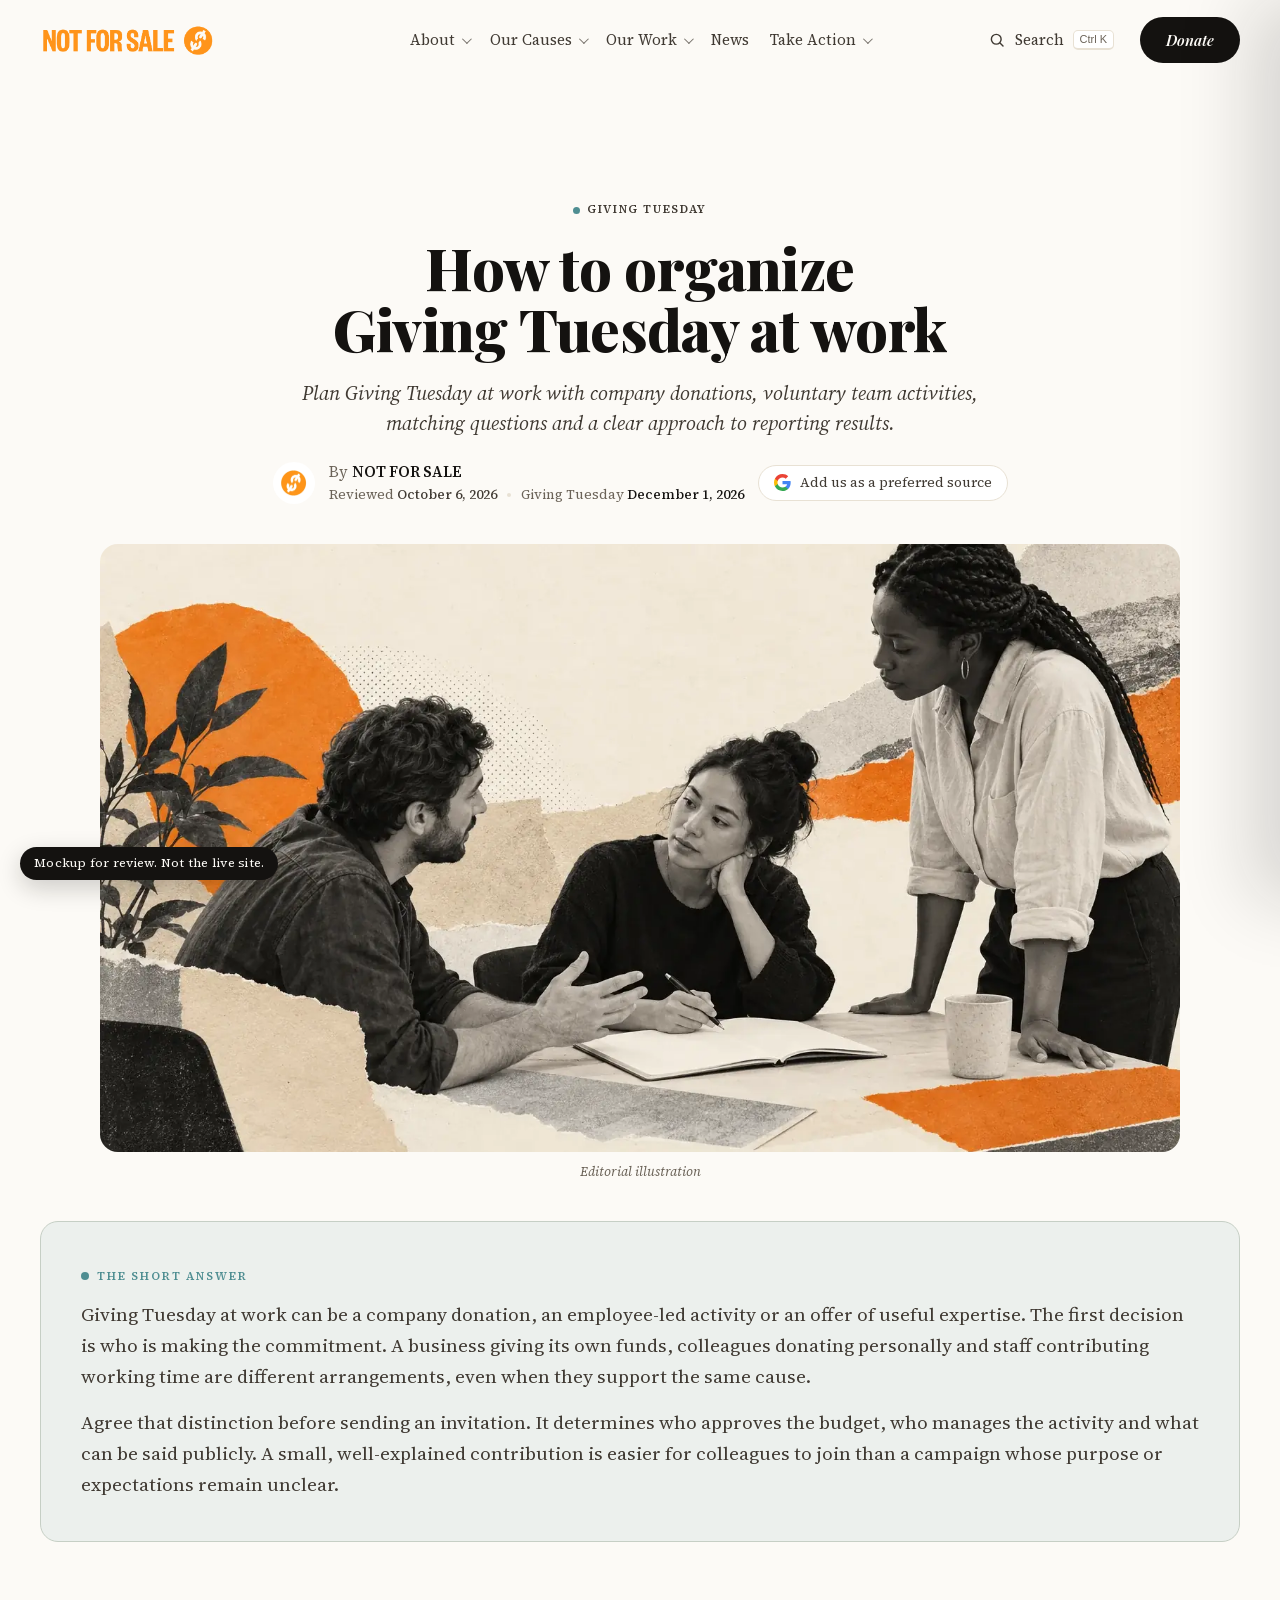
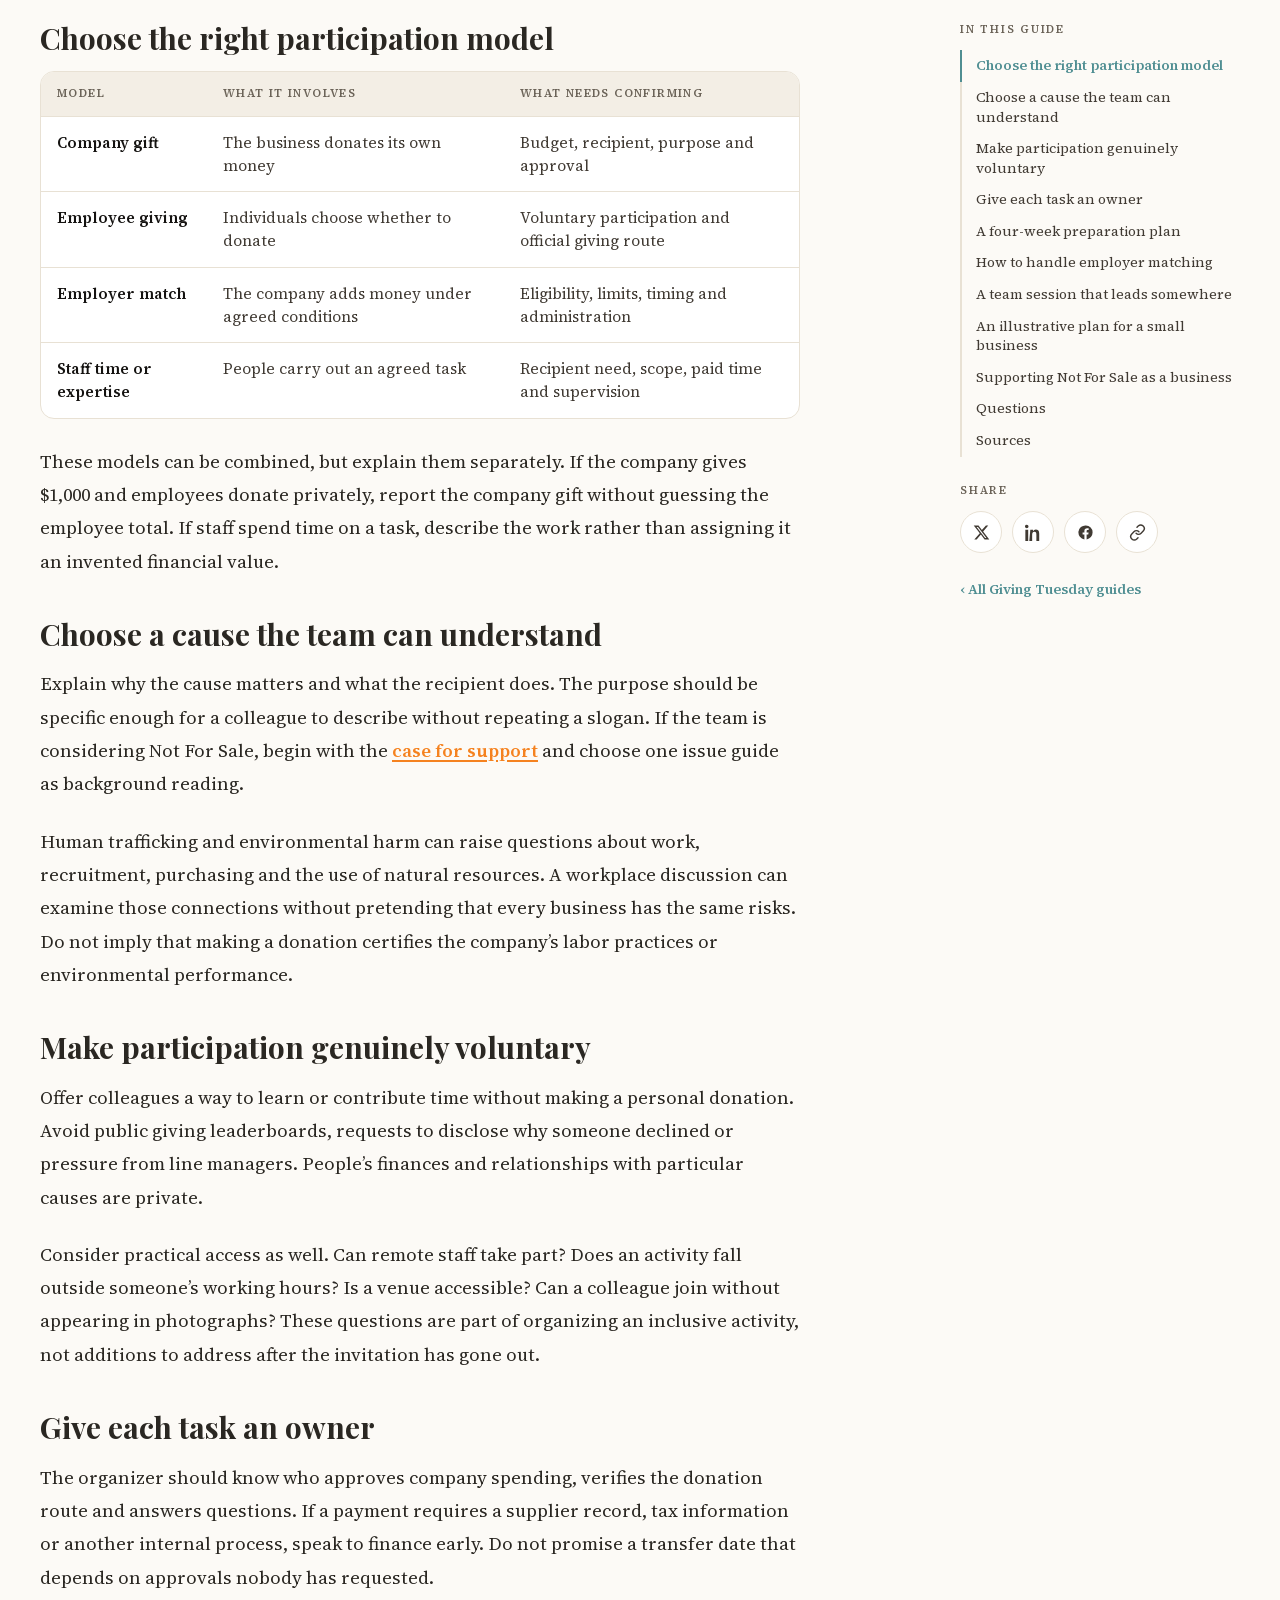
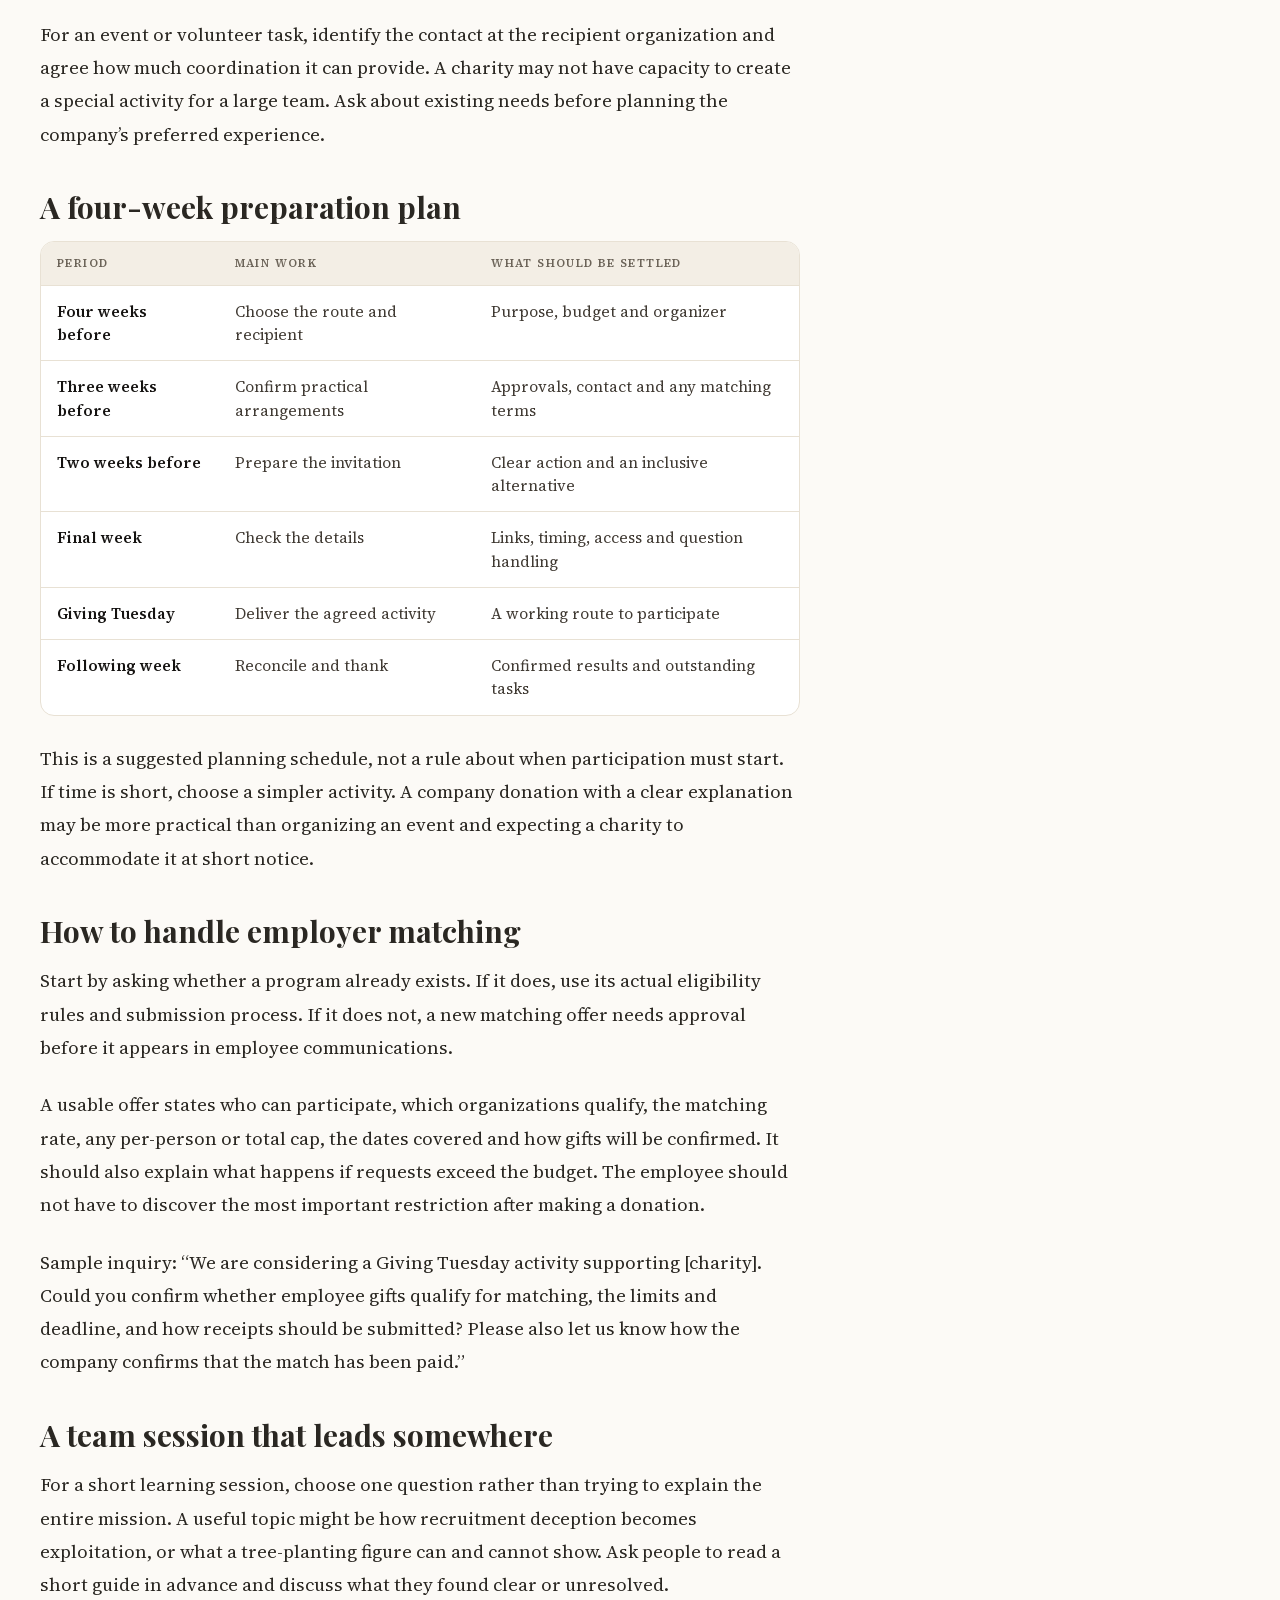
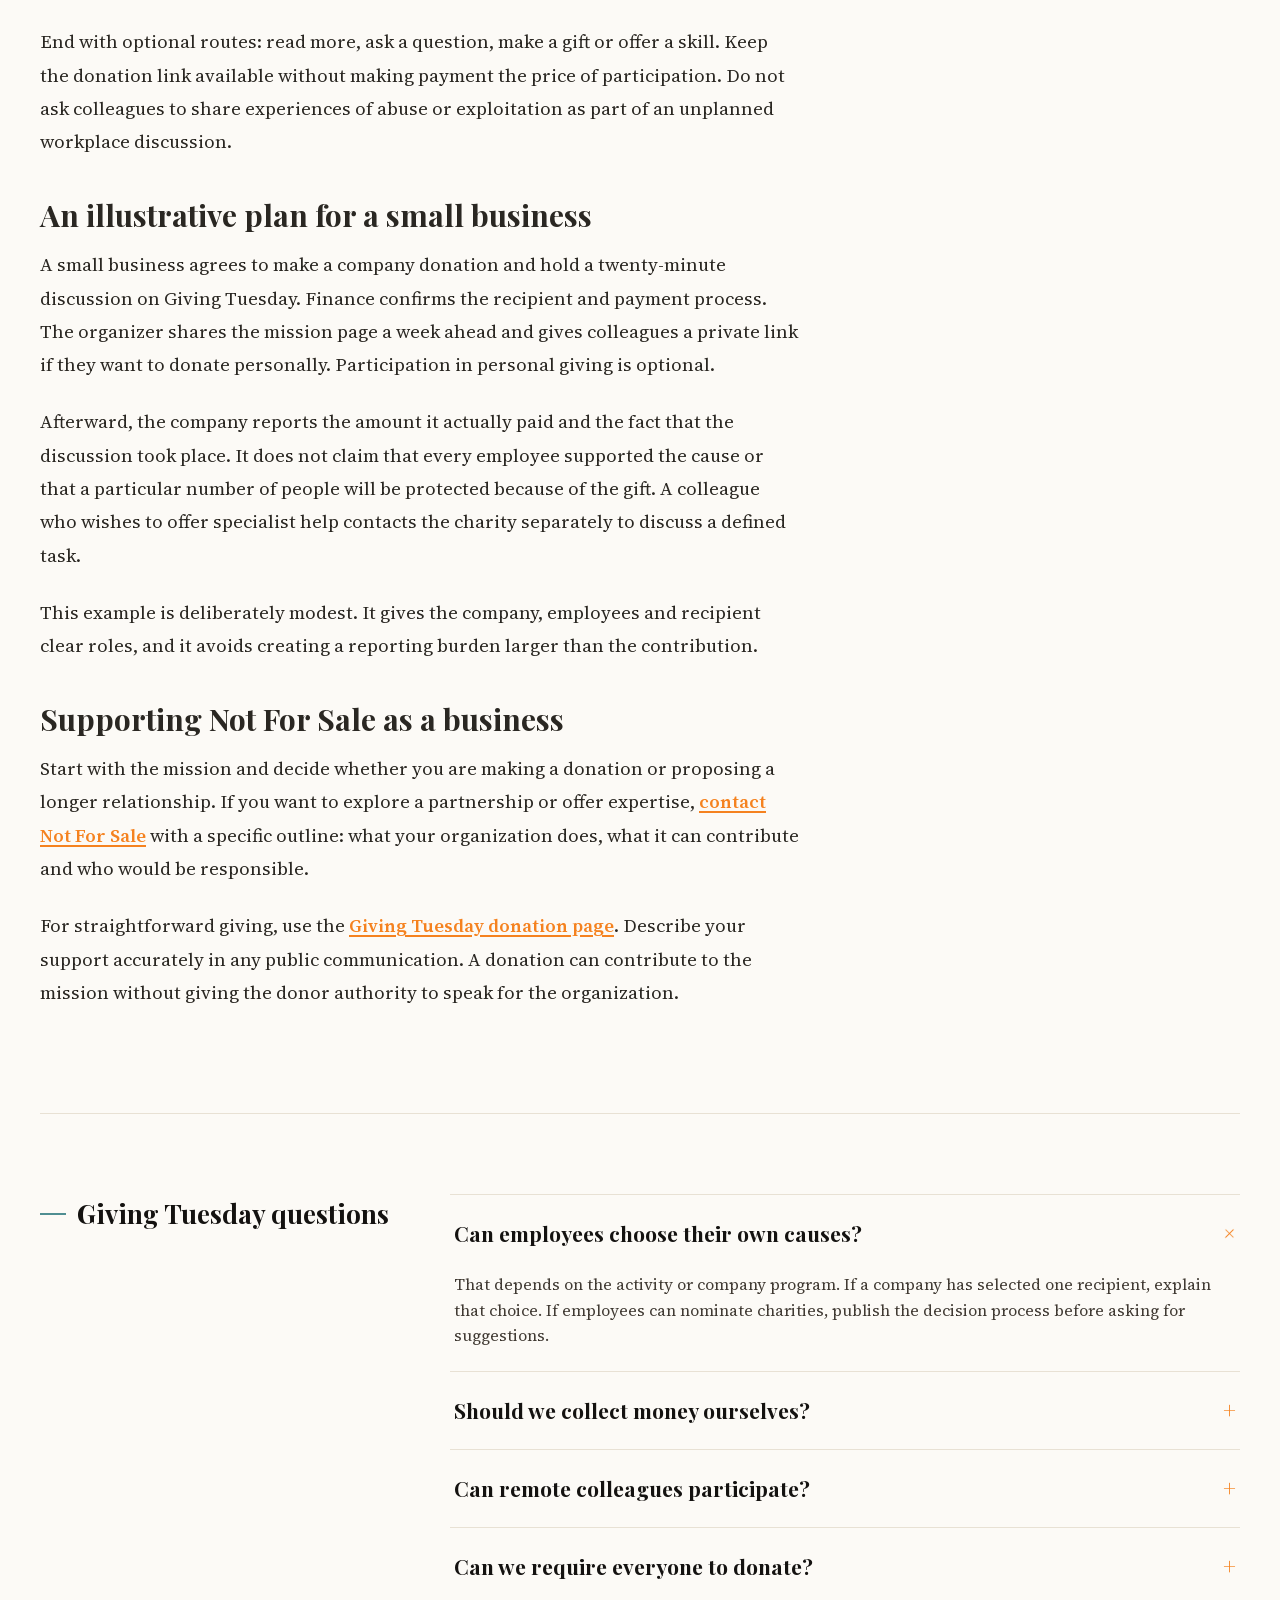
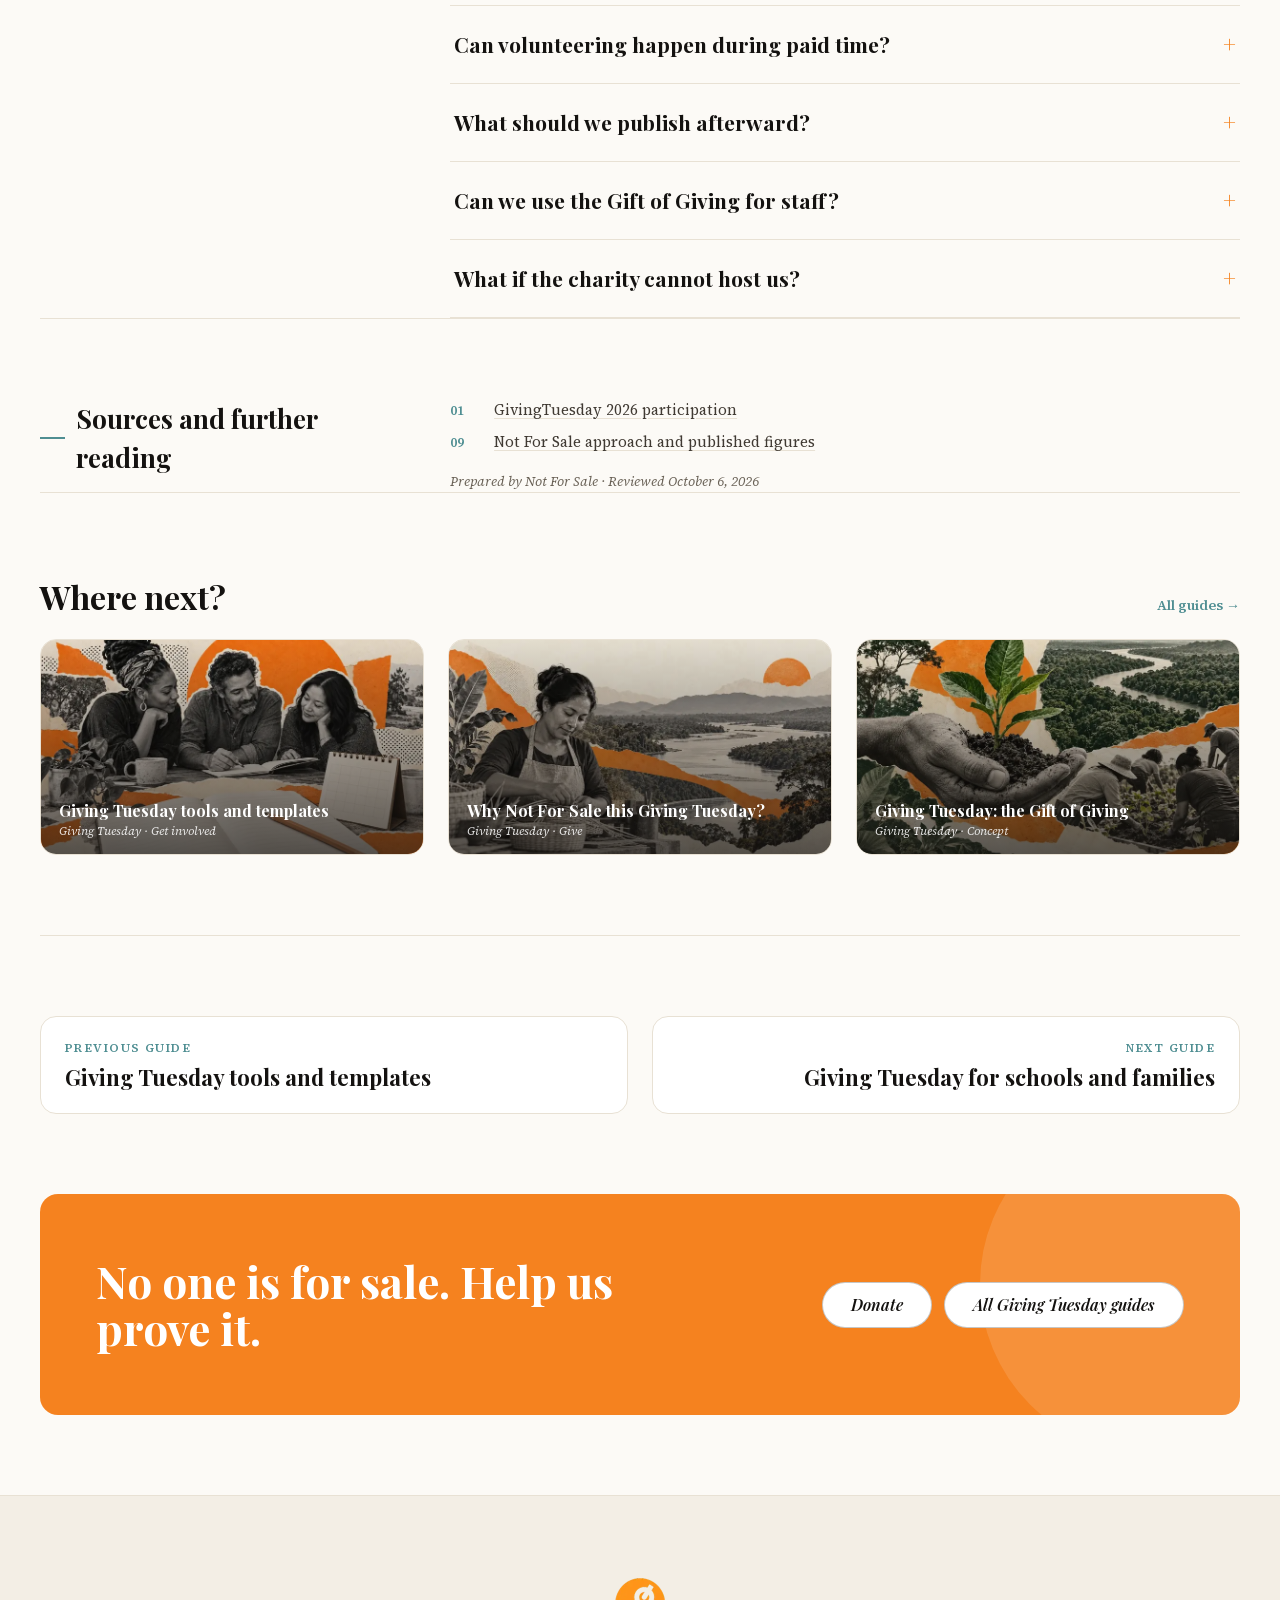
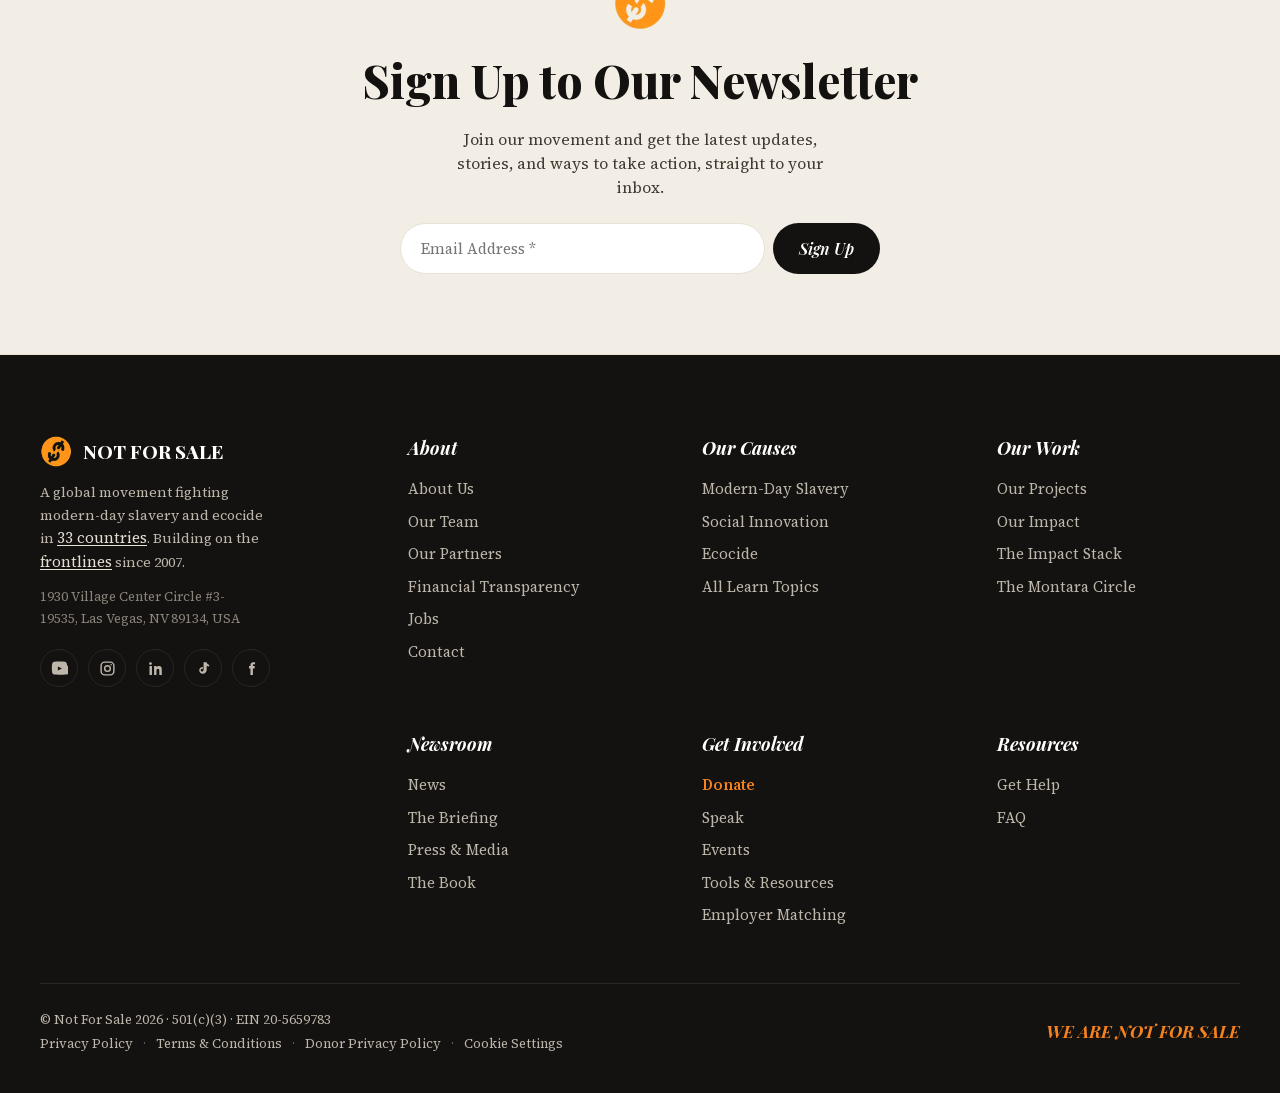
==== commit c49eddf7: "Guide head matches the news story page The guide title area now uses the story page's .posthead: a c" ====
--- a/businesses/index.html
+++ b/businesses/index.html
@@ -11,7 +11,7 @@
 <link rel="stylesheet" href="../assets/css/chrome.css?v=a6335540">
 <link rel="stylesheet" href="../assets/fonts/fonts.css?v=5a9e098c">
 <link rel="stylesheet" href="../assets/css/styles.css?v=89c19858">
-<link rel="stylesheet" href="../assets/css/gt.css?v=90fc3124">
+<link rel="stylesheet" href="../assets/css/gt.css?v=ea6b7e1f">
 <script src="../assets/js/config.js?v=410d398c" defer></script>
 <script src="../assets/js/app.js?v=a1610b65" defer></script>
 <script src="../assets/js/gt.js?v=3490eb53" defer></script>
@@ -20,11 +20,18 @@
 <div class="wp-site-blocks">
 <header class="wp-block-template-part"><a class="skip-link" href="#nfs-main">Skip to content</a><div id="bar"></div><div id="site-header"></div><div id="nfs-main" tabindex="-1"></div></header>
 <main class="gt gt-guide">
+<div class="postwrap"><header class="posthead">
+  <a class="tag cat" href="../"><span class="dot" style="background:#4f8e92"></span>Giving Tuesday</a>
+  <h1>How to organize Giving Tuesday at work</h1>
+  <p class="dek">Plan Giving Tuesday at work with company donations, voluntary team activities, matching questions and a clear approach to reporting results.</p>
+  <div class="byline">
+    <div class="av gt-av"><img src="../assets/img/favicon.png" alt="Not For Sale" width="27" height="27"></div>
+    <div class="byl"><div class="byl-who">By <b>NOT FOR SALE</b></div><div class="byl-dates"><span>Reviewed <time datetime="2026-10-06">October 6, 2026</time></span><span class="byl-upd">Giving Tuesday <time datetime="2026-12-01">December 1, 2026</time></span></div></div>
+    <a class="gps" href="https://www.google.com/preferences/source?q=wearenotforsale.org" target="_blank" rel="noopener noreferrer"><svg viewBox="0 0 18 18" xmlns="http://www.w3.org/2000/svg" aria-hidden="true" focusable="false"><path d="M17.64 9.2045C17.64 8.56636 17.5827 7.95272 17.4764 7.36363H9V10.845H13.8436C13.635 11.97 13.0009 12.9231 12.0477 13.5613V15.8195H14.9564C16.6582 14.2527 17.64 11.9454 17.64 9.2045Z" fill="#4285F4"/><path d="M9 18C11.43 18 13.4673 17.1941 14.9564 15.8195L12.0477 13.5613C11.2418 14.1013 10.2109 14.4204 9 14.4204C6.65591 14.4204 4.67182 12.8372 3.96409 10.71H0.957275V13.0418C2.43818 15.9831 5.48182 18 9 18Z" fill="#34A853"/><path d="M3.96409 10.71C3.78409 10.17 3.68182 9.59318 3.68182 9C3.68182 8.40682 3.78409 7.83 3.96409 7.29V4.95818H0.957275C0.347727 6.17318 0 7.54773 0 9C0 10.4523 0.347727 11.8268 0.957275 13.0418L3.96409 10.71Z" fill="#FBBC05"/><path d="M9 3.57955C10.3214 3.57955 11.5077 4.03364 12.4405 4.92545L15.0218 2.34409C13.4632 0.891818 11.4259 0 9 0C5.48182 0 2.43818 2.01682 0.957275 4.95818L3.96409 7.29C4.67182 5.16273 6.65591 3.57955 9 3.57955Z" fill="#EA4335"/></svg><span>Add us as a preferred source</span></a>
+  </div>
+</header></div>
+<div class="wrap"><figure class="gt-cover fade"><div class="postcover"><div class="nfs-cover"><img class="nfs-cover-img" src="../assets/img/businesses-1600.webp" srcset="../assets/img/businesses-800.webp 800w, ../assets/img/businesses-1600.webp 1600w" sizes="(max-width: 860px) 100vw, 1200px" alt="Editorial collage of colleagues planning a shared activity." decoding="async" fetchpriority="high" loading="eager"></div></div><figcaption class="gt-cap">Editorial illustration</figcaption></figure></div>
 <div class="wrap ex" id="exRoot" style="--accent:#4f8e92">
-  <div class="ex-progress" id="exProg" aria-hidden="true"></div>
-  <nav class="ex-crumb fade" aria-label="Breadcrumb"><a href="../">Giving Tuesday</a><span class="sep" aria-hidden="true">/</span><span>Giving Tuesday at work</span></nav>
-  <section class="ex-hero"><div class="fade"><div class="kicker"><span class="dash"></span>Giving Tuesday · December 1, 2026</div><h1>How to organize Giving Tuesday at work</h1></div></section>
-  <figure class="gt-figure fade"><div class="ex-cover"><div class="nfs-cover"><img class="nfs-cover-img" src="../assets/img/businesses-1600.webp" srcset="../assets/img/businesses-800.webp 800w, ../assets/img/businesses-1600.webp 1600w" sizes="(max-width: 860px) 100vw, 1200px" alt="Editorial collage of colleagues planning a shared activity." decoding="async" fetchpriority="high" loading="eager"></div></div><figcaption class="gt-cap">Editorial illustration</figcaption></figure>
   <div class="ex-answer fade"><div class="lab">The short answer</div><p>Giving Tuesday at work can be a company donation, an employee-led activity or an offer of useful expertise. The first decision is who is making the commitment. A business giving its own funds, colleagues donating personally and staff contributing working time are different arrangements, even when they support the same cause.</p><p>Agree that distinction before sending an invitation. It determines who approves the budget, who manages the activity and what can be said publicly. A small, well-explained contribution is easier for colleagues to join than a campaign whose purpose or expectations remain unclear.</p></div>
 
   <div class="postlayout gt-body">
--- a/assets/css/gt.css
+++ b/assets/css/gt.css
@@ -49,12 +49,27 @@
 @media(max-width:760px){.gt-gift{grid-template-columns:minmax(0,1fr)}.gt-gift-go{align-items:flex-start}}
 
 /* ---------------- Guide ---------------- */
-.gt-figure{margin:0 0 var(--sec)}
-.gt-figure .ex-cover{margin-bottom:0;aspect-ratio:16/7}
-.gt-figure .ex-cover::after{content:none}
-.gt-figure .nfs-cover-img{object-position:50% 45%}
-.gt-cap{font-size:13px;font-style:italic;color:var(--muted);margin-top:10px}
-@media(max-width:600px){.gt-figure .ex-cover{aspect-ratio:3/2}}
+/* Head: the news story page's (.posthead): category tag, title, italic summary, byline, cover */
+.gt .posthead .tag.cat{display:inline-flex;text-decoration:none;margin-bottom:18px}
+.gt .posthead .tag.cat:hover{color:var(--ink)}
+.gt .posthead h1{text-wrap:balance}
+.gt-av{background:#fff;display:grid;place-items:center}
+.gt-av img{width:27px;height:27px;object-fit:contain}
+/* byline dates and the preferred-source pill, as nfs-core prints them on story pages */
+.posthead .byline .byl{display:flex;flex-direction:column;align-items:flex-start;gap:4px;text-align:left;line-height:1.35;min-width:0}
+.posthead .byline .byl-who{font-size:15px;color:var(--muted)}
+.posthead .byline .byl-dates{display:flex;flex-wrap:wrap;align-items:center;gap:2px 0;font-size:13.5px;color:var(--muted)}
+.posthead .byline .byl-dates time{color:var(--ink-2);font-weight:500}
+.posthead .byline .byl-upd::before{content:"";display:inline-block;width:4px;height:4px;border-radius:50%;background:var(--line);margin:0 10px 2px;vertical-align:middle}
+.posthead .byline .byl-upd time{color:var(--ink)}
+.posthead .byline .byl-dates span{white-space:nowrap}
+@media(max-width:760px){.posthead .byline .byl-dates{flex-direction:column;align-items:flex-start;gap:2px}.posthead .byline .byl-upd::before{display:none}}
+.gps{display:inline-flex;align-items:center;gap:9px;border:1px solid var(--line);background:#fff;border-radius:40px;padding:8px 15px;font-size:13.5px;line-height:1.3;color:var(--ink-2);white-space:nowrap;text-decoration:none;transition:transform .2s var(--ease),border-color .2s,box-shadow .2s,color .2s}
+.gps:hover{border-color:#c9beab;color:var(--ink);box-shadow:0 8px 18px -12px rgba(20,18,16,.4);transform:translateY(-1px)}
+.gps svg{width:17px;height:17px;flex:0 0 auto}
+.gt-cover{margin:0}
+.gt-cover .postcover{margin-bottom:0}
+.gt-cap{font-size:13px;font-style:italic;color:var(--muted);text-align:center;margin:10px 0 clamp(28px,4vw,40px)}
 .ex-answer p+p{margin-top:14px}
 .ex-answer a{color:var(--nfs-d);text-decoration:underline;text-underline-offset:3px}
 .gt-act{margin-top:20px}
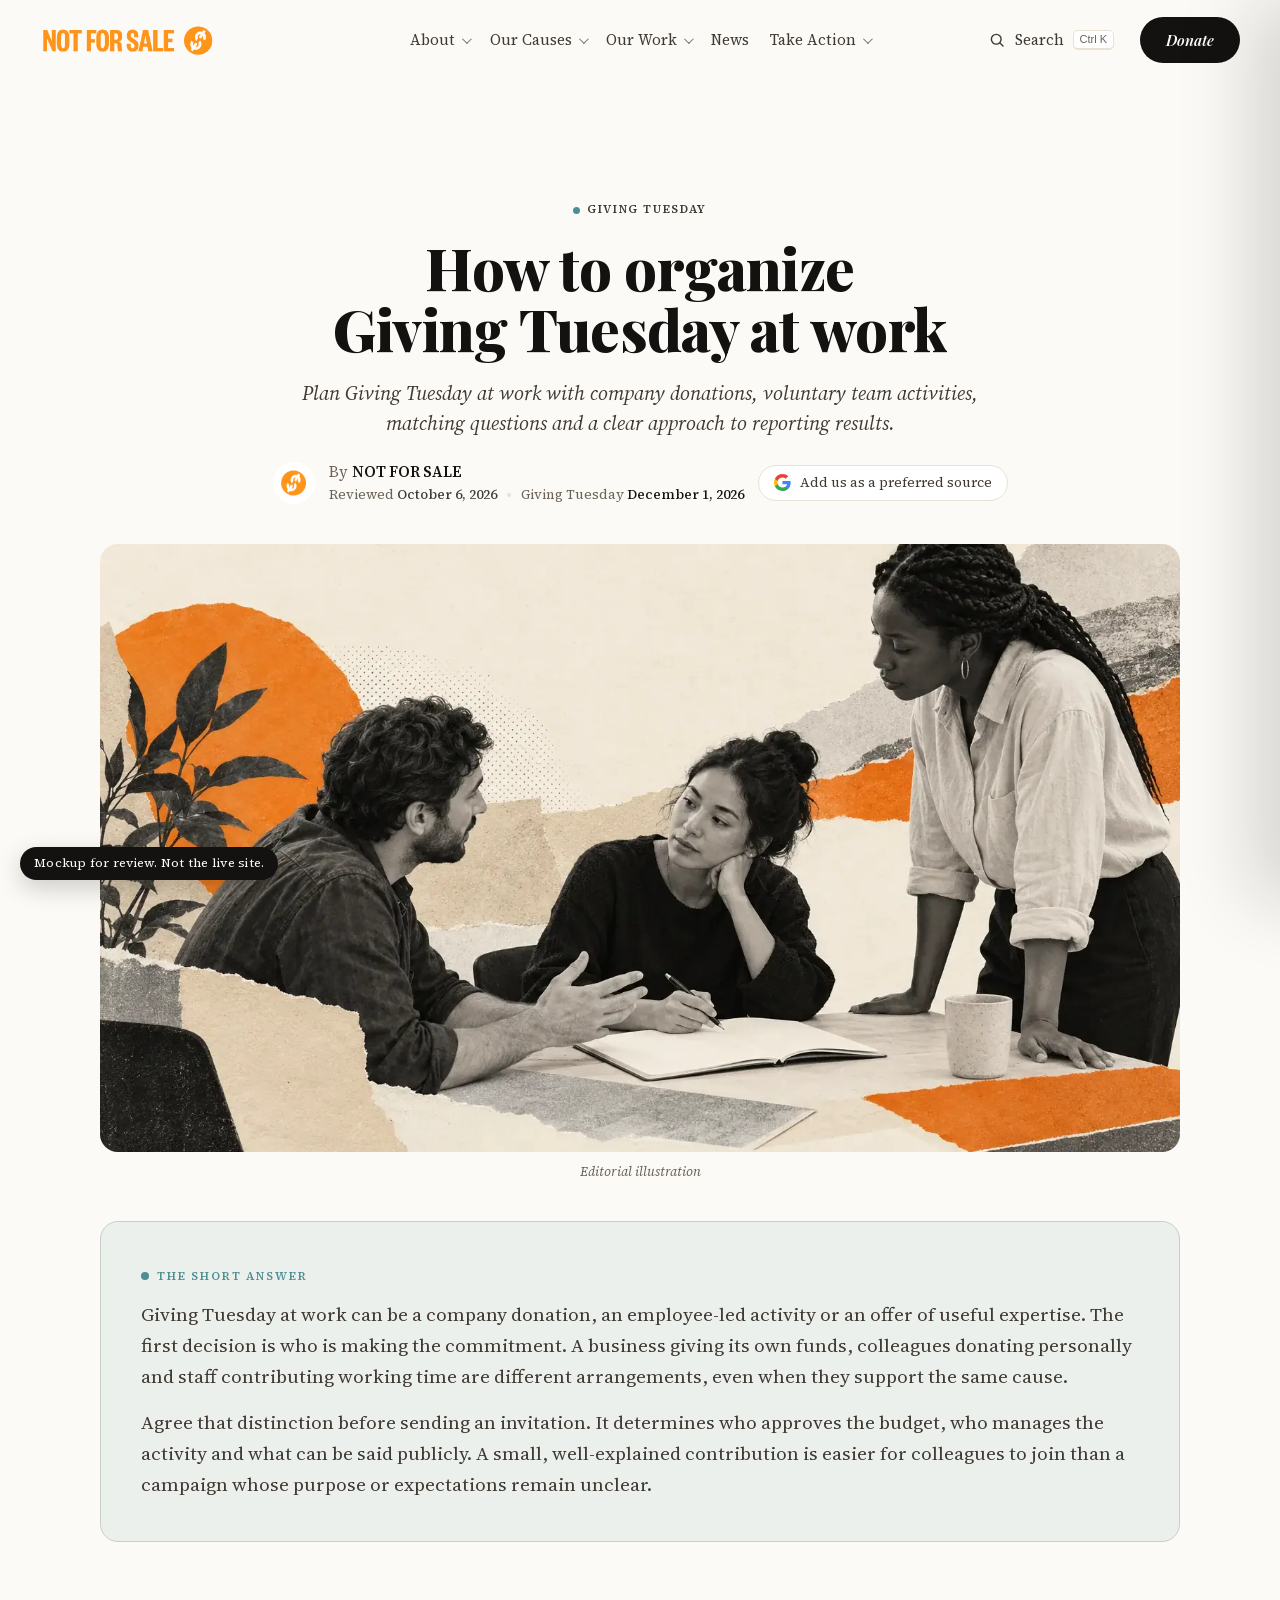
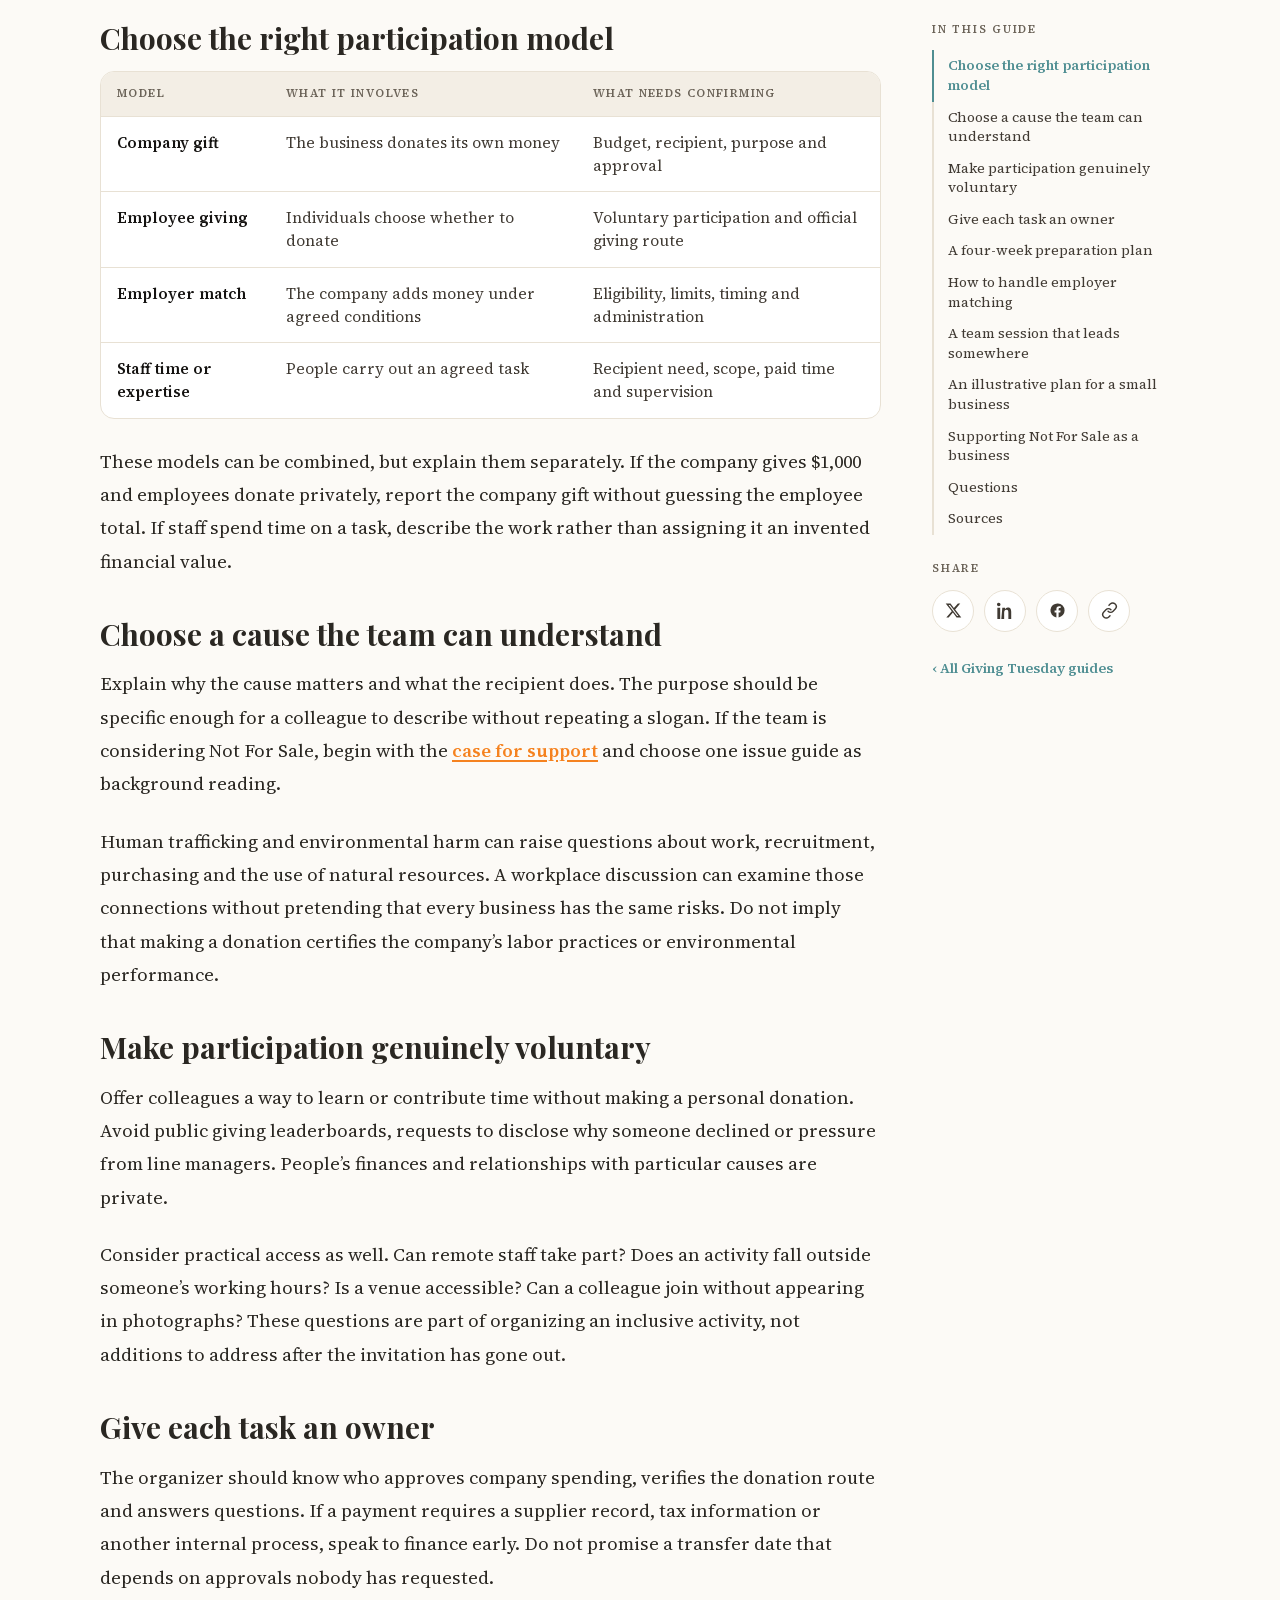
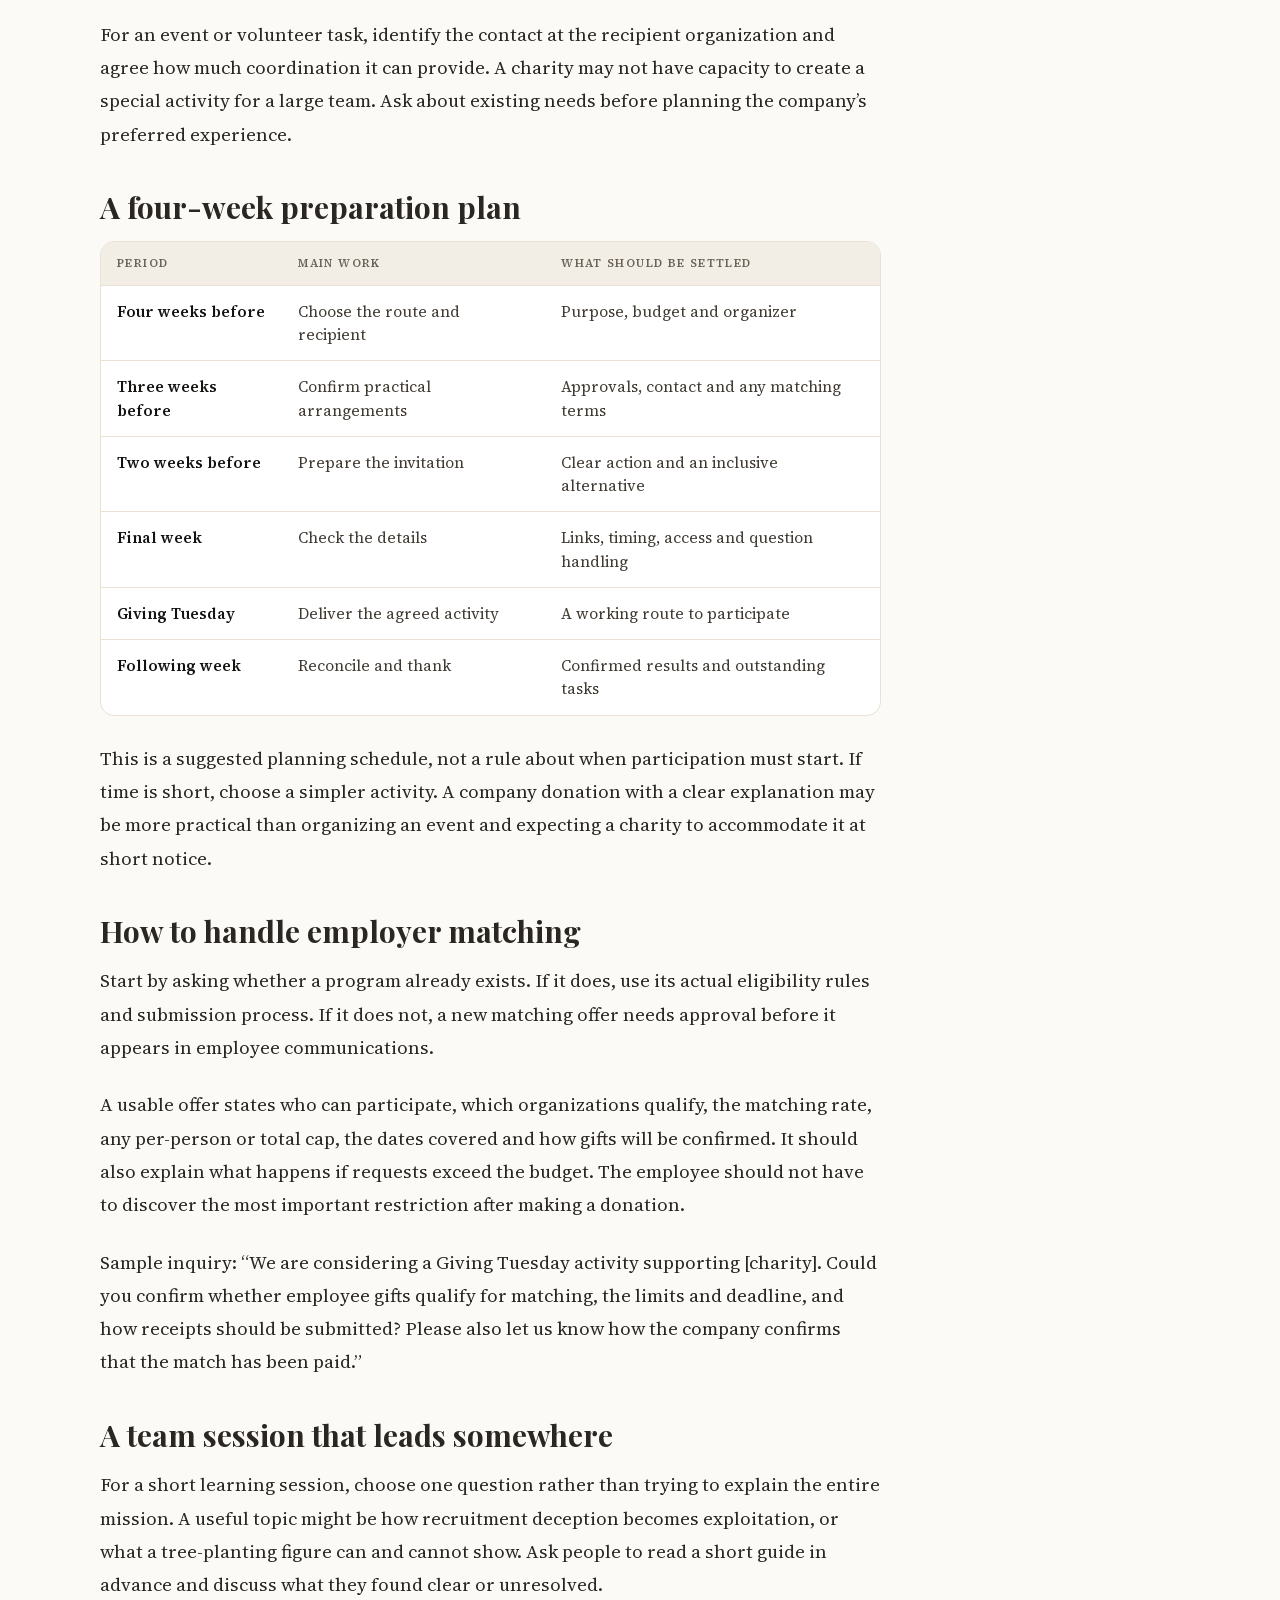
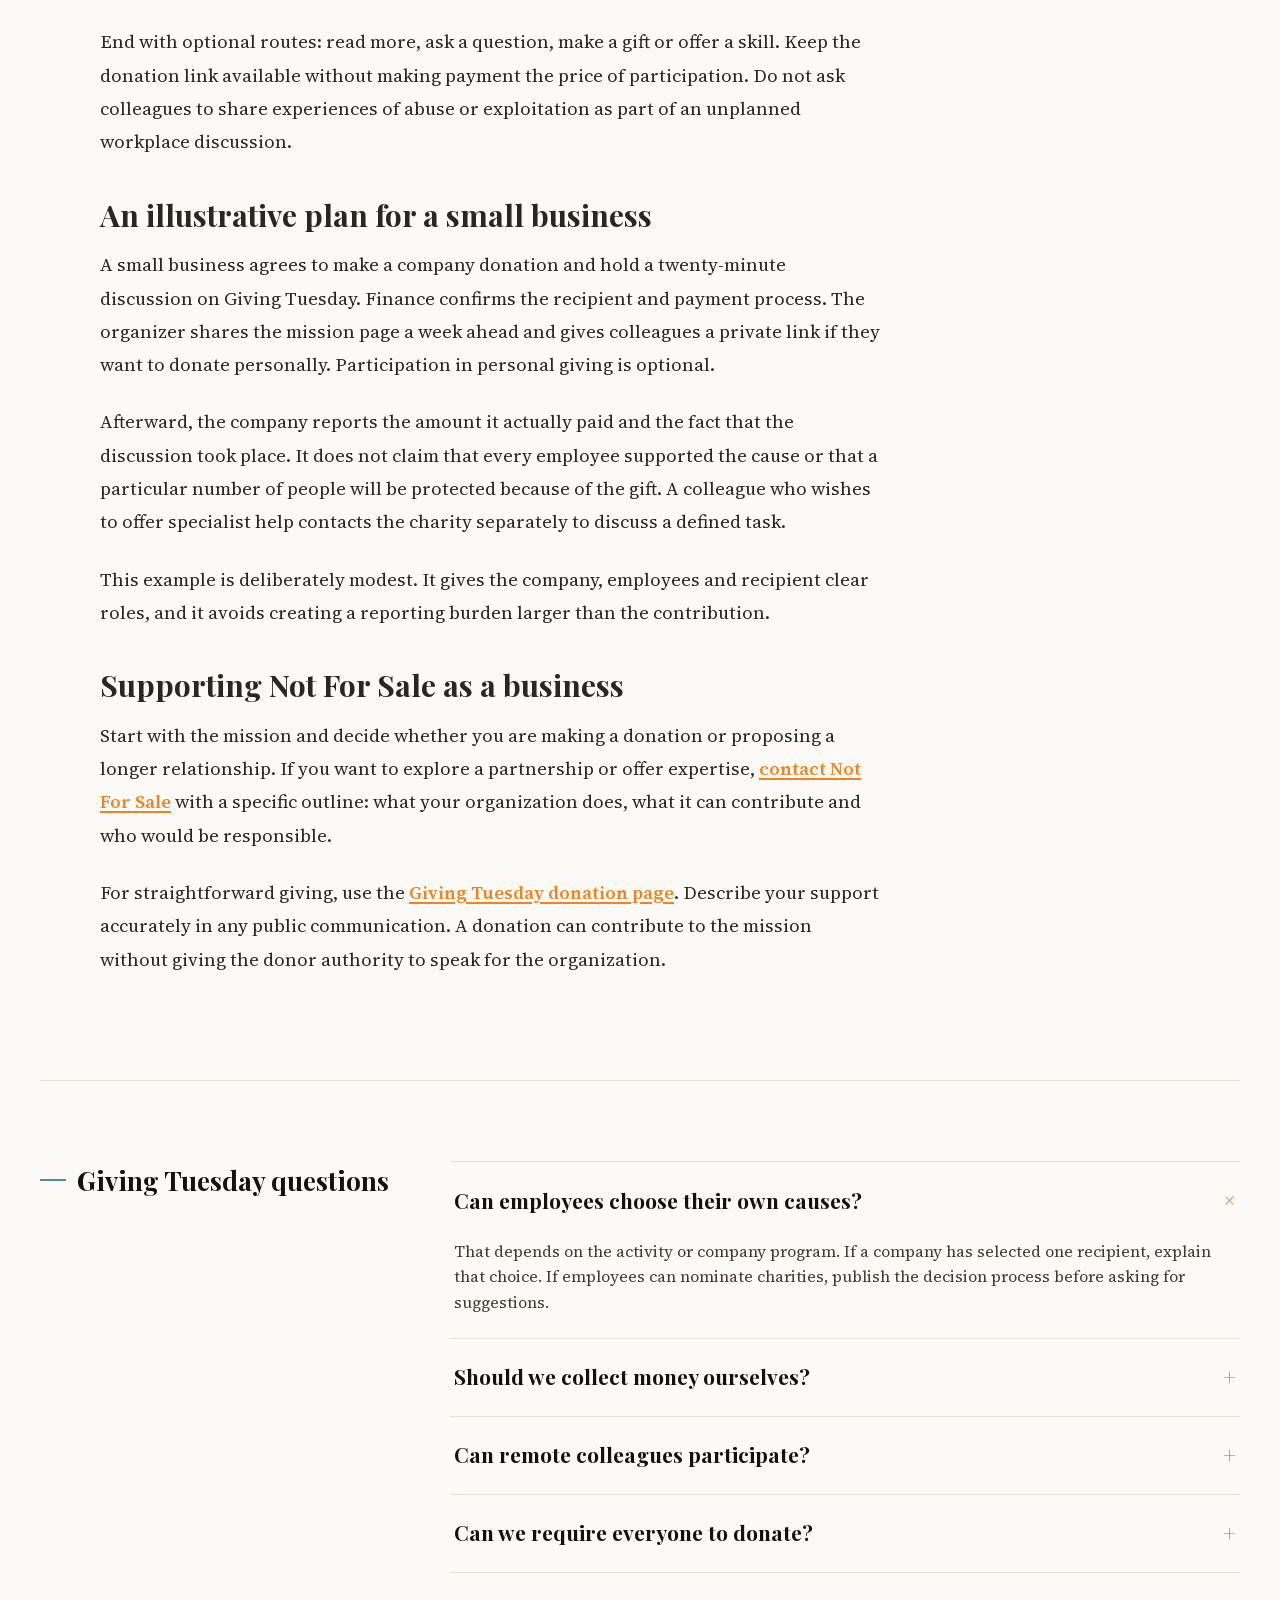
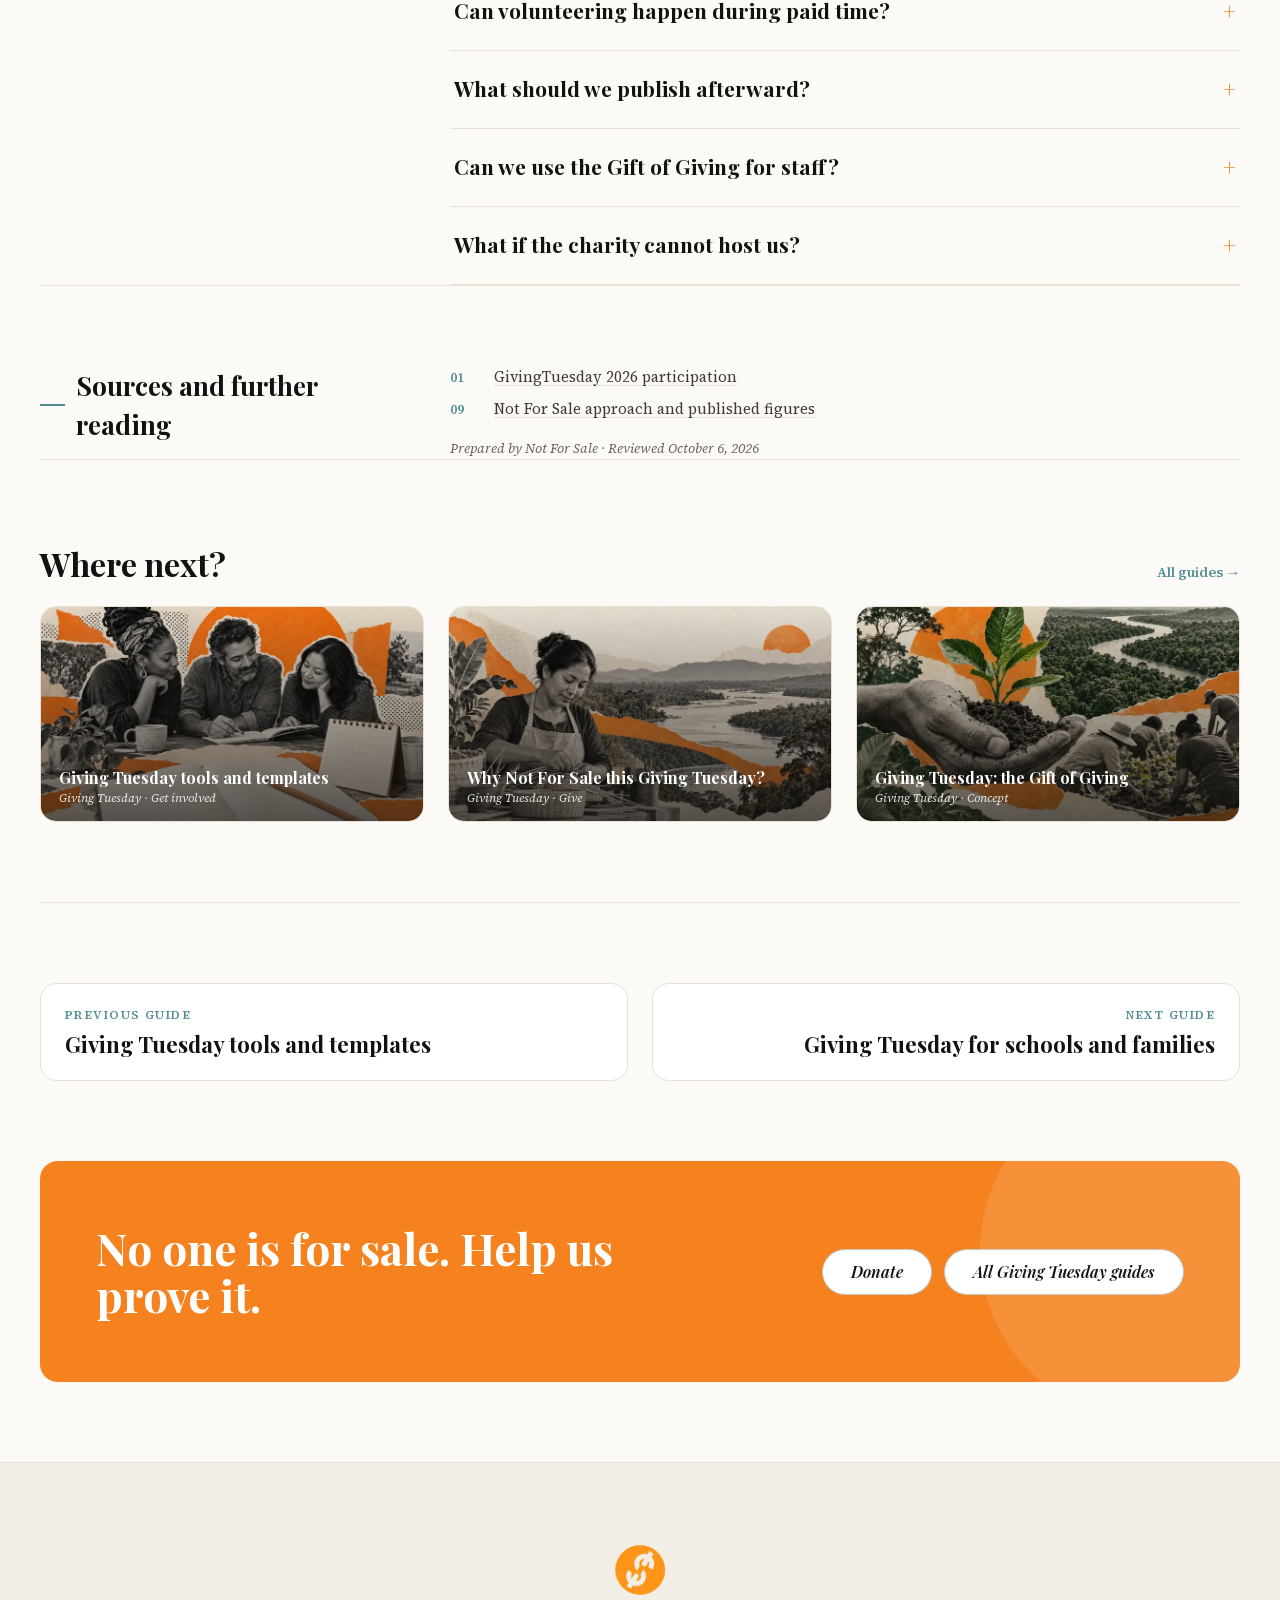
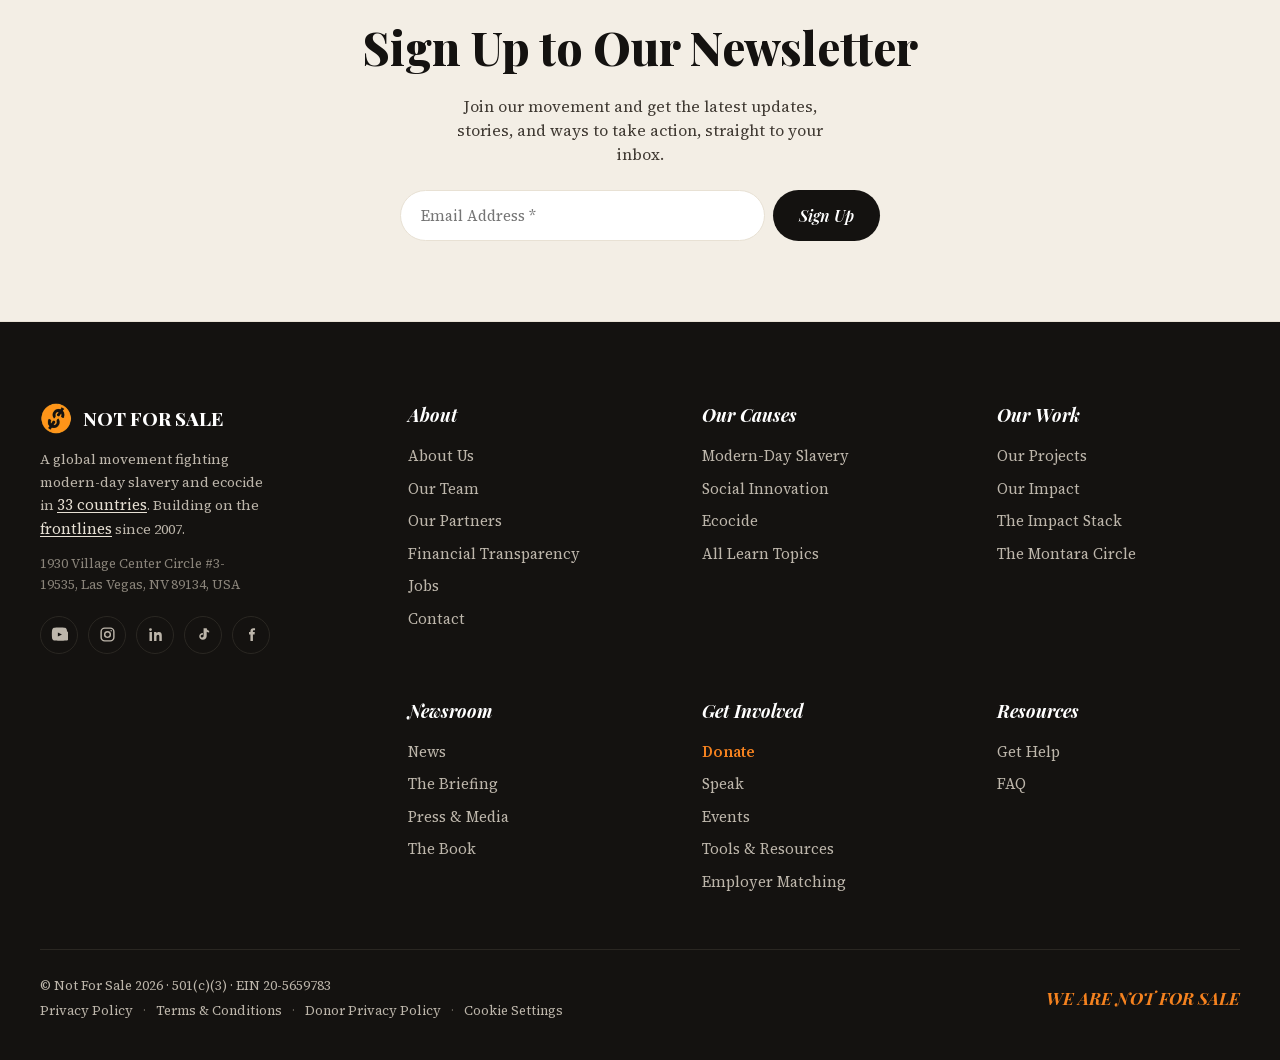
==== commit bc05557d: "Guide body uses the story page's grid as it is The article and the contents column had been pushed t" ====
--- a/businesses/index.html
+++ b/businesses/index.html
@@ -11,7 +11,7 @@
 <link rel="stylesheet" href="../assets/css/chrome.css?v=a6335540">
 <link rel="stylesheet" href="../assets/fonts/fonts.css?v=5a9e098c">
 <link rel="stylesheet" href="../assets/css/styles.css?v=89c19858">
-<link rel="stylesheet" href="../assets/css/gt.css?v=ea6b7e1f">
+<link rel="stylesheet" href="../assets/css/gt.css?v=27284cb8">
 <script src="../assets/js/config.js?v=410d398c" defer></script>
 <script src="../assets/js/app.js?v=a1610b65" defer></script>
 <script src="../assets/js/gt.js?v=3490eb53" defer></script>
--- a/assets/css/gt.css
+++ b/assets/css/gt.css
@@ -76,17 +76,18 @@
 .gt-act .btn{margin:0;text-decoration:none!important;color:#fff!important}
 .gt-note{font-size:14.5px!important;color:var(--muted)!important;font-style:italic}
 
-/* Guide body: the story page's layout (.postlayout): article left, contents and share on the right.
-   Aligned to the page edges like the answer box above, with the article kept to a reading width. */
+/* Guide body: the story page's layout as it is (.postlayout: 1080px, article left, a 248px column
+   with contents and share on the right). */
+/* The answer box is as wide as the story cover and body (1080px), its text running full width */
+.gt .ex-answer{max-width:1080px;margin-inline:auto}
 .gt .ex-answer p{max-width:none}
-.gt .postlayout{max-width:none;grid-template-columns:minmax(0,760px) minmax(240px,280px);justify-content:space-between;padding-bottom:var(--sec)}
+.gt .postlayout{padding-bottom:var(--sec)}
 .gt-rail{max-height:calc(100vh - var(--navh) - 48px);overflow-y:auto;overscroll-behavior:contain;padding-right:8px;scrollbar-width:thin}
 .gt .post-toc-nav a.on{color:var(--accent);border-left-color:var(--accent)}
 .gt-back{display:inline-block;font-size:14px;font-weight:600;color:var(--accent);text-decoration:none}
 .gt-back:hover{text-decoration:underline}
 .gt-toc-m{display:none}
 @media(max-width:900px){
-  .gt .postlayout{grid-template-columns:minmax(0,1fr)}
   .gt-rail{max-height:none;overflow:visible;padding-right:0}
   .gt-toc-m{display:block;border:1px solid var(--line);border-radius:14px;background:#fff;margin-bottom:28px}
   .gt-back{display:none}
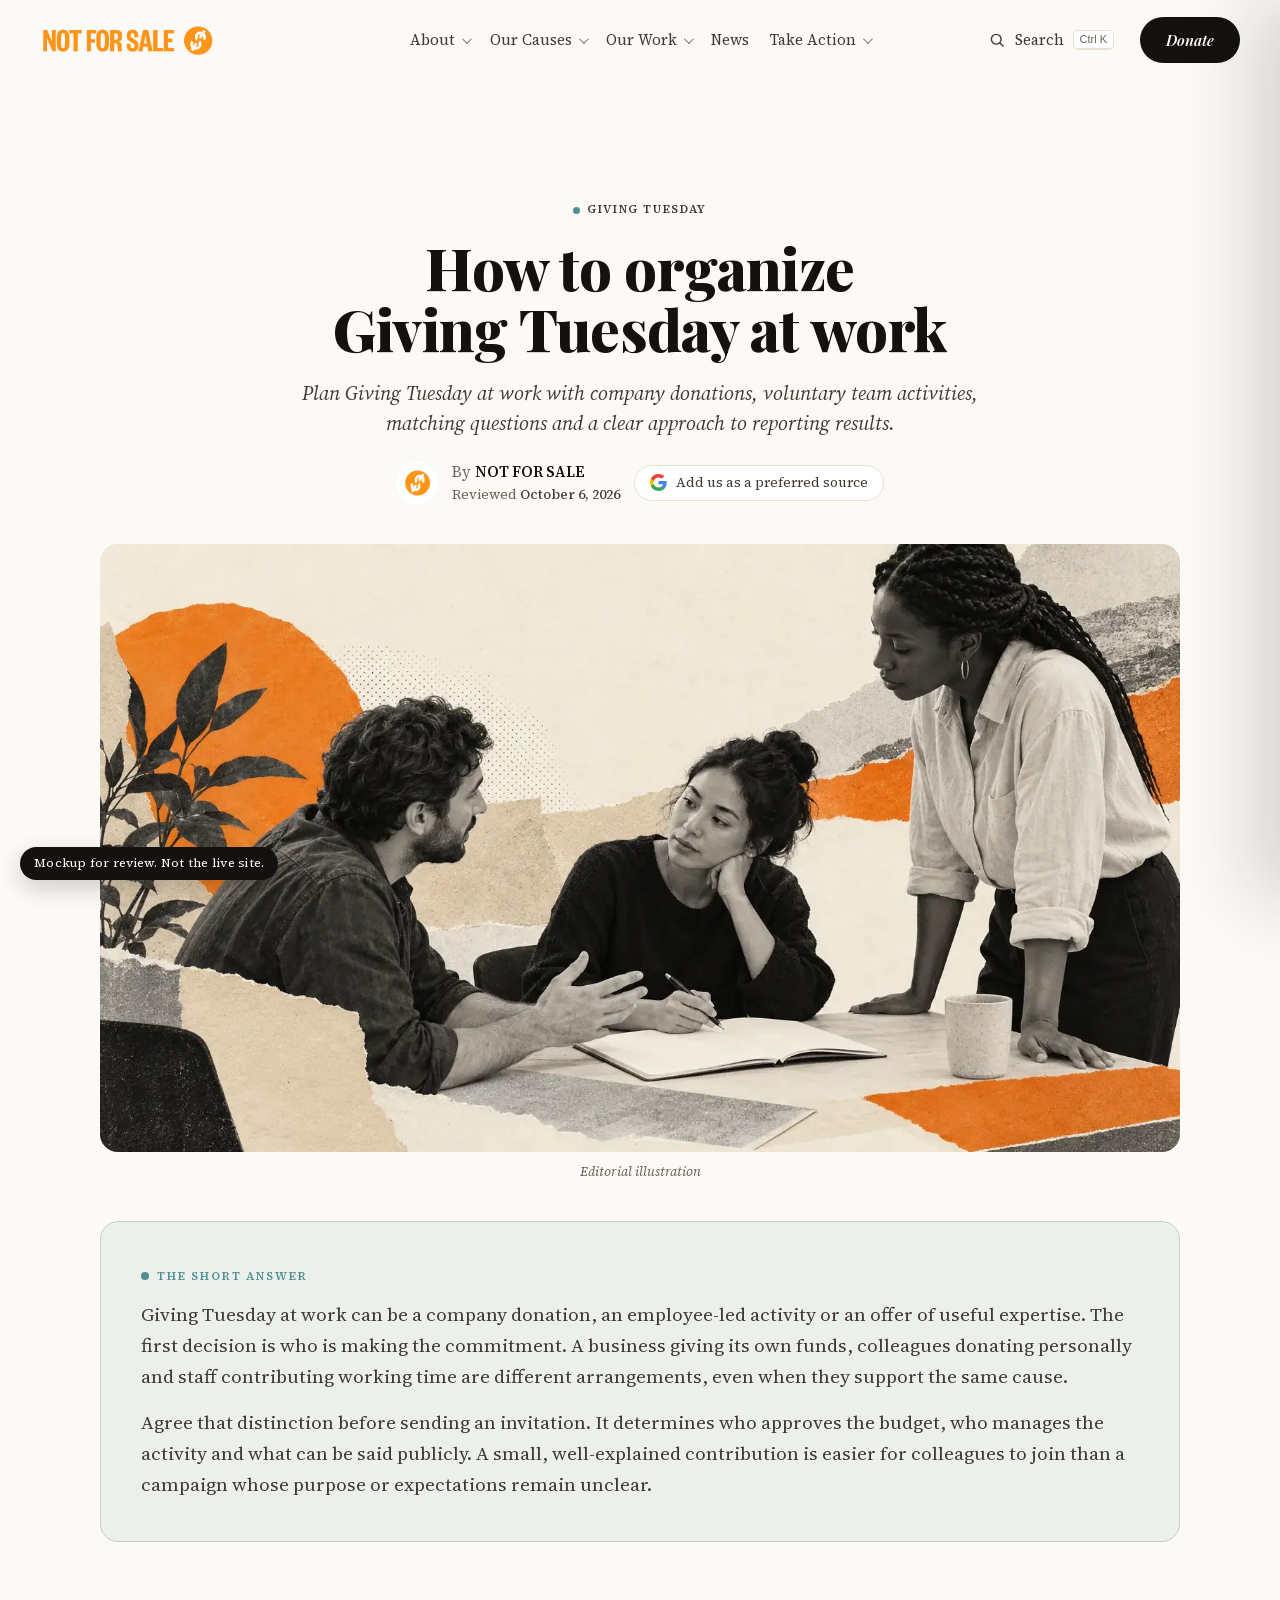
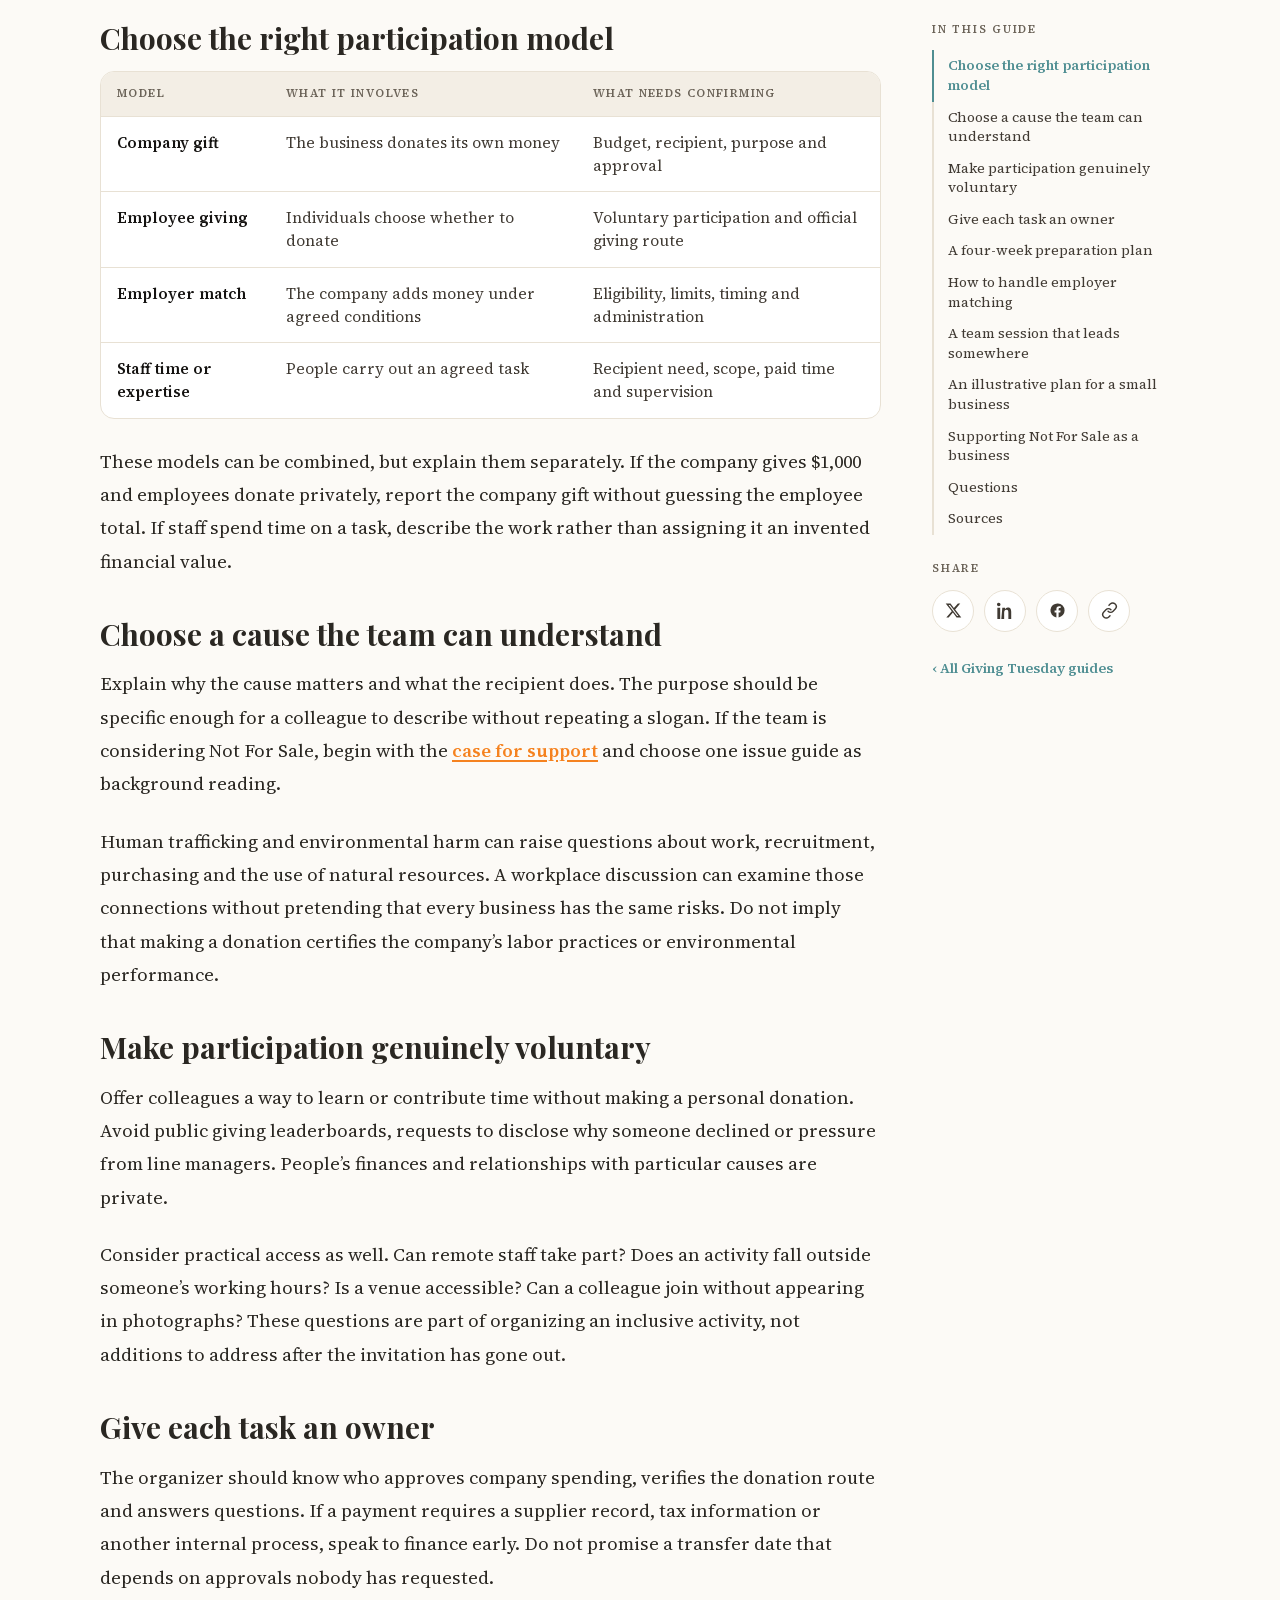
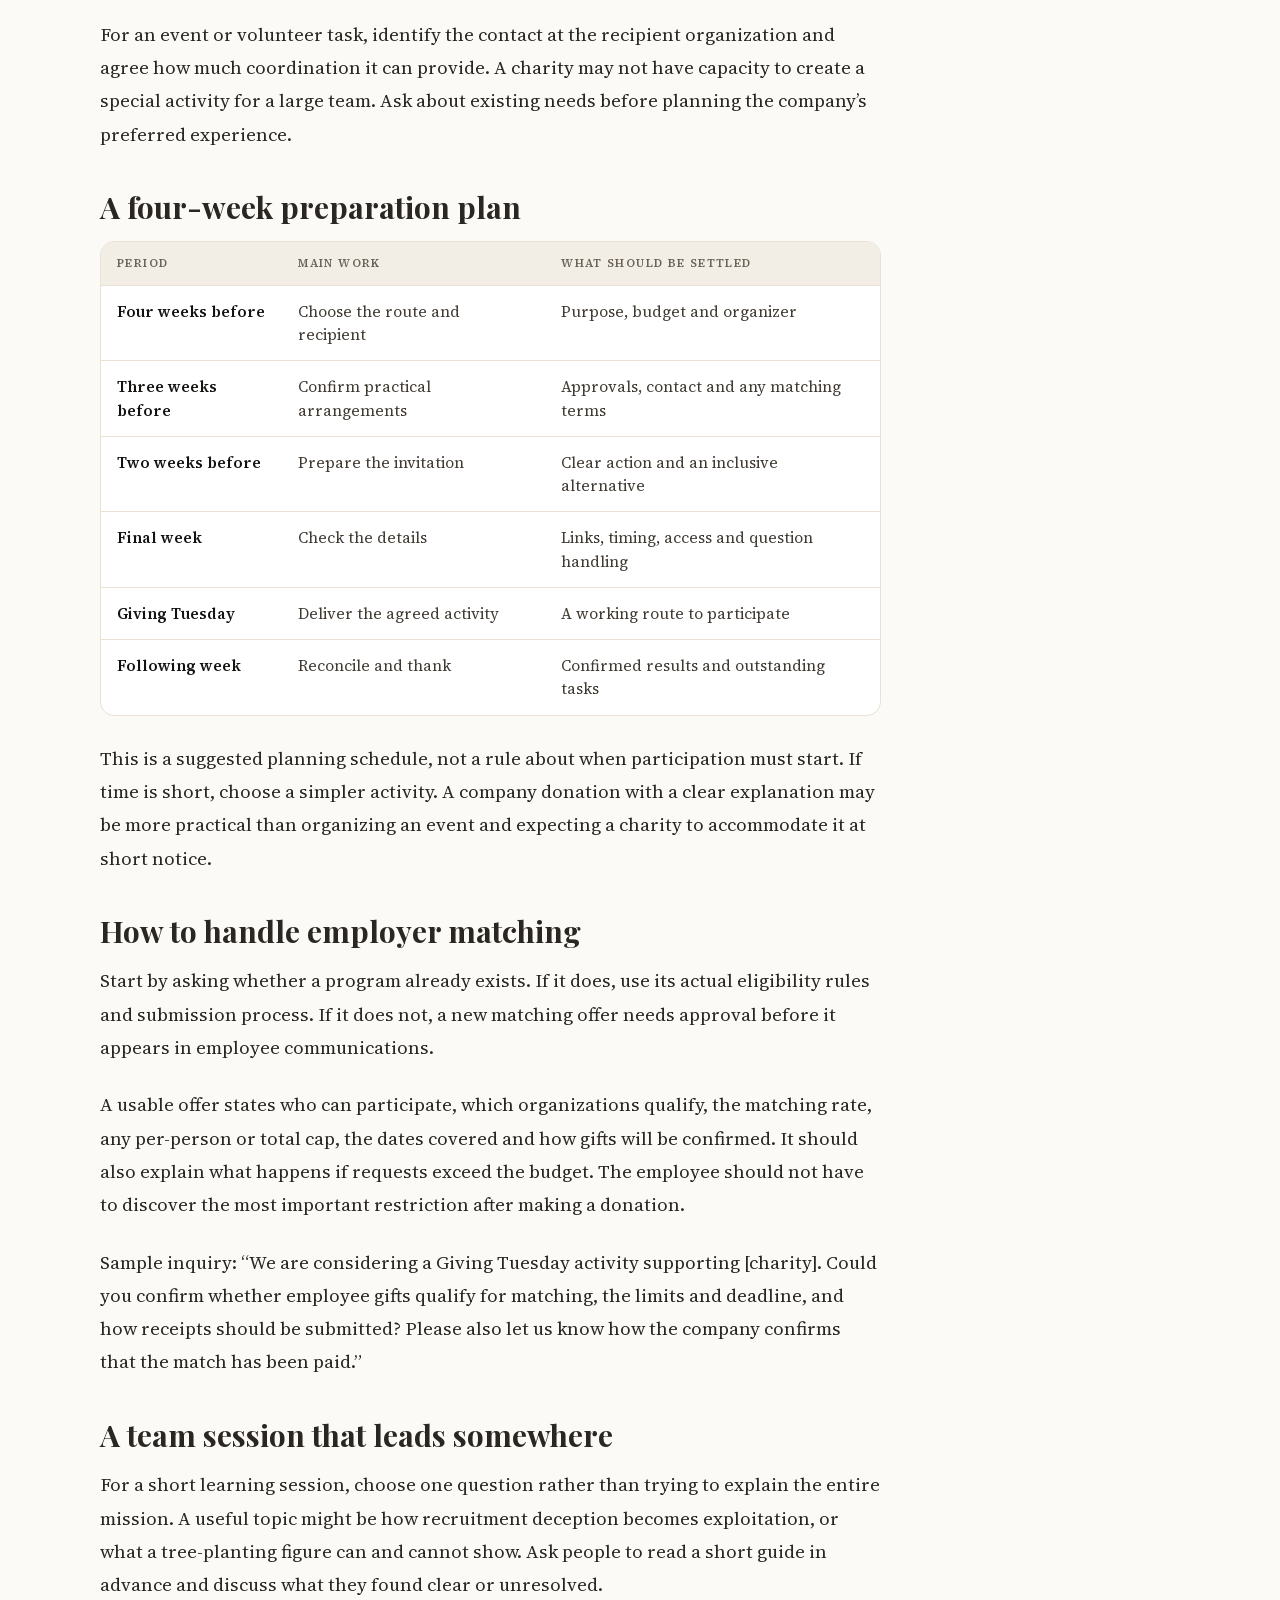
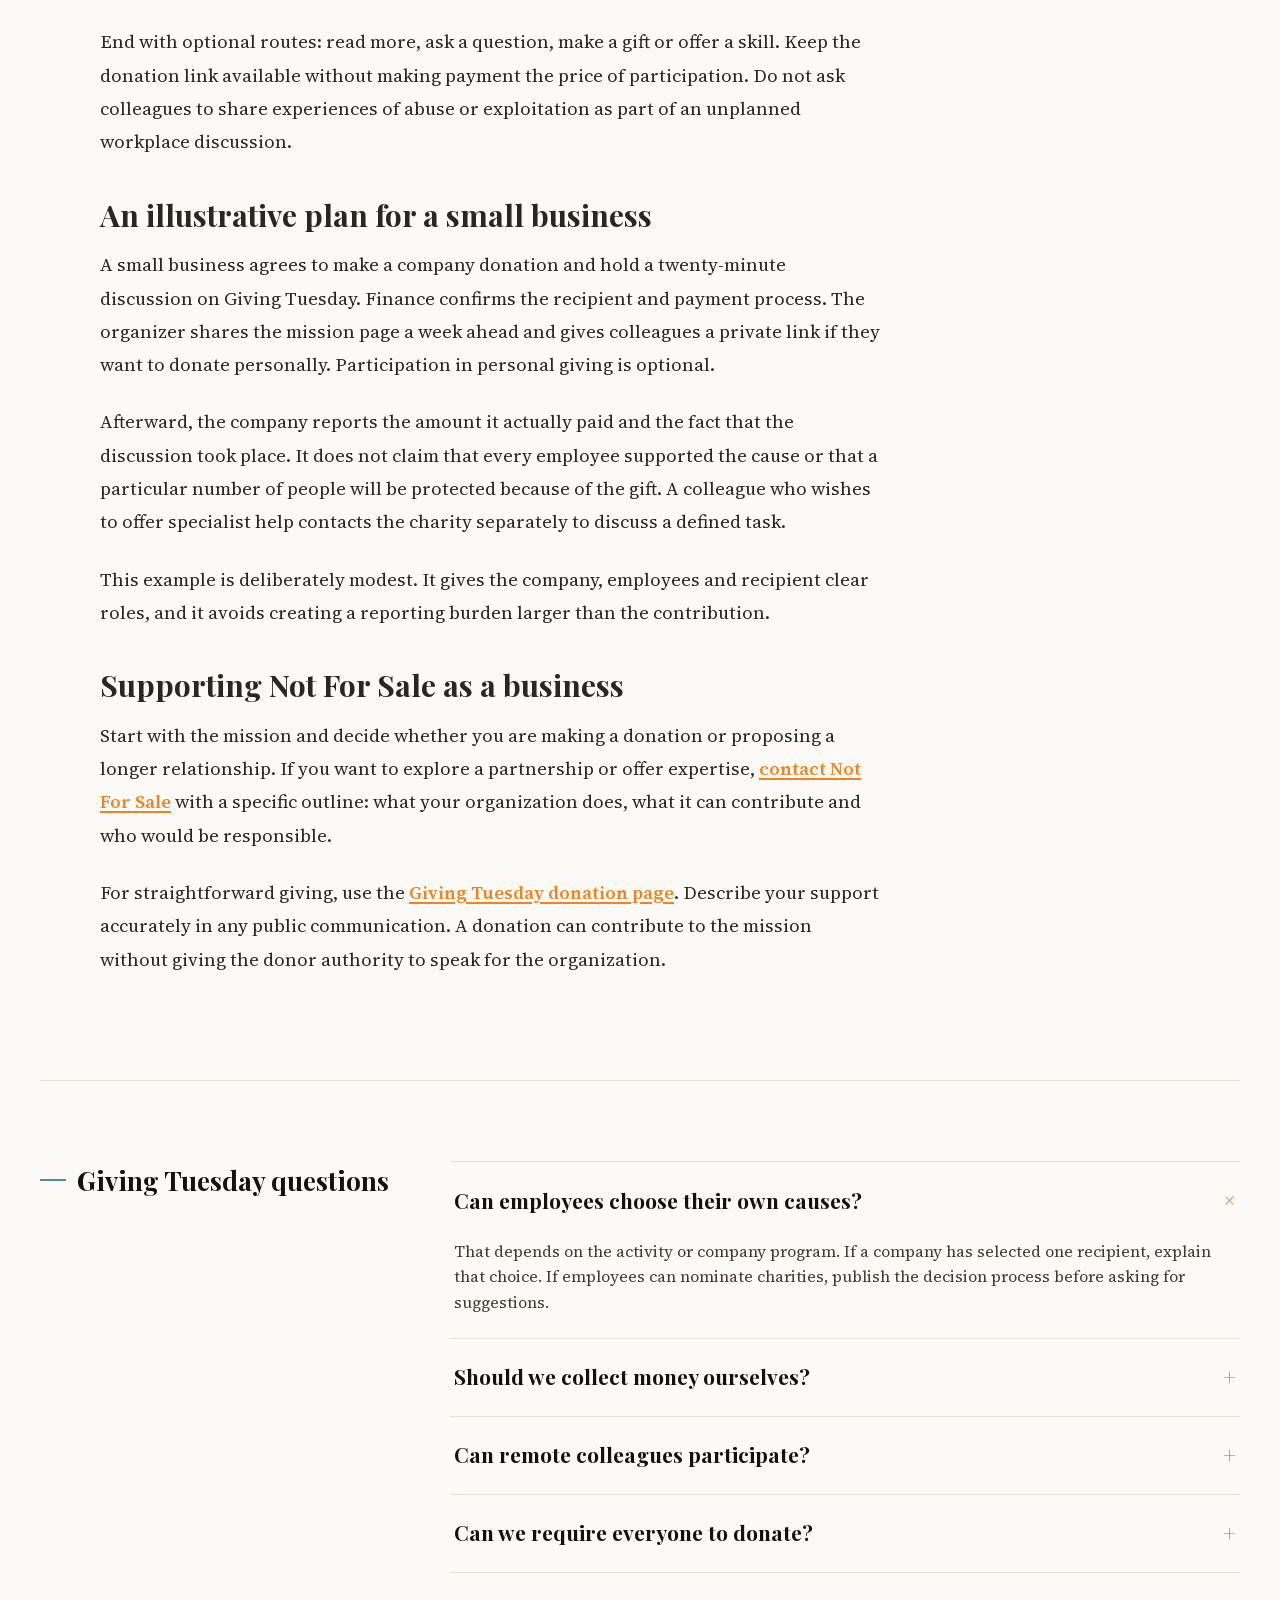
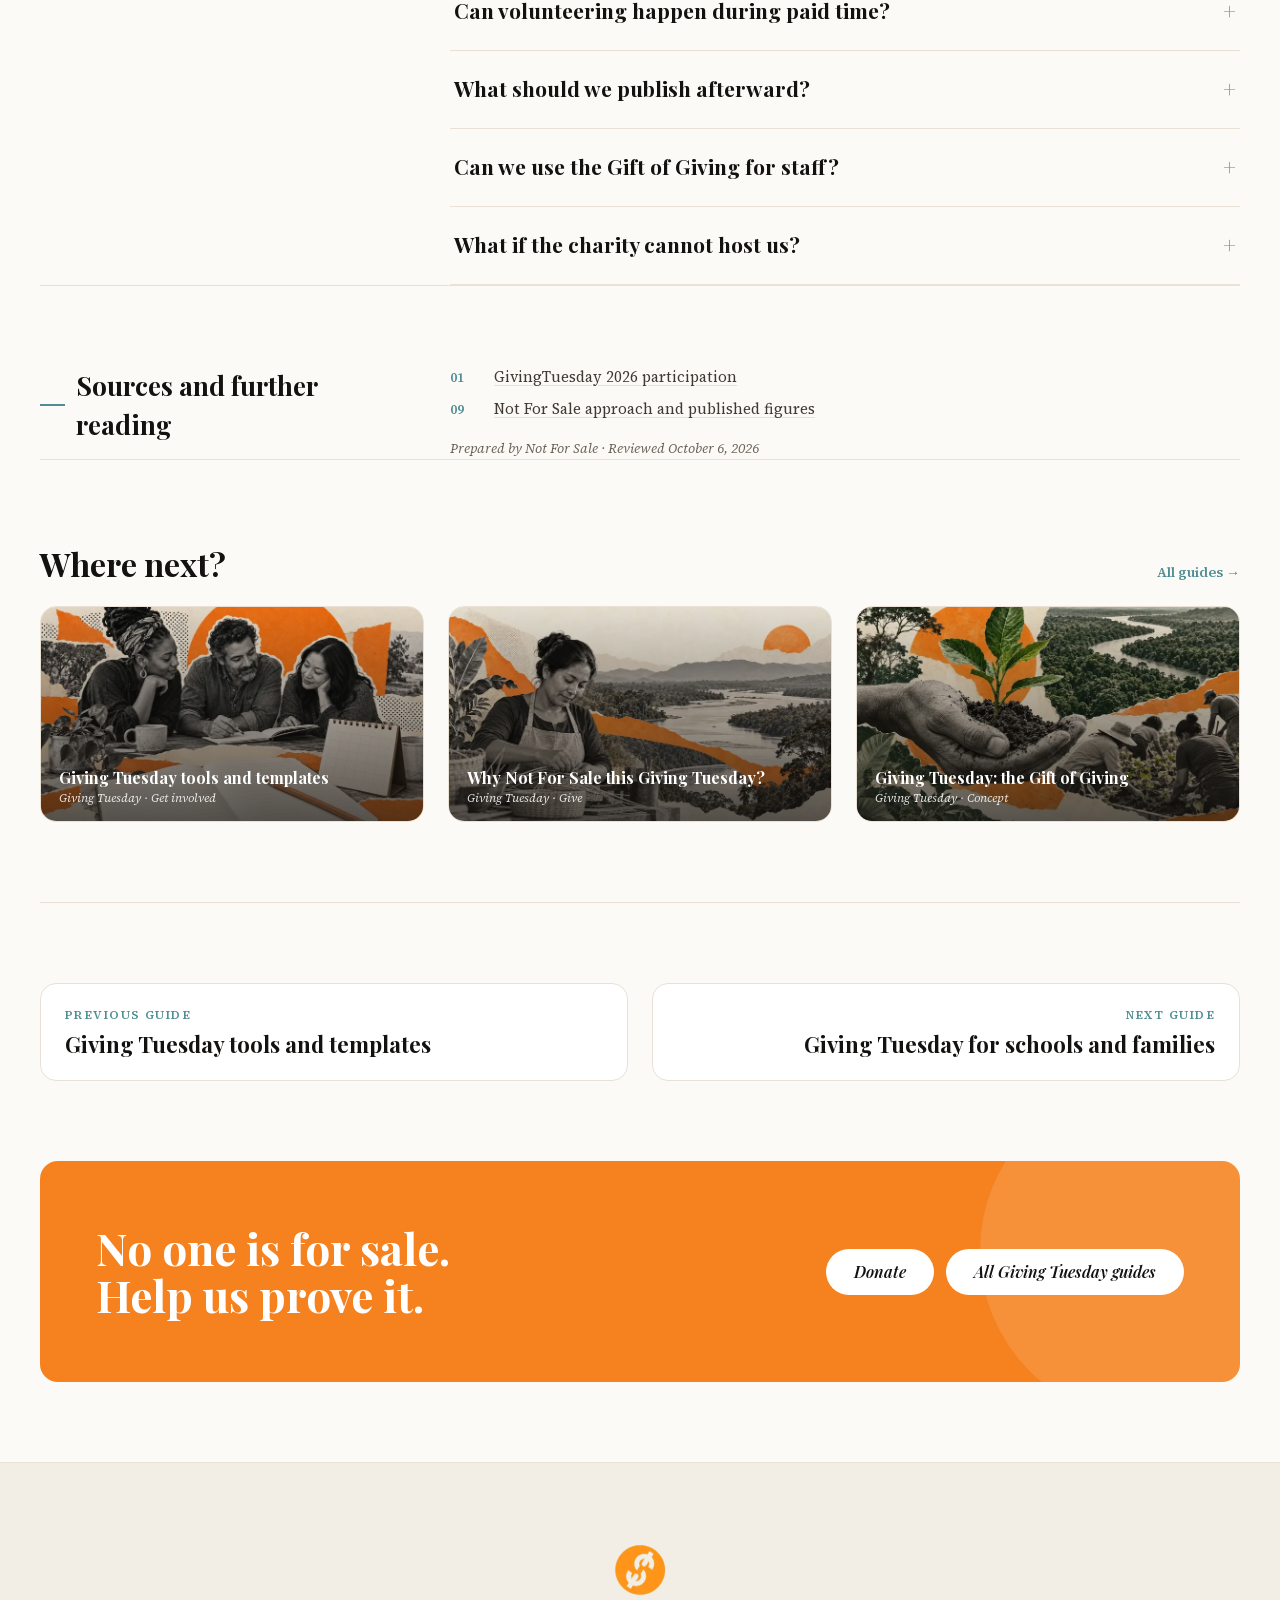
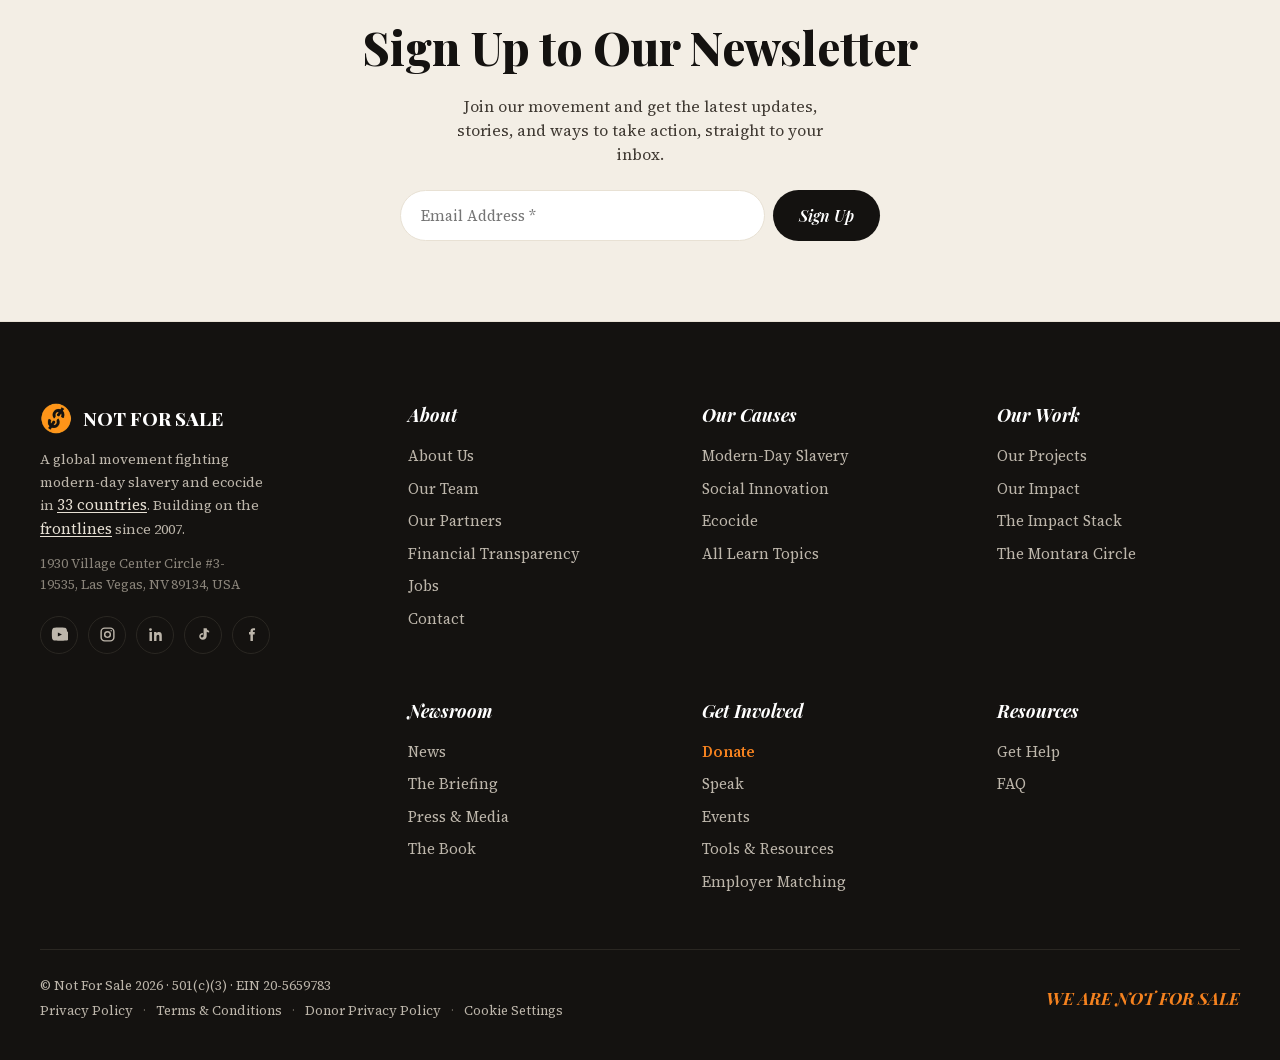
==== commit 3de19518: "Design feedback: hub intro, gift card, orange band, tag colours, byline - Hub: the intro runs two th" ====
--- a/businesses/index.html
+++ b/businesses/index.html
@@ -11,7 +11,7 @@
 <link rel="stylesheet" href="../assets/css/chrome.css?v=a6335540">
 <link rel="stylesheet" href="../assets/fonts/fonts.css?v=5a9e098c">
 <link rel="stylesheet" href="../assets/css/styles.css?v=89c19858">
-<link rel="stylesheet" href="../assets/css/gt.css?v=27284cb8">
+<link rel="stylesheet" href="../assets/css/gt.css?v=a6f6572d">
 <script src="../assets/js/config.js?v=410d398c" defer></script>
 <script src="../assets/js/app.js?v=a1610b65" defer></script>
 <script src="../assets/js/gt.js?v=3490eb53" defer></script>
@@ -26,7 +26,7 @@
   <p class="dek">Plan Giving Tuesday at work with company donations, voluntary team activities, matching questions and a clear approach to reporting results.</p>
   <div class="byline">
     <div class="av gt-av"><img src="../assets/img/favicon.png" alt="Not For Sale" width="27" height="27"></div>
-    <div class="byl"><div class="byl-who">By <b>NOT FOR SALE</b></div><div class="byl-dates"><span>Reviewed <time datetime="2026-10-06">October 6, 2026</time></span><span class="byl-upd">Giving Tuesday <time datetime="2026-12-01">December 1, 2026</time></span></div></div>
+    <div class="byl"><div class="byl-who">By <b>NOT FOR SALE</b></div><div class="byl-dates"><span>Reviewed <time datetime="2026-10-06">October 6, 2026</time></span></div></div>
     <a class="gps" href="https://www.google.com/preferences/source?q=wearenotforsale.org" target="_blank" rel="noopener noreferrer"><svg viewBox="0 0 18 18" xmlns="http://www.w3.org/2000/svg" aria-hidden="true" focusable="false"><path d="M17.64 9.2045C17.64 8.56636 17.5827 7.95272 17.4764 7.36363H9V10.845H13.8436C13.635 11.97 13.0009 12.9231 12.0477 13.5613V15.8195H14.9564C16.6582 14.2527 17.64 11.9454 17.64 9.2045Z" fill="#4285F4"/><path d="M9 18C11.43 18 13.4673 17.1941 14.9564 15.8195L12.0477 13.5613C11.2418 14.1013 10.2109 14.4204 9 14.4204C6.65591 14.4204 4.67182 12.8372 3.96409 10.71H0.957275V13.0418C2.43818 15.9831 5.48182 18 9 18Z" fill="#34A853"/><path d="M3.96409 10.71C3.78409 10.17 3.68182 9.59318 3.68182 9C3.68182 8.40682 3.78409 7.83 3.96409 7.29V4.95818H0.957275C0.347727 6.17318 0 7.54773 0 9C0 10.4523 0.347727 11.8268 0.957275 13.0418L3.96409 10.71Z" fill="#FBBC05"/><path d="M9 3.57955C10.3214 3.57955 11.5077 4.03364 12.4405 4.92545L15.0218 2.34409C13.4632 0.891818 11.4259 0 9 0C5.48182 0 2.43818 2.01682 0.957275 4.95818L3.96409 7.29C4.67182 5.16273 6.65591 3.57955 9 3.57955Z" fill="#EA4335"/></svg><span>Add us as a preferred source</span></a>
   </div>
 </header></div>
@@ -55,7 +55,7 @@
     <div class="ex-morecards ex-keepgrid fade"><a class="ex-mc" href="../fundraising-toolkit/"><div class="nfs-cover"><img class="nfs-cover-img" src="../assets/img/planning-800.webp" srcset="../assets/img/planning-800.webp 800w, ../assets/img/planning-1600.webp 1600w" sizes="(max-width: 680px) 100vw, 400px" alt="" decoding="async" loading="lazy"></div><div class="t">Giving Tuesday tools and templates<small>Giving Tuesday · Get involved</small></div></a><a class="ex-mc" href="../not-for-sale/"><div class="nfs-cover"><img class="nfs-cover-img" src="../assets/img/not-for-sale-800.webp" srcset="../assets/img/not-for-sale-800.webp 800w, ../assets/img/not-for-sale-1600.webp 1600w" sizes="(max-width: 680px) 100vw, 400px" alt="" decoding="async" loading="lazy"></div><div class="t">Why Not For Sale this Giving Tuesday?<small>Giving Tuesday · Give</small></div></a><a class="ex-mc" href="../gift-of-giving/"><div class="nfs-cover"><img class="nfs-cover-img" src="../assets/img/hero-800.webp" srcset="../assets/img/hero-800.webp 800w, ../assets/img/hero-1600.webp 1600w" sizes="(max-width: 680px) 100vw, 400px" alt="" decoding="async" loading="lazy"></div><div class="t">Giving Tuesday: the Gift of Giving<small>Giving Tuesday · Concept</small></div></a></div></section>
   <nav class="ex-pager" aria-label="More guides"><a class="ex-pager-link prev" href="../fundraising-toolkit/"><span class="dir">Previous guide</span><b>Giving Tuesday tools and templates</b></a><a class="ex-pager-link next" href="../schools/"><span class="dir">Next guide</span><b>Giving Tuesday for schools and families</b></a></nav>
 </div>
-<div class="wrap"><div class="ctaband fade"><h2>No one is for sale. Help us prove it.</h2><div class="btns"><a class="btn btn-light" href="?campaign=770665">Donate</a><a class="btn btn-light" href="../">All Giving Tuesday guides</a></div></div></div>
+<div class="wrap"><div class="ctaband fade"><h2>No one is for sale.<br>Help us prove it.</h2><div class="btns"><a class="btn btn-light" href="?campaign=770665">Donate</a><a class="btn btn-light" href="../">All Giving Tuesday guides</a></div></div></div>
 </main>
 <footer class="wp-block-template-part"><div id="site-newsletter"></div><div id="site-footer"></div></footer>
 </div>
--- a/assets/css/gt.css
+++ b/assets/css/gt.css
@@ -21,6 +21,9 @@
 .gt-hub .pagehead h1{max-width:15ch;text-wrap:balance}
 .gt-sub{font-family:var(--disp);font-style:italic;font-weight:600;font-size:clamp(19px,2.2vw,24px);line-height:1.35;color:var(--ink);max-width:40ch;margin-top:22px;text-wrap:balance}
 .gt-hub .pagehead .lede{margin-top:12px}
+/* the intro runs two thirds of the hero (design feedback) */
+.gt-hub .pagehead .gt-sub,.gt-hub .pagehead .lede{max-width:66.666%}
+@media(max-width:860px){.gt-hub .pagehead .gt-sub,.gt-hub .pagehead .lede{max-width:none}}
 .gt-hub .pagehead .exa-meta{justify-content:flex-start}
 @media(max-width:600px){.gt-hub .pagehead .exa-meta{gap:6px 18px}.gt-hub .pagehead .exa-meta .d{display:none}}
 .exa-meta>span{display:inline-flex;align-items:baseline}
@@ -29,24 +32,21 @@
 .gt-card .exa-read svg{width:15px;height:15px}
 
 /* The Gift of Giving card: the package asks for one wide dark card above the guides */
-.gt-gift{display:grid;grid-template-columns:minmax(0,1fr) auto;gap:clamp(24px,4vw,56px);align-items:center;margin-top:clamp(36px,5vw,56px);padding:clamp(30px,4.4vw,52px);border-radius:20px;background:var(--ink);color:var(--paper);text-decoration:none;position:relative;overflow:hidden;transition:transform .3s var(--ease),box-shadow .3s var(--ease)}
+.gt-gift{display:flex;flex-direction:column;gap:22px;margin-top:clamp(36px,5cqi,56px);padding:clamp(30px,4.4cqi,52px);border-radius:20px;background:var(--ink);color:var(--paper);text-decoration:none;position:relative;overflow:hidden;transition:transform .3s var(--ease),box-shadow .3s var(--ease)}
 .gt-gift::before{content:"";position:absolute;right:-90px;top:-90px;width:320px;height:320px;border-radius:50%;background:rgba(245,130,31,.14);pointer-events:none}
 .gt-gift:hover{transform:translateY(-3px);box-shadow:0 22px 50px rgba(20,18,16,.22)}
 .gt-gift:focus-visible{outline:2.5px solid var(--nfs);outline-offset:4px}
 .gt-gift-txt{min-width:0;position:relative}
 .gt-gift-k{display:flex;align-items:center;gap:12px;flex-wrap:wrap;margin-bottom:16px}
 .gt-gift .kicker{margin:0;color:var(--nfs)}
-.gt-gift h2{font-family:var(--disp);font-weight:800;font-size:clamp(30px,4.2vw,52px);line-height:1;letter-spacing:-.015em;max-width:16ch;text-wrap:balance}
+.gt-gift h2{font-family:var(--disp);font-weight:800;font-size:clamp(30px,4.2cqi,52px);line-height:1.02;letter-spacing:-.015em;text-wrap:balance}
 .gt-gift h2 em{font-style:italic;color:var(--nfs)}
-.gt-gift p{margin-top:16px;max-width:52ch;font-size:clamp(16px,1.6vw,18px);line-height:1.6;color:#d8d0c4}
-.gt-gift-go{display:flex;flex-direction:column;align-items:center;gap:10px;position:relative}
-.gt-gift-go .btn{gap:10px;margin:0}
-.gt-gift-go .btn svg{width:18px;height:18px;transition:transform .25s var(--ease)}
-.gt-gift:hover .gt-gift-go .btn svg{transform:translateX(4px)}
+.gt-gift p{margin-top:14px;font-size:clamp(16px,1.6cqi,18px);line-height:1.6;color:#d8d0c4}
+.gt-gift-go{display:flex;align-items:center;gap:10px 16px;flex-wrap:wrap;position:relative}
+.gt-gift-go .btn{margin:0}
 .gt-gift-go small{font-size:12.5px;color:#b8afa2;font-style:italic}
 .gt-concept{display:inline-flex;align-items:center;font-size:11px;letter-spacing:.14em;text-transform:uppercase;font-weight:600;padding:4px 10px;border-radius:30px;border:1px solid rgba(255,255,255,.3);color:#efe8dc}
 .gt-concept--light{border-color:var(--line);color:var(--muted);background:#fff}
-@media(max-width:760px){.gt-gift{grid-template-columns:minmax(0,1fr)}.gt-gift-go{align-items:flex-start}}
 
 /* ---------------- Guide ---------------- */
 /* Head: the news story page's (.posthead): category tag, title, italic summary, byline, cover */
@@ -163,3 +163,10 @@
 #gtDonate .nfs-modal{max-width:500px}
 #gtDonate .kicker{margin-bottom:14px}
 #gtDonate .btn{margin-top:4px}
+
+/* Orange band on these pages: "Help us prove it." on its own line, buttons without an outline and
+   a black hover (orange on orange disappeared) */
+.gt .ctaband h2{max-width:none}
+.gt .ctaband .btn-light{border:0}
+.gt .ctaband .btn-light:hover,.gt .ctaband .btn-light:focus-visible{background:var(--ink);color:#fff;transform:translateY(-2px)}
+
